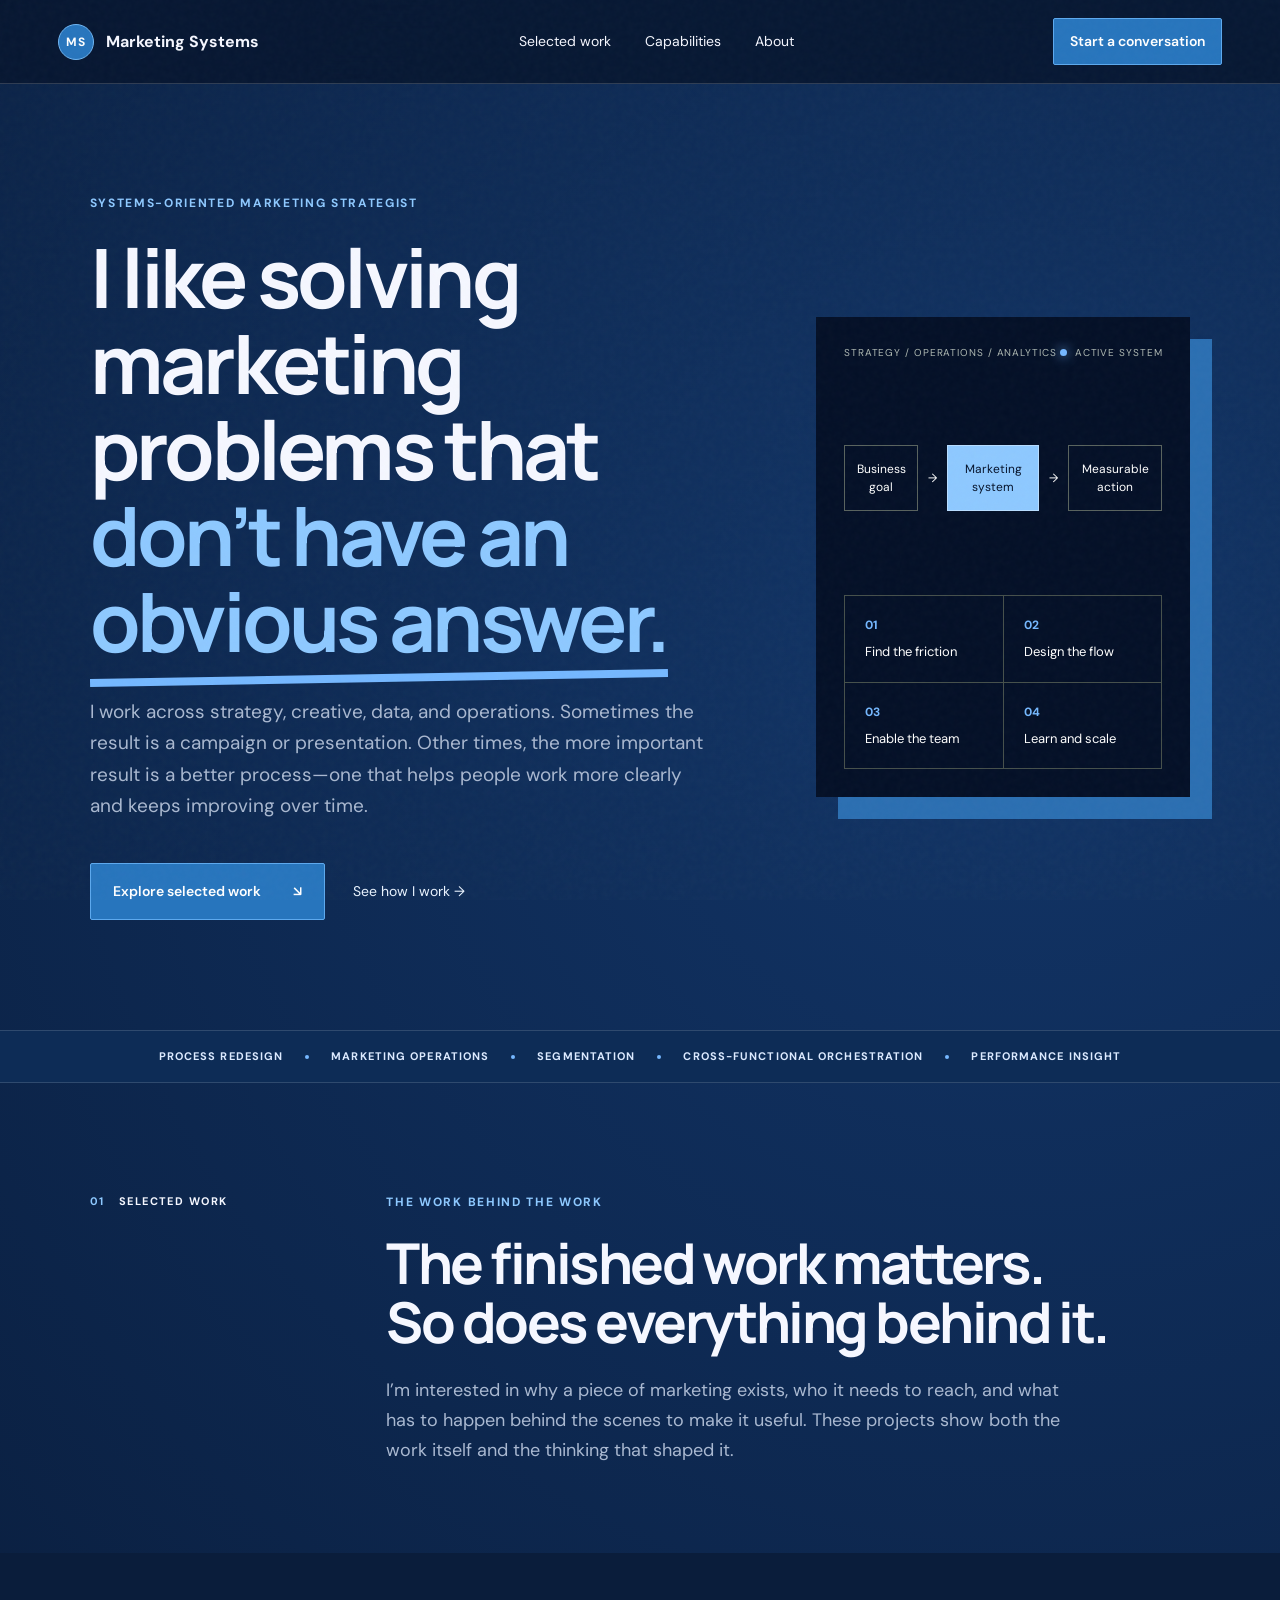
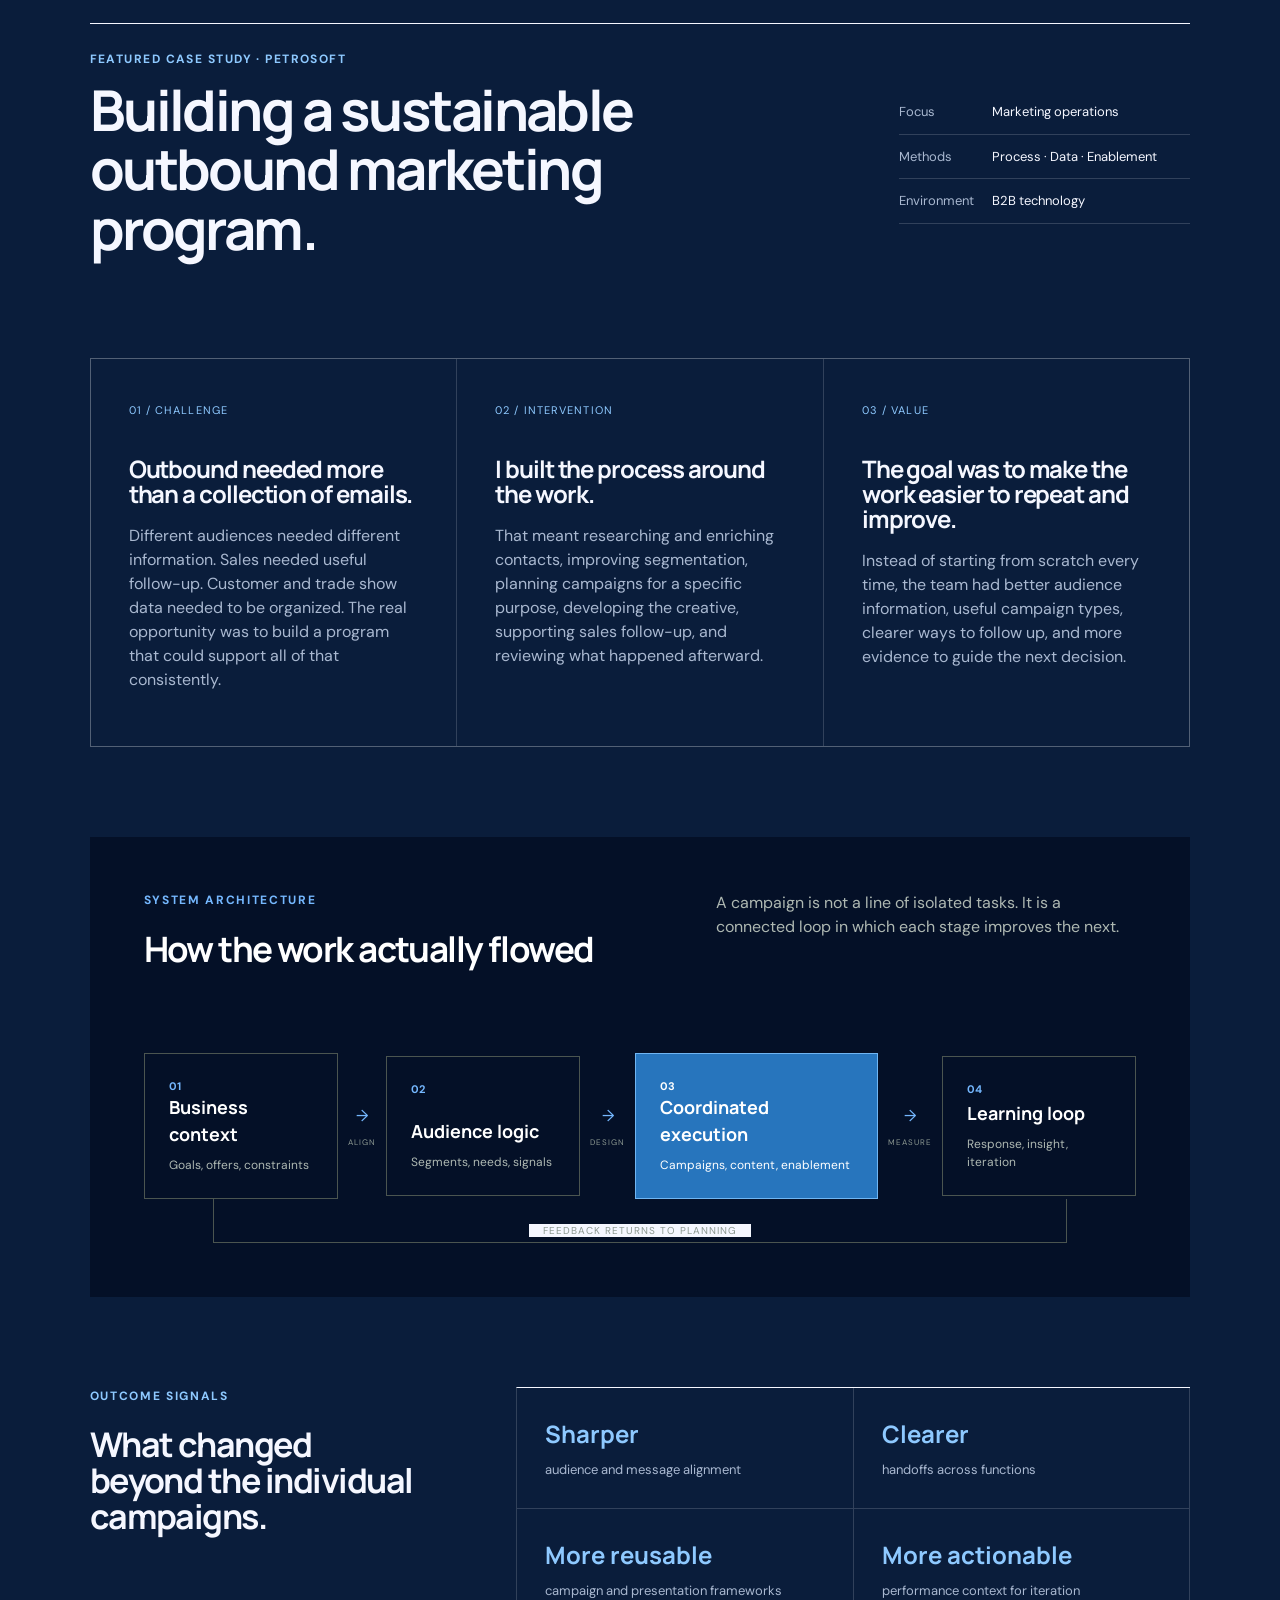
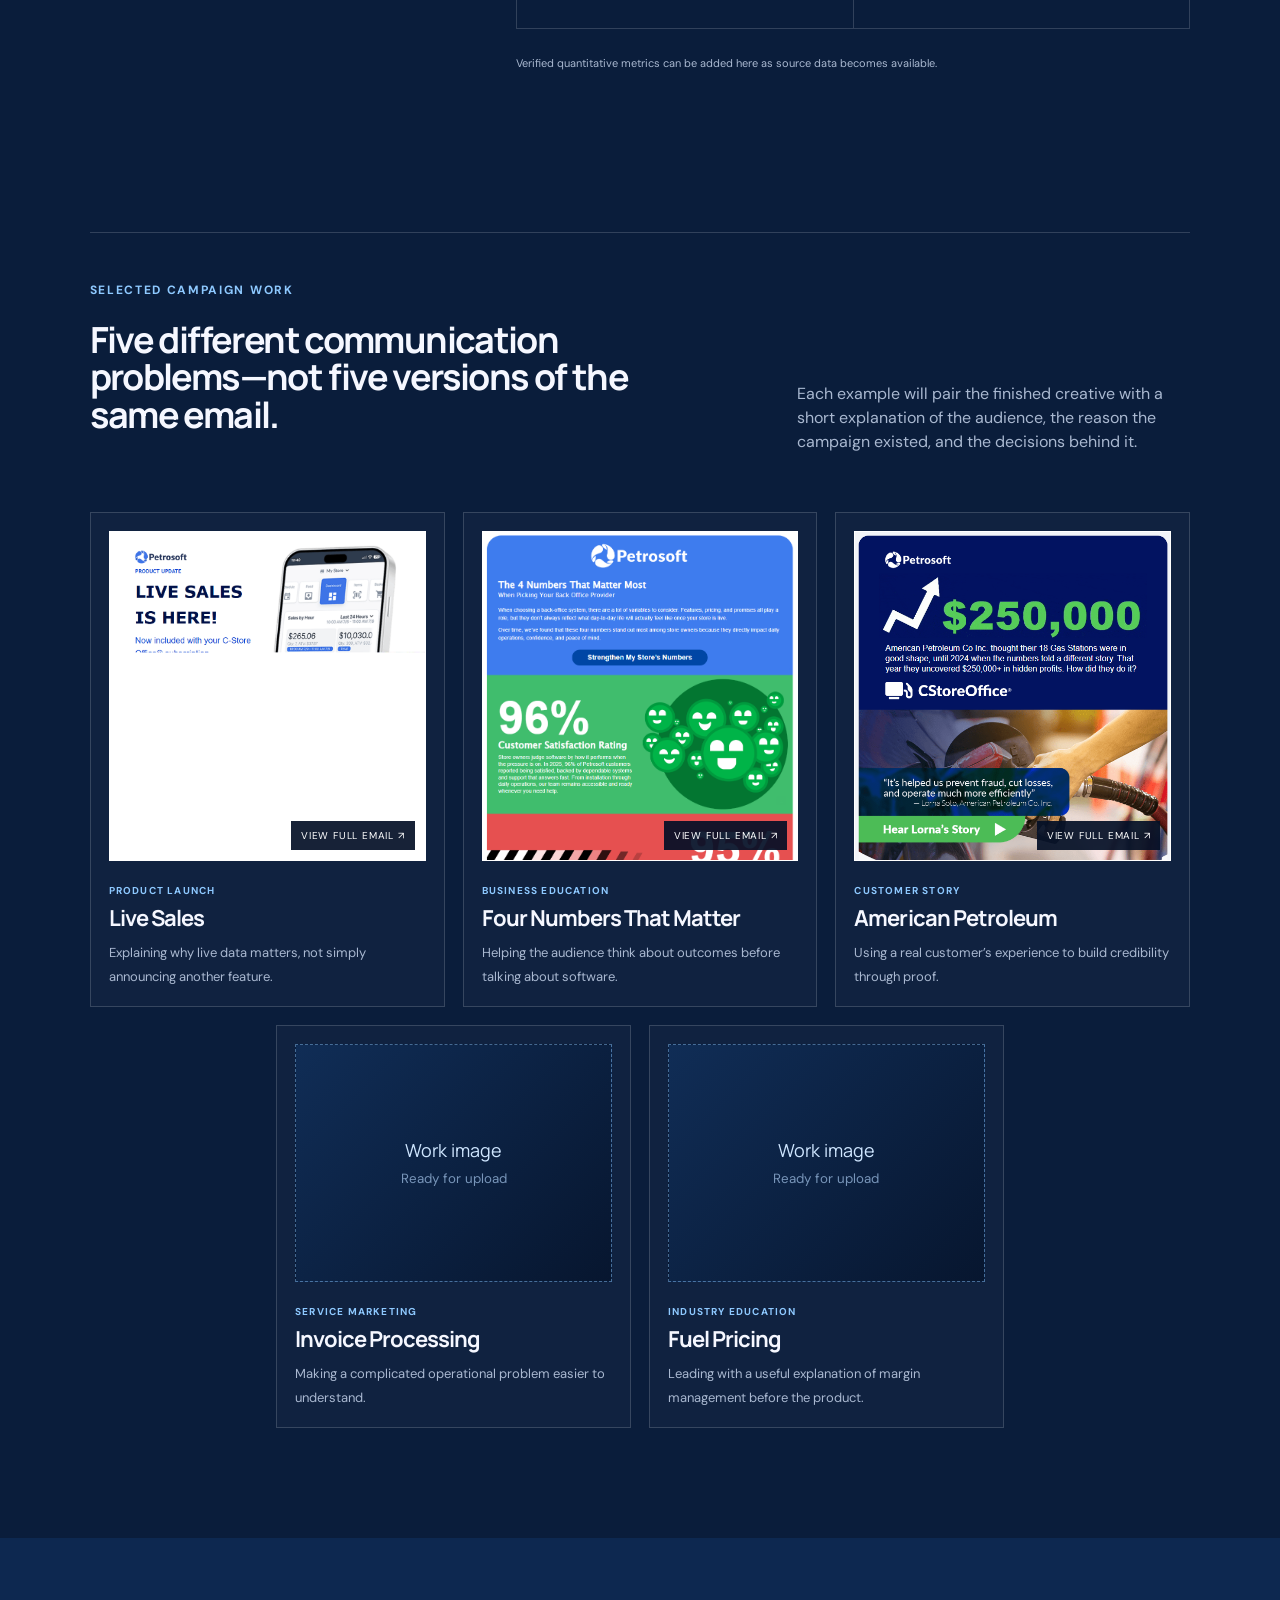
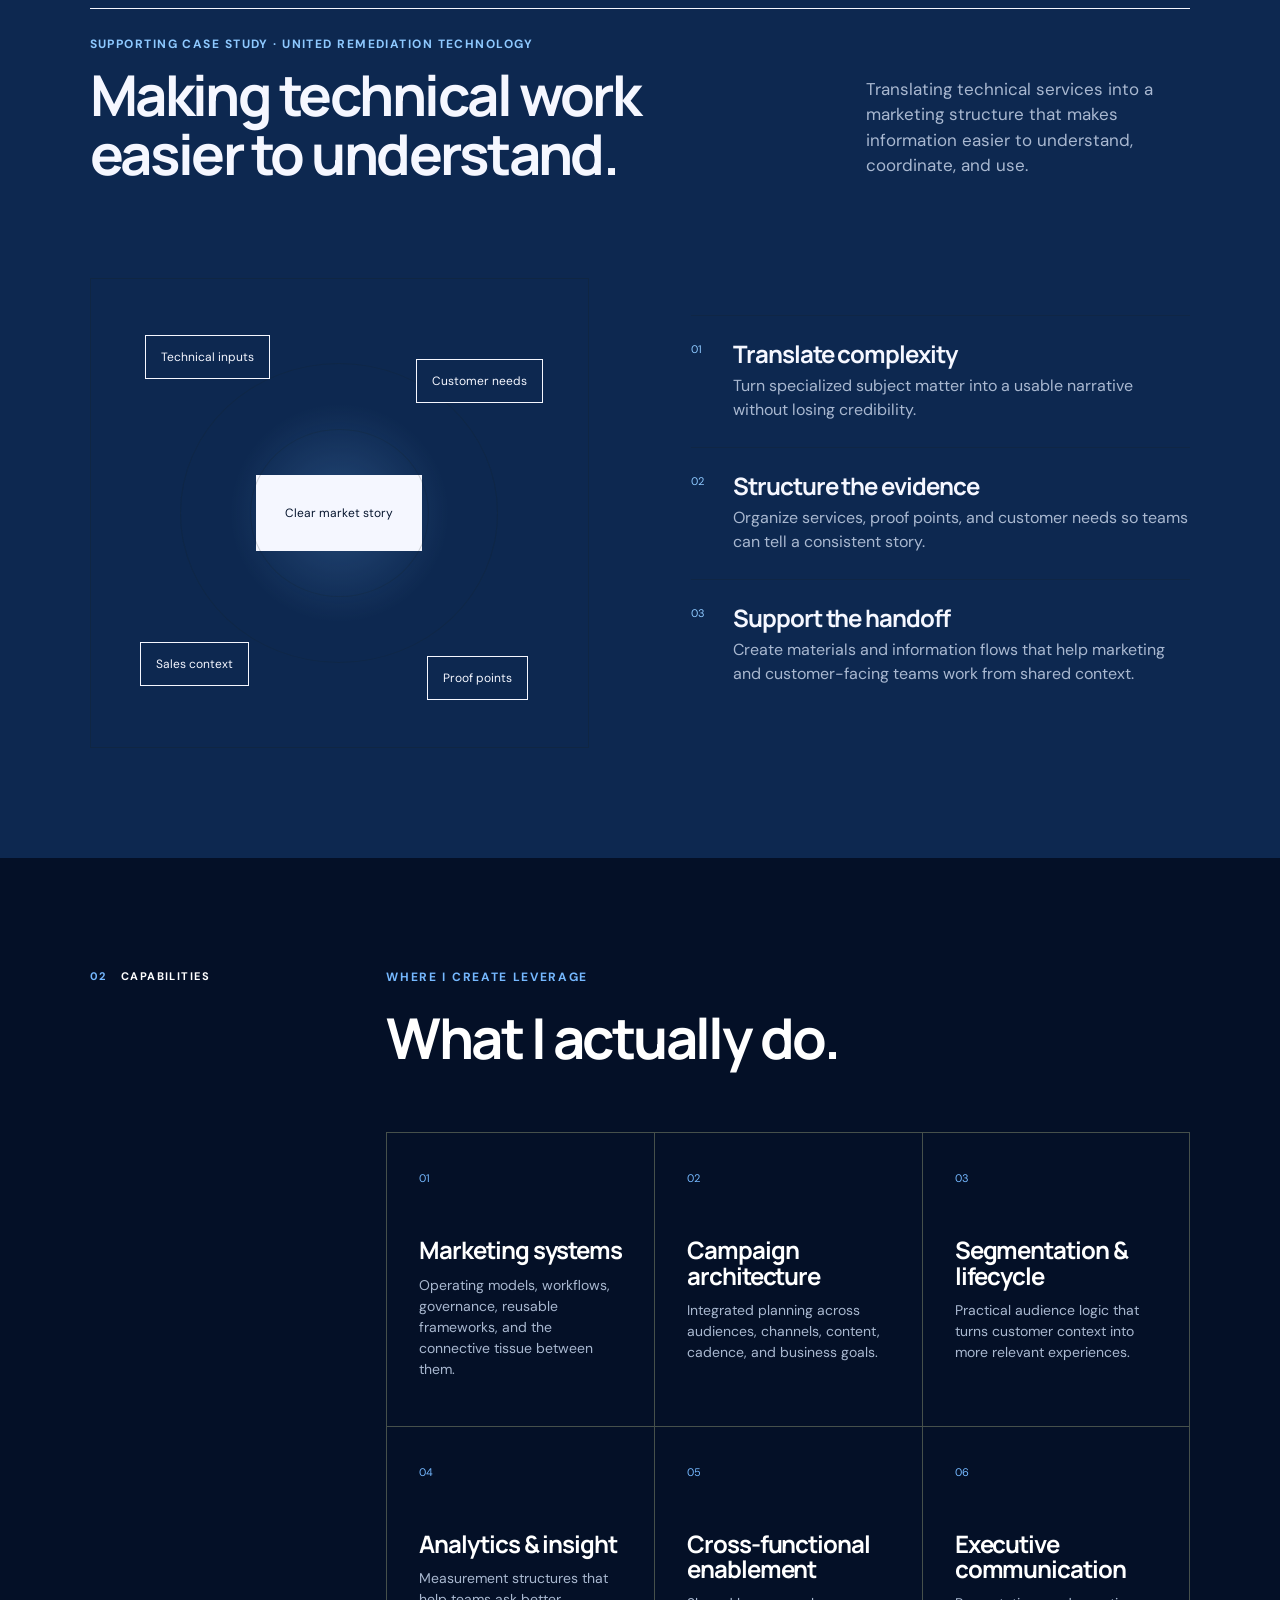
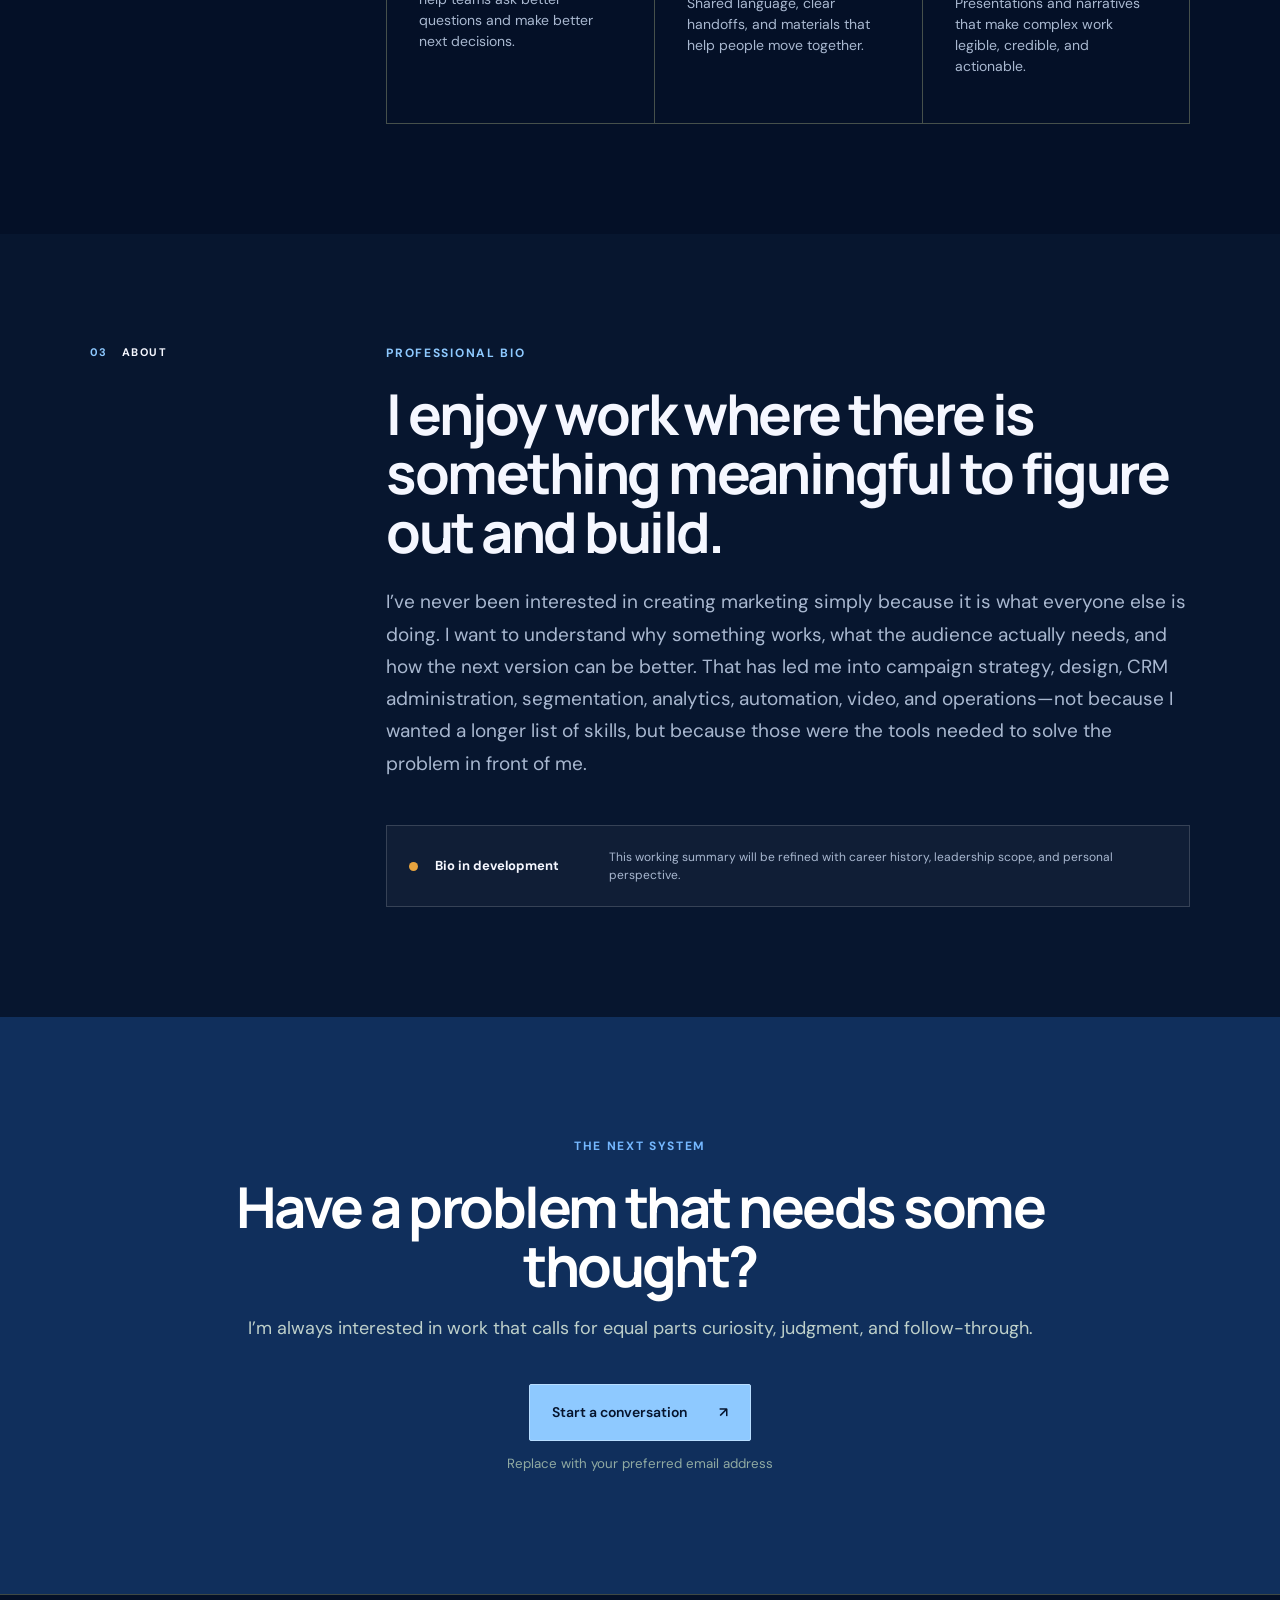
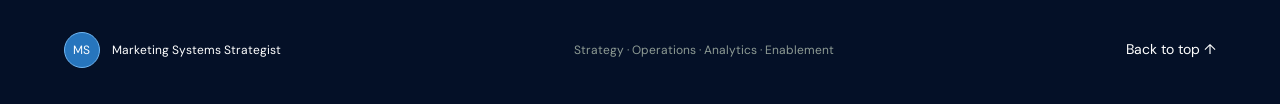
==== index.html @ 97f261ef "Refresh portfolio theme, voice, and work samples" ====
<!doctype html>
<html lang="en">
<head>
  <meta charset="utf-8" />
  <meta name="viewport" content="width=device-width, initial-scale=1" />
  <meta name="description" content="Portfolio of a systems-oriented marketing strategist building clear, scalable marketing operations." />
  <title>Marketing Systems Strategist — Portfolio</title>
  <link rel="preconnect" href="https://fonts.googleapis.com" />
  <link rel="preconnect" href="https://fonts.gstatic.com" crossorigin />
  <link href="https://fonts.googleapis.com/css2?family=DM+Sans:wght@400;500;600;700&family=Manrope:wght@500;600;700&display=swap" rel="stylesheet" />
  <link rel="stylesheet" href="styles.css" />
</head>
<body>
  <div class="noise" aria-hidden="true"></div>
  <header class="site-header">
    <a class="brand" href="#top" aria-label="Portfolio home">
      <span class="brand-mark">MS</span>
      <span>Marketing Systems</span>
    </a>
    <nav aria-label="Primary navigation">
      <a href="#work">Selected work</a>
      <a href="#capabilities">Capabilities</a>
      <a href="#about">About</a>
    </nav>
    <a class="button button-small" href="#contact">Start a conversation</a>
  </header>

  <main id="top">
    <section class="hero section">
      <div class="hero-copy reveal">
        <p class="eyebrow">Systems-oriented marketing strategist</p>
        <h1>I like solving marketing problems that <em>don’t have an obvious answer.</em></h1>
        <p class="hero-lede">I work across strategy, creative, data, and operations. Sometimes the result is a campaign or presentation. Other times, the more important result is a better process—one that helps people work more clearly and keeps improving over time.</p>
        <div class="hero-actions">
          <a class="button" href="#work">Explore selected work <span>↘</span></a>
          <a class="text-link" href="#approach">See how I work <span>→</span></a>
        </div>
      </div>
      <aside class="signal-card reveal" aria-label="Positioning summary">
        <div class="signal-top">
          <span>Strategy / Operations / Analytics</span>
          <span class="live-dot">Active system</span>
        </div>
        <div class="system-preview">
          <div class="preview-node">Business goal</div>
          <span>→</span>
          <div class="preview-node highlight">Marketing system</div>
          <span>→</span>
          <div class="preview-node">Measurable action</div>
        </div>
        <div class="signal-grid">
          <div><strong>01</strong><span>Find the friction</span></div>
          <div><strong>02</strong><span>Design the flow</span></div>
          <div><strong>03</strong><span>Enable the team</span></div>
          <div><strong>04</strong><span>Learn and scale</span></div>
        </div>
      </aside>
    </section>

    <section class="proof-strip" aria-label="Core strengths">
      <span>Process redesign</span><i></i><span>Marketing operations</span><i></i><span>Segmentation</span><i></i><span>Cross-functional orchestration</span><i></i><span>Performance insight</span>
    </section>

    <section class="section intro" id="work">
      <div class="section-label"><span>01</span> Selected work</div>
      <div>
        <p class="eyebrow">The work behind the work</p>
        <h2>The finished work matters.<br />So does everything behind it.</h2>
        <p class="section-intro">I’m interested in why a piece of marketing exists, who it needs to reach, and what has to happen behind the scenes to make it useful. These projects show both the work itself and the thinking that shaped it.</p>
      </div>
    </section>

    <section class="case-study section petrosoft reveal">
      <div class="case-head">
        <div>
          <p class="case-kicker">Featured case study · Petrosoft</p>
          <h2>Building a sustainable outbound marketing program.</h2>
        </div>
        <div class="case-meta">
          <p><span>Focus</span> Marketing operations</p>
          <p><span>Methods</span> Process · Data · Enablement</p>
          <p><span>Environment</span> B2B technology</p>
        </div>
      </div>

      <div class="case-narrative">
        <article>
          <span class="step-number">01 / Challenge</span>
          <h3>Outbound needed more than a collection of emails.</h3>
          <p>Different audiences needed different information. Sales needed useful follow-up. Customer and trade show data needed to be organized. The real opportunity was to build a program that could support all of that consistently.</p>
        </article>
        <article>
          <span class="step-number">02 / Intervention</span>
          <h3>I built the process around the work.</h3>
          <p>That meant researching and enriching contacts, improving segmentation, planning campaigns for a specific purpose, developing the creative, supporting sales follow-up, and reviewing what happened afterward.</p>
        </article>
        <article>
          <span class="step-number">03 / Value</span>
          <h3>The goal was to make the work easier to repeat and improve.</h3>
          <p>Instead of starting from scratch every time, the team had better audience information, useful campaign types, clearer ways to follow up, and more evidence to guide the next decision.</p>
        </article>
      </div>

      <div class="architecture" id="approach">
        <div class="arch-header">
          <div>
            <p class="eyebrow">System architecture</p>
            <h3>How the work actually flowed</h3>
          </div>
          <p>A campaign is not a line of isolated tasks. It is a connected loop in which each stage improves the next.</p>
        </div>
        <div class="flow" aria-label="Marketing system flow diagram">
          <div class="flow-node"><b>01</b><strong>Business context</strong><span>Goals, offers, constraints</span></div>
          <div class="flow-connector"><span>→</span><small>ALIGN</small></div>
          <div class="flow-node"><b>02</b><strong>Audience logic</strong><span>Segments, needs, signals</span></div>
          <div class="flow-connector"><span>→</span><small>DESIGN</small></div>
          <div class="flow-node featured"><b>03</b><strong>Coordinated execution</strong><span>Campaigns, content, enablement</span></div>
          <div class="flow-connector"><span>→</span><small>MEASURE</small></div>
          <div class="flow-node"><b>04</b><strong>Learning loop</strong><span>Response, insight, iteration</span></div>
        </div>
        <div class="loop-line"><span>Feedback returns to planning</span></div>
      </div>

      <div class="outcomes">
        <div class="outcomes-title">
          <p class="eyebrow">Outcome signals</p>
          <h3>What changed beyond the individual campaigns.</h3>
        </div>
        <div class="outcome-grid">
          <div><strong>Sharper</strong><span>audience and message alignment</span></div>
          <div><strong>Clearer</strong><span>handoffs across functions</span></div>
          <div><strong>More reusable</strong><span>campaign and presentation frameworks</span></div>
          <div><strong>More actionable</strong><span>performance context for iteration</span></div>
        </div>
        <p class="metrics-note">Verified quantitative metrics can be added here as source data becomes available.</p>
      </div>

      <div class="work-samples">
        <div class="work-samples-head">
          <div><p class="eyebrow">Selected campaign work</p><h3>Five different communication problems—not five versions of the same email.</h3></div>
          <p>Each example will pair the finished creative with a short explanation of the audience, the reason the campaign existed, and the decisions behind it.</p>
        </div>
        <div class="sample-grid">
          <article><a class="sample-image" href="assets/work/live-sales-update.png" target="_blank" aria-label="Open the full Live Sales email"><img src="assets/work/live-sales-update.png" alt="Petrosoft Live Sales product update email" /></a><p>Product launch</p><h3>Live Sales</h3><span>Explaining why live data matters, not simply announcing another feature.</span></article>
          <article><a class="sample-image" href="assets/work/four-numbers.png" target="_blank" aria-label="Open the full Four Numbers That Matter email"><img src="assets/work/four-numbers.png" alt="Petrosoft Four Numbers That Matter infographic email" /></a><p>Business education</p><h3>Four Numbers That Matter</h3><span>Helping the audience think about outcomes before talking about software.</span></article>
          <article><a class="sample-image" href="assets/work/american-petroleum-testimonial.png" target="_blank" aria-label="Open the full American Petroleum email"><img src="assets/work/american-petroleum-testimonial.png" alt="Petrosoft American Petroleum customer testimonial email" /></a><p>Customer story</p><h3>American Petroleum</h3><span>Using a real customer’s experience to build credibility through proof.</span></article>
          <article><div class="sample-placeholder"><span>Work image</span><small>Ready for upload</small></div><p>Service marketing</p><h3>Invoice Processing</h3><span>Making a complicated operational problem easier to understand.</span></article>
          <article><div class="sample-placeholder"><span>Work image</span><small>Ready for upload</small></div><p>Industry education</p><h3>Fuel Pricing</h3><span>Leading with a useful explanation of margin management before the product.</span></article>
        </div>
      </div>
    </section>

    <section class="case-study secondary section reveal">
      <div class="case-head compact">
        <div>
          <p class="case-kicker">Supporting case study · United Remediation Technology</p>
          <h2>Making technical work easier to understand.</h2>
        </div>
        <p class="case-summary">Translating technical services into a marketing structure that makes information easier to understand, coordinate, and use.</p>
      </div>
      <div class="urt-grid">
        <div class="urt-visual">
          <div class="orbit center">Clear market story</div>
          <div class="orbit o1">Technical inputs</div>
          <div class="orbit o2">Customer needs</div>
          <div class="orbit o3">Sales context</div>
          <div class="orbit o4">Proof points</div>
        </div>
        <div class="principles">
          <article><span>01</span><div><h3>Translate complexity</h3><p>Turn specialized subject matter into a usable narrative without losing credibility.</p></div></article>
          <article><span>02</span><div><h3>Structure the evidence</h3><p>Organize services, proof points, and customer needs so teams can tell a consistent story.</p></div></article>
          <article><span>03</span><div><h3>Support the handoff</h3><p>Create materials and information flows that help marketing and customer-facing teams work from shared context.</p></div></article>
        </div>
      </div>
    </section>

    <section class="section capabilities" id="capabilities">
      <div class="section-label"><span>02</span> Capabilities</div>
      <div class="cap-content">
        <p class="eyebrow">Where I create leverage</p>
        <h2>What I actually do.</h2>
        <div class="cap-grid">
          <article><span>01</span><h3>Marketing systems</h3><p>Operating models, workflows, governance, reusable frameworks, and the connective tissue between them.</p></article>
          <article><span>02</span><h3>Campaign architecture</h3><p>Integrated planning across audiences, channels, content, cadence, and business goals.</p></article>
          <article><span>03</span><h3>Segmentation & lifecycle</h3><p>Practical audience logic that turns customer context into more relevant experiences.</p></article>
          <article><span>04</span><h3>Analytics & insight</h3><p>Measurement structures that help teams ask better questions and make better next decisions.</p></article>
          <article><span>05</span><h3>Cross-functional enablement</h3><p>Shared language, clear handoffs, and materials that help people move together.</p></article>
          <article><span>06</span><h3>Executive communication</h3><p>Presentations and narratives that make complex work legible, credible, and actionable.</p></article>
        </div>
      </div>
    </section>

    <section class="section about" id="about">
      <div class="section-label"><span>03</span> About</div>
      <div class="about-card reveal">
        <p class="eyebrow">Professional bio</p>
        <h2>I enjoy work where there is something meaningful to figure out and build.</h2>
        <p>I’ve never been interested in creating marketing simply because it is what everyone else is doing. I want to understand why something works, what the audience actually needs, and how the next version can be better. That has led me into campaign strategy, design, CRM administration, segmentation, analytics, automation, video, and operations—not because I wanted a longer list of skills, but because those were the tools needed to solve the problem in front of me.</p>
        <div class="bio-status"><span></span><strong>Bio in development</strong><p>This working summary will be refined with career history, leadership scope, and personal perspective.</p></div>
      </div>
    </section>

    <section class="contact section" id="contact">
      <p class="eyebrow">The next system</p>
      <h2>Have a problem that needs some thought?</h2>
      <p>I’m always interested in work that calls for equal parts curiosity, judgment, and follow-through.</p>
      <a class="button button-light" href="mailto:hello@example.com">Start a conversation <span>↗</span></a>
      <small>Replace with your preferred email address</small>
    </section>
  </main>

  <footer>
    <div><span class="brand-mark">MS</span><span>Marketing Systems Strategist</span></div>
    <p>Strategy · Operations · Analytics · Enablement</p>
    <a href="#top">Back to top ↑</a>
  </footer>
  <script src="script.js"></script>
</body>
</html>
---- styles.css ----
:root{--ink:#f5f7ff;--paper:#07162f;--white:#0b2042;--lime:#75b8ff;--teal:#8ec9ff;--muted:#a9b8d0;--line:rgba(255,255,255,.16);--display:"Manrope",sans-serif;--body:"DM Sans",sans-serif}
*{box-sizing:border-box}html{scroll-behavior:smooth}body{margin:0;background:var(--paper);color:var(--ink);font-family:var(--body);line-height:1.5}.noise{position:fixed;inset:0;pointer-events:none;z-index:10;opacity:.035;background-image:url("data:image/svg+xml,%3Csvg viewBox='0 0 180 180' xmlns='http://www.w3.org/2000/svg'%3E%3Cfilter id='n'%3E%3CfeTurbulence type='fractalNoise' baseFrequency='.8' numOctaves='3' stitchTiles='stitch'/%3E%3C/filter%3E%3Crect width='100%25' height='100%25' filter='url(%23n)' opacity='.8'/%3E%3C/svg%3E")}.site-header{height:84px;display:flex;align-items:center;justify-content:space-between;padding:0 4.5vw;border-bottom:1px solid var(--line);position:relative;z-index:5}.brand,.site-header nav,.site-header nav a{display:flex;align-items:center}.brand{gap:12px;text-decoration:none;color:var(--ink);font-weight:700}.brand-mark{width:36px;height:36px;border-radius:50%;display:inline-grid;place-items:center;background:var(--ink);color:var(--lime);font-size:12px;letter-spacing:.04em}.site-header nav{gap:34px}.site-header nav a,.text-link,footer a{color:var(--ink);text-decoration:none;font-size:14px}.site-header nav a:hover,.text-link:hover{opacity:.55}.section{padding:110px 7vw}.hero{min-height:calc(100vh - 84px);display:grid;grid-template-columns:1.25fr .75fr;align-items:center;gap:8vw;overflow:hidden}.eyebrow{text-transform:uppercase;letter-spacing:.14em;font-size:12px;font-weight:700;margin:0 0 22px;color:var(--teal)}h1,h2,h3,p{margin-top:0}h1,h2,h3{font-family:var(--display);letter-spacing:-.045em;line-height:1.05}h1{font-size:clamp(54px,6.4vw,104px);max-width:1050px;margin-bottom:32px}h1 em{font-style:normal;color:var(--teal);position:relative}h1 em:after{content:"";position:absolute;left:0;right:0;bottom:-5px;height:8px;background:var(--lime);z-index:-1;transform:rotate(-1deg)}h2{font-size:clamp(38px,4.4vw,66px);margin-bottom:25px}.hero-lede{font-size:19px;max-width:760px;color:#4b5650;line-height:1.65}.hero-actions{display:flex;align-items:center;gap:28px;margin-top:42px}.button{background:var(--ink);color:#fff;text-decoration:none;display:inline-flex;align-items:center;gap:32px;padding:17px 22px;border-radius:2px;font-weight:600;font-size:14px;transition:transform .2s,background .2s}.button:hover{transform:translateY(-2px);background:var(--teal)}.button-small{padding:12px 16px;gap:12px}.signal-card{background:var(--ink);color:#fff;padding:28px;min-height:480px;display:flex;flex-direction:column;justify-content:space-between;box-shadow:22px 22px 0 var(--lime)}.signal-top{display:flex;justify-content:space-between;font-size:10px;letter-spacing:.09em;text-transform:uppercase;color:#aeb8b2}.live-dot:before{content:"";display:inline-block;width:7px;height:7px;border-radius:50%;background:var(--lime);margin-right:8px;box-shadow:0 0 12px var(--lime)}.system-preview{display:flex;align-items:center;justify-content:center;gap:10px;font-size:12px}.preview-node{border:1px solid #59635e;padding:14px 11px;text-align:center}.preview-node.highlight{background:var(--lime);color:var(--ink);border-color:var(--lime)}.signal-grid{display:grid;grid-template-columns:1fr 1fr;border-top:1px solid #46504b;border-left:1px solid #46504b}.signal-grid div{padding:20px;border-right:1px solid #46504b;border-bottom:1px solid #46504b}.signal-grid strong,.signal-grid span{display:block}.signal-grid strong{color:var(--lime);font-size:12px;margin-bottom:8px}.signal-grid span{font-size:13px}.proof-strip{background:var(--lime);padding:17px 4vw;display:flex;justify-content:center;align-items:center;gap:22px;text-transform:uppercase;font-size:11px;letter-spacing:.1em;font-weight:700;white-space:nowrap;overflow:hidden}.proof-strip i{width:4px;height:4px;background:var(--ink);border-radius:50%}.intro,.capabilities,.about{display:grid;grid-template-columns:220px 1fr;gap:6vw}.section-label{text-transform:uppercase;font-size:11px;letter-spacing:.13em;font-weight:700}.section-label span{color:var(--teal);margin-right:10px}.intro{padding-bottom:70px}.intro h2,.cap-content>h2{max-width:900px}.section-intro{max-width:700px;color:var(--muted);font-size:18px;line-height:1.65}.case-study{padding-top:70px}.petrosoft{background:var(--white)}.case-head{display:grid;grid-template-columns:1.4fr .6fr;gap:10vw;border-top:1px solid var(--ink);padding-top:26px}.case-kicker{font-size:12px;text-transform:uppercase;letter-spacing:.12em;color:var(--teal);font-weight:700}.case-head h2{max-width:880px}.case-meta{padding-top:40px}.case-meta p{border-bottom:1px solid var(--line);padding:12px 0;margin:0;font-size:13px}.case-meta span{display:inline-block;width:90px;color:var(--muted)}.case-narrative{display:grid;grid-template-columns:repeat(3,1fr);gap:1px;background:var(--line);margin-top:75px;border:1px solid var(--line)}.case-narrative article{background:var(--white);padding:38px}.step-number{font-size:11px;color:var(--teal);text-transform:uppercase;letter-spacing:.1em}.case-narrative h3{font-size:24px;margin:35px 0 18px}.case-narrative p,.principles p,.cap-grid p{color:var(--muted)}.architecture{margin-top:90px;background:var(--ink);color:#fff;padding:54px}.arch-header{display:flex;justify-content:space-between;gap:80px}.arch-header h3{font-size:35px}.arch-header>p{color:#aeb8b2;max-width:420px}.architecture .eyebrow{color:var(--lime)}.flow{display:grid;grid-template-columns:1fr auto 1fr auto 1.25fr auto 1fr;align-items:center;margin-top:50px}.flow-node{border:1px solid #4b5550;padding:24px;min-height:140px;display:flex;flex-direction:column}.flow-node b{color:var(--lime);font-size:11px}.flow-node strong{font-family:var(--display);font-size:18px;margin:auto 0 8px}.flow-node span{font-size:12px;color:#aeb8b2}.flow-node.featured{background:var(--lime);color:var(--ink);border-color:var(--lime)}.flow-node.featured b,.flow-node.featured span{color:var(--ink)}.flow-connector{text-align:center;color:var(--lime);padding:0 10px}.flow-connector span,.flow-connector small{display:block}.flow-connector small{font-size:8px;letter-spacing:.12em;color:#8c9891;margin-top:8px}.loop-line{height:44px;border:1px solid #4b5550;border-top:0;margin:0 7%;text-align:center;color:#8c9891;font-size:10px;letter-spacing:.1em;text-transform:uppercase;padding-top:24px}.loop-line span{background:var(--ink);padding:0 14px}.outcomes{display:grid;grid-template-columns:.65fr 1.35fr;gap:8vw;margin-top:90px}.outcomes-title h3{font-size:34px}.outcome-grid{display:grid;grid-template-columns:1fr 1fr;border-top:1px solid var(--ink);border-left:1px solid var(--line)}.outcome-grid div{padding:28px;border-right:1px solid var(--line);border-bottom:1px solid var(--line)}.outcome-grid strong,.outcome-grid span{display:block}.outcome-grid strong{font-family:var(--display);font-size:24px;color:var(--teal);margin-bottom:8px}.outcome-grid span{font-size:13px;color:var(--muted)}.metrics-note{grid-column:2;font-size:11px;color:var(--muted);margin-top:-6vw}.secondary{background:#dfe8e1}.case-head.compact{grid-template-columns:1fr .5fr}.case-summary{font-size:17px;color:#4d5b53;padding-top:42px}.urt-grid{display:grid;grid-template-columns:1fr 1fr;gap:8vw;align-items:center;margin-top:70px}.urt-visual{height:470px;position:relative;border:1px solid rgba(23,33,29,.25);background:radial-gradient(circle at center,rgba(215,255,99,.5),transparent 30%)}.orbit{position:absolute;border:1px solid var(--ink);background:#dfe8e1;padding:12px 15px;font-size:12px}.orbit.center{background:var(--ink);color:#fff;left:50%;top:50%;transform:translate(-50%,-50%);padding:28px}.o1{top:12%;left:11%}.o2{top:17%;right:9%}.o3{bottom:13%;left:10%}.o4{bottom:10%;right:12%}.urt-visual:before,.urt-visual:after{content:"";position:absolute;inset:18%;border:1px solid rgba(23,33,29,.18);border-radius:50%}.urt-visual:after{inset:32%}.principles article{display:grid;grid-template-columns:42px 1fr;padding:25px 0;border-top:1px solid rgba(23,33,29,.22)}.principles article>span{color:var(--teal);font-size:11px}.principles h3{font-size:24px;margin-bottom:8px}.principles p{margin-bottom:0}.capabilities{background:var(--ink);color:#fff}.capabilities .section-label span,.capabilities .eyebrow{color:var(--lime)}.cap-grid{display:grid;grid-template-columns:repeat(3,1fr);margin-top:65px;border-top:1px solid #46504b;border-left:1px solid #46504b}.cap-grid article{padding:32px;border-right:1px solid #46504b;border-bottom:1px solid #46504b;min-height:230px}.cap-grid article>span{color:var(--lime);font-size:11px}.cap-grid h3{font-size:24px;margin:48px 0 12px}.cap-grid p{font-size:14px;color:#aeb8b2}.about{background:var(--paper)}.about-card{max-width:900px}.about-card>p:not(.eyebrow){font-size:19px;color:#53605a;line-height:1.7;max-width:800px}.bio-status{margin-top:45px;padding:22px;border:1px solid var(--line);display:grid;grid-template-columns:12px 160px 1fr;gap:14px;align-items:center}.bio-status>span{width:9px;height:9px;border-radius:50%;background:#e6a33e}.bio-status strong{font-size:13px}.bio-status p{font-size:12px;color:var(--muted);margin:0}.contact{text-align:center;background:var(--teal);color:#fff;padding-top:120px;padding-bottom:120px}.contact .eyebrow{color:var(--lime)}.contact h2{max-width:880px;margin:0 auto 20px}.contact>p:not(.eyebrow){color:#bed0ca;font-size:18px}.button-light{background:var(--lime);color:var(--ink);margin-top:24px}.contact small{display:block;color:#90aaa2;margin-top:13px}footer{height:110px;padding:0 5vw;display:flex;align-items:center;justify-content:space-between;background:var(--ink);color:#fff;border-top:1px solid #3f4944;font-size:12px}footer>div{display:flex;align-items:center;gap:12px}footer p{margin:0;color:#8e9b94}footer a{color:#fff}.reveal{opacity:0;transform:translateY(24px);transition:opacity .7s ease,transform .7s ease}.reveal.visible{opacity:1;transform:none}
@media(max-width:900px){.site-header nav{display:none}.hero{grid-template-columns:1fr;padding-top:70px}.signal-card{min-height:400px}.intro,.capabilities,.about{grid-template-columns:1fr}.section-label{margin-bottom:30px}.case-head,.case-head.compact,.outcomes,.urt-grid{grid-template-columns:1fr}.case-narrative{grid-template-columns:1fr}.arch-header{display:block}.flow{grid-template-columns:1fr}.flow-connector{padding:12px}.flow-connector span{transform:rotate(90deg)}.flow-connector small{display:none}.loop-line{display:none}.outcomes .metrics-note{grid-column:1;margin-top:0}.cap-grid{grid-template-columns:1fr 1fr}}
@media(max-width:600px){.site-header{height:70px;padding:0 20px}.site-header>.button{display:none}.section{padding:78px 22px}.hero{min-height:auto}.hero-actions{align-items:flex-start;flex-direction:column}.signal-card{box-shadow:10px 10px 0 var(--lime);padding:20px}.system-preview{flex-direction:column}.proof-strip{justify-content:flex-start}.case-study{padding-top:50px}.architecture{padding:28px 20px;margin-top:60px}.outcome-grid,.cap-grid{grid-template-columns:1fr}.urt-visual{height:380px}.bio-status{grid-template-columns:12px 1fr}.bio-status p{grid-column:2}.contact{padding:90px 22px}footer{height:auto;padding:35px 22px;gap:25px;align-items:flex-start;flex-direction:column}footer p{display:none}}
@media(prefers-reduced-motion:reduce){html{scroll-behavior:auto}.reveal{opacity:1;transform:none;transition:none}}

/* Dark-blue portfolio theme */
body{background:radial-gradient(circle at 80% 8%,#123568 0,transparent 28%),var(--paper)}
.site-header{background:rgba(7,22,47,.88);backdrop-filter:blur(14px);position:sticky;top:0}
.brand-mark{background:#2775bd;color:#fff;border:1px solid #70b6f3}
.button{background:#2775bd;color:#fff;border:1px solid #5da9ee}
.button:hover{background:#398bd3;color:#fff}
.text-link{color:#eaf4ff}
.hero-lede,.section-intro,.case-narrative p,.principles p,.cap-grid p,.about-card>p:not(.eyebrow),.case-summary{color:var(--muted)}
.signal-card,.architecture,.capabilities,footer{background:#041027}
.signal-card{box-shadow:22px 22px 0 #2b6fb2}
.preview-node.highlight,.button-light{background:#8ec9ff;color:#06142d;border-color:#b8ddff}
.button-light:hover{background:#b8ddff;color:#06142d}
.flow-node.featured{background:#2775bd;color:#fff;border-color:#70b6f3}
.flow-node.featured b,.flow-node.featured span{color:#fff}
.proof-strip{background:#0d2c56;color:#dceaff;border-block:1px solid rgba(255,255,255,.14)}
.proof-strip i{background:var(--lime)}
.petrosoft{background:#0a1d3b}
.case-narrative article{background:#0a1d3b}
.secondary{background:#0d2850}
.orbit{background:#0d2850}.orbit.center{background:#f5f7ff;color:#07162f}
.urt-visual{background:radial-gradient(circle at center,rgba(117,184,255,.22),transparent 32%)}
.contact{background:#102f5c}
.outcome-grid strong{color:#8ec9ff}
.bio-status{background:rgba(255,255,255,.035)}

.work-samples{margin-top:100px;border-top:1px solid var(--line);padding-top:48px}
.work-samples-head{display:grid;grid-template-columns:1fr .65fr;gap:8vw;align-items:end;margin-bottom:42px}
.work-samples-head h3{font-size:36px;max-width:760px}
.work-samples-head>p{color:var(--muted);max-width:500px}
.sample-grid{display:grid;grid-template-columns:repeat(6,1fr);gap:18px}
.sample-grid article{grid-column:span 2;border:1px solid var(--line);padding:18px;background:rgba(255,255,255,.025)}
.sample-grid article:nth-child(4){grid-column:2/span 2}.sample-grid article:nth-child(5){grid-column:4/span 2}
.sample-placeholder{aspect-ratio:4/3;display:flex;flex-direction:column;align-items:center;justify-content:center;background:linear-gradient(135deg,#102d56,#07162f);border:1px dashed rgba(142,201,255,.45);margin-bottom:22px;color:#cfe6ff}
.sample-image{height:330px;display:block;overflow:hidden;background:#fff;border:1px solid rgba(255,255,255,.22);margin-bottom:22px;position:relative}
.sample-image:after{content:"View full email ↗";position:absolute;right:10px;bottom:10px;padding:7px 10px;background:rgba(4,16,39,.92);color:#fff;font-size:10px;letter-spacing:.08em;text-transform:uppercase}
.sample-image img{width:100%;height:100%;display:block;object-fit:cover;object-position:top;transition:transform .35s ease}
.sample-image:hover img{transform:scale(1.025)}
.sample-placeholder span{font-family:var(--display);font-size:18px}.sample-placeholder small{margin-top:5px;color:#7895b9}
.sample-grid article>p{font-size:10px;letter-spacing:.12em;text-transform:uppercase;color:var(--teal);font-weight:700;margin-bottom:9px}
.sample-grid article>h3{font-size:22px;margin-bottom:10px}.sample-grid article>span{font-size:13px;color:var(--muted)}

@media(max-width:900px){.work-samples-head{grid-template-columns:1fr}.sample-grid{grid-template-columns:1fr 1fr}.sample-grid article,.sample-grid article:nth-child(4),.sample-grid article:nth-child(5){grid-column:auto}}
@media(max-width:600px){.signal-card{box-shadow:10px 10px 0 #2b6fb2}.sample-grid{grid-template-columns:1fr}}
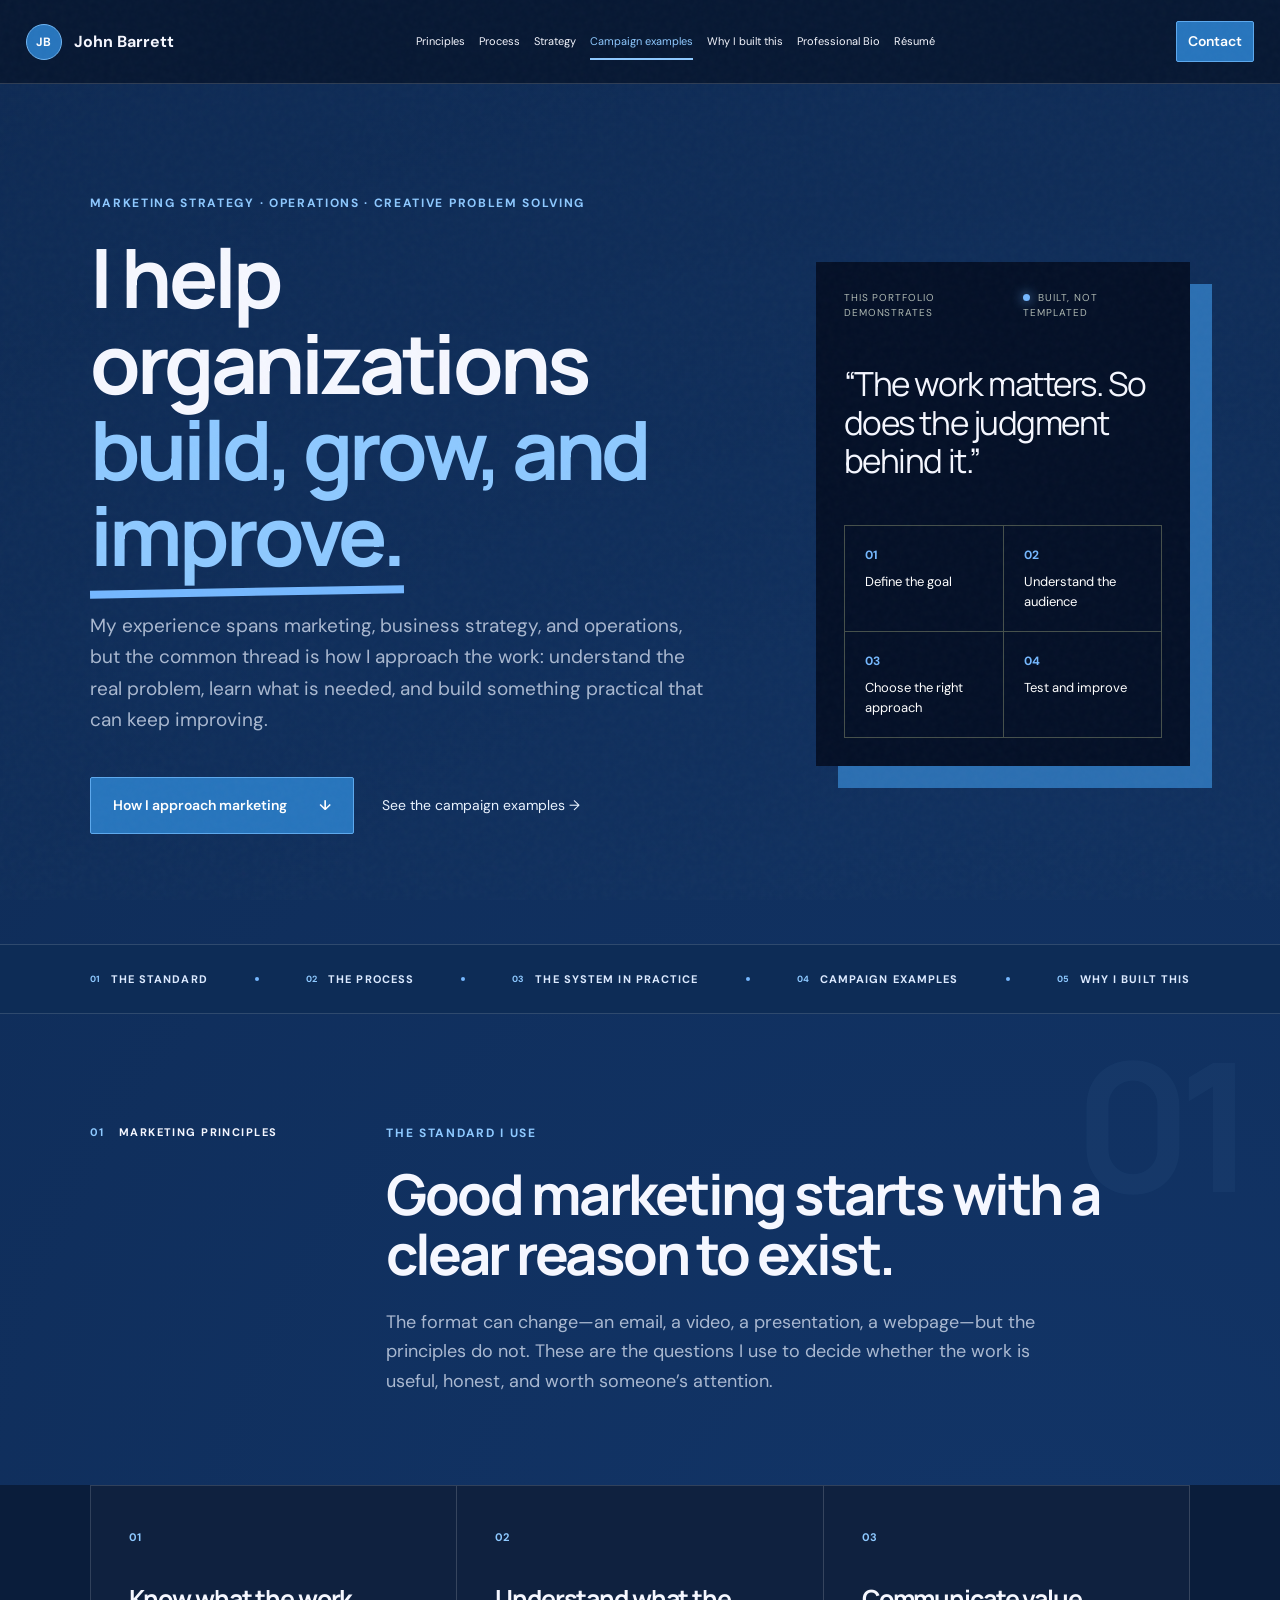
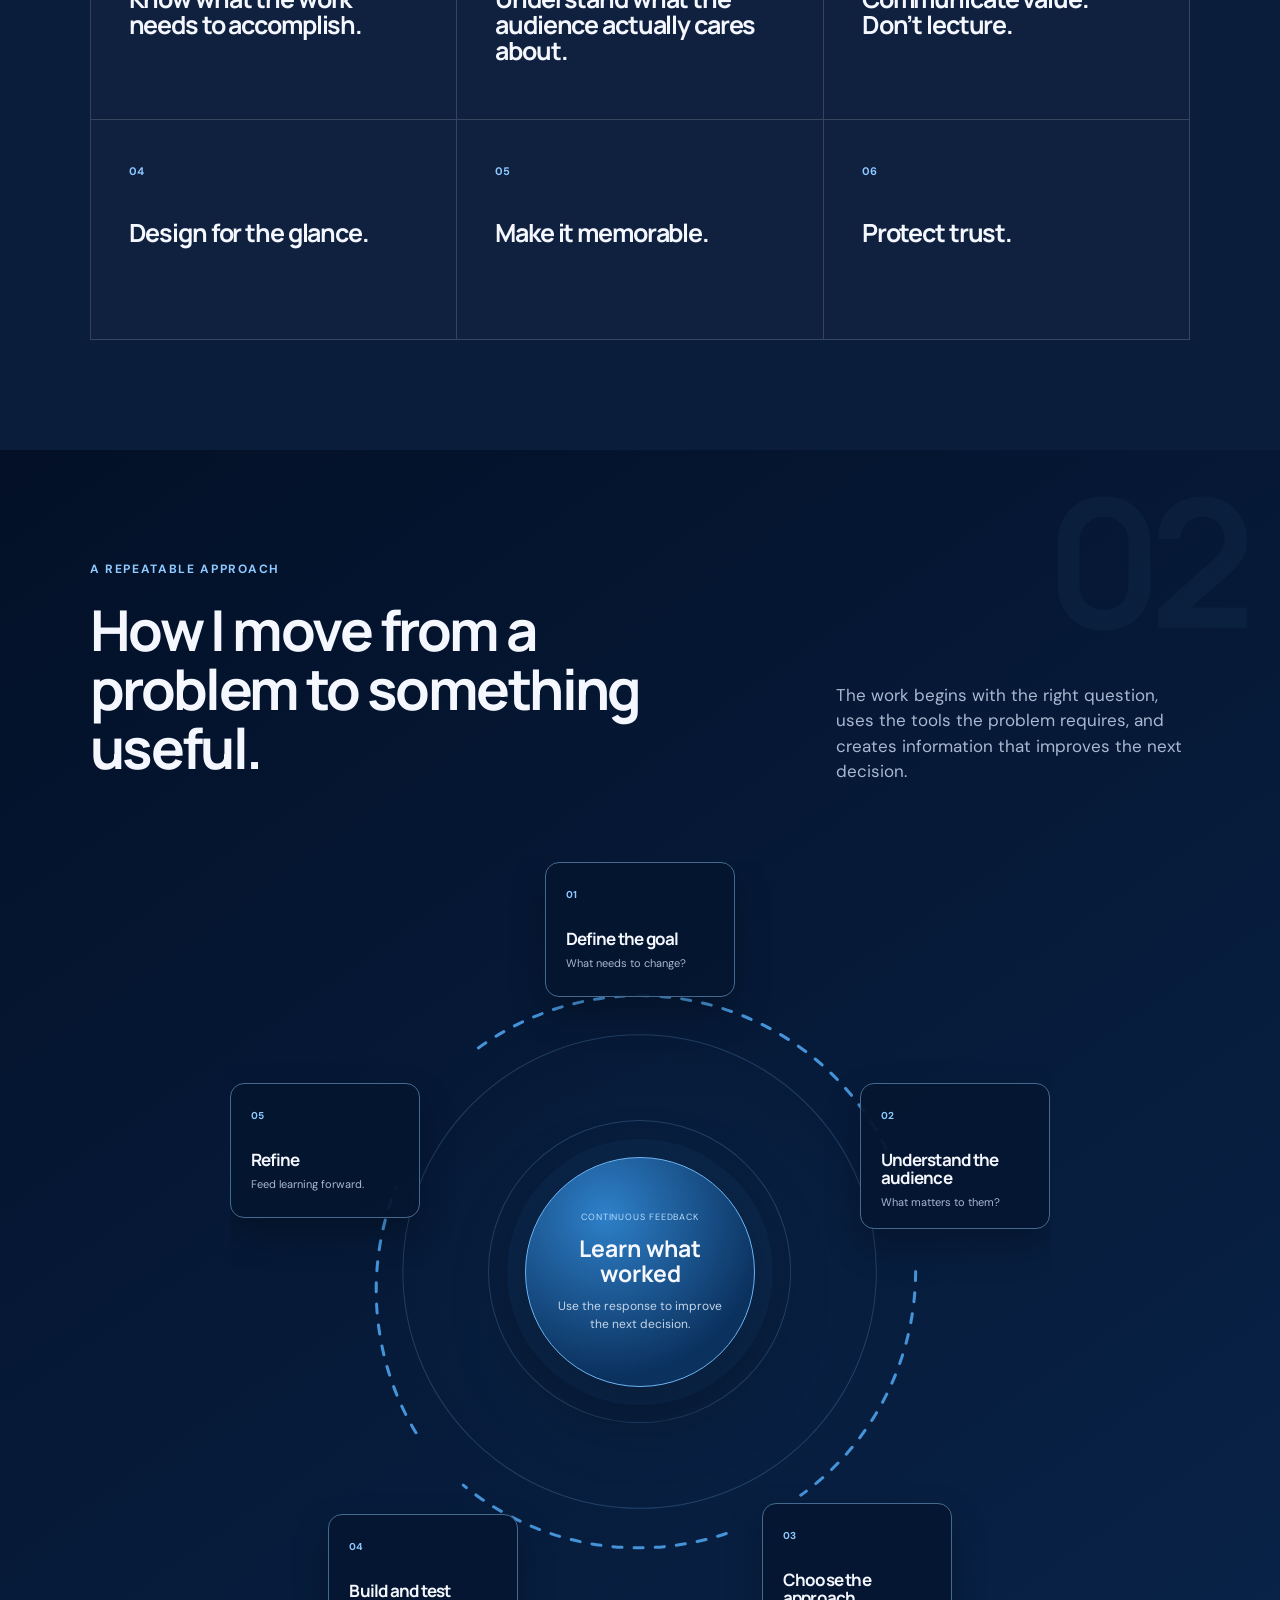
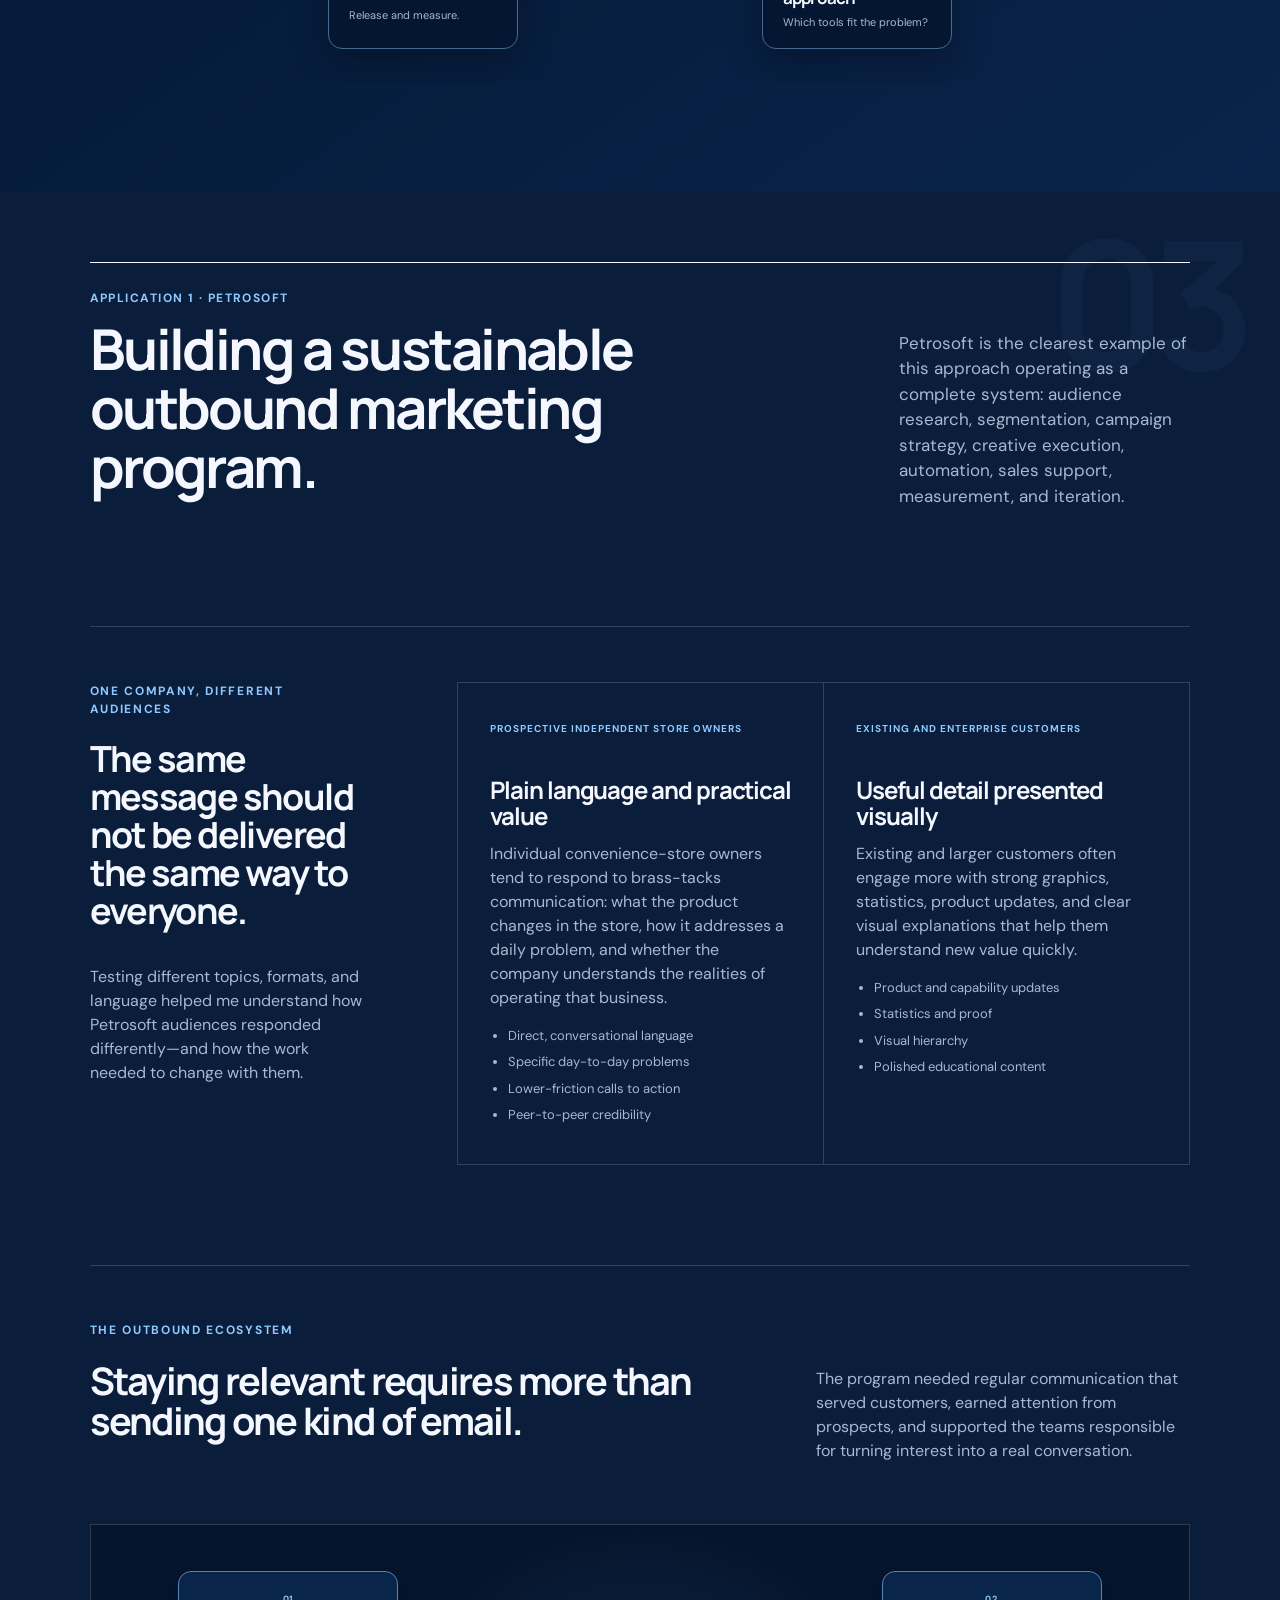
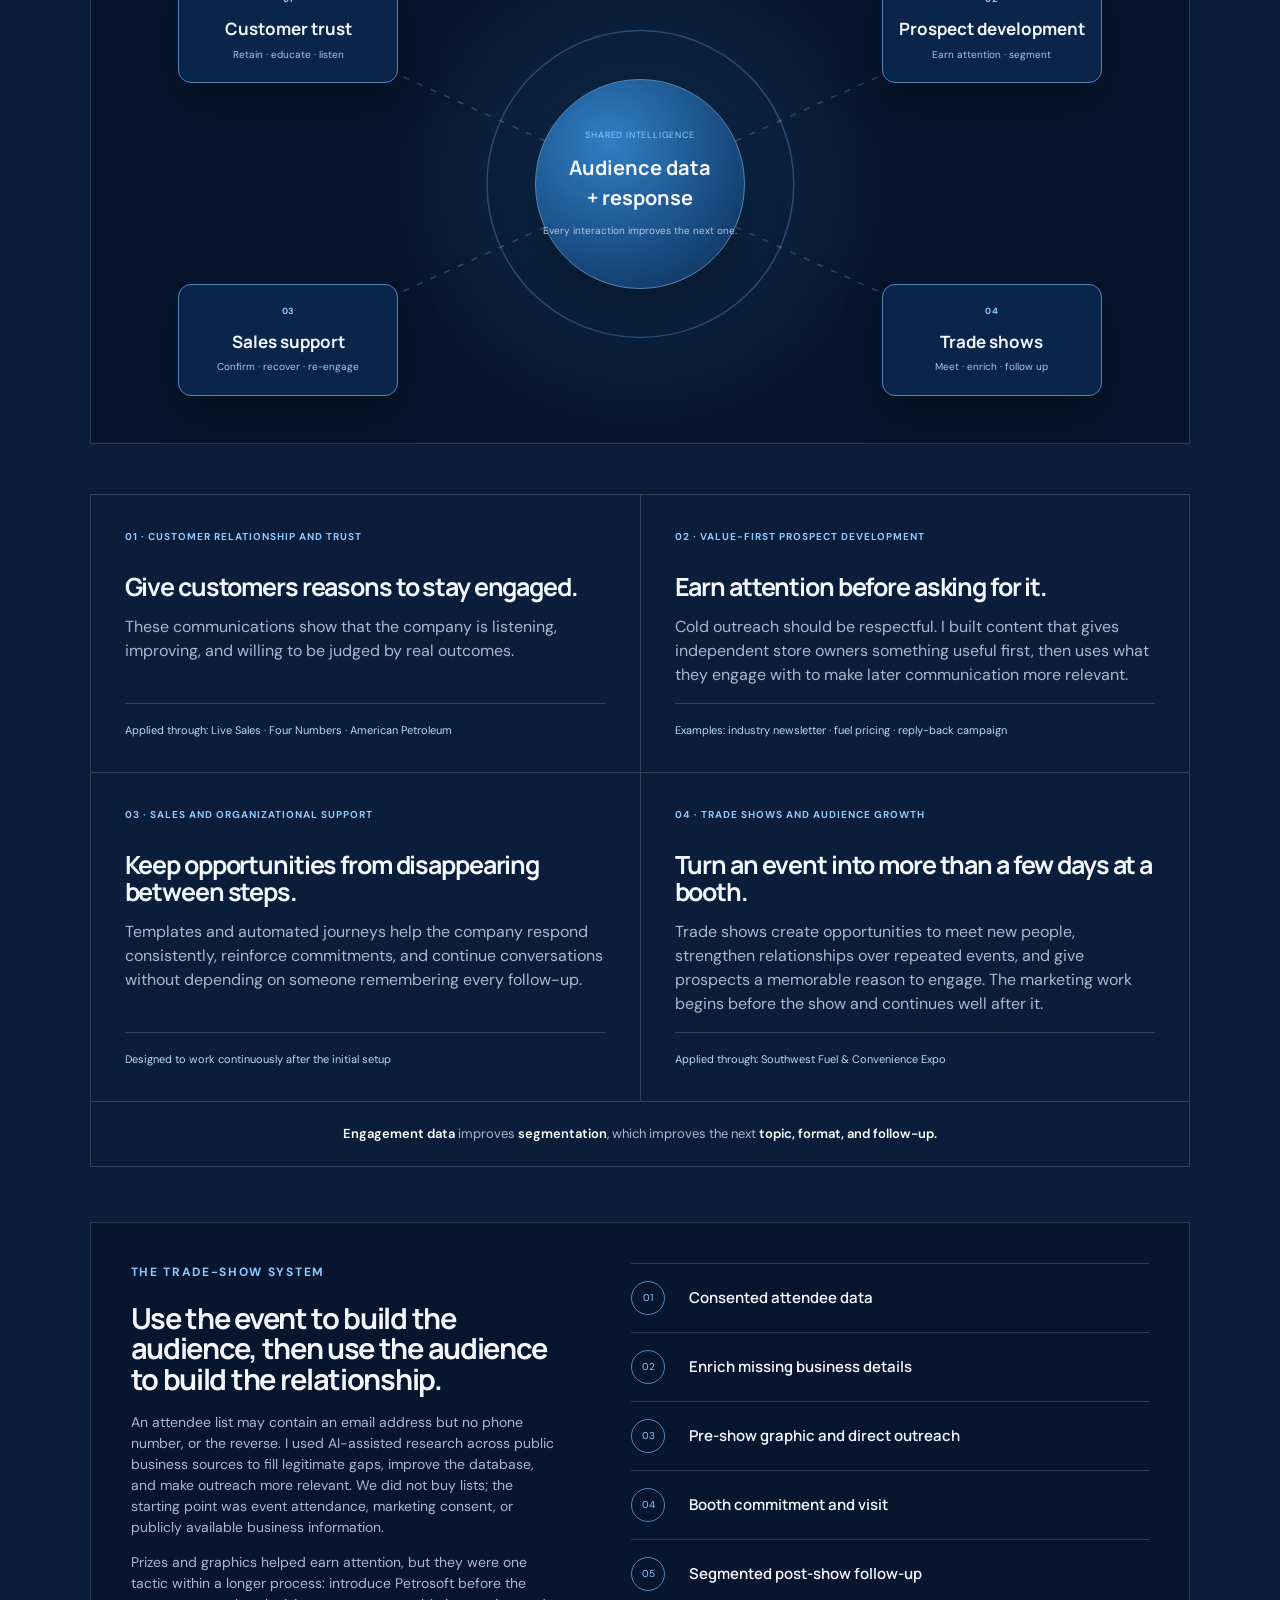
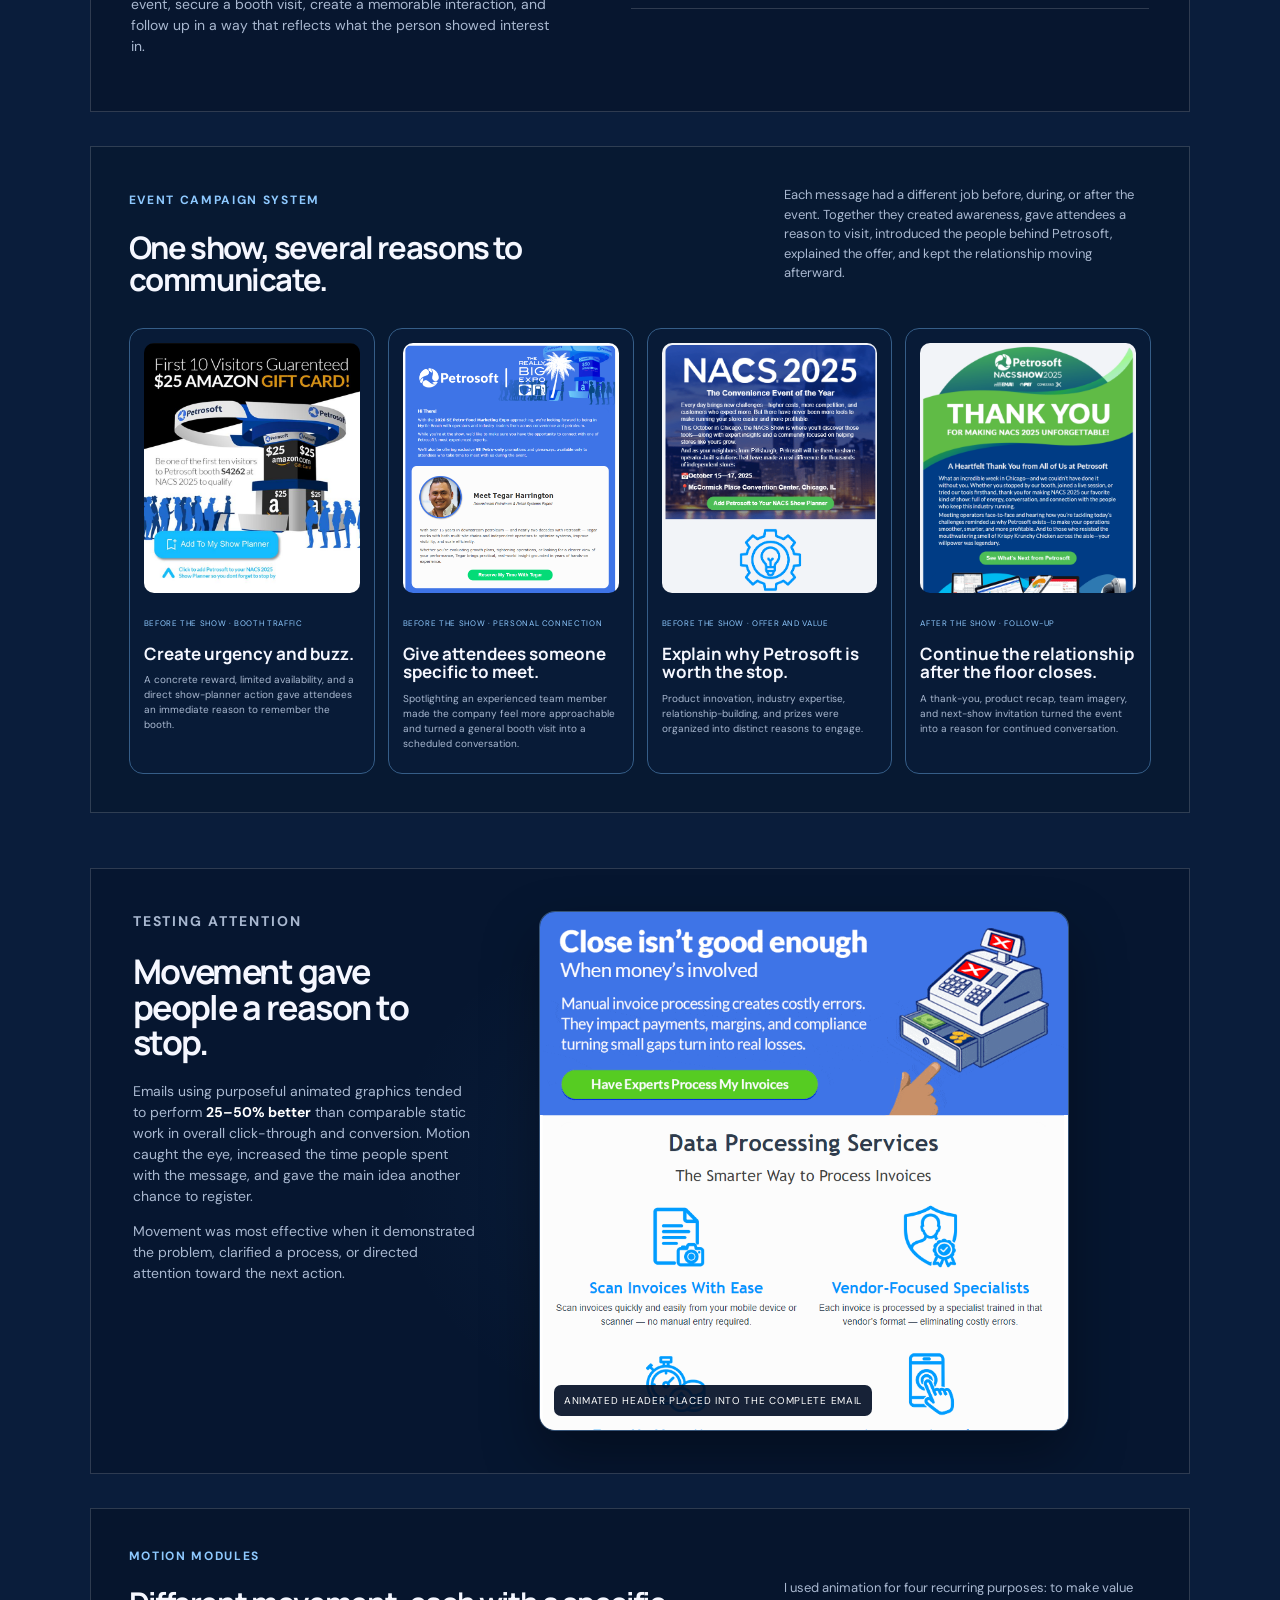
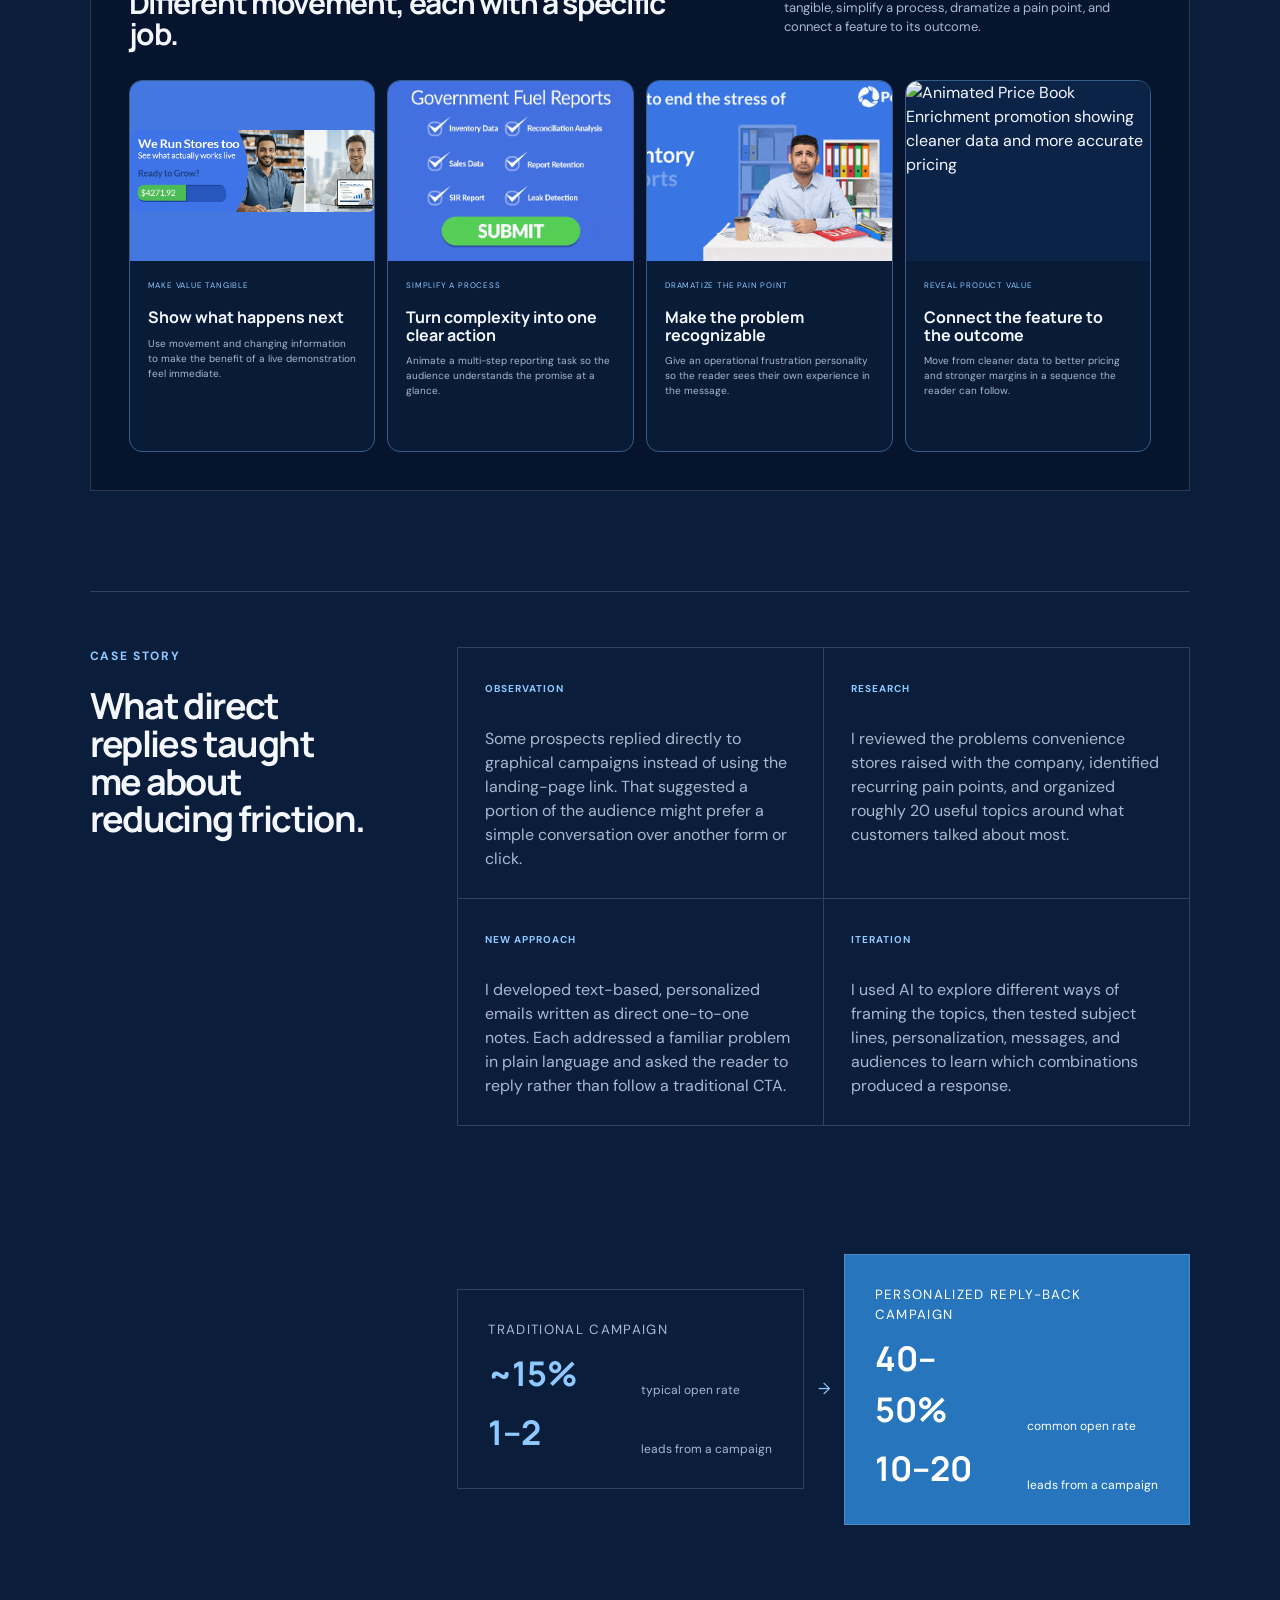
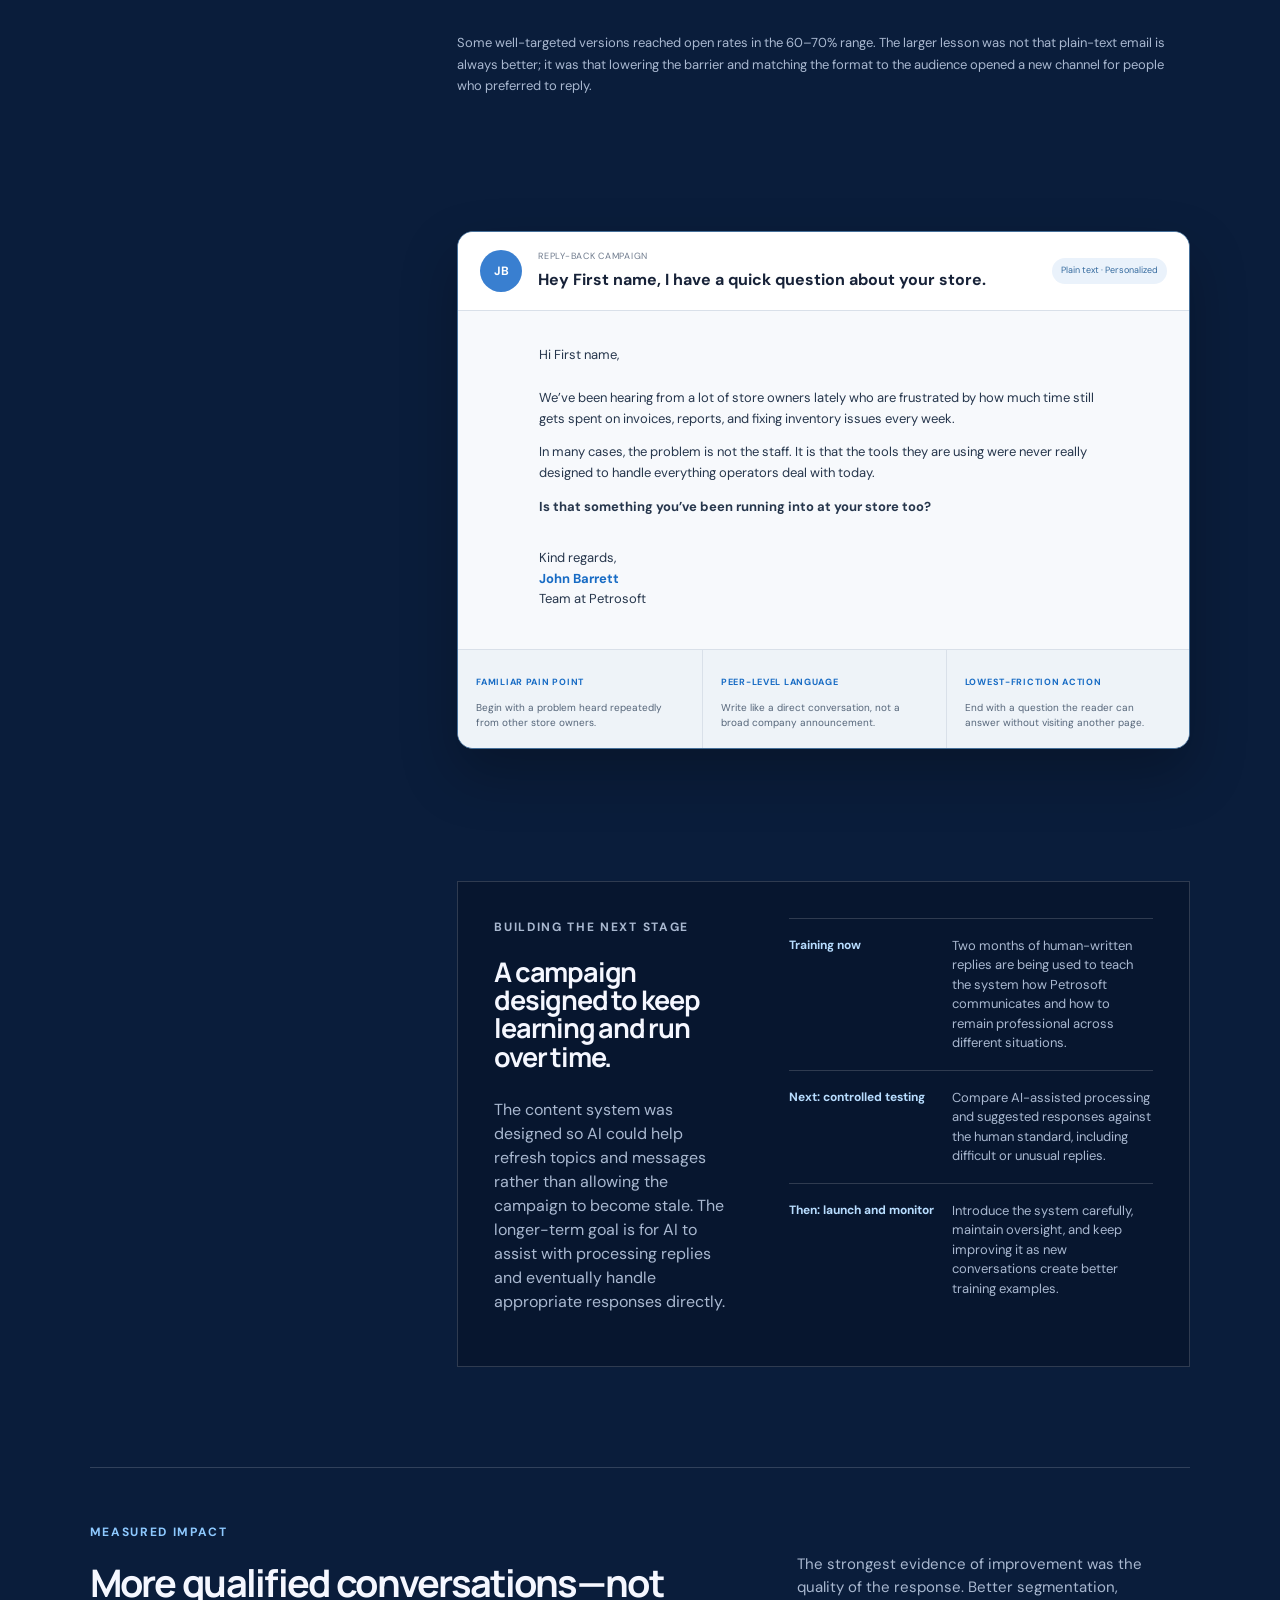
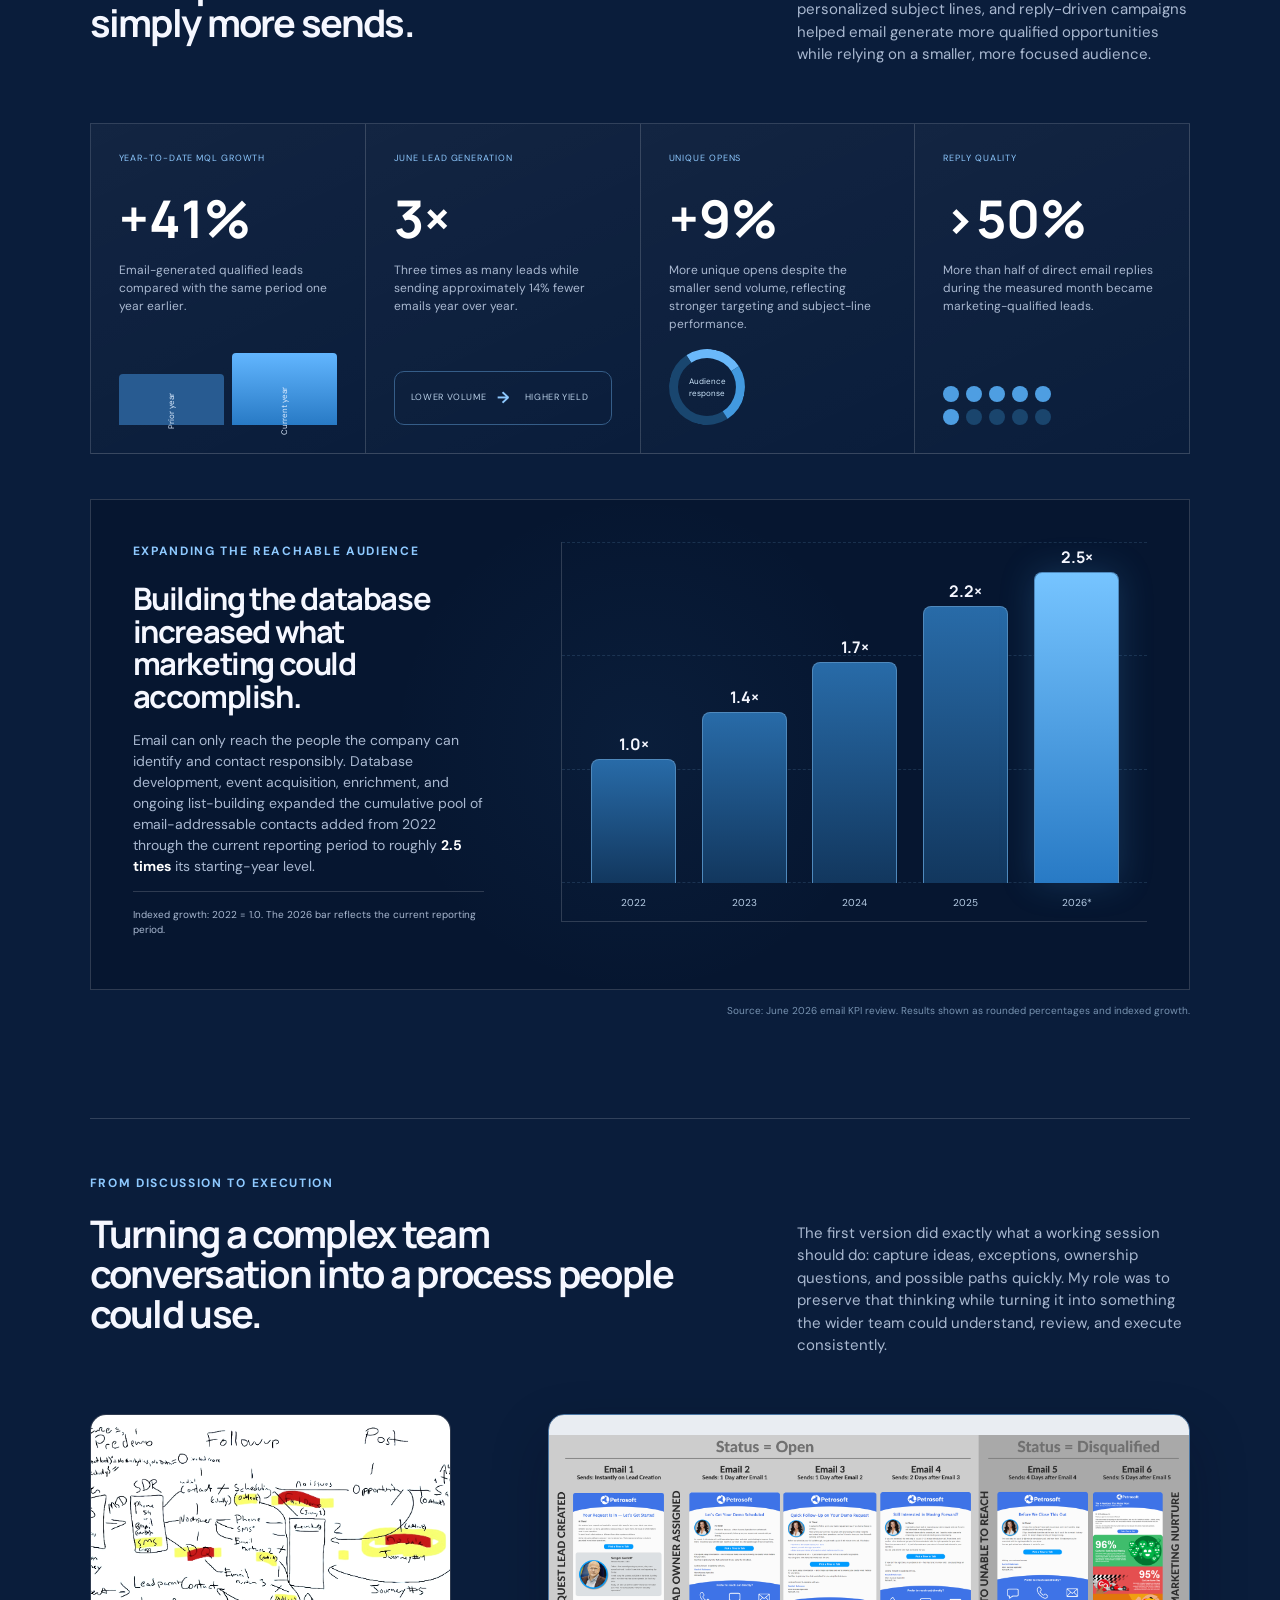
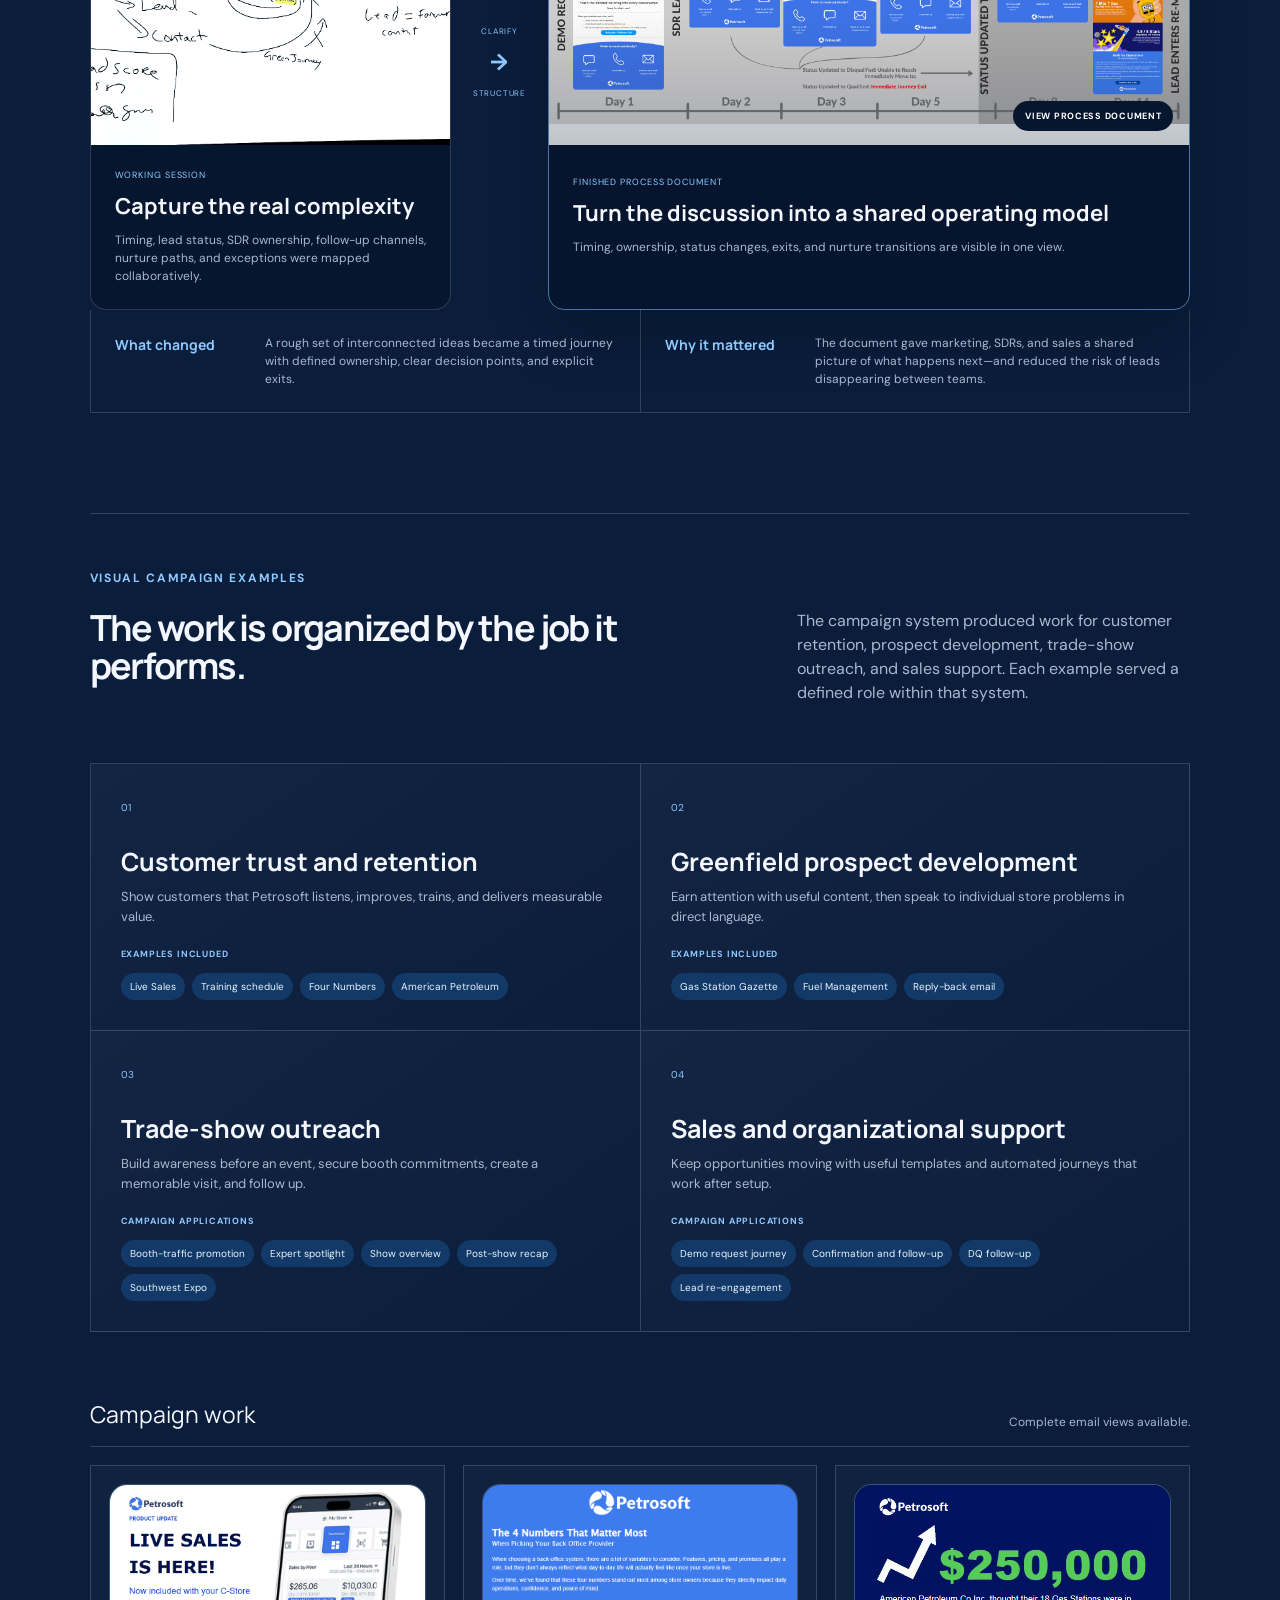
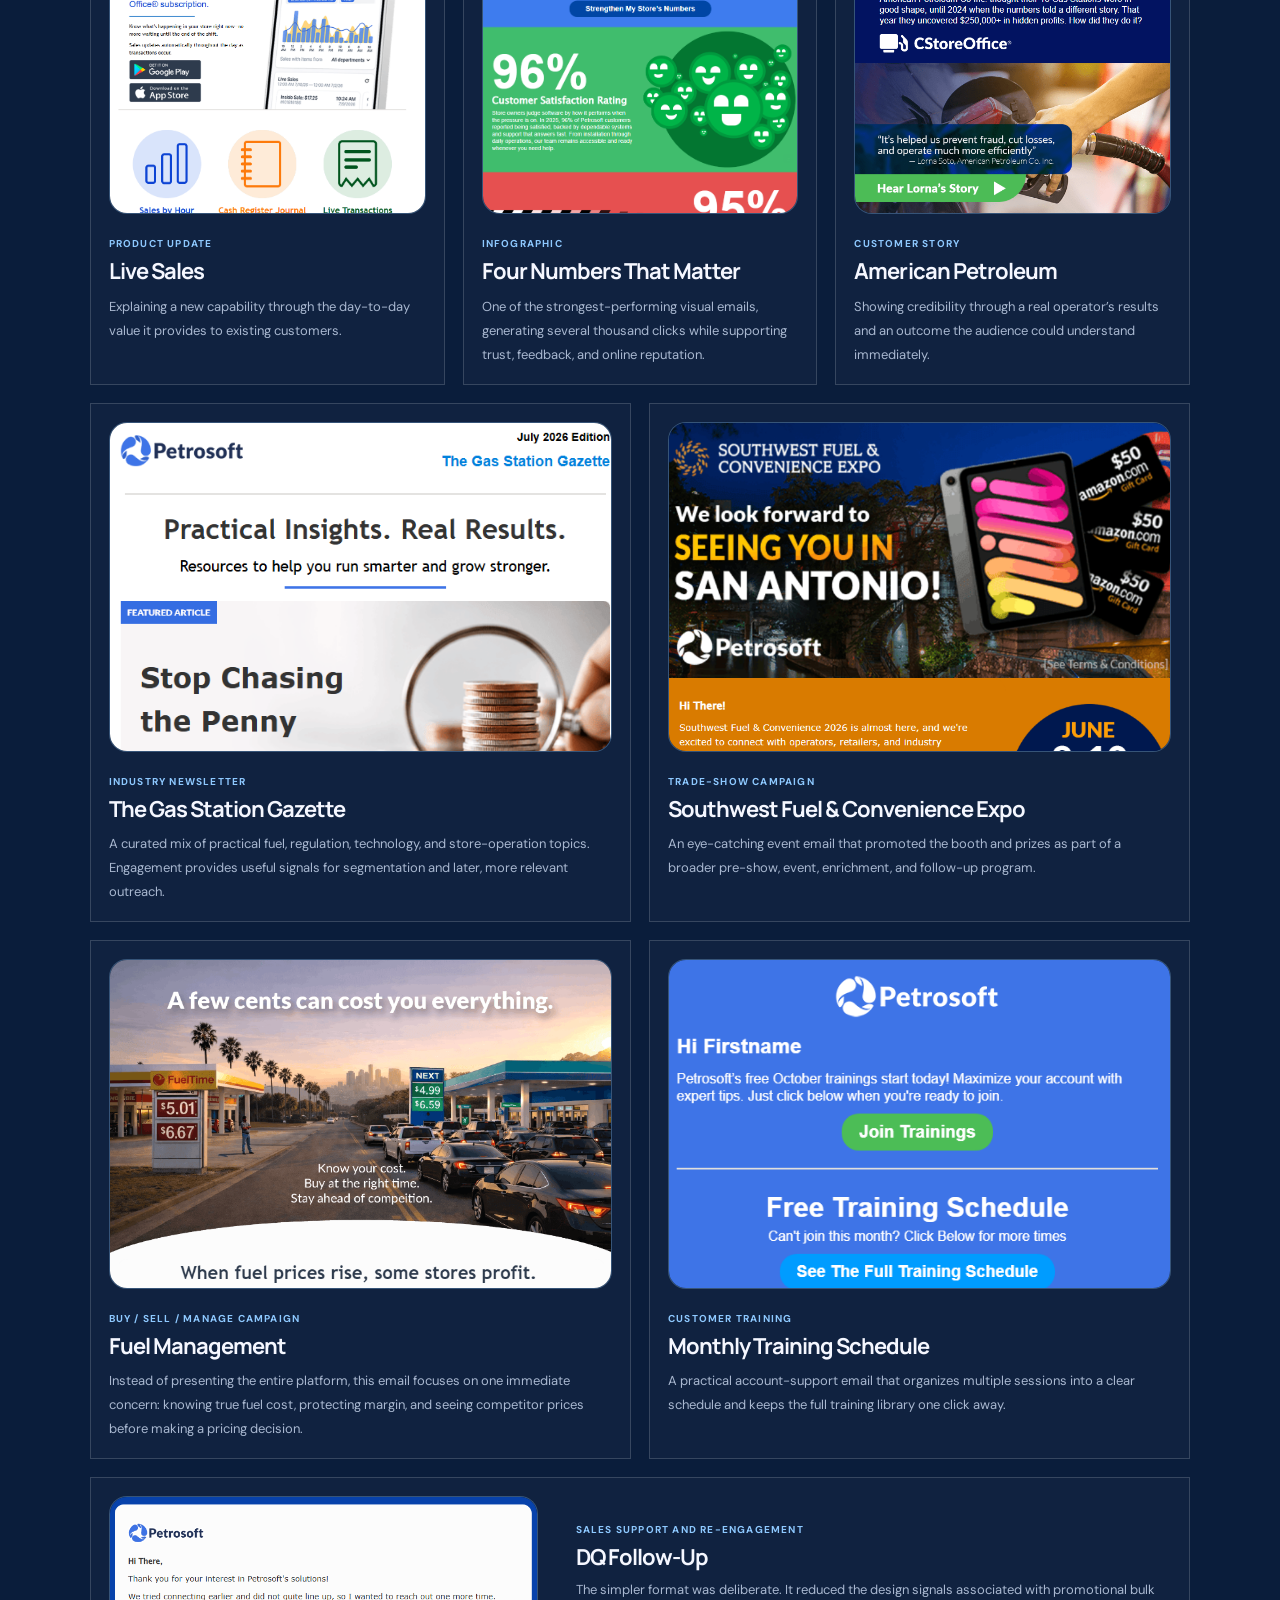
==== commit 0575393b: "Refresh portfolio case studies and resume" ====
--- a/index.html
+++ b/index.html
@@ -3,8 +3,8 @@
 <head>
   <meta charset="utf-8" />
   <meta name="viewport" content="width=device-width, initial-scale=1" />
-  <meta name="description" content="Portfolio of a systems-oriented marketing strategist building clear, scalable marketing operations." />
-  <title>Marketing Systems Strategist — Portfolio</title>
+  <meta name="description" content="John Barrett's portfolio of marketing strategy, problem solving, and selected work." />
+  <title>John Barrett — Selected Work</title>
   <link rel="preconnect" href="https://fonts.googleapis.com" />
   <link rel="preconnect" href="https://fonts.gstatic.com" crossorigin />
   <link href="https://fonts.googleapis.com/css2?family=DM+Sans:wght@400;500;600;700&family=Manrope:wght@500;600;700&display=swap" rel="stylesheet" />
@@ -13,207 +13,297 @@
 <body>
   <div class="noise" aria-hidden="true"></div>
   <header class="site-header">
-    <a class="brand" href="#top" aria-label="Portfolio home">
-      <span class="brand-mark">MS</span>
-      <span>Marketing Systems</span>
-    </a>
+    <a class="brand" href="#top" aria-label="Portfolio home"><span class="brand-mark">JB</span><span>John Barrett</span></a>
     <nav aria-label="Primary navigation">
-      <a href="#work">Selected work</a>
-      <a href="#capabilities">Capabilities</a>
-      <a href="#about">About</a>
+      <a href="#principles">Principles</a>
+      <a href="#process">Process</a>
+      <a href="#strategy">Strategy</a>
+      <a href="#campaigns">Campaign examples</a>
+      <a href="#about">Why I built this</a>
+      <a href="bio.html">Professional Bio</a>
+      <a href="resume.html">Résumé</a>
     </nav>
-    <a class="button button-small" href="#contact">Start a conversation</a>
+    <a class="button button-small" href="#contact">Contact</a>
   </header>
 
   <main id="top">
     <section class="hero section">
       <div class="hero-copy reveal">
-        <p class="eyebrow">Systems-oriented marketing strategist</p>
-        <h1>I like solving marketing problems that <em>don’t have an obvious answer.</em></h1>
-        <p class="hero-lede">I work across strategy, creative, data, and operations. Sometimes the result is a campaign or presentation. Other times, the more important result is a better process—one that helps people work more clearly and keeps improving over time.</p>
+        <p class="eyebrow">Marketing strategy · Operations · Creative problem solving</p>
+        <h1>I help organizations <em>build, grow, and improve.</em></h1>
+        <p class="hero-lede">My experience spans marketing, business strategy, and operations, but the common thread is how I approach the work: understand the real problem, learn what is needed, and build something practical that can keep improving.</p>
         <div class="hero-actions">
-          <a class="button" href="#work">Explore selected work <span>↘</span></a>
-          <a class="text-link" href="#approach">See how I work <span>→</span></a>
-        </div>
-      </div>
-      <aside class="signal-card reveal" aria-label="Positioning summary">
-        <div class="signal-top">
-          <span>Strategy / Operations / Analytics</span>
-          <span class="live-dot">Active system</span>
-        </div>
-        <div class="system-preview">
-          <div class="preview-node">Business goal</div>
-          <span>→</span>
-          <div class="preview-node highlight">Marketing system</div>
-          <span>→</span>
-          <div class="preview-node">Measurable action</div>
-        </div>
+          <a class="button" href="#principles">How I approach marketing <span>↓</span></a>
+          <a class="text-link" href="#campaigns">See the campaign examples <span>→</span></a>
+        </div>
+      </div>
+      <aside class="signal-card reveal" aria-label="What this portfolio demonstrates">
+        <div class="signal-top"><span>This portfolio demonstrates</span><span class="live-dot">Built, not templated</span></div>
+        <blockquote>“The work matters. So does the judgment behind it.”</blockquote>
         <div class="signal-grid">
-          <div><strong>01</strong><span>Find the friction</span></div>
-          <div><strong>02</strong><span>Design the flow</span></div>
-          <div><strong>03</strong><span>Enable the team</span></div>
-          <div><strong>04</strong><span>Learn and scale</span></div>
+          <div><strong>01</strong><span>Define the goal</span></div>
+          <div><strong>02</strong><span>Understand the audience</span></div>
+          <div><strong>03</strong><span>Choose the right approach</span></div>
+          <div><strong>04</strong><span>Test and improve</span></div>
         </div>
       </aside>
     </section>
 
-    <section class="proof-strip" aria-label="Core strengths">
-      <span>Process redesign</span><i></i><span>Marketing operations</span><i></i><span>Segmentation</span><i></i><span>Cross-functional orchestration</span><i></i><span>Performance insight</span>
-    </section>
-
-    <section class="section intro" id="work">
-      <div class="section-label"><span>01</span> Selected work</div>
+    <section class="proof-strip page-path" aria-label="Portfolio structure">
+      <a href="#principles"><small>01</small><span>The standard</span></a><i></i><a href="#process"><small>02</small><span>The process</span></a><i></i><a href="#strategy"><small>03</small><span>The system in practice</span></a><i></i><a href="#campaigns"><small>04</small><span>Campaign examples</span></a><i></i><a href="#about"><small>05</small><span>Why I built this</span></a>
+    </section>
+
+    <section class="section intro" id="principles">
+      <div class="section-label"><span>01</span> Marketing principles</div>
       <div>
-        <p class="eyebrow">The work behind the work</p>
-        <h2>The finished work matters.<br />So does everything behind it.</h2>
-        <p class="section-intro">I’m interested in why a piece of marketing exists, who it needs to reach, and what has to happen behind the scenes to make it useful. These projects show both the work itself and the thinking that shaped it.</p>
-      </div>
-    </section>
-
-    <section class="case-study section petrosoft reveal">
+        <p class="eyebrow">The standard I use</p>
+        <h2>Good marketing starts with a clear reason to exist.</h2>
+        <p class="section-intro">The format can change—an email, a video, a presentation, a webpage—but the principles do not. These are the questions I use to decide whether the work is useful, honest, and worth someone’s attention.</p>
+      </div>
+    </section>
+
+    <section class="principles-section section reveal">
+      <div class="principles-grid">
+        <article><span>01</span><h3>Know what the work needs to accomplish.</h3><p>Every project should begin with a defined goal and a way to tell whether it worked. The deliverable comes after the objective—not before it.</p></article>
+        <article><span>02</span><h3>Understand what the audience actually cares about.</h3><p>Useful communication begins with real needs, questions, and pain points. Different audiences should not be spoken to as if they are the same.</p></article>
+        <article><span>03</span><h3>Communicate value. Don’t lecture.</h3><p>People rarely need every detail at once. They need to understand why something matters to them and what it changes in practical terms.</p></article>
+        <article><span>04</span><h3>Design for the glance.</h3><p>Attention is limited. Strong hierarchy should let someone understand the main point in seconds, while giving interested readers a clear path to learn more.</p></article>
+        <article><span>05</span><h3>Make it memorable.</h3><p>The best marketing can be useful and enjoyable at the same time. Good visuals, personality, and a little fun help an idea stay with people.</p></article>
+        <article><span>06</span><h3>Protect trust.</h3><p>Short-lived attention is never worth damaging credibility. Marketing should be earnest, honest, and grounded in value the company can genuinely deliver.</p></article>
+      </div>
+    </section>
+
+    <section class="process-section section" id="process">
+      <div class="process-head">
+        <div><p class="eyebrow">A repeatable approach</p><h2>How I move from a problem to something useful.</h2></div>
+        <p>The work begins with the right question, uses the tools the problem requires, and creates information that improves the next decision.</p>
+      </div>
+      <div class="process-wheel interactive-surface" aria-label="A continuous five-stage problem-solving process">
+        <svg class="process-rings" viewBox="0 0 700 700" aria-hidden="true"><circle cx="350" cy="350" r="235"/><circle cx="350" cy="350" r="150"/><path d="M350 76 A274 274 0 0 1 610 265"/><path d="M624 350 A274 274 0 0 1 510 572"/><path d="M436 610 A274 274 0 0 1 175 562"/><path d="M128 510 A274 274 0 0 1 108 267"/><path d="M190 128 A274 274 0 0 1 350 76"/></svg>
+        <div class="process-core"><small>Continuous feedback</small><strong>Learn what worked</strong><span>Use the response to improve the next decision.</span></div>
+        <article class="process-node node-1"><b>01</b><h3>Define the goal</h3><p>What needs to change?</p></article>
+        <article class="process-node node-2"><b>02</b><h3>Understand the audience</h3><p>What matters to them?</p></article>
+        <article class="process-node node-3"><b>03</b><h3>Choose the approach</h3><p>Which tools fit the problem?</p></article>
+        <article class="process-node node-4"><b>04</b><h3>Build and test</h3><p>Release and measure.</p></article>
+        <article class="process-node node-5"><b>05</b><h3>Refine</h3><p>Feed learning forward.</p></article>
+      </div>
+    </section>
+
+    <section class="case-study section petrosoft visible" id="strategy">
       <div class="case-head">
-        <div>
-          <p class="case-kicker">Featured case study · Petrosoft</p>
-          <h2>Building a sustainable outbound marketing program.</h2>
-        </div>
-        <div class="case-meta">
-          <p><span>Focus</span> Marketing operations</p>
-          <p><span>Methods</span> Process · Data · Enablement</p>
-          <p><span>Environment</span> B2B technology</p>
-        </div>
-      </div>
-
-      <div class="case-narrative">
-        <article>
-          <span class="step-number">01 / Challenge</span>
-          <h3>Outbound needed more than a collection of emails.</h3>
-          <p>Different audiences needed different information. Sales needed useful follow-up. Customer and trade show data needed to be organized. The real opportunity was to build a program that could support all of that consistently.</p>
-        </article>
-        <article>
-          <span class="step-number">02 / Intervention</span>
-          <h3>I built the process around the work.</h3>
-          <p>That meant researching and enriching contacts, improving segmentation, planning campaigns for a specific purpose, developing the creative, supporting sales follow-up, and reviewing what happened afterward.</p>
-        </article>
-        <article>
-          <span class="step-number">03 / Value</span>
-          <h3>The goal was to make the work easier to repeat and improve.</h3>
-          <p>Instead of starting from scratch every time, the team had better audience information, useful campaign types, clearer ways to follow up, and more evidence to guide the next decision.</p>
-        </article>
-      </div>
-
-      <div class="architecture" id="approach">
-        <div class="arch-header">
-          <div>
-            <p class="eyebrow">System architecture</p>
-            <h3>How the work actually flowed</h3>
+        <div><p class="case-kicker">Application 1 · Petrosoft</p><h2>Building a sustainable outbound marketing program.</h2></div>
+        <p class="case-summary">Petrosoft is the clearest example of this approach operating as a complete system: audience research, segmentation, campaign strategy, creative execution, automation, sales support, measurement, and iteration.</p>
+      </div>
+
+      <div class="audience-block">
+        <div class="audience-intro"><p class="eyebrow">One company, different audiences</p><h3>The same message should not be delivered the same way to everyone.</h3><p>Testing different topics, formats, and language helped me understand how Petrosoft audiences responded differently—and how the work needed to change with them.</p></div>
+        <div class="audience-compare">
+          <article><span>Prospective independent store owners</span><h3>Plain language and practical value</h3><p>Individual convenience-store owners tend to respond to brass-tacks communication: what the product changes in the store, how it addresses a daily problem, and whether the company understands the realities of operating that business.</p><ul><li>Direct, conversational language</li><li>Specific day-to-day problems</li><li>Lower-friction calls to action</li><li>Peer-to-peer credibility</li></ul></article>
+          <article><span>Existing and enterprise customers</span><h3>Useful detail presented visually</h3><p>Existing and larger customers often engage more with strong graphics, statistics, product updates, and clear visual explanations that help them understand new value quickly.</p><ul><li>Product and capability updates</li><li>Statistics and proof</li><li>Visual hierarchy</li><li>Polished educational content</li></ul></article>
+        </div>
+      </div>
+
+      <div class="ecosystem-block">
+        <div class="ecosystem-head"><div><p class="eyebrow">The outbound ecosystem</p><h3>Staying relevant requires more than sending one kind of email.</h3></div><p>The program needed regular communication that served customers, earned attention from prospects, and supported the teams responsible for turning interest into a real conversation.</p></div>
+        <div class="ecosystem-map interactive-surface" aria-label="Four connected parts of the Petrosoft marketing ecosystem">
+          <svg viewBox="0 0 1000 520" aria-hidden="true"><path d="M500 260 L190 120 M500 260 L810 120 M500 260 L190 400 M500 260 L810 400"/><circle cx="500" cy="260" r="154"/><circle cx="500" cy="260" r="78"/></svg>
+          <div class="ecosystem-hub"><small>Shared intelligence</small><strong>Audience data + response</strong><span>Every interaction improves the next one.</span></div>
+          <div class="eco-node eco-1"><b>01</b><strong>Customer trust</strong><span>Retain · educate · listen</span></div>
+          <div class="eco-node eco-2"><b>02</b><strong>Prospect development</strong><span>Earn attention · segment</span></div>
+          <div class="eco-node eco-3"><b>03</b><strong>Sales support</strong><span>Confirm · recover · re-engage</span></div>
+          <div class="eco-node eco-4"><b>04</b><strong>Trade shows</strong><span>Meet · enrich · follow up</span></div>
+        </div>
+        <div class="ecosystem-grid">
+          <article>
+            <span>01 · Customer relationship and trust</span>
+            <h3>Give customers reasons to stay engaged.</h3>
+            <p>These communications show that the company is listening, improving, and willing to be judged by real outcomes.</p>
+            <ul><li>Product and feature updates tied to customer feedback</li><li>Important company and pricing changes</li><li>Feedback and NPS participation</li><li>Useful statistics and reputation-building content</li><li>Customer stories and proof</li></ul>
+            <div class="lane-examples">Applied through: Live Sales · Four Numbers · American Petroleum</div>
+          </article>
+          <article>
+            <span>02 · Value-first prospect development</span>
+            <h3>Earn attention before asking for it.</h3>
+            <p>Cold outreach should be respectful. I built content that gives independent store owners something useful first, then uses what they engage with to make later communication more relevant.</p>
+            <ul><li>Curated industry newsletter</li><li>Fuel, tobacco, regulation, technology, and operating topics</li><li>Interest-based segmentation</li><li>Buy / Sell / Manage problem-focused campaigns</li><li>Personalized reply-back outreach</li></ul>
+            <div class="lane-examples">Examples: industry newsletter · fuel pricing · reply-back campaign</div>
+          </article>
+          <article>
+            <span>03 · Sales and organizational support</span>
+            <h3>Keep opportunities from disappearing between steps.</h3>
+            <p>Templates and automated journeys help the company respond consistently, reinforce commitments, and continue conversations without depending on someone remembering every follow-up.</p>
+            <ul><li>Demo confirmations and reminders</li><li>No-show follow-up</li><li>Lead re-engagement</li><li>Competitor-loss and unreachable-lead journeys</li><li>Reusable templates for sales teams</li></ul>
+            <div class="lane-examples">Designed to work continuously after the initial setup</div>
+          </article>
+          <article>
+            <span>04 · Trade shows and audience growth</span>
+            <h3>Turn an event into more than a few days at a booth.</h3>
+            <p>Trade shows create opportunities to meet new people, strengthen relationships over repeated events, and give prospects a memorable reason to engage. The marketing work begins before the show and continues well after it.</p>
+            <ul><li>Eye-catching event and prize promotion</li><li>Direct, personalized pre-show outreach</li><li>Booth commitments and attendance confirmation</li><li>Legitimate contact-data enrichment</li><li>Post-show segmentation and follow-up</li></ul>
+            <div class="lane-examples">Applied through: Southwest Fuel &amp; Convenience Expo</div>
+          </article>
+        </div>
+        <div class="ecosystem-loop"><span>Engagement data</span> improves <span>segmentation</span>, which improves the next <span>topic, format, and follow-up.</span></div>
+        <div class="trade-show-flow">
+          <div class="trade-show-copy"><p class="eyebrow">The trade-show system</p><h3>Use the event to build the audience, then use the audience to build the relationship.</h3><p>An attendee list may contain an email address but no phone number, or the reverse. I used AI-assisted research across public business sources to fill legitimate gaps, improve the database, and make outreach more relevant. We did not buy lists; the starting point was event attendance, marketing consent, or publicly available business information.</p><p>Prizes and graphics helped earn attention, but they were one tactic within a longer process: introduce Petrosoft before the event, secure a booth visit, create a memorable interaction, and follow up in a way that reflects what the person showed interest in.</p></div>
+          <ol aria-label="Trade show marketing process"><li><span>01</span><strong>Consented attendee data</strong></li><li><span>02</span><strong>Enrich missing business details</strong></li><li><span>03</span><strong>Pre-show graphic and direct outreach</strong></li><li><span>04</span><strong>Booth commitment and visit</strong></li><li><span>05</span><strong>Segmented post-show follow-up</strong></li></ol>
+        </div>
+        <div class="event-campaigns">
+          <div class="event-campaigns-head"><div><p class="eyebrow">Event campaign system</p><h3>One show, several reasons to communicate.</h3></div><p>Each message had a different job before, during, or after the event. Together they created awareness, gave attendees a reason to visit, introduced the people behind Petrosoft, explained the offer, and kept the relationship moving afterward.</p></div>
+          <div class="event-gallery">
+            <article><button class="event-preview" type="button" data-full="assets/work/trade-show-first-ten.png" data-title="NACS booth-traffic promotion"><img src="assets/work/trade-show-first-ten.png" alt="Petrosoft NACS promotion guaranteeing gift cards to the first ten booth visitors" /><span>View complete example</span></button><small>Before the show · Booth traffic</small><h4>Create urgency and buzz.</h4><p>A concrete reward, limited availability, and a direct show-planner action gave attendees an immediate reason to remember the booth.</p></article>
+            <article><button class="event-preview" type="button" data-full="assets/work/trade-show-expert-spotlight.png" data-title="SE Petro expert spotlight"><img src="assets/work/trade-show-expert-spotlight.png" alt="Petrosoft SE Petro email introducing a named industry expert" /><span>View complete example</span></button><small>Before the show · Personal connection</small><h4>Give attendees someone specific to meet.</h4><p>Spotlighting an experienced team member made the company feel more approachable and turned a general booth visit into a scheduled conversation.</p></article>
+            <article><button class="event-preview" type="button" data-full="assets/work/trade-show-nacs-overview.png" data-title="NACS show overview"><img src="assets/work/trade-show-nacs-overview.png" alt="Petrosoft NACS email explaining products, experts, connections, and booth incentives" /><span>View complete example</span></button><small>Before the show · Offer and value</small><h4>Explain why Petrosoft is worth the stop.</h4><p>Product innovation, industry expertise, relationship-building, and prizes were organized into distinct reasons to engage.</p></article>
+            <article><button class="event-preview" type="button" data-full="assets/work/trade-show-post-show-recap.png" data-title="NACS post-show recap"><img src="assets/work/trade-show-post-show-recap.png" alt="Petrosoft NACS thank-you and post-show follow-up email" /><span>View complete example</span></button><small>After the show · Follow-up</small><h4>Continue the relationship after the floor closes.</h4><p>A thank-you, product recap, team imagery, and next-show invitation turned the event into a reason for continued conversation.</p></article>
           </div>
-          <p>A campaign is not a line of isolated tasks. It is a connected loop in which each stage improves the next.</p>
-        </div>
-        <div class="flow" aria-label="Marketing system flow diagram">
-          <div class="flow-node"><b>01</b><strong>Business context</strong><span>Goals, offers, constraints</span></div>
-          <div class="flow-connector"><span>→</span><small>ALIGN</small></div>
-          <div class="flow-node"><b>02</b><strong>Audience logic</strong><span>Segments, needs, signals</span></div>
-          <div class="flow-connector"><span>→</span><small>DESIGN</small></div>
-          <div class="flow-node featured"><b>03</b><strong>Coordinated execution</strong><span>Campaigns, content, enablement</span></div>
-          <div class="flow-connector"><span>→</span><small>MEASURE</small></div>
-          <div class="flow-node"><b>04</b><strong>Learning loop</strong><span>Response, insight, iteration</span></div>
-        </div>
-        <div class="loop-line"><span>Feedback returns to planning</span></div>
-      </div>
-
-      <div class="outcomes">
-        <div class="outcomes-title">
-          <p class="eyebrow">Outcome signals</p>
-          <h3>What changed beyond the individual campaigns.</h3>
-        </div>
-        <div class="outcome-grid">
-          <div><strong>Sharper</strong><span>audience and message alignment</span></div>
-          <div><strong>Clearer</strong><span>handoffs across functions</span></div>
-          <div><strong>More reusable</strong><span>campaign and presentation frameworks</span></div>
-          <div><strong>More actionable</strong><span>performance context for iteration</span></div>
-        </div>
-        <p class="metrics-note">Verified quantitative metrics can be added here as source data becomes available.</p>
-      </div>
-
-      <div class="work-samples">
-        <div class="work-samples-head">
-          <div><p class="eyebrow">Selected campaign work</p><h3>Five different communication problems—not five versions of the same email.</h3></div>
-          <p>Each example will pair the finished creative with a short explanation of the audience, the reason the campaign existed, and the decisions behind it.</p>
-        </div>
+        </div>
+        <div class="motion-study interactive-surface">
+          <div class="motion-copy"><p class="eyebrow">Testing attention</p><h3>Movement gave people a reason to stop.</h3><p>Emails using purposeful animated graphics tended to perform <strong>25–50% better</strong> than comparable static work in overall click-through and conversion. Motion caught the eye, increased the time people spent with the message, and gave the main idea another chance to register.</p><p>Movement was most effective when it demonstrated the problem, clarified a process, or directed attention toward the next action.</p></div>
+          <div class="motion-compare" aria-label="Data Processing Services email with its animated header in place">
+            <figure class="email-composite"><img class="composite-motion" src="assets/work/dps-animated-header.gif" alt="Animated Data Processing Services email header showing an invoice error being corrected" /><div class="composite-body"><img src="assets/work/data-processing-services.png" alt="Remainder of the Data Processing Services email" /></div><figcaption>Animated header placed into the complete email</figcaption></figure>
+          </div>
+        </div>
+        <div class="motion-library">
+          <div class="motion-library-head"><div><p class="eyebrow">Motion modules</p><h3>Different movement, each with a specific job.</h3></div><p>I used animation for four recurring purposes: to make value tangible, simplify a process, dramatize a pain point, and connect a feature to its outcome.</p></div>
+          <div class="motion-reel">
+            <figure><div><img src="assets/work/motion-demo-value.gif" alt="Animated demo promotion showing the value of seeing Petrosoft work live" /></div><figcaption><span>Make value tangible</span><strong>Show what happens next</strong><p>Use movement and changing information to make the benefit of a live demonstration feel immediate.</p></figcaption></figure>
+            <figure><div><img src="assets/work/motion-fuel-reporting.gif" alt="Animated government fuel reporting checklist completing and submitting" /></div><figcaption><span>Simplify a process</span><strong>Turn complexity into one clear action</strong><p>Animate a multi-step reporting task so the audience understands the promise at a glance.</p></figcaption></figure>
+            <figure><div><img src="assets/work/motion-stress-relief.gif" alt="Animated Petrosoft graphic dramatizing the stress of manual administrative work" /></div><figcaption><span>Dramatize the pain point</span><strong>Make the problem recognizable</strong><p>Give an operational frustration personality so the reader sees their own experience in the message.</p></figcaption></figure>
+            <figure><div><img src="assets/work/motion-price-book.gif" alt="Animated Price Book Enrichment promotion showing cleaner data and more accurate pricing" /></div><figcaption><span>Reveal product value</span><strong>Connect the feature to the outcome</strong><p>Move from cleaner data to better pricing and stronger margins in a sequence the reader can follow.</p></figcaption></figure>
+          </div>
+        </div>
+      </div>
+
+      <div class="story-block">
+        <div class="story-title"><p class="eyebrow">Case story</p><h3>What direct replies taught me about reducing friction.</h3></div>
+        <div class="story-grid">
+          <article><span>Observation</span><p>Some prospects replied directly to graphical campaigns instead of using the landing-page link. That suggested a portion of the audience might prefer a simple conversation over another form or click.</p></article>
+          <article><span>Research</span><p>I reviewed the problems convenience stores raised with the company, identified recurring pain points, and organized roughly 20 useful topics around what customers talked about most.</p></article>
+          <article><span>New approach</span><p>I developed text-based, personalized emails written as direct one-to-one notes. Each addressed a familiar problem in plain language and asked the reader to reply rather than follow a traditional CTA.</p></article>
+          <article><span>Iteration</span><p>I used AI to explore different ways of framing the topics, then tested subject lines, personalization, messages, and audiences to learn which combinations produced a response.</p></article>
+        </div>
+        <div class="result-comparison">
+          <div><small>Traditional campaign</small><strong>~15%</strong><span>typical open rate</span><strong>1–2</strong><span>leads from a campaign</span></div>
+          <div class="result-arrow">→</div>
+          <div class="result-after"><small>Personalized reply-back campaign</small><strong>40–50%</strong><span>common open rate</span><strong>10–20</strong><span>leads from a campaign</span></div>
+        </div>
+        <p class="result-note">Some well-targeted versions reached open rates in the 60–70% range. The larger lesson was not that plain-text email is always better; it was that lowering the barrier and matching the format to the audience opened a new channel for people who preferred to reply.</p>
+        <div class="reply-example" aria-label="Reply-back campaign email">
+          <div class="reply-example-head"><div class="reply-avatar">JB</div><div><small>Reply-back campaign</small><strong>Hey First name, I have a quick question about your store.</strong></div><span>Plain text · Personalized</span></div>
+          <div class="reply-example-body"><p>Hi First name,</p><p>We’ve been hearing from a lot of store owners lately who are frustrated by how much time still gets spent on invoices, reports, and fixing inventory issues every week.</p><p>In many cases, the problem is not the staff. It is that the tools they are using were never really designed to handle everything operators deal with today.</p><p><strong>Is that something you’ve been running into at your store too?</strong></p><p class="reply-signoff">Kind regards,<br><b>John Barrett</b><br>Team at Petrosoft</p></div>
+          <div class="reply-example-notes"><div><span>Familiar pain point</span><p>Begin with a problem heard repeatedly from other store owners.</p></div><div><span>Peer-level language</span><p>Write like a direct conversation, not a broad company announcement.</p></div><div><span>Lowest-friction action</span><p>End with a question the reader can answer without visiting another page.</p></div></div>
+        </div>
+        <div class="ai-roadmap">
+          <div><p class="eyebrow">Building the next stage</p><h3>A campaign designed to keep learning and run over time.</h3><p>The content system was designed so AI could help refresh topics and messages rather than allowing the campaign to become stale. The longer-term goal is for AI to assist with processing replies and eventually handle appropriate responses directly.</p></div>
+          <ol><li><strong>Training now</strong><span>Two months of human-written replies are being used to teach the system how Petrosoft communicates and how to remain professional across different situations.</span></li><li><strong>Next: controlled testing</strong><span>Compare AI-assisted processing and suggested responses against the human standard, including difficult or unusual replies.</span></li><li><strong>Then: launch and monitor</strong><span>Introduce the system carefully, maintain oversight, and keep improving it as new conversations create better training examples.</span></li></ol>
+        </div>
+      </div>
+
+      <div class="impact-section" aria-labelledby="impact-title">
+        <div class="impact-head"><div><p class="eyebrow">Measured impact</p><h3 id="impact-title">More qualified conversations—not simply more sends.</h3></div><p>The strongest evidence of improvement was the quality of the response. Better segmentation, personalized subject lines, and reply-driven campaigns helped email generate more qualified opportunities while relying on a smaller, more focused audience.</p></div>
+        <div class="impact-scoreboard">
+          <article><small>Year-to-date MQL growth</small><strong>+41%</strong><p>Email-generated qualified leads compared with the same period one year earlier.</p><div class="index-bars"><i style="--value:71%"><span>Prior year</span></i><i class="current" style="--value:100%"><span>Current year</span></i></div></article>
+          <article><small>June lead generation</small><strong>3×</strong><p>Three times as many leads while sending approximately 14% fewer emails year over year.</p><div class="efficiency-mark"><span>Lower volume</span><b>→</b><span>Higher yield</span></div></article>
+          <article><small>Unique opens</small><strong>+9%</strong><p>More unique opens despite the smaller send volume, reflecting stronger targeting and subject-line performance.</p><div class="open-ring"><span>Audience<br>response</span></div></article>
+          <article><small>Reply quality</small><strong>&gt;50%</strong><p>More than half of direct email replies during the measured month became marketing-qualified leads.</p><div class="reply-dots" aria-hidden="true"><i></i><i></i><i></i><i></i><i></i><i></i><i></i><i></i><i></i><i></i></div></article>
+        </div>
+        <div class="reach-story interactive-surface">
+          <div class="reach-copy"><p class="eyebrow">Expanding the reachable audience</p><h3>Building the database increased what marketing could accomplish.</h3><p>Email can only reach the people the company can identify and contact responsibly. Database development, event acquisition, enrichment, and ongoing list-building expanded the cumulative pool of email-addressable contacts added from 2022 through the current reporting period to roughly <strong>2.5 times</strong> its starting-year level.</p><p class="data-note">Indexed growth: 2022 = 1.0. The 2026 bar reflects the current reporting period.</p></div>
+          <div class="reach-chart" role="img" aria-label="Indexed cumulative growth in contacts with email addresses added since 2022, rising from 1 times to approximately 2.5 times">
+            <div class="reach-grid"><i></i><i></i><i></i><i></i></div>
+            <div class="reach-bar" style="--height:40%"><strong>1.0×</strong><span>2022</span></div>
+            <div class="reach-bar" style="--height:55%"><strong>1.4×</strong><span>2023</span></div>
+            <div class="reach-bar" style="--height:71%"><strong>1.7×</strong><span>2024</span></div>
+            <div class="reach-bar" style="--height:89%"><strong>2.2×</strong><span>2025</span></div>
+            <div class="reach-bar current" style="--height:100%"><strong>2.5×</strong><span>2026*</span></div>
+          </div>
+        </div>
+        <p class="impact-source">Source: June 2026 email KPI review. Results shown as rounded percentages and indexed growth.</p>
+      </div>
+
+      <div class="translation-story" aria-labelledby="translation-title">
+        <div class="translation-head"><div><p class="eyebrow">From discussion to execution</p><h3 id="translation-title">Turning a complex team conversation into a process people could use.</h3></div><p>The first version did exactly what a working session should do: capture ideas, exceptions, ownership questions, and possible paths quickly. My role was to preserve that thinking while turning it into something the wider team could understand, review, and execute consistently.</p></div>
+        <div class="translation-compare">
+          <figure class="whiteboard-proof"><img src="assets/work/demo-journey-whiteboard.jpg" alt="Team whiteboard used to brainstorm the demo-request follow-up process" /><figcaption><span>Working session</span><strong>Capture the real complexity</strong><p>Timing, lead status, SDR ownership, follow-up channels, nurture paths, and exceptions were mapped collaboratively.</p></figcaption></figure>
+          <div class="translation-arrow" aria-hidden="true"><span>Clarify</span><b>→</b><span>Structure</span></div>
+          <figure class="journey-document">
+            <button type="button" data-full="assets/work/demo-request-journey-process.png" data-title="Demo-request follow-up journey"><img src="assets/work/demo-request-journey-process.png" alt="Finished demo-request follow-up journey showing timed emails, status changes, and nurture transitions" /><span>View process document</span></button>
+            <figcaption><span>Finished process document</span><strong>Turn the discussion into a shared operating model</strong><p>Timing, ownership, status changes, exits, and nurture transitions are visible in one view.</p></figcaption>
+          </figure>
+        </div>
+        <div class="translation-outcome"><div><strong>What changed</strong><span>A rough set of interconnected ideas became a timed journey with defined ownership, clear decision points, and explicit exits.</span></div><div><strong>Why it mattered</strong><span>The document gave marketing, SDRs, and sales a shared picture of what happens next—and reduced the risk of leads disappearing between teams.</span></div></div>
+      </div>
+
+      <div class="work-samples" id="campaigns">
+        <div class="work-samples-head"><div><p class="eyebrow">Visual campaign examples</p><h3>The work is organized by the job it performs.</h3></div><p>The campaign system produced work for customer retention, prospect development, trade-show outreach, and sales support. Each example served a defined role within that system.</p></div>
+        <div class="campaign-directory" aria-label="Petrosoft campaign categories">
+          <article><span>01</span><h4>Customer trust and retention</h4><p>Show customers that Petrosoft listens, improves, trains, and delivers measurable value.</p><div><b>Examples included</b><em>Live Sales</em><em>Training schedule</em><em>Four Numbers</em><em>American Petroleum</em></div></article>
+          <article><span>02</span><h4>Greenfield prospect development</h4><p>Earn attention with useful content, then speak to individual store problems in direct language.</p><div><b>Examples included</b><em>Gas Station Gazette</em><em>Fuel Management</em><em>Reply-back email</em></div></article>
+          <article><span>03</span><h4>Trade-show outreach</h4><p>Build awareness before an event, secure booth commitments, create a memorable visit, and follow up.</p><div><b>Campaign applications</b><em>Booth-traffic promotion</em><em>Expert spotlight</em><em>Show overview</em><em>Post-show recap</em><em>Southwest Expo</em></div></article>
+          <article><span>04</span><h4>Sales and organizational support</h4><p>Keep opportunities moving with useful templates and automated journeys that work after setup.</p><div><b>Campaign applications</b><em>Demo request journey</em><em>Confirmation and follow-up</em><em>DQ follow-up</em><em>Lead re-engagement</em></div></article>
+        </div>
+        <div class="proof-library-label"><span>Campaign work</span><p>Complete email views available.</p></div>
         <div class="sample-grid">
-          <article><a class="sample-image" href="assets/work/live-sales-update.png" target="_blank" aria-label="Open the full Live Sales email"><img src="assets/work/live-sales-update.png" alt="Petrosoft Live Sales product update email" /></a><p>Product launch</p><h3>Live Sales</h3><span>Explaining why live data matters, not simply announcing another feature.</span></article>
-          <article><a class="sample-image" href="assets/work/four-numbers.png" target="_blank" aria-label="Open the full Four Numbers That Matter email"><img src="assets/work/four-numbers.png" alt="Petrosoft Four Numbers That Matter infographic email" /></a><p>Business education</p><h3>Four Numbers That Matter</h3><span>Helping the audience think about outcomes before talking about software.</span></article>
-          <article><a class="sample-image" href="assets/work/american-petroleum-testimonial.png" target="_blank" aria-label="Open the full American Petroleum email"><img src="assets/work/american-petroleum-testimonial.png" alt="Petrosoft American Petroleum customer testimonial email" /></a><p>Customer story</p><h3>American Petroleum</h3><span>Using a real customer’s experience to build credibility through proof.</span></article>
-          <article><div class="sample-placeholder"><span>Work image</span><small>Ready for upload</small></div><p>Service marketing</p><h3>Invoice Processing</h3><span>Making a complicated operational problem easier to understand.</span></article>
-          <article><div class="sample-placeholder"><span>Work image</span><small>Ready for upload</small></div><p>Industry education</p><h3>Fuel Pricing</h3><span>Leading with a useful explanation of margin management before the product.</span></article>
+          <article><button class="sample-image" type="button" data-full="assets/work/live-sales-update.png" data-title="Live Sales product update"><img src="assets/work/live-sales-update.png" alt="Petrosoft Live Sales product update email" /><span class="sample-role">Customer relationship<br><small>Show customers how the product is improving in response to real needs.</small></span></button><p>Product update</p><h3>Live Sales</h3><span>Explaining a new capability through the day-to-day value it provides to existing customers.</span></article>
+          <article><button class="sample-image" type="button" data-full="assets/work/four-numbers.png" data-title="Four Numbers That Matter"><img src="assets/work/four-numbers.png" alt="Petrosoft Four Numbers That Matter infographic email" /><span class="sample-role">Reputation and engagement<br><small>Make otherwise dry proof more memorable through playful visual design.</small></span></button><p>Infographic</p><h3>Four Numbers That Matter</h3><span>One of the strongest-performing visual emails, generating several thousand clicks while supporting trust, feedback, and online reputation.</span></article>
+          <article><button class="sample-image" type="button" data-full="assets/work/american-petroleum-testimonial.png" data-title="American Petroleum customer story"><img src="assets/work/american-petroleum-testimonial.png" alt="Petrosoft American Petroleum customer testimonial email" /><span class="sample-role">Trust through proof<br><small>Let a real operator demonstrate the value instead of asking the audience to accept a company claim.</small></span></button><p>Customer story</p><h3>American Petroleum</h3><span>Showing credibility through a real operator’s results and an outcome the audience could understand immediately.</span></article>
+        </div>
+        <dialog class="work-dialog" id="work-dialog"><div class="dialog-bar"><strong id="dialog-title">Campaign example</strong><button type="button" id="dialog-close" aria-label="Close email preview">Close ×</button></div><div class="dialog-scroll"><img id="dialog-image" alt="" /></div></dialog>
+        <div class="sample-grid sample-grid-additional">
+          <article><button class="sample-image" type="button" data-full="assets/work/july-newsletter-2026.png" data-title="The Gas Station Gazette — July 2026"><img src="assets/work/july-newsletter-2026.png" alt="Petrosoft Gas Station Gazette newsletter" /><span class="sample-role">Value-first prospect development<br><small>Give store owners useful information first, then learn from the topics that earn their attention.</small></span></button><p>Industry newsletter</p><h3>The Gas Station Gazette</h3><span>A curated mix of practical fuel, regulation, technology, and store-operation topics. Engagement provides useful signals for segmentation and later, more relevant outreach.</span></article>
+          <article><button class="sample-image" type="button" data-full="assets/work/southwest-fuel-convenience-expo.png" data-title="Southwest Fuel &amp; Convenience Expo"><img src="assets/work/southwest-fuel-convenience-expo.png" alt="Petrosoft Southwest Fuel and Convenience Expo email" /><span class="sample-role">Event conversion and audience growth<br><small>Earn attention before the show, encourage a booth commitment, and create a reason to continue the relationship afterward.</small></span></button><p>Trade-show campaign</p><h3>Southwest Fuel &amp; Convenience Expo</h3><span>An eye-catching event email that promoted the booth and prizes as part of a broader pre-show, event, enrichment, and follow-up program.</span></article>
+          <article><button class="sample-image" type="button" data-full="assets/work/fuel-management.png" data-title="Fuel Management campaign"><img src="assets/work/fuel-management.png" alt="Petrosoft fuel management email" /><span class="sample-role">Problem-focused product marketing<br><small>Begin with a recognizable margin problem, then explain the specific tools that help an operator respond.</small></span></button><p>Buy / Sell / Manage campaign</p><h3>Fuel Management</h3><span>Instead of presenting the entire platform, this email focuses on one immediate concern: knowing true fuel cost, protecting margin, and seeing competitor prices before making a pricing decision.</span></article>
+          <article><button class="sample-image" type="button" data-full="assets/work/training-schedule.png" data-title="Customer training schedule"><img src="assets/work/training-schedule.png" alt="Petrosoft customer training schedule email" /><span class="sample-role">Customer education and retention<br><small>Make the next useful action obvious while giving customers several reasons to return throughout the month.</small></span></button><p>Customer training</p><h3>Monthly Training Schedule</h3><span>A practical account-support email that organizes multiple sessions into a clear schedule and keeps the full training library one click away.</span></article>
+          <article class="dq-sample"><button class="sample-image" type="button" data-full="assets/work/dq-follow-up-email.png" data-title="Disqualified-lead follow-up"><img src="assets/work/dq-follow-up-email.png" alt="Petrosoft follow-up email for a previously disqualified or unreachable lead" /><span class="sample-role">Warm, lower-pressure re-engagement<br><small>Use a restrained, text-led format when the situation calls for a more personal follow-up.</small></span></button><p>Sales support and re-engagement</p><h3>DQ Follow-Up</h3><span>The simpler format was deliberate. It reduced the design signals associated with promotional bulk email, supported inbox placement, and made the message feel closer to a personal note. That warmer, more human tone was better suited to reconnecting with someone after an earlier conversation did not move forward.</span></article>
         </div>
       </div>
     </section>
 
     <section class="case-study secondary section reveal">
       <div class="case-head compact">
-        <div>
-          <p class="case-kicker">Supporting case study · United Remediation Technology</p>
-          <h2>Making technical work easier to understand.</h2>
-        </div>
-        <p class="case-summary">Translating technical services into a marketing structure that makes information easier to understand, coordinate, and use.</p>
-      </div>
-      <div class="urt-grid">
-        <div class="urt-visual">
-          <div class="orbit center">Clear market story</div>
-          <div class="orbit o1">Technical inputs</div>
-          <div class="orbit o2">Customer needs</div>
-          <div class="orbit o3">Sales context</div>
-          <div class="orbit o4">Proof points</div>
-        </div>
-        <div class="principles">
-          <article><span>01</span><div><h3>Translate complexity</h3><p>Turn specialized subject matter into a usable narrative without losing credibility.</p></div></article>
-          <article><span>02</span><div><h3>Structure the evidence</h3><p>Organize services, proof points, and customer needs so teams can tell a consistent story.</p></div></article>
-          <article><span>03</span><div><h3>Support the handoff</h3><p>Create materials and information flows that help marketing and customer-facing teams work from shared context.</p></div></article>
-        </div>
-      </div>
-    </section>
-
-    <section class="section capabilities" id="capabilities">
-      <div class="section-label"><span>02</span> Capabilities</div>
-      <div class="cap-content">
-        <p class="eyebrow">Where I create leverage</p>
-        <h2>What I actually do.</h2>
-        <div class="cap-grid">
-          <article><span>01</span><h3>Marketing systems</h3><p>Operating models, workflows, governance, reusable frameworks, and the connective tissue between them.</p></article>
-          <article><span>02</span><h3>Campaign architecture</h3><p>Integrated planning across audiences, channels, content, cadence, and business goals.</p></article>
-          <article><span>03</span><h3>Segmentation & lifecycle</h3><p>Practical audience logic that turns customer context into more relevant experiences.</p></article>
-          <article><span>04</span><h3>Analytics & insight</h3><p>Measurement structures that help teams ask better questions and make better next decisions.</p></article>
-          <article><span>05</span><h3>Cross-functional enablement</h3><p>Shared language, clear handoffs, and materials that help people move together.</p></article>
-          <article><span>06</span><h3>Executive communication</h3><p>Presentations and narratives that make complex work legible, credible, and actionable.</p></article>
-        </div>
+        <div><p class="case-kicker">Application 2 · UniRem Technology</p><h2>Turning difficult technical material into a story people could follow.</h2></div>
+        <p class="case-summary">The challenge was different, but the principles were the same: identify what the audience needed to understand, remove what was getting in the way, and choose a format that made the proof easier to see.</p>
+      </div>
+      <div class="unirem-story">
+        <div class="before-after">
+          <article><span>What I started with</span><h3>A valuable testimonial that was difficult to use</h3><p>The original recording contained useful evidence, but the quality was poor, the strongest points were not presented in the clearest order, and the product’s long-term results were difficult to demonstrate through the interview alone.</p></article>
+          <div class="transform-arrow">→</div>
+          <article><span>What I built</span><h3>A focused, credible customer story</h3><p>I selected the strongest statements, restructured the interview, removed material that slowed the story, added subtitles, and used B-roll and progress images to visually reinforce what the customer described.</p></article>
+        </div>
+        <div class="unirem-outcome"><p class="eyebrow">The purpose</p><h3>Preserve the credibility of a real customer while presenting UniRem as a serious company worth considering.</h3><p>The editing kept the customer’s experience intact while making the strongest evidence easier to follow. Comparing the two versions shows how selection, structure, pacing, subtitles, B-roll, and progress images turned a difficult source recording into a clearer marketing asset.</p><div class="video-comparison" aria-label="Original and edited UniRem testimonial videos"><article><div class="video-label"><span>Original recording</span><strong>The source material</strong></div><div class="video-embed"><iframe src="https://www.youtube-nocookie.com/embed/8TMCybpRNjg" title="Original UniRem customer testimonial recording" loading="lazy" referrerpolicy="strict-origin-when-cross-origin" allow="accelerometer; autoplay; clipboard-write; encrypted-media; gyroscope; picture-in-picture; web-share" allowfullscreen></iframe></div><a class="video-link" href="https://youtu.be/8TMCybpRNjg" target="_blank" rel="noopener">Watch original on YouTube ↗</a></article><div class="video-transition" aria-hidden="true"><span>Restructure</span><b>→</b><span>Reinforce</span></div><article class="edited-video"><div class="video-label"><span>Edited version</span><strong>The finished customer story</strong></div><div class="video-embed"><iframe src="https://www.youtube-nocookie.com/embed/4K0bUUD0tqg" title="UniRem customer testimonial video edited by John Barrett" loading="lazy" referrerpolicy="strict-origin-when-cross-origin" allow="accelerometer; autoplay; clipboard-write; encrypted-media; gyroscope; picture-in-picture; web-share" allowfullscreen></iframe></div><a class="video-link" href="https://www.youtube.com/watch?v=4K0bUUD0tqg" target="_blank" rel="noopener">Watch edited version on YouTube ↗</a></article></div></div>
+      </div>
+
+      <div class="brochure-renewal" aria-labelledby="brochure-title">
+        <div class="brochure-head"><div><p class="eyebrow">Application 3 · BioSok brochure</p><h3 id="brochure-title">Updating an older product story for a modern audience.</h3></div><p>The original brochure contained useful product facts and proof, but its hierarchy, imagery, and presentation made the value difficult to absorb quickly. My work focused on reorganizing that content into a clearer customer story without losing the technical credibility behind the product.</p></div>
+        <div class="brochure-comparison">
+          <div class="brochure-source"><div class="brochure-stage"><span>Before</span><strong>Useful information without a clear reading path</strong></div><div class="brochure-viewer" data-brochure-viewer><button class="brochure-display" type="button" data-full="assets/work/biosok-old-brochure-cover.jpg" data-title="Original BioSok brochure — page 1"><img src="assets/work/biosok-old-brochure-cover.jpg" alt="Original BioSok brochure page 1" /></button><div class="brochure-controls"><button type="button" data-page-direction="prev" aria-label="Previous original brochure page">←</button><span><b data-page-current>1</b> / <span data-page-total>2</span></span><button type="button" data-page-direction="next" aria-label="Next original brochure page">→</button></div><div class="brochure-page-data" hidden><span data-src="assets/work/biosok-old-brochure-cover.jpg" data-alt="Original BioSok brochure page 1" data-title="Original BioSok brochure — page 1"></span><span data-src="assets/work/biosok-old-brochure-notes.jpg" data-alt="Original BioSok brochure page 2" data-title="Original BioSok brochure — page 2"></span></div></div></div>
+          <div class="brochure-arrow" aria-hidden="true"><span>Clarify</span><b>→</b><span>Rebuild</span></div>
+          <div class="brochure-finished"><div class="brochure-stage"><span>After</span><strong>A structured product story built for scanning</strong></div><div class="brochure-viewer" data-brochure-viewer><button class="brochure-display" type="button" data-full="assets/work/biosok-new-brochure-page-1.png" data-title="Updated BioSok brochure — page 1"><img src="assets/work/biosok-new-brochure-page-1.png" alt="Updated BioSok brochure page 1" /></button><div class="brochure-controls"><button type="button" data-page-direction="prev" aria-label="Previous updated brochure page">←</button><span><b data-page-current>1</b> / <span data-page-total>4</span></span><button type="button" data-page-direction="next" aria-label="Next updated brochure page">→</button></div><div class="brochure-page-data" hidden><span data-src="assets/work/biosok-new-brochure-page-1.png" data-alt="Updated BioSok brochure page 1" data-title="Updated BioSok brochure — page 1"></span><span data-src="assets/work/biosok-new-brochure-page-2.png" data-alt="Updated BioSok brochure page 2" data-title="Updated BioSok brochure — page 2"></span><span data-src="assets/work/biosok-new-brochure-page-3.png" data-alt="Updated BioSok brochure page 3" data-title="Updated BioSok brochure — page 3"></span><span data-src="assets/work/biosok-new-brochure-page-4.png" data-alt="Updated BioSok brochure page 4" data-title="Updated BioSok brochure — page 4"></span></div></div></div>
+        </div>
+        <div class="brochure-decisions"><article><span>01</span><strong>Lead with the audience’s concern</strong><p>Move from a broad lifestyle promise to the practical risk of oil discharge, fumes, cleanup, and fines.</p></article><article><span>02</span><strong>Build a clear reading sequence</strong><p>Organize the brochure around the problem, the value, how the product works, installation, proof, sizes, and purchase.</p></article><article><span>03</span><strong>Make credibility visible</strong><p>Give awards, customer experience, product imagery, and technical information distinct roles instead of burying them in dense copy.</p></article><article><span>04</span><strong>End with a usable next step</strong><p>Add product options, current company details, and a direct purchase path so interest can turn into action.</p></article></div>
       </div>
     </section>
 
     <section class="section about" id="about">
-      <div class="section-label"><span>03</span> About</div>
+      <div class="section-label"><span>05</span> Why I built this</div>
       <div class="about-card reveal">
-        <p class="eyebrow">Professional bio</p>
-        <h2>I enjoy work where there is something meaningful to figure out and build.</h2>
-        <p>I’ve never been interested in creating marketing simply because it is what everyone else is doing. I want to understand why something works, what the audience actually needs, and how the next version can be better. That has led me into campaign strategy, design, CRM administration, segmentation, analytics, automation, video, and operations—not because I wanted a longer list of skills, but because those were the tools needed to solve the problem in front of me.</p>
-        <div class="bio-status"><span></span><strong>Bio in development</strong><p>This working summary will be refined with career history, leadership scope, and personal perspective.</p></div>
+        <p class="eyebrow">A practical demonstration</p>
+        <h2>A one-day build designed to answer a real question.</h2>
+        <p>I understood that one question behind this portfolio was whether I could help shape and present a company effectively online. I began with almost no web-development experience. In roughly 24 hours, I learned the tools, organized the story, directed the visual approach, built the page with AI, tested it, and revised it around the needs of its audience.</p>
+        <p>This is how I respond to a skill gap: I do not allow it to become a roadblock. I learn what the problem requires, make informed decisions, and find a practical way to carry the work forward. What this page demonstrates in one day is the starting point for what I can contribute to a longer-term project.</p>
+        <div class="bio-status"><span></span><strong>From question to working result</strong><p>Strategy, writing, creative direction, asset selection, AI-assisted development, testing, revision, and publishing.</p></div>
       </div>
     </section>
 
     <section class="contact section" id="contact">
-      <p class="eyebrow">The next system</p>
-      <h2>Have a problem that needs some thought?</h2>
-      <p>I’m always interested in work that calls for equal parts curiosity, judgment, and follow-through.</p>
-      <a class="button button-light" href="mailto:hello@example.com">Start a conversation <span>↗</span></a>
-      <small>Replace with your preferred email address</small>
+      <p class="eyebrow">The larger point</p>
+      <h2>Give me a vision worth carrying, and I will find a way to move it forward.</h2>
+      <p>I take seriously the responsibility of representing a company clearly and credibly. My job is to understand what matters, protect the trust behind the message, and turn that vision into communication people can understand and act on.</p>
+      <div class="button button-light contact-invitation">Let’s discuss what we can build <span>↗</span></div>
     </section>
   </main>
 
-  <footer>
-    <div><span class="brand-mark">MS</span><span>Marketing Systems Strategist</span></div>
-    <p>Strategy · Operations · Analytics · Enablement</p>
-    <a href="#top">Back to top ↑</a>
-  </footer>
+  <footer><div><span class="brand-mark">JB</span><span>John Barrett</span></div><p>Marketing · Operations · Problem solving</p><a href="#top">Back to top ↑</a></footer>
   <script src="script.js"></script>
 </body>
 </html>
--- a/styles.css
+++ b/styles.css
@@ -36,14 +36,204 @@
 .sample-grid{display:grid;grid-template-columns:repeat(6,1fr);gap:18px}
 .sample-grid article{grid-column:span 2;border:1px solid var(--line);padding:18px;background:rgba(255,255,255,.025)}
 .sample-grid article:nth-child(4){grid-column:2/span 2}.sample-grid article:nth-child(5){grid-column:4/span 2}
+.sample-grid-additional{margin-top:18px;grid-template-columns:repeat(2,1fr)}.sample-grid-additional article,.sample-grid-additional article:nth-child(4),.sample-grid-additional article:nth-child(5){grid-column:auto}
+.sample-grid-additional .dq-sample{grid-column:1/-1!important;display:grid;grid-template-columns:minmax(300px,.72fr) 1fr;grid-template-rows:auto auto 1fr;column-gap:38px;align-items:start}.dq-sample .sample-image{grid-row:1/4;height:410px;margin:0}.dq-sample>p{align-self:end;margin-top:26px}.dq-sample>h3{align-self:start}.dq-sample>span{max-width:620px;font-size:15px;line-height:1.7}
 .sample-placeholder{aspect-ratio:4/3;display:flex;flex-direction:column;align-items:center;justify-content:center;background:linear-gradient(135deg,#102d56,#07162f);border:1px dashed rgba(142,201,255,.45);margin-bottom:22px;color:#cfe6ff}
-.sample-image{height:330px;display:block;overflow:hidden;background:#fff;border:1px solid rgba(255,255,255,.22);margin-bottom:22px;position:relative}
+.sample-image{height:330px;display:block;overflow:hidden;background:#07162f;border:1px solid rgba(142,201,255,.35);border-radius:18px;margin-bottom:22px;position:relative}
 .sample-image:after{content:"View full email ↗";position:absolute;right:10px;bottom:10px;padding:7px 10px;background:rgba(4,16,39,.92);color:#fff;font-size:10px;letter-spacing:.08em;text-transform:uppercase}
-.sample-image img{width:100%;height:100%;display:block;object-fit:cover;object-position:top;transition:transform .35s ease}
-.sample-image:hover img{transform:scale(1.025)}
+.sample-image img{width:100%;height:100%;display:block;object-fit:cover;object-position:top;transform:scale(1.045);transition:transform .35s ease}
+.sample-image:hover img{transform:scale(1.07)}
 .sample-placeholder span{font-family:var(--display);font-size:18px}.sample-placeholder small{margin-top:5px;color:#7895b9}
 .sample-grid article>p{font-size:10px;letter-spacing:.12em;text-transform:uppercase;color:var(--teal);font-weight:700;margin-bottom:9px}
 .sample-grid article>h3{font-size:22px;margin-bottom:10px}.sample-grid article>span{font-size:13px;color:var(--muted)}
 
 @media(max-width:900px){.work-samples-head{grid-template-columns:1fr}.sample-grid{grid-template-columns:1fr 1fr}.sample-grid article,.sample-grid article:nth-child(4),.sample-grid article:nth-child(5){grid-column:auto}}
 @media(max-width:600px){.signal-card{box-shadow:10px 10px 0 #2b6fb2}.sample-grid{grid-template-columns:1fr}}
+
+/* Simplified portfolio narrative */
+.signal-card blockquote{font-family:var(--display);font-size:clamp(28px,2.6vw,44px);line-height:1.15;letter-spacing:-.045em;margin:45px 0;color:#f5f7ff}
+.principles-section{padding-top:0;background:#0a1d3b}
+.principles-grid{display:grid;grid-template-columns:repeat(3,1fr);border-top:1px solid var(--line);border-left:1px solid var(--line)}
+.principles-grid article{padding:38px;min-height:300px;border-right:1px solid var(--line);border-bottom:1px solid var(--line);background:rgba(255,255,255,.018)}
+.principles-grid article>span{font-size:11px;color:var(--teal);font-weight:700}
+.principles-grid h3{font-size:25px;margin:60px 0 16px;max-width:310px}
+.principles-grid p{color:var(--muted);margin:0}
+
+.process-section{background:#041027}
+.process-head{display:grid;grid-template-columns:1fr .55fr;gap:8vw;align-items:end}
+.process-head>p{color:var(--muted);font-size:17px}
+.process-flow{display:grid;grid-template-columns:1fr auto 1fr auto 1fr auto 1fr auto 1fr;align-items:stretch;margin-top:60px}
+.process-flow article{border:1px solid #365073;padding:25px 20px;min-height:230px}
+.process-flow article:nth-of-type(4){background:#2775bd;border-color:#70b6f3}
+.process-flow>b,.process-flow article b{color:var(--teal);font-size:11px}
+.process-flow article:nth-of-type(4) b{color:#fff}
+.process-flow h3{font-size:20px;margin:60px 0 12px}
+.process-flow p{font-size:13px;color:var(--muted);margin:0}
+.process-flow article:nth-of-type(4) p{color:#e8f4ff}
+.process-flow>span{display:grid;place-items:center;color:var(--teal);padding:0 8px}
+.feedback-loop{margin:0 5%;height:58px;border:1px solid #365073;border-top:0;text-align:center;padding-top:35px;text-transform:uppercase;letter-spacing:.1em;font-size:9px;color:#89a1bf}
+
+.audience-block,.story-block,.work-samples{margin-top:100px;padding-top:55px;border-top:1px solid var(--line)}
+.audience-block{display:grid;grid-template-columns:.55fr 1.45fr;gap:7vw}
+.audience-intro h3,.story-title h3{font-size:36px}.audience-intro>p:last-child{color:var(--muted)}
+.audience-compare{display:grid;grid-template-columns:1fr 1fr;border-top:1px solid var(--line);border-left:1px solid var(--line)}
+.audience-compare article{padding:32px;border-right:1px solid var(--line);border-bottom:1px solid var(--line)}
+.audience-compare article>span,.story-grid article>span,.before-after article>span{font-size:10px;text-transform:uppercase;letter-spacing:.1em;color:var(--teal);font-weight:700}
+.audience-compare h3{font-size:24px;margin:38px 0 14px}.audience-compare p,.audience-compare li{color:var(--muted)}
+.audience-compare ul{padding-left:18px;margin-bottom:0}.audience-compare li{margin:7px 0;font-size:13px}
+
+.story-block{display:grid;grid-template-columns:.55fr 1.45fr;gap:7vw}
+.story-grid{display:grid;grid-template-columns:1fr 1fr;border-top:1px solid var(--line);border-left:1px solid var(--line)}
+.story-grid article{padding:27px;border-right:1px solid var(--line);border-bottom:1px solid var(--line)}
+.story-grid p{color:var(--muted);margin:28px 0 0}
+.result-comparison{grid-column:2;display:grid;grid-template-columns:1fr auto 1fr;align-items:center;margin-top:38px}
+.result-comparison>div:not(.result-arrow){padding:30px;border:1px solid var(--line);display:grid;grid-template-columns:1fr 1fr;align-items:end;gap:8px 20px}
+.result-comparison small{grid-column:1/-1;text-transform:uppercase;letter-spacing:.1em;color:var(--muted)}
+.result-comparison strong{font-family:var(--display);font-size:34px;color:var(--teal)}
+.result-comparison span{font-size:12px;color:var(--muted)}
+.result-comparison .result-after{background:#2775bd}.result-comparison .result-after strong,.result-comparison .result-after span,.result-comparison .result-after small{color:#fff}
+.result-arrow{padding:14px;color:var(--teal)}
+.result-note{grid-column:2;color:var(--muted);font-size:13px;line-height:1.65;margin-top:18px}
+.sample-grid-three article:nth-child(4),.sample-grid-three article:nth-child(5){display:none}
+
+.unirem-story{display:block;margin-top:70px}
+.before-after{display:grid;grid-template-columns:1fr auto 1fr;align-items:stretch}
+.before-after article{border:1px solid var(--line);padding:32px}
+.before-after h3{font-size:26px;margin:55px 0 18px}.before-after p,.unirem-outcome>p:not(.eyebrow){color:var(--muted)}
+.transform-arrow{display:grid;place-items:center;padding:15px;color:var(--teal)}
+.unirem-outcome{margin-top:42px;padding:38px;border:1px solid var(--line);background:rgba(255,255,255,.018)}.unirem-outcome h3{font-size:30px;max-width:860px}.unirem-outcome>p:not(.eyebrow){max-width:900px}
+.media-placeholder{margin-top:30px;height:140px;display:grid;place-items:center;border:1px dashed rgba(142,201,255,.45);background:#07162f;color:#7895b9;text-transform:uppercase;letter-spacing:.1em;font-size:10px}
+.video-embed{position:relative;aspect-ratio:16/9;margin-top:30px;overflow:hidden;border-radius:16px;border:1px solid rgba(142,201,255,.35);background:#07162f}
+.video-embed iframe{position:absolute;inset:0;width:100%;height:100%;border:0}
+.video-link{display:inline-block;margin-top:12px;color:#b8ddff;text-decoration:none;font-size:12px}
+.video-link:hover{color:#fff}
+.video-comparison{display:grid;grid-template-columns:1fr auto 1fr;gap:22px;align-items:center;margin-top:34px}.video-comparison article{min-width:0}.video-comparison .video-embed{margin-top:14px}.video-label span,.video-label strong{display:block}.video-label span{color:#8ec9ff;font-size:9px;text-transform:uppercase;letter-spacing:.1em}.video-label strong{font-family:var(--display);font-size:19px;margin-top:7px}.edited-video .video-embed{border-color:#75b8ff;box-shadow:0 22px 55px rgba(1,9,24,.35)}.video-transition{display:flex;flex-direction:column;align-items:center;gap:8px;color:#8ec9ff}.video-transition span{font-size:8px;text-transform:uppercase;letter-spacing:.1em}.video-transition b{font-size:24px}
+.brochure-renewal{margin-top:100px;padding-top:55px;border-top:1px solid var(--line)}.brochure-head{display:grid;grid-template-columns:1fr .65fr;gap:8vw;align-items:end;margin-bottom:40px}.brochure-head h3{font-size:38px;max-width:760px}.brochure-head>p{color:var(--muted);font-size:15px}.brochure-comparison{display:grid;grid-template-columns:.72fr auto 1.28fr;gap:22px;align-items:stretch}.brochure-source,.brochure-finished{padding:18px;border:1px solid var(--line);background:#071932}.brochure-stage{min-height:76px;padding-bottom:16px}.brochure-stage span,.brochure-stage strong{display:block}.brochure-stage span{color:#8ec9ff;text-transform:uppercase;letter-spacing:.1em;font-size:9px}.brochure-stage strong{font-family:var(--display);font-size:18px;margin-top:8px}.brochure-source>button,.brochure-pages button{position:relative;padding:0;border:0;overflow:hidden;background:#041027;cursor:pointer}.brochure-source>button{width:100%;height:215px;display:block;margin-top:12px}.brochure-source img,.brochure-pages img{width:100%;height:100%;display:block;object-fit:cover;transition:transform .35s,filter .35s}.brochure-source img{filter:saturate(.7);object-position:center}.brochure-source button:hover img,.brochure-pages button:hover img{transform:scale(1.04);filter:saturate(1)}.brochure-source button>span,.brochure-pages button>span{position:absolute;left:9px;right:9px;bottom:9px;padding:8px;border-radius:6px;background:rgba(4,16,39,.9);color:#fff;text-transform:uppercase;letter-spacing:.08em;font-size:8px}.brochure-arrow{display:flex;flex-direction:column;justify-content:center;align-items:center;gap:8px;color:#8ec9ff}.brochure-arrow span{font-size:8px;letter-spacing:.1em;text-transform:uppercase}.brochure-arrow b{font-size:24px}.brochure-pages{display:grid;grid-template-columns:repeat(4,1fr);gap:10px}.brochure-pages button{height:442px}.brochure-pages img{object-position:top}.brochure-decisions{display:grid;grid-template-columns:repeat(4,1fr);margin-top:22px;border-top:1px solid var(--line);border-left:1px solid var(--line)}.brochure-decisions article{min-height:240px;padding:26px;border-right:1px solid var(--line);border-bottom:1px solid var(--line);background:rgba(255,255,255,.018)}.brochure-decisions article>span{font-size:10px;color:#8ec9ff}.brochure-decisions strong{display:block;font-family:var(--display);font-size:18px;margin:35px 0 12px}.brochure-decisions p{color:var(--muted);font-size:11px;margin:0}
+
+.ecosystem-block{margin-top:100px;padding-top:55px;border-top:1px solid var(--line)}
+.ecosystem-head{display:grid;grid-template-columns:1fr .6fr;gap:8vw;align-items:end;margin-bottom:45px}
+.ecosystem-head h3{font-size:38px;max-width:780px}.ecosystem-head>p{color:var(--muted);font-size:16px}
+.ecosystem-grid{display:grid;grid-template-columns:repeat(2,1fr);border-top:1px solid var(--line);border-left:1px solid var(--line)}
+.ecosystem-grid article{padding:34px;border-right:1px solid var(--line);border-bottom:1px solid var(--line);display:flex;flex-direction:column}
+.ecosystem-grid article>span{font-size:10px;letter-spacing:.1em;text-transform:uppercase;color:var(--teal);font-weight:700}
+.ecosystem-grid h3{font-size:25px;margin:48px 0 15px}.ecosystem-grid p,.ecosystem-grid li{color:var(--muted)}
+.ecosystem-grid ul{padding-left:18px;margin:18px 0 30px}.ecosystem-grid li{font-size:13px;margin:8px 0}
+.lane-examples{margin-top:auto;padding-top:18px;border-top:1px solid var(--line);font-size:11px;color:#bdd8f7}
+.ecosystem-loop{text-align:center;padding:22px;border:1px solid var(--line);border-top:0;color:var(--muted);font-size:13px}.ecosystem-loop span{color:#fff;font-weight:600}
+.trade-show-flow{display:grid;grid-template-columns:.9fr 1.1fr;gap:6vw;margin-top:55px;padding:40px;border:1px solid var(--line);background:#07162f}.trade-show-copy h3{font-size:29px;margin:8px 0 18px}.trade-show-copy>p:not(.eyebrow){color:var(--muted);font-size:14px}.trade-show-flow ol{list-style:none;padding:0;margin:0}.trade-show-flow li{display:grid;grid-template-columns:44px 1fr;align-items:center;gap:14px;padding:17px 0;border-top:1px solid var(--line)}.trade-show-flow li:last-child{border-bottom:1px solid var(--line)}.trade-show-flow li span{display:grid;place-items:center;width:34px;height:34px;border:1px solid #5285b8;border-radius:50%;color:#8ec9ff;font-size:10px}.trade-show-flow li strong{font-family:var(--display);font-size:15px;font-weight:600}
+
+.ai-roadmap{grid-column:2;display:grid;grid-template-columns:.8fr 1.2fr;gap:4vw;margin-top:42px;padding:36px;border:1px solid var(--line);background:#07162f}
+.ai-roadmap h3{font-size:27px}.ai-roadmap p{color:var(--muted)}
+.ai-roadmap ol{list-style:none;padding:0;margin:0;counter-reset:roadmap}
+.ai-roadmap li{display:grid;grid-template-columns:145px 1fr;gap:18px;padding:17px 0;border-top:1px solid var(--line)}
+.ai-roadmap li strong{color:#b8ddff;font-size:12px}.ai-roadmap li span{color:var(--muted);font-size:13px}
+
+button.sample-image{width:100%;padding:0;text-align:inherit;font:inherit;color:inherit;cursor:pointer}
+.sample-image:after{display:none}
+.sample-role{position:absolute;inset:auto 12px 12px 12px;padding:13px 14px;background:rgba(4,16,39,.94);border:1px solid rgba(142,201,255,.35);border-radius:10px;color:#fff;font-family:var(--display);font-size:15px;line-height:1.2;transform:translateY(calc(100% + 18px));transition:transform .3s ease}
+.sample-role small{display:block;margin-top:7px;color:#bdd0e8;font-family:var(--body);font-size:11px;line-height:1.35}
+.sample-image:hover .sample-role,.sample-image:focus-visible .sample-role{transform:translateY(0)}
+.work-dialog{width:min(900px,92vw);height:min(88vh,1000px);padding:0;border:1px solid #45698f;border-radius:18px;background:#07162f;color:#fff;box-shadow:0 30px 100px rgba(0,0,0,.65)}
+.work-dialog::backdrop{background:rgba(1,8,20,.82);backdrop-filter:blur(6px)}
+.dialog-bar{height:58px;display:flex;align-items:center;justify-content:space-between;padding:0 18px;border-bottom:1px solid var(--line);position:sticky;top:0;background:#07162f;z-index:2}
+.dialog-bar strong{font-family:var(--display);font-size:14px}.dialog-bar button{border:1px solid #45698f;background:#102f5c;color:#fff;padding:8px 12px;border-radius:6px;cursor:pointer}
+
+/* Clearer page path and purposeful interaction */
+.page-path{justify-content:space-between;padding:0 7vw;text-transform:none;letter-spacing:0}
+.page-path a{min-height:68px;display:flex;align-items:center;gap:11px;color:#dceaff;text-decoration:none;position:relative;transition:color .2s ease,transform .2s ease}
+.page-path a:after{content:"";position:absolute;left:0;right:100%;bottom:-1px;height:3px;background:#8ec9ff;transition:right .25s ease}
+.page-path a:hover{color:#fff;transform:translateY(-2px)}.page-path a:hover:after{right:0}.page-path small{color:#8ec9ff;font-size:9px}.page-path span{font-size:11px;text-transform:uppercase;letter-spacing:.1em}
+.site-header nav a{position:relative}.site-header nav a:after{content:"";position:absolute;left:0;right:100%;bottom:-10px;height:2px;background:#8ec9ff;transition:right .2s}.site-header nav a.active{color:#8ec9ff}.site-header nav a.active:after{right:0}
+.principles-grid article,.ecosystem-grid article,.story-grid article,.audience-compare article,.sample-grid article{transition:transform .25s ease,border-color .25s ease,background .25s ease,box-shadow .25s ease}
+.principles-grid article:hover,.ecosystem-grid article:hover,.story-grid article:hover,.audience-compare article:hover{transform:translateY(-5px);border-color:rgba(142,201,255,.55);background:rgba(39,117,189,.1);box-shadow:0 18px 45px rgba(1,9,24,.2);z-index:1}
+.principles-grid article{min-height:220px}.principles-grid h3{margin-top:38px}.principles-grid article p{max-height:0;opacity:0;overflow:hidden;transform:translateY(8px);transition:max-height .35s ease,opacity .25s ease,transform .3s ease}.principles-grid article:hover p,.principles-grid article:focus p,.principles-grid article:focus-within p{max-height:180px;opacity:1;transform:none}.principles-grid article:focus-visible,.ecosystem-grid article:focus-visible{outline:2px solid #8ec9ff;outline-offset:-3px}
+.ecosystem-grid h3{margin-top:30px}.ecosystem-grid article ul{max-height:0;opacity:0;overflow:hidden;margin-top:0;margin-bottom:0;transition:max-height .4s ease,opacity .25s ease,margin .3s ease}.ecosystem-grid article:hover ul,.ecosystem-grid article:focus ul,.ecosystem-grid article:focus-within ul{max-height:240px;opacity:1;margin-top:18px;margin-bottom:30px}
+.sample-grid article:hover{transform:translateY(-7px);border-color:rgba(142,201,255,.55);box-shadow:0 22px 55px rgba(1,9,24,.35)}
+.interactive-surface{--mouse-x:50%;--mouse-y:50%;position:relative;isolation:isolate;overflow:hidden}.interactive-surface:before{content:"";position:absolute;inset:0;z-index:-1;pointer-events:none;background:radial-gradient(500px circle at var(--mouse-x) var(--mouse-y),rgba(72,151,225,.17),transparent 50%);opacity:.35;transition:opacity .25s}.interactive-surface:hover:before{opacity:1}
+.motion-study{display:grid;grid-template-columns:.75fr 1.25fr;gap:5vw;margin-top:55px;padding:42px;border:1px solid var(--line);background:#061630}
+.motion-copy h3{font-size:34px;margin:8px 0 20px}.motion-copy p{color:var(--muted);font-size:14px}.motion-copy strong{color:#fff}.motion-prompt{display:inline-block;margin-top:16px;padding:9px 12px;border:1px solid #45698f;border-radius:999px;color:#b8ddff;font-size:10px;text-transform:uppercase;letter-spacing:.09em}
+.motion-compare{height:460px;display:grid;grid-template-columns:1fr .52fr;gap:14px;align-items:stretch;transition:grid-template-columns .5s cubic-bezier(.2,.8,.2,1)}.motion-study:hover .motion-compare{grid-template-columns:.62fr 1fr}
+.motion-compare figure{margin:0;position:relative;overflow:hidden;border:1px solid rgba(142,201,255,.35);border-radius:16px;background:#07162f}.motion-compare img{width:100%;height:100%;display:block;object-fit:cover;object-position:top;transition:transform .5s ease,filter .5s ease}.static-example img{filter:saturate(.75)}.motion-study:hover .static-example img{filter:saturate(.45) brightness(.68);transform:scale(1.025)}.animated-example img{object-position:center;transform:scale(1.02)}.motion-study:hover .animated-example img{transform:scale(1.06)}
+.motion-compare figcaption{position:absolute;left:12px;bottom:12px;padding:8px 10px;border-radius:7px;background:rgba(4,16,39,.92);color:#fff;font-size:10px;text-transform:uppercase;letter-spacing:.08em}
+.dialog-scroll{height:calc(100% - 58px);overflow:auto;padding:20px;background:#041027;text-align:center}
+.dialog-scroll img{display:block;width:min(760px,100%);height:auto;margin:0 auto;border-radius:16px}
+
+@media(max-width:1000px){.principles-grid{grid-template-columns:1fr 1fr}.process-flow{grid-template-columns:1fr}.process-flow>span{padding:12px;transform:rotate(90deg)}.feedback-loop{display:none}.audience-block,.story-block{grid-template-columns:1fr}.result-comparison,.result-note,.ai-roadmap{grid-column:1}.process-head,.ecosystem-head,.brochure-head{grid-template-columns:1fr}.ecosystem-grid{grid-template-columns:1fr}.ai-roadmap,.trade-show-flow,.motion-study{grid-template-columns:1fr}.motion-compare{height:390px}.brochure-comparison{grid-template-columns:1fr}.brochure-arrow{flex-direction:row}.brochure-arrow b{transform:rotate(90deg)}.brochure-decisions{grid-template-columns:1fr 1fr}}
+@media(max-width:700px){.principles-grid,.audience-compare,.story-grid{grid-template-columns:1fr}.principles-grid article{min-height:auto}.principles-grid h3{margin-top:35px}.principles-grid article p{max-height:none;opacity:1;transform:none}.ecosystem-grid article ul{max-height:none;opacity:1;margin:18px 0 30px}.before-after,.video-comparison{grid-template-columns:1fr}.transform-arrow{transform:rotate(90deg)}.video-transition{flex-direction:row;justify-content:center}.video-transition b{transform:rotate(90deg)}.result-comparison{grid-template-columns:1fr}.result-arrow{transform:rotate(90deg);text-align:center}.sample-grid-three,.sample-grid-additional{grid-template-columns:1fr}.sample-grid-three article,.sample-grid-additional article{grid-column:auto}.sample-grid-additional .dq-sample{grid-column:auto!important;display:block}.dq-sample .sample-image{height:360px;margin-bottom:22px}.dq-sample>p{margin-top:0}.trade-show-flow,.motion-study,.unirem-outcome{padding:24px}.motion-compare,.motion-study:hover .motion-compare{height:420px;grid-template-columns:1fr}.static-example{display:none}.ai-roadmap li{grid-template-columns:1fr}.brochure-pages{grid-template-columns:1fr 1fr}.brochure-pages button{height:360px}.brochure-decisions{grid-template-columns:1fr}.work-dialog{width:96vw}}
+@media(max-width:600px){.page-path{justify-content:flex-start;gap:28px;overflow-x:auto}.page-path i{display:none}.page-path a{flex:0 0 auto}.motion-prompt{display:none}}
+@media(prefers-reduced-motion:reduce){.principles-grid article,.ecosystem-grid article,.story-grid article,.audience-compare article,.sample-grid article,.motion-compare,.motion-compare img,.page-path a{transition:none}.motion-study:hover .motion-compare{grid-template-columns:1fr .52fr}}
+
+/* Stronger section identities and visual diagrams */
+#principles,.process-section,#strategy,.secondary,.about{position:relative;isolation:isolate}
+#principles:before,.process-section:before,#strategy:before,.secondary:before,.about:before{position:absolute;right:3vw;top:20px;font-family:var(--display);font-size:clamp(90px,14vw,210px);font-weight:700;line-height:1;color:rgba(142,201,255,.045);letter-spacing:-.08em;z-index:-1}
+#principles:before{content:"01"}.process-section:before{content:"02"}#strategy:before{content:"03"}.secondary:before{content:"04"}.about:before{content:"05"}
+.process-section{background:linear-gradient(145deg,#031027 0%,#09244a 100%)}
+.process-wheel{width:min(820px,88vw);aspect-ratio:1;margin:60px auto 0;position:relative}
+.process-rings{position:absolute;inset:7%;width:86%;height:86%;overflow:visible}.process-rings circle{fill:none;stroke:rgba(142,201,255,.2);stroke-width:1}.process-rings path{fill:none;stroke:#4593d8;stroke-width:3;stroke-linecap:round;stroke-dasharray:9 12;animation:flowDash 16s linear infinite}
+@keyframes flowDash{to{stroke-dashoffset:-210}}
+.process-core{position:absolute;left:50%;top:50%;width:230px;height:230px;transform:translate(-50%,-50%);display:flex;flex-direction:column;align-items:center;justify-content:center;text-align:center;padding:30px;border:1px solid #6cb4f2;border-radius:50%;background:radial-gradient(circle at 35% 25%,#2e80c9,#0b315e 72%);box-shadow:0 0 0 18px rgba(39,117,189,.08),0 25px 70px rgba(0,0,0,.35)}
+.process-core small{color:#b8ddff;text-transform:uppercase;letter-spacing:.1em;font-size:9px}.process-core strong{font-family:var(--display);font-size:23px;line-height:1.05;margin:12px 0}.process-core span{color:#c4d5e9;font-size:12px}
+.process-node{position:absolute;width:190px;min-height:135px;padding:18px 20px;border:1px solid #45698f;border-radius:14px;background:rgba(5,22,48,.94);box-shadow:0 16px 35px rgba(0,0,0,.25);transition:transform .25s,border-color .25s,background .25s}.process-node:hover{transform:scale(1.05);border-color:#8ec9ff;background:#0c396b}.process-node b{color:#8ec9ff;font-size:10px}.process-node h3{font-size:17px;margin:25px 0 7px}.process-node p{color:#a9b8d0;font-size:11px;margin:0}.node-1{left:50%;top:0;transform:translateX(-50%)}.node-1:hover{transform:translateX(-50%) scale(1.05)}.node-2{right:0;top:27%}.node-3{right:12%;bottom:4%}.node-4{left:12%;bottom:4%}.node-5{left:0;top:27%}
+
+.campaign-directory{display:grid;grid-template-columns:repeat(2,1fr);border-top:1px solid var(--line);border-left:1px solid var(--line);margin-bottom:65px}.campaign-directory article{padding:30px;border-right:1px solid var(--line);border-bottom:1px solid var(--line);background:linear-gradient(145deg,rgba(255,255,255,.035),transparent);transition:background .25s,transform .25s}.campaign-directory article:hover{background:rgba(39,117,189,.12);transform:translateY(-3px)}.campaign-directory article>span{color:#8ec9ff;font-size:10px}.campaign-directory h4{font-family:var(--display);font-size:25px;line-height:1.1;margin:30px 0 12px}.campaign-directory p{color:var(--muted);font-size:13px;max-width:520px}.campaign-directory article>div{display:flex;flex-wrap:wrap;gap:7px;margin-top:22px}.campaign-directory b{width:100%;color:#8ec9ff;text-transform:uppercase;letter-spacing:.09em;font-size:9px;margin-bottom:4px}.campaign-directory em{font-style:normal;padding:6px 9px;border-radius:999px;background:#123967;color:#eaf4ff;font-size:10px}.campaign-directory em.needed{background:transparent;border:1px dashed #58718f;color:#8fa8c5}.proof-library-label{display:flex;align-items:end;justify-content:space-between;border-bottom:1px solid var(--line);padding-bottom:15px;margin-bottom:18px}.proof-library-label span{font-family:var(--display);font-size:23px}.proof-library-label p{margin:0;color:var(--muted);font-size:12px}
+.ecosystem-map{height:520px;margin:0 0 50px;border:1px solid var(--line);background:radial-gradient(circle at center,rgba(39,117,189,.18),transparent 42%),#06152d}.ecosystem-map>svg{position:absolute;inset:0;width:100%;height:100%}.ecosystem-map svg path,.ecosystem-map svg circle{fill:none;stroke:rgba(110,181,243,.3);stroke-width:1.5}.ecosystem-map svg path{stroke-dasharray:6 9}.ecosystem-hub,.eco-node{position:absolute;display:flex;flex-direction:column;align-items:center;justify-content:center;text-align:center;border:1px solid #5484b3;background:#09254a;box-shadow:0 18px 40px rgba(0,0,0,.3)}.ecosystem-hub{left:50%;top:50%;width:210px;height:210px;transform:translate(-50%,-50%);border-radius:50%;background:radial-gradient(circle at 35% 30%,#307fc5,#0a2a53)}.ecosystem-hub small,.eco-node b{font-size:9px;text-transform:uppercase;letter-spacing:.09em;color:#8ec9ff}.ecosystem-hub strong{font-family:var(--display);font-size:20px;max-width:150px;margin:10px 0}.ecosystem-hub span,.eco-node span{font-size:10px;color:#b3c6dc}.eco-node{width:220px;min-height:112px;border-radius:13px;transition:transform .25s,background .25s}.eco-node:hover{transform:translateY(-5px);background:#0d396c}.eco-node strong{font-family:var(--display);font-size:17px;margin:10px 0 5px}.eco-1{left:8%;top:9%}.eco-2{right:8%;top:9%}.eco-3{left:8%;bottom:9%}.eco-4{right:8%;bottom:9%}
+
+.motion-study{grid-template-columns:.72fr 1.28fr}.motion-compare,.motion-study:hover .motion-compare{height:520px;display:block}.email-composite{width:min(100%,530px);height:100%;margin:0 auto;display:flex;flex-direction:column;position:relative;overflow:hidden;border:1px solid rgba(142,201,255,.45);border-radius:18px;background:#fff;box-shadow:0 25px 55px rgba(0,0,0,.35);transition:transform .35s,box-shadow .35s}.motion-study:hover .email-composite{transform:translateY(-7px) rotate(.25deg);box-shadow:0 35px 75px rgba(0,0,0,.46)}.composite-motion{display:block;width:100%;height:auto;flex:0 0 auto;object-fit:contain!important;transform:none!important}.composite-body{flex:1;overflow:hidden;position:relative}.composite-body img{position:absolute;left:0;top:-23.9%;width:100%;height:auto!important;object-fit:contain!important;transform:none!important}.email-composite figcaption{position:absolute;left:14px;bottom:14px;padding:8px 10px;background:rgba(4,16,39,.92);border-radius:7px;color:#fff;font-size:10px;text-transform:uppercase;letter-spacing:.07em}
+
+.about{background:linear-gradient(135deg,#081a36,#0b2850)}.about-card{padding:50px;border-left:3px solid #6cb4f2;background:rgba(255,255,255,.025)}.contact{background:radial-gradient(circle at 50% 0,rgba(81,159,230,.3),transparent 38%),#071b38}.contact h2{font-size:clamp(40px,5vw,74px)}.contact>p:not(.eyebrow){max-width:760px;margin:0 auto;color:#c3d4e8}
+
+@media(max-width:900px){.process-wheel{aspect-ratio:auto;display:grid;grid-template-columns:1fr 1fr;gap:14px;width:auto}.process-rings{display:none}.process-core,.process-node,.node-1,.node-2,.node-3,.node-4,.node-5{position:relative;inset:auto;transform:none;width:auto;min-height:150px}.process-core{grid-column:1/-1;width:230px;height:230px;margin:0 auto}.process-node:hover,.node-1:hover{transform:translateY(-3px)}.campaign-directory{grid-template-columns:1fr}.motion-study{grid-template-columns:1fr}.page-path{justify-content:flex-start;gap:25px;overflow-x:auto}.page-path a{flex:0 0 auto}.ecosystem-map{height:auto;display:grid;grid-template-columns:1fr 1fr;gap:12px;padding:22px}.ecosystem-map>svg{display:none}.ecosystem-hub,.eco-node,.eco-1,.eco-2,.eco-3,.eco-4{position:relative;inset:auto;transform:none;width:auto;min-height:120px;border-radius:12px}.ecosystem-hub{grid-column:1/-1}.eco-node:hover{transform:translateY(-3px)}}
+@media(max-width:600px){.process-wheel{grid-template-columns:1fr}.process-core{grid-column:auto}.about-card{padding:28px 22px}.proof-library-label{display:block}.proof-library-label p{margin-top:7px}.motion-compare,.motion-study:hover .motion-compare{height:440px}.composite-body img{top:-23.9%}}
+@media(prefers-reduced-motion:reduce){.process-rings path{animation:none}}
+
+/* Professional bio and resume pages */
+.site-header nav a.nav-current{color:#8ec9ff;box-shadow:inset 0 -2px #8ec9ff}.document-page{background:radial-gradient(circle at 78% 4%,#123568 0,transparent 25%),#07162f}.bio-main,.resume-main{width:min(1180px,86vw);margin:0 auto;padding:100px 0 110px}.document-hero{padding-bottom:55px;border-bottom:1px solid var(--line)}.document-hero h1,.resume-heading h1{font-size:clamp(58px,8vw,112px);margin:0 0 20px}.document-hero>p:last-child{color:var(--muted);font-size:16px}.bio-document{display:grid;grid-template-columns:repeat(2,1fr);border-left:1px solid var(--line);margin-top:60px}.bio-document section{padding:40px;border-top:1px solid var(--line);border-right:1px solid var(--line);border-bottom:1px solid var(--line)}.bio-document section:last-child{grid-column:1/-1;display:grid;grid-template-columns:70px .55fr 1fr;column-gap:30px}.bio-document section:last-child h2{align-self:start}.bio-document section:last-child p:nth-of-type(2){grid-column:2}.bio-document section:last-child p:nth-of-type(3){grid-column:3;grid-row:2}.bio-number{color:#8ec9ff!important;font-size:10px!important;letter-spacing:.12em}.bio-document h2{font-size:34px;margin-bottom:28px}.bio-document p{color:var(--muted);font-size:16px;line-height:1.75}.resume-heading{display:flex;align-items:end;justify-content:space-between;gap:40px;margin-bottom:48px}.document-download{display:inline-flex;padding:13px 17px;border:1px solid #5da9ee;color:#fff;text-decoration:none;font-weight:700;font-size:12px;letter-spacing:.04em}.document-download:hover{background:#2775bd}.resume-pages{display:grid;gap:36px;justify-items:center;padding:42px;background:#041027;border:1px solid var(--line)}.resume-pages img{display:block;width:100%;max-width:1020px;height:auto;background:#fff;box-shadow:0 24px 60px rgba(0,0,0,.35)}.document-next{display:flex;justify-content:space-between;gap:24px;margin-top:50px;padding-top:28px;border-top:1px solid var(--line)}.document-next a{color:#ddecff;text-decoration:none;font-weight:600}.document-next a:hover{color:#8ec9ff}
+@media(max-width:1280px) and (min-width:901px){.site-header{padding-inline:2vw}.site-header nav{gap:14px}.site-header nav a{font-size:11px}.site-header>.button{padding:9px 11px}}
+@media(max-width:900px){.site-header{height:auto;min-height:84px;display:grid;grid-template-columns:1fr auto;padding:14px 24px 0}.site-header nav{display:flex!important;grid-column:1/-1;order:3;width:100%;gap:22px;overflow-x:auto;padding:13px 0 15px;scrollbar-width:thin}.site-header nav a{display:flex;flex:0 0 auto;white-space:nowrap;font-size:12px}.bio-main,.resume-main{width:min(90vw,760px);padding-top:70px}.bio-document{grid-template-columns:1fr}.bio-document section:last-child{grid-column:auto;display:block}.resume-heading{align-items:flex-start;flex-direction:column}.resume-pages{padding:20px}}
+@media(max-width:600px){.site-header{padding:12px 20px 0}.bio-main,.resume-main{width:calc(100% - 34px);padding:55px 0 75px}.bio-document section{padding:27px}.bio-document h2{font-size:28px}.bio-document p{font-size:15px}.resume-pages{padding:9px;gap:18px}.document-next{flex-direction:column}.document-hero h1,.resume-heading h1{font-size:56px}}
+.email-composite .composite-motion{height:auto!important;object-fit:contain!important;filter:none!important}.email-composite .composite-body{background:#fff}.email-composite .composite-body img{top:-24.7%;height:auto!important;object-fit:contain!important;filter:none!important}
+.email-composite .composite-body img{top:0!important;transform:translateY(-24.7%)!important}
+
+/* Brochure page viewers */
+.brochure-viewer{position:relative;margin-top:12px}.brochure-display{width:100%;height:442px!important;margin:0!important;border:0;padding:0;background:#041027;overflow:hidden;cursor:zoom-in}.brochure-display img{width:100%;height:100%;display:block;object-fit:contain!important;object-position:center!important;filter:none!important;transition:opacity .12s ease,transform .3s ease}.brochure-display:hover img{transform:scale(1.015)}.brochure-display img.is-changing{opacity:.15}.brochure-controls{display:flex;align-items:center;justify-content:center;gap:18px;margin-top:12px}.brochure-controls button{width:38px;height:34px;border:1px solid #31506f;border-radius:7px;background:#0a203e;color:#fff;cursor:pointer;font-size:17px;transition:background .2s,border-color .2s,transform .2s}.brochure-controls button:hover{background:#2775bd;border-color:#8ec9ff;transform:translateY(-1px)}.brochure-controls>span{min-width:54px;text-align:center;color:#9eb2cb;font-size:11px;letter-spacing:.08em}.brochure-controls b{color:#fff}.brochure-source>button{display:none}.brochure-pages{display:none}
+@media(max-width:700px){.brochure-display{height:390px!important}}
+
+/* Four-part professional bio grid */
+.bio-document section:last-child{grid-column:auto;display:block}
+.bio-document section:last-child h2{align-self:auto}
+.bio-document section:last-child p:nth-of-type(2),.bio-document section:last-child p:nth-of-type(3){grid-column:auto;grid-row:auto}
+.bio-goals{background:linear-gradient(145deg,rgba(39,117,189,.11),rgba(255,255,255,.015))}
+
+/* Impact evidence reconstructed from internal KPI reporting */
+.impact-section{margin-top:100px;padding-top:55px;border-top:1px solid var(--line)}.impact-head{display:grid;grid-template-columns:1fr .65fr;gap:8vw;align-items:end;margin-bottom:42px}.impact-head h3{font-size:38px;max-width:760px}.impact-head>p{color:var(--muted);font-size:15px}
+.impact-scoreboard{display:grid;grid-template-columns:repeat(4,1fr);border-top:1px solid var(--line);border-left:1px solid var(--line)}.impact-scoreboard article{min-height:330px;padding:28px;border-right:1px solid var(--line);border-bottom:1px solid var(--line);display:flex;flex-direction:column;background:linear-gradient(155deg,rgba(255,255,255,.035),transparent);transition:transform .25s,background .25s}.impact-scoreboard article:hover{transform:translateY(-5px);background:rgba(39,117,189,.11)}.impact-scoreboard small{text-transform:uppercase;letter-spacing:.1em;color:#8ec9ff;font-size:9px}.impact-scoreboard strong{font-family:var(--display);font-size:52px;line-height:1;color:#fff;margin:28px 0 16px}.impact-scoreboard p{color:var(--muted);font-size:12px}
+.index-bars{height:72px;margin-top:auto;display:flex;align-items:end;gap:8px}.index-bars i{height:var(--value);flex:1;background:#285b91;position:relative;border-radius:4px 4px 0 0}.index-bars i.current{background:linear-gradient(#62b6ff,#287ac5)}.index-bars span{position:absolute;left:50%;bottom:8px;transform:translateX(-50%) rotate(-90deg);font-style:normal;color:#ddecff;font-size:8px;white-space:nowrap}.efficiency-mark{display:grid;grid-template-columns:1fr auto 1fr;align-items:center;gap:8px;margin-top:auto;padding:14px;border:1px solid #355d88;border-radius:10px;text-align:center}.efficiency-mark span{font-size:9px;color:#b8cee6;text-transform:uppercase;letter-spacing:.07em}.efficiency-mark b{color:#8ec9ff}.open-ring{width:76px;height:76px;margin-top:auto;border:9px solid #19466f;border-top-color:#6ab8fa;border-right-color:#4299df;border-radius:50%;display:grid;place-items:center;transform:rotate(12deg)}.open-ring span{font-size:8px;text-align:center;color:#cce5fb;transform:rotate(-12deg)}.reply-dots{margin-top:auto;display:grid;grid-template-columns:repeat(5,16px);gap:7px}.reply-dots i{width:16px;height:16px;border-radius:50%;background:#4e9ee2}.reply-dots i:nth-child(n+7){background:#1a456d}
+.reach-story{display:grid;grid-template-columns:.75fr 1.25fr;gap:6vw;margin-top:45px;padding:42px;border:1px solid var(--line);background:#061630}.reach-copy h3{font-size:31px;margin:7px 0 18px}.reach-copy>p:not(.eyebrow){color:var(--muted);font-size:14px}.reach-copy strong{color:#fff}.data-note{font-size:10px!important;padding-top:15px;border-top:1px solid var(--line)}.reach-chart{height:380px;display:flex;align-items:end;justify-content:space-around;gap:20px;padding:30px 26px 38px;position:relative;border-left:1px solid var(--line);border-bottom:1px solid var(--line)}.reach-grid{position:absolute;inset:0 0 38px 0;display:flex;flex-direction:column;justify-content:space-between;pointer-events:none}.reach-grid i{display:block;border-top:1px dashed rgba(142,201,255,.14)}.reach-bar{height:var(--height);flex:1;max-width:85px;position:relative;background:linear-gradient(180deg,#286ba8,#12375e);border:1px solid #4f89bc;border-bottom:0;border-radius:8px 8px 0 0;transform-origin:bottom;animation:barRise .8s ease both}.reach-bar.current{background:linear-gradient(180deg,#76c4ff,#287ac5);box-shadow:0 0 35px rgba(75,158,226,.22)}.reach-bar strong{position:absolute;top:-28px;left:50%;transform:translateX(-50%);font-family:var(--display);font-size:16px;white-space:nowrap}.reach-bar span{position:absolute;left:50%;bottom:-27px;transform:translateX(-50%);font-size:10px;color:#b8cee6}@keyframes barRise{from{transform:scaleY(0)}}.impact-source{margin-top:13px;color:#7893b1;font-size:10px;text-align:right}
+@media(max-width:1000px){.impact-scoreboard{grid-template-columns:1fr 1fr}.impact-head,.reach-story{grid-template-columns:1fr}.reach-chart{border-left:0}}
+@media(max-width:600px){.impact-scoreboard{grid-template-columns:1fr}.impact-scoreboard article{min-height:280px}.reach-story{padding:24px}.reach-chart{height:320px;gap:8px;padding-inline:8px}.impact-source{text-align:left}}
+@media(prefers-reduced-motion:reduce){.reach-bar{animation:none}}
+@media(max-width:1180px) and (min-width:901px){.site-header{padding-inline:2.5vw}.site-header nav{gap:17px;flex-shrink:0}.site-header nav a{font-size:12px;white-space:nowrap}.site-header .brand{font-size:13px}.site-header>.button{padding:10px 12px}}
+
+/* From whiteboard discussion to usable journey */
+.translation-story{margin-top:100px;padding-top:55px;border-top:1px solid var(--line)}.translation-head{display:grid;grid-template-columns:1fr .65fr;gap:8vw;align-items:end;margin-bottom:42px}.translation-head h3{font-size:38px;max-width:800px}.translation-head>p{color:var(--muted);font-size:15px}.translation-compare{display:grid;grid-template-columns:.72fr auto 1.28fr;gap:22px;align-items:stretch}.whiteboard-proof{margin:0;border:1px solid var(--line);border-radius:16px;overflow:hidden;background:#07162f}.whiteboard-proof>img{width:100%;height:330px;display:block;object-fit:cover;filter:saturate(.7) contrast(1.05);transition:transform .4s,filter .3s}.whiteboard-proof:hover>img{transform:scale(1.035);filter:saturate(1) contrast(1.05)}.whiteboard-proof figcaption{padding:24px}.whiteboard-proof figcaption span,.journey-label span{display:block;color:#8ec9ff;text-transform:uppercase;letter-spacing:.1em;font-size:9px}.whiteboard-proof figcaption strong,.journey-label strong{display:block;font-family:var(--display);font-size:22px;margin:8px 0}.whiteboard-proof figcaption p{color:var(--muted);font-size:12px;margin:0}.translation-arrow{display:flex;flex-direction:column;align-items:center;justify-content:center;gap:8px;color:#8ec9ff}.translation-arrow span{font-size:8px;text-transform:uppercase;letter-spacing:.1em}.translation-arrow b{font-size:23px}.journey-proof{padding:28px;border:1px solid #4a76a3;border-radius:16px;background:radial-gradient(circle at 50% 20%,rgba(39,117,189,.18),transparent 34%),#06152d;position:relative}.journey-label{display:flex;align-items:baseline;justify-content:space-between;border-bottom:1px solid var(--line);margin-bottom:25px}.journey-label strong{font-size:19px}.journey-start{width:min(320px,80%);margin:0 auto;padding:16px;text-align:center;border:1px solid #68adE9;border-radius:10px;background:#123c6b}.journey-start small,.journey-branch small{display:block;color:#a9cae8;font-size:8px;text-transform:uppercase;letter-spacing:.09em}.journey-start strong,.journey-start span{display:block}.journey-start strong{font-family:var(--display);font-size:16px;margin:5px}.journey-start span{color:#c3d6e9;font-size:9px}.journey-line{height:40px;display:flex;align-items:end;justify-content:center;position:relative}.journey-line:before{content:"";position:absolute;left:16.6%;right:16.6%;bottom:0;border-top:1px solid #5285b8}.journey-line i{width:33.33%;height:20px;border-left:1px solid #5285b8}.journey-steps{display:grid;grid-template-columns:repeat(3,1fr);gap:9px}.journey-steps article{min-height:135px;padding:14px;border:1px solid #355c84;border-radius:9px;background:rgba(255,255,255,.025)}.journey-steps b{color:#8ec9ff;font-size:9px}.journey-steps strong,.journey-steps span{display:block}.journey-steps strong{font-family:var(--display);font-size:14px;margin:18px 0 8px}.journey-steps span{color:#a9b8d0;font-size:9px}.journey-branch{display:grid;grid-template-columns:1fr auto 1fr;gap:10px;align-items:center;margin-top:18px}.journey-branch>div{padding:14px;border:1px solid #355c84;border-radius:9px}.journey-branch>div:first-child{border-color:#4b9cdc;background:rgba(39,117,189,.11)}.journey-branch>b{color:#7893b1;font-size:8px}.journey-branch strong,.journey-branch span{display:block}.journey-branch strong{font-family:var(--display);font-size:13px;margin:5px 0}.journey-branch span{color:#a9b8d0;font-size:9px}.translation-outcome{display:grid;grid-template-columns:1fr 1fr;border:1px solid var(--line);border-top:0}.translation-outcome>div{display:grid;grid-template-columns:130px 1fr;gap:20px;padding:24px}.translation-outcome>div+div{border-left:1px solid var(--line)}.translation-outcome strong{font-family:var(--display);font-size:14px;color:#8ec9ff}.translation-outcome span{color:var(--muted);font-size:12px}
+.journey-document{margin:0;border:1px solid #4a76a3;border-radius:16px;overflow:hidden;background:#06152d;box-shadow:0 24px 55px rgba(1,9,24,.28)}.journey-document button{width:100%;height:330px;padding:0;border:0;background:#e9edf2;position:relative;cursor:pointer;overflow:hidden}.journey-document button:after{content:"";position:absolute;inset:0;background:linear-gradient(180deg,transparent 60%,rgba(1,9,24,.72));opacity:.25;transition:opacity .25s}.journey-document button:hover:after{opacity:.62}.journey-document img{width:100%;height:100%;display:block;object-fit:contain;transition:transform .45s ease}.journey-document button:hover img{transform:scale(1.025)}.journey-document button>span{position:absolute;right:16px;bottom:14px;z-index:1;padding:9px 12px;border-radius:999px;background:#07162f;color:#fff;font:700 9px var(--body);letter-spacing:.08em;text-transform:uppercase}.journey-document figcaption{padding:24px}.journey-document figcaption>span{display:block;color:#8ec9ff;text-transform:uppercase;letter-spacing:.1em;font-size:9px}.journey-document figcaption strong{display:block;font-family:var(--display);font-size:22px;margin:8px 0}.journey-document figcaption p{color:var(--muted);font-size:12px;margin:0}
+@media(max-width:1000px){.translation-head,.translation-compare{grid-template-columns:1fr}.translation-arrow{flex-direction:row}.translation-arrow b{transform:rotate(90deg)}.translation-outcome{grid-template-columns:1fr}.translation-outcome>div+div{border-left:0;border-top:1px solid var(--line)}}
+@media(max-width:600px){.translation-outcome>div{grid-template-columns:1fr}.whiteboard-proof>img,.journey-document button{height:240px}}
+
+.contact-invitation{cursor:default;display:inline-flex}
+
+/* Animated email modules */
+.motion-library{margin-top:34px;padding:38px;border:1px solid var(--line);background:#06152d}.motion-library-head{display:grid;grid-template-columns:1fr .65fr;gap:7vw;align-items:end;margin-bottom:30px}.motion-library-head h3{font-size:30px;margin-bottom:0}.motion-library-head>p{color:var(--muted);font-size:13px}.motion-reel{display:grid;grid-template-columns:repeat(4,1fr);gap:12px}.motion-reel figure{margin:0;min-width:0;border:1px solid #355d87;border-radius:13px;overflow:hidden;background:#081b37;transition:transform .25s,border-color .25s,box-shadow .25s}.motion-reel figure:hover{transform:translateY(-6px);border-color:#75b8ff;box-shadow:0 22px 45px rgba(0,0,0,.28)}.motion-reel figure>div{height:180px;overflow:hidden;background:#0a2347}.motion-reel img{width:100%;height:100%;display:block;object-fit:cover;object-position:center;transition:transform .35s}.motion-reel figure:hover img{transform:scale(1.04)}.motion-reel figcaption{padding:18px;min-height:190px}.motion-reel figcaption span{display:block;color:#8ec9ff;font-size:8px;text-transform:uppercase;letter-spacing:.1em}.motion-reel figcaption strong{display:block;font-family:var(--display);font-size:16px;line-height:1.1;margin:18px 0 9px}.motion-reel figcaption p{color:var(--muted);font-size:10px;margin:0}.motion-reel figure:nth-child(1) img{object-fit:cover}.motion-reel figure:nth-child(4) img{object-position:center top}
+@media(max-width:1000px){.motion-library-head{grid-template-columns:1fr}.motion-reel{grid-template-columns:1fr 1fr}}
+@media(max-width:600px){.motion-library{padding:22px}.motion-reel{grid-template-columns:1fr}.motion-reel figure>div{height:210px}.motion-reel figcaption{min-height:auto}}
+.motion-reel figure:nth-child(1)>div{background:#4477df}.motion-reel figure:nth-child(1) img{object-fit:contain}
+
+/* Privacy-safe reconstruction of the reply-back email */
+.reply-example{grid-column:2;margin-top:32px;border:1px solid #456f99;border-radius:16px;background:#f7f9fc;color:#172238;overflow:hidden;box-shadow:0 25px 55px rgba(0,0,0,.25)}.reply-example-head{display:grid;grid-template-columns:44px 1fr auto;gap:14px;align-items:center;padding:18px 22px;border-bottom:1px solid #d9e0e9;background:#fff}.reply-avatar{width:42px;height:42px;display:grid;place-items:center;border-radius:50%;background:#397fd0;color:#fff;font-weight:700;font-size:12px}.reply-example-head small,.reply-example-head strong{display:block}.reply-example-head small{color:#6e7a8c;font-size:9px;text-transform:uppercase;letter-spacing:.08em}.reply-example-head strong{font-family:var(--body);font-size:16px;margin-top:4px}.reply-example-head>span{padding:6px 9px;border-radius:999px;background:#eaf2fb;color:#356a9e;font-size:9px}.reply-example-body{max-width:650px;margin:0 auto;padding:34px 40px 26px}.reply-example-body p{color:#26364c;font-size:13px;line-height:1.6}.reply-example-body>p:first-child{margin-bottom:22px}.reply-signoff{margin-top:30px}.reply-signoff b{color:#176bc4}.reply-example-notes{display:grid;grid-template-columns:repeat(3,1fr);border-top:1px solid #d9e0e9;background:#eef3f8}.reply-example-notes>div{padding:18px}.reply-example-notes>div+div{border-left:1px solid #d9e0e9}.reply-example-notes span{color:#176bc4;font-size:9px;text-transform:uppercase;letter-spacing:.08em;font-weight:700}.reply-example-notes p{color:#556579;font-size:10px;margin:8px 0 0}.privacy-note{display:block;padding:10px 20px;text-align:right;color:#7d8999;background:#eef3f8;font-size:8px}
+@media(max-width:1000px){.reply-example{grid-column:1}.reply-example-head{grid-template-columns:44px 1fr}.reply-example-head>span{grid-column:2;justify-self:start}.reply-example-notes{grid-template-columns:1fr}.reply-example-notes>div+div{border-left:0;border-top:1px solid #d9e0e9}}
+@media(max-width:600px){.reply-example-body{padding:26px 22px}.reply-example-head{padding:16px}.reply-example-head strong{font-size:14px}}
+
+/* Trade-show campaign roles */
+.event-campaigns{margin-top:34px;padding:38px;border:1px solid var(--line);background:#071932}.event-campaigns-head{display:grid;grid-template-columns:1fr .65fr;gap:7vw;align-items:end;margin-bottom:32px}.event-campaigns-head h3{font-size:31px;margin-bottom:0}.event-campaigns-head>p{color:var(--muted);font-size:13px}.event-gallery{display:grid;grid-template-columns:repeat(4,1fr);gap:13px}.event-gallery article{min-width:0;padding:14px 14px 22px;border:1px solid #355d87;border-radius:14px;background:#081b37;transition:transform .25s,border-color .25s,box-shadow .25s}.event-gallery article:hover{transform:translateY(-6px);border-color:#75b8ff;box-shadow:0 22px 45px rgba(0,0,0,.3)}button.event-preview{width:100%;height:250px;padding:0;border:0;border-radius:10px;overflow:hidden;position:relative;background:#06152d;cursor:pointer}.event-preview img{width:100%;height:100%;display:block;object-fit:cover;object-position:top;transition:transform .35s}.event-preview:hover img,.event-preview:focus-visible img{transform:scale(1.045)}.event-preview span{position:absolute;left:10px;right:10px;bottom:10px;padding:8px;background:rgba(4,16,39,.92);border:1px solid rgba(142,201,255,.35);border-radius:7px;color:#fff;text-transform:uppercase;letter-spacing:.08em;font-size:8px;transform:translateY(calc(100% + 14px));transition:transform .25s}.event-preview:hover span,.event-preview:focus-visible span{transform:none}.event-gallery article>small{display:block;margin-top:17px;color:#8ec9ff;text-transform:uppercase;letter-spacing:.08em;font-size:8px}.event-gallery h4{font-family:var(--display);font-size:17px;line-height:1.1;margin:16px 0 9px}.event-gallery p{color:var(--muted);font-size:10px;margin:0}
+@media(max-width:1000px){.event-campaigns-head{grid-template-columns:1fr}.event-gallery{grid-template-columns:1fr 1fr}}
+@media(max-width:600px){.event-campaigns{padding:22px}.event-gallery{grid-template-columns:1fr}button.event-preview{height:300px}}
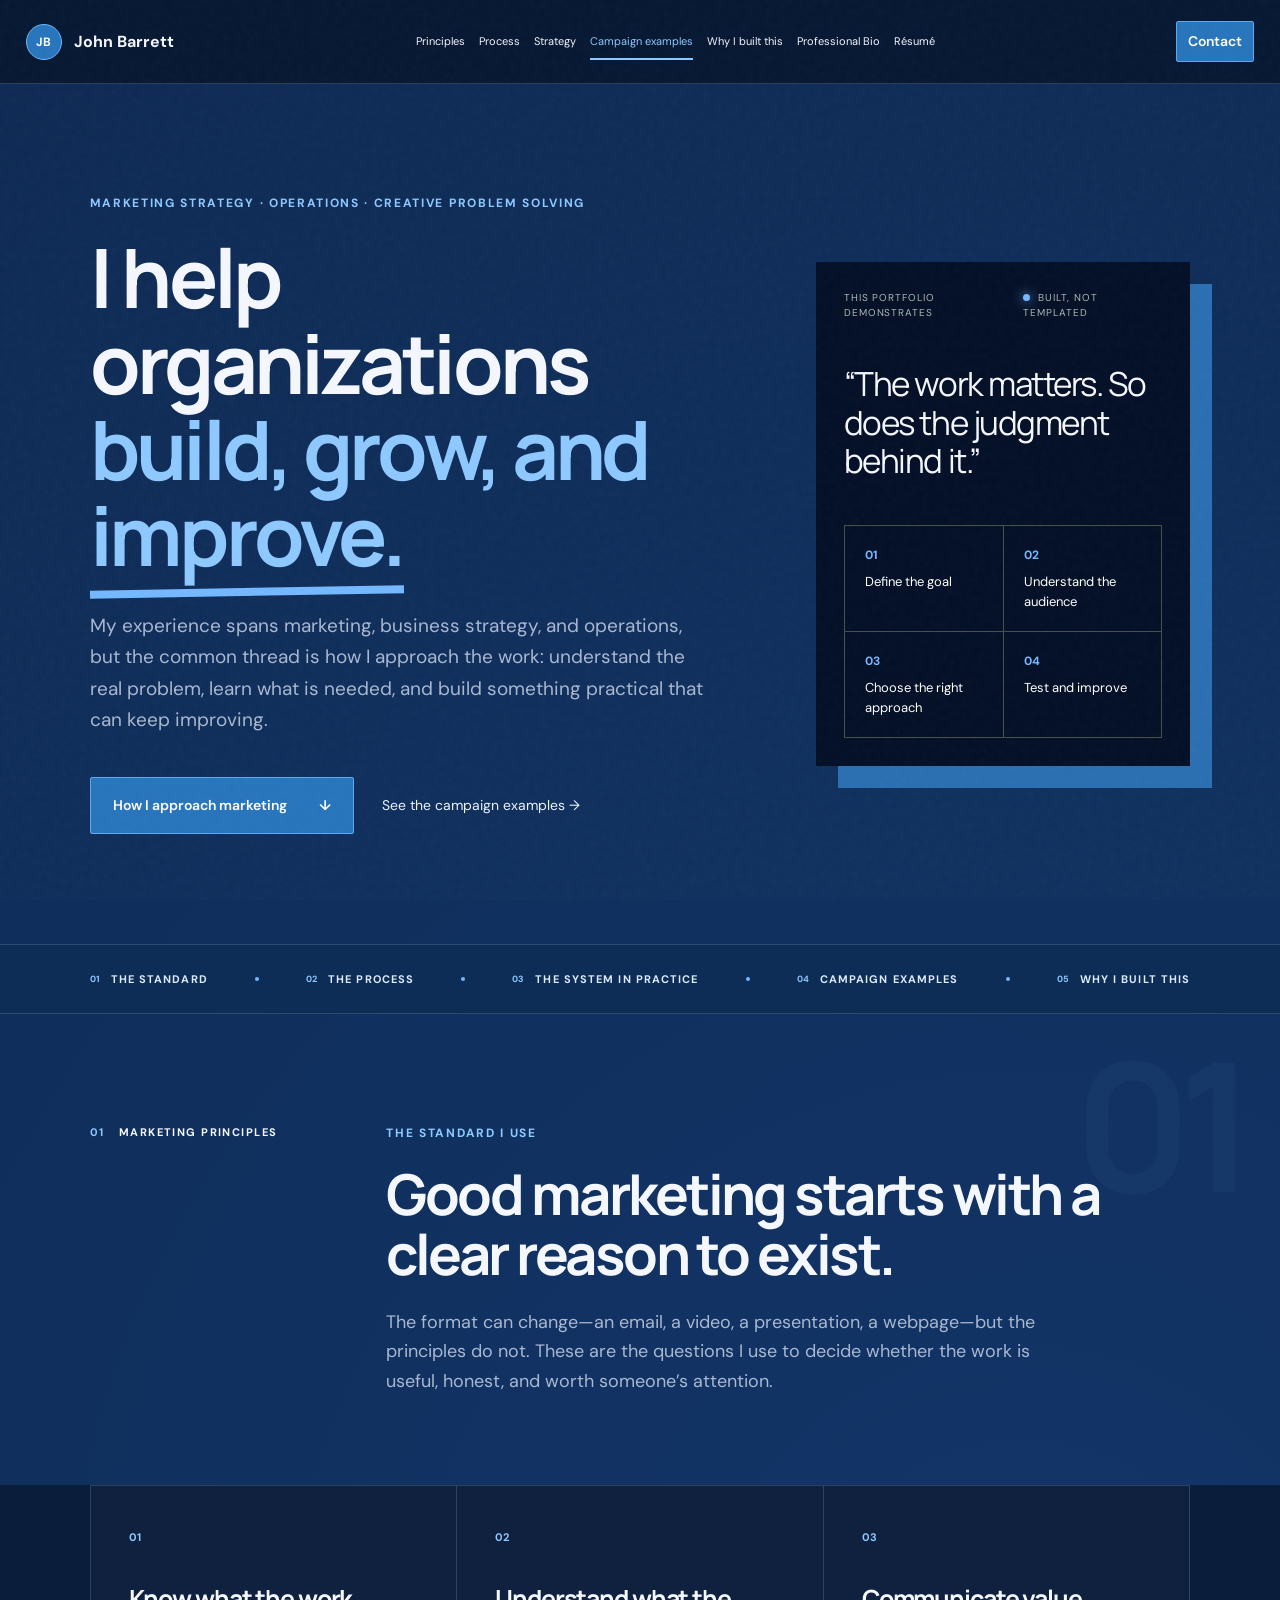
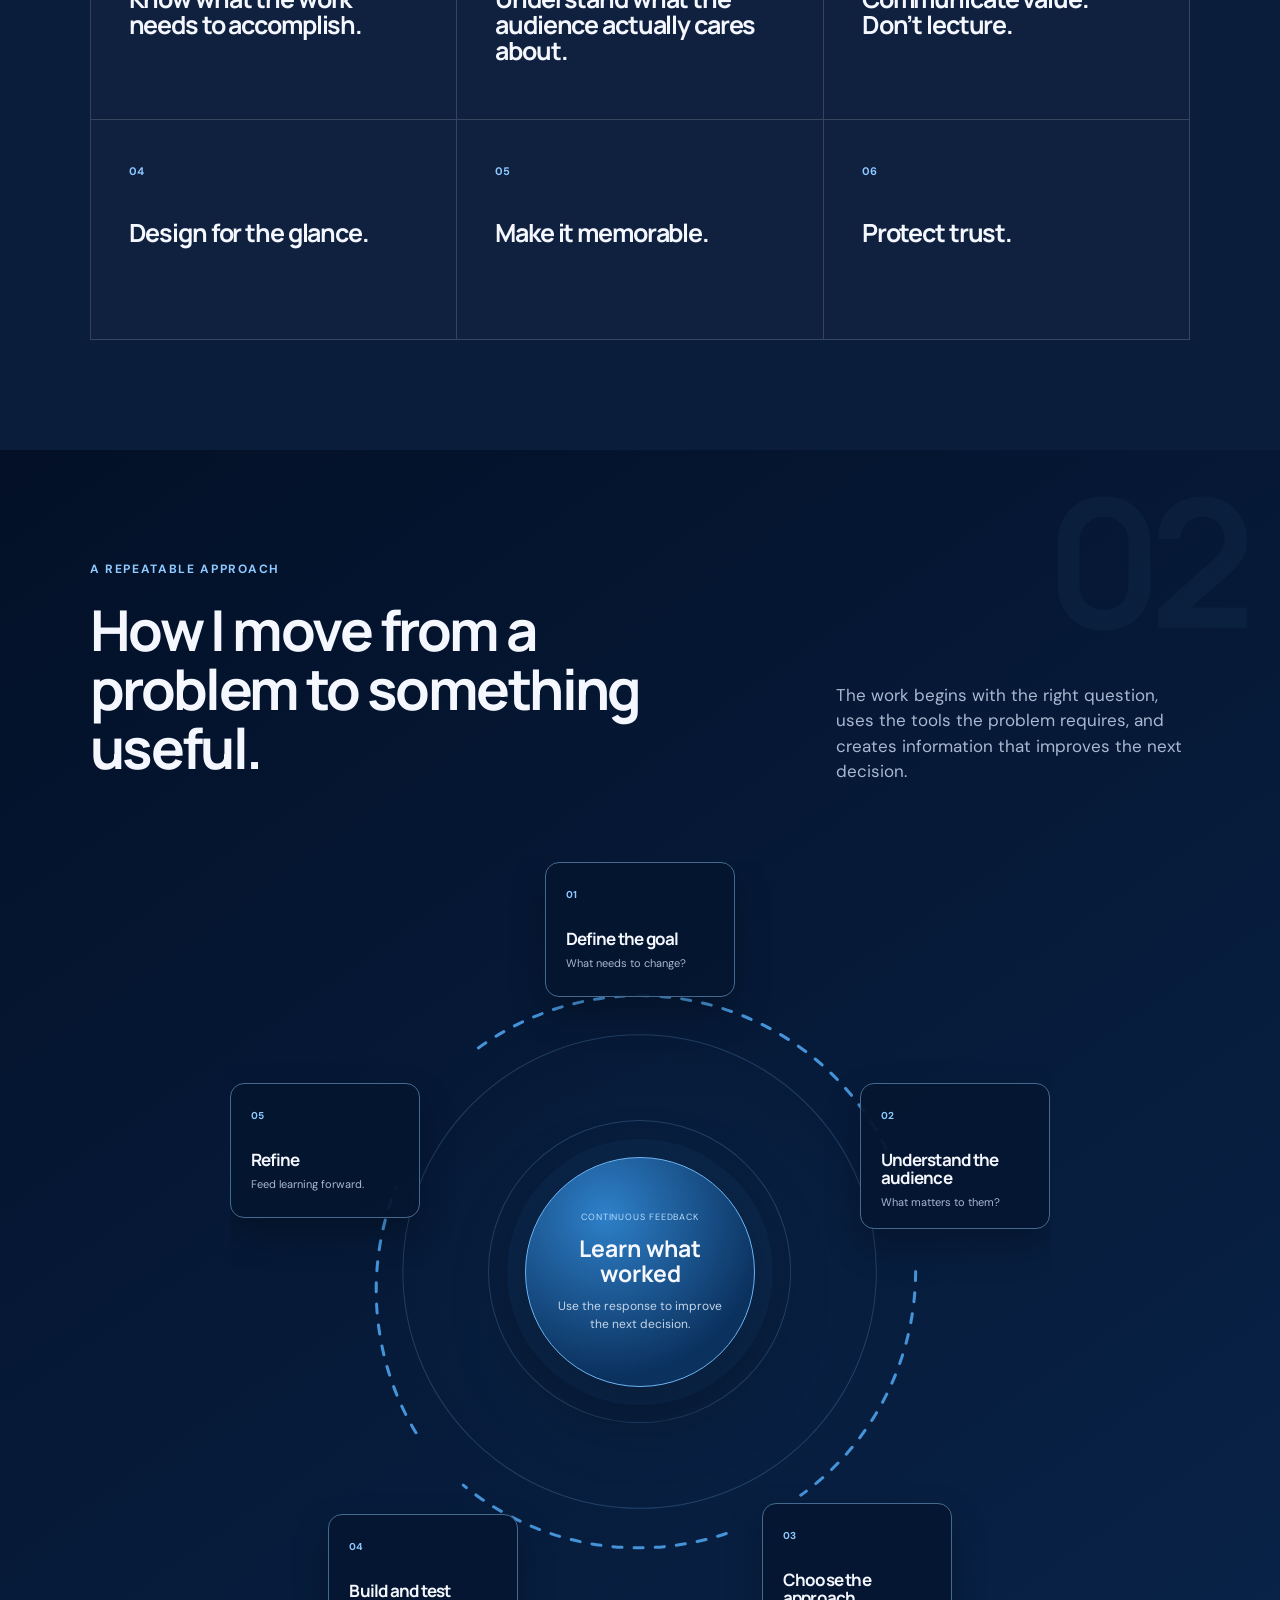
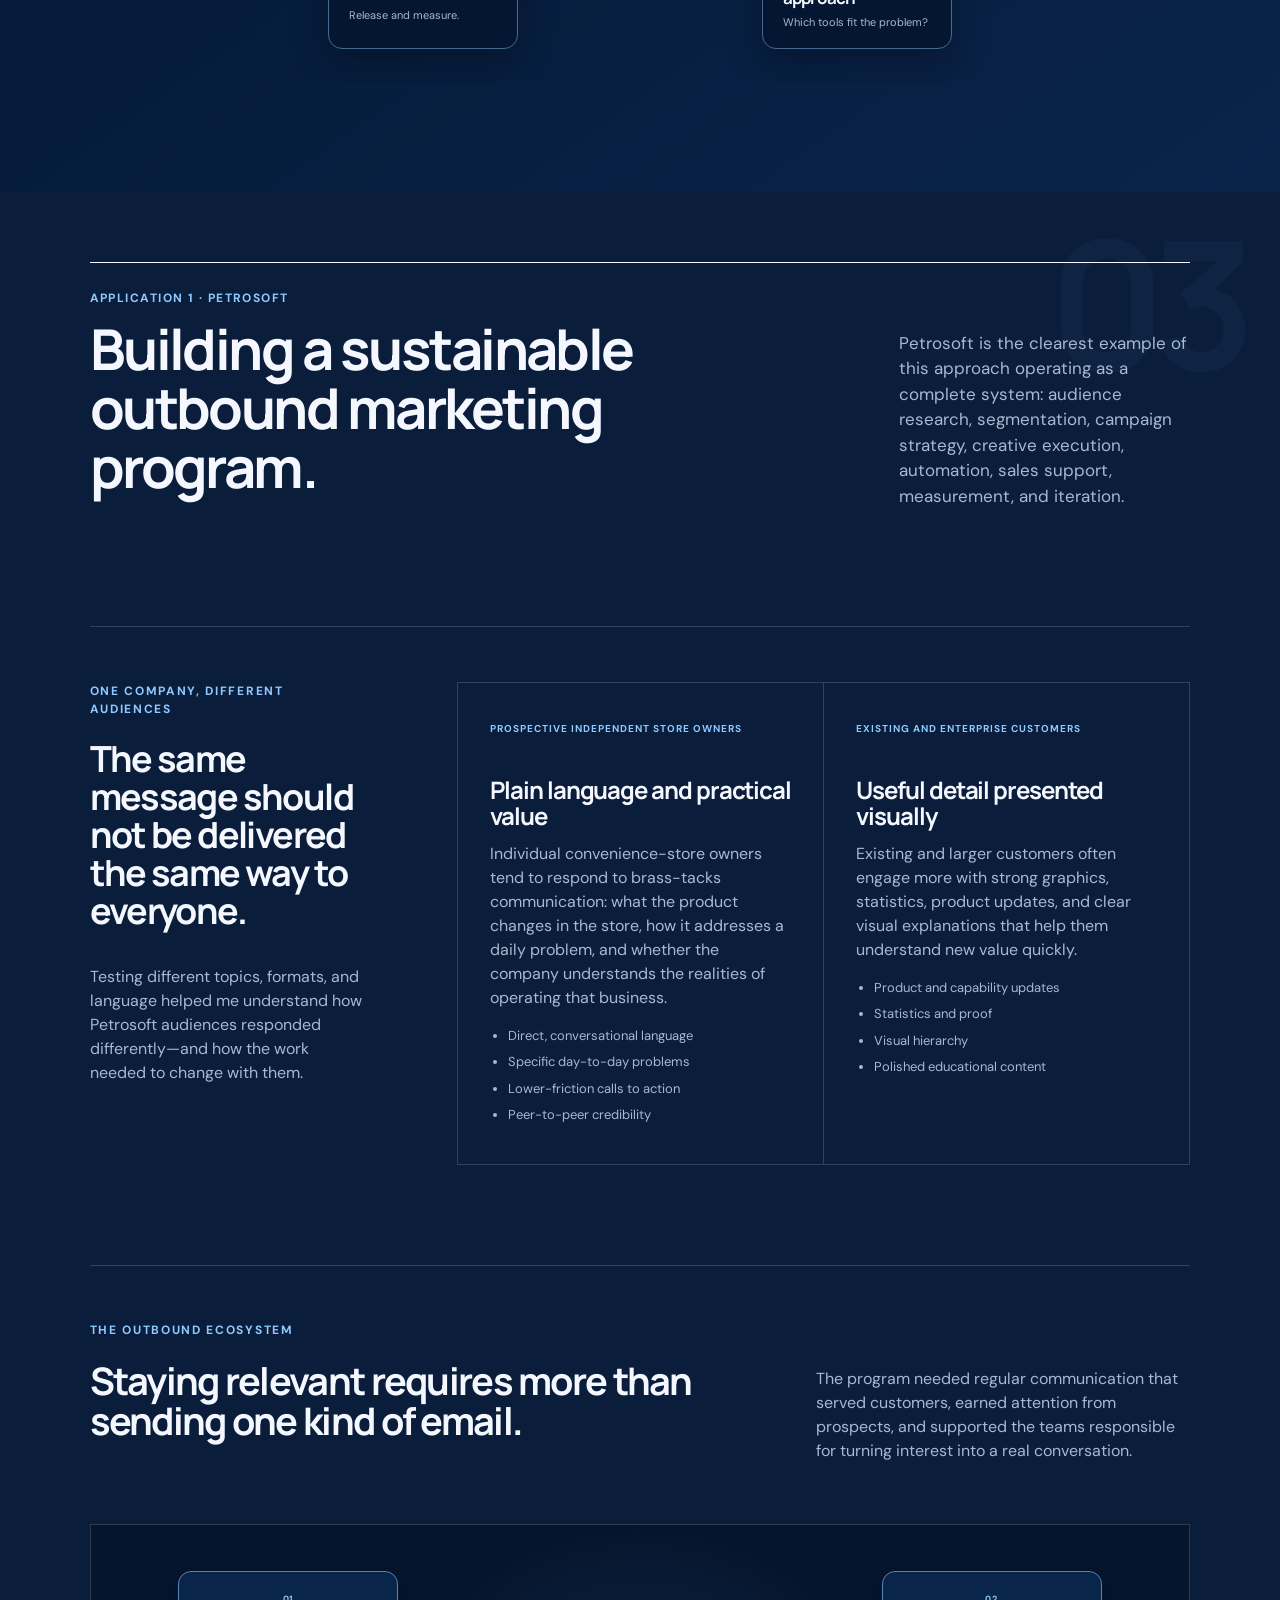
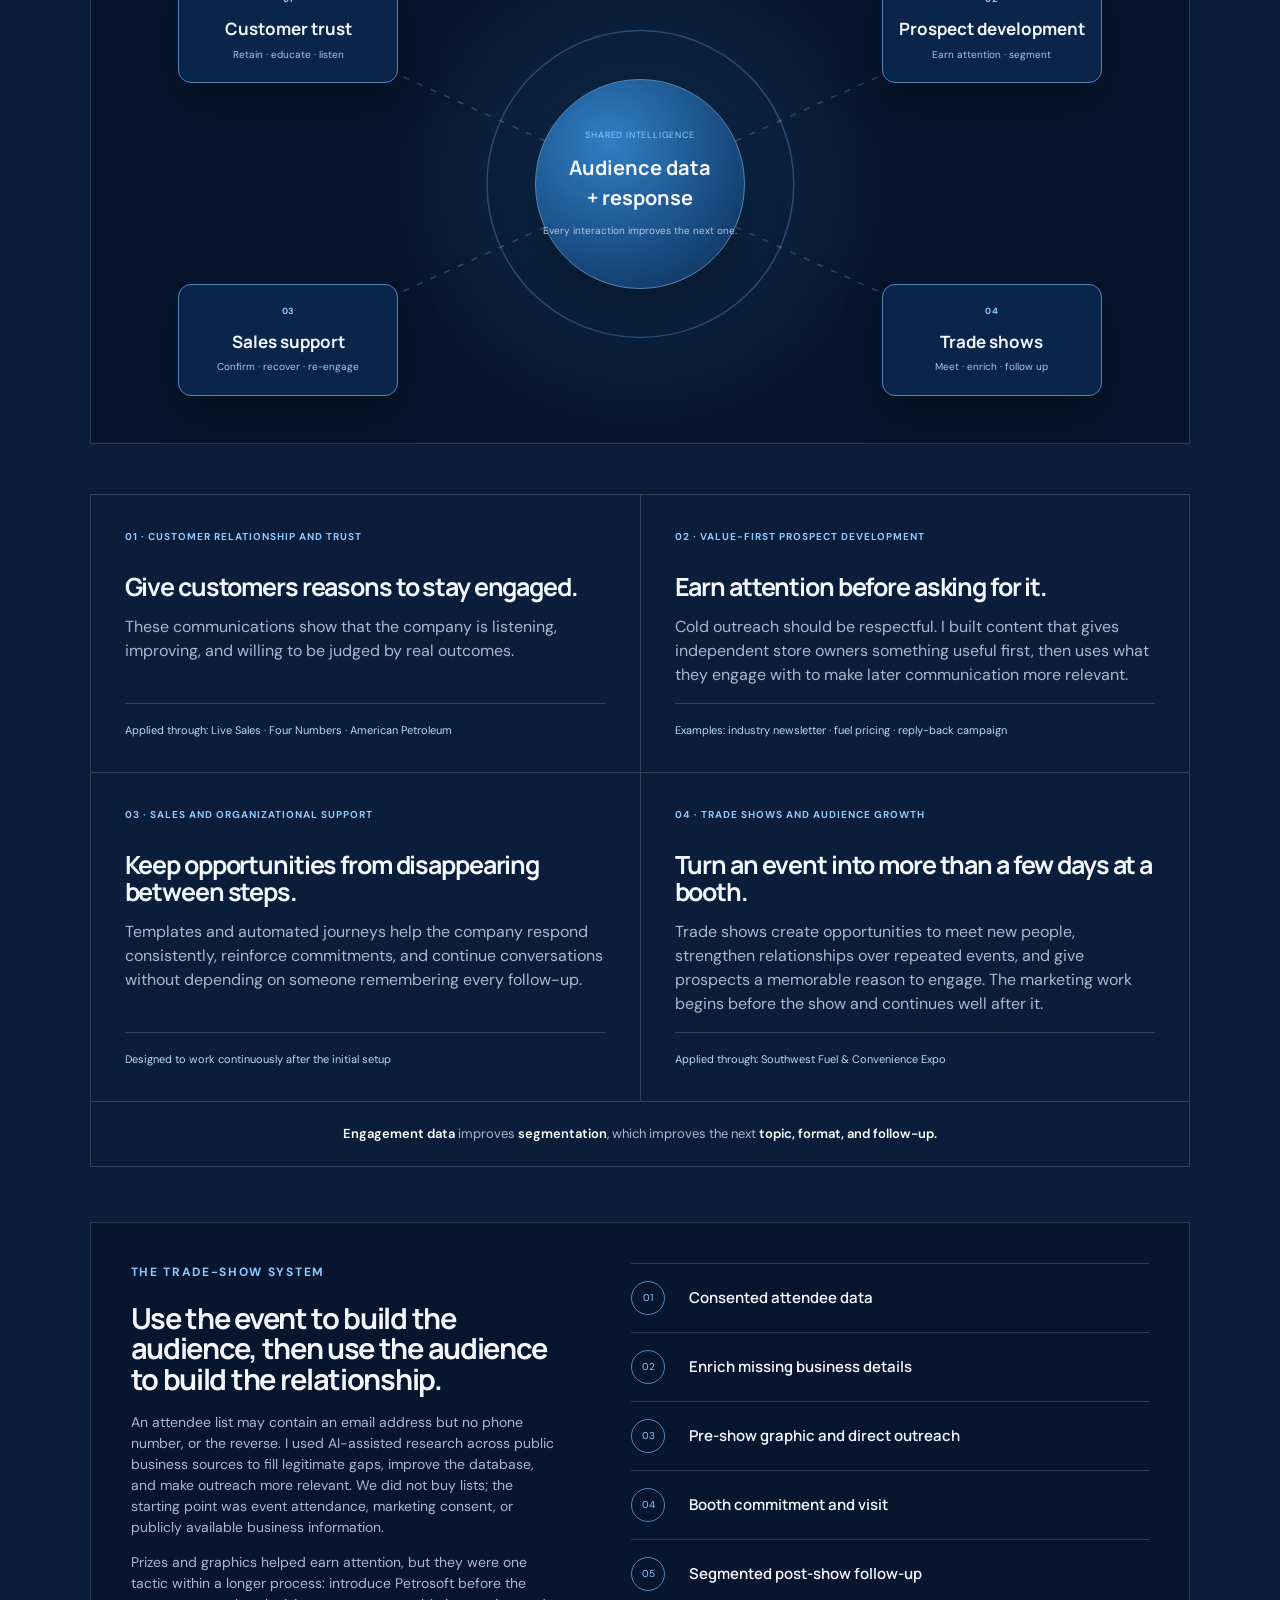
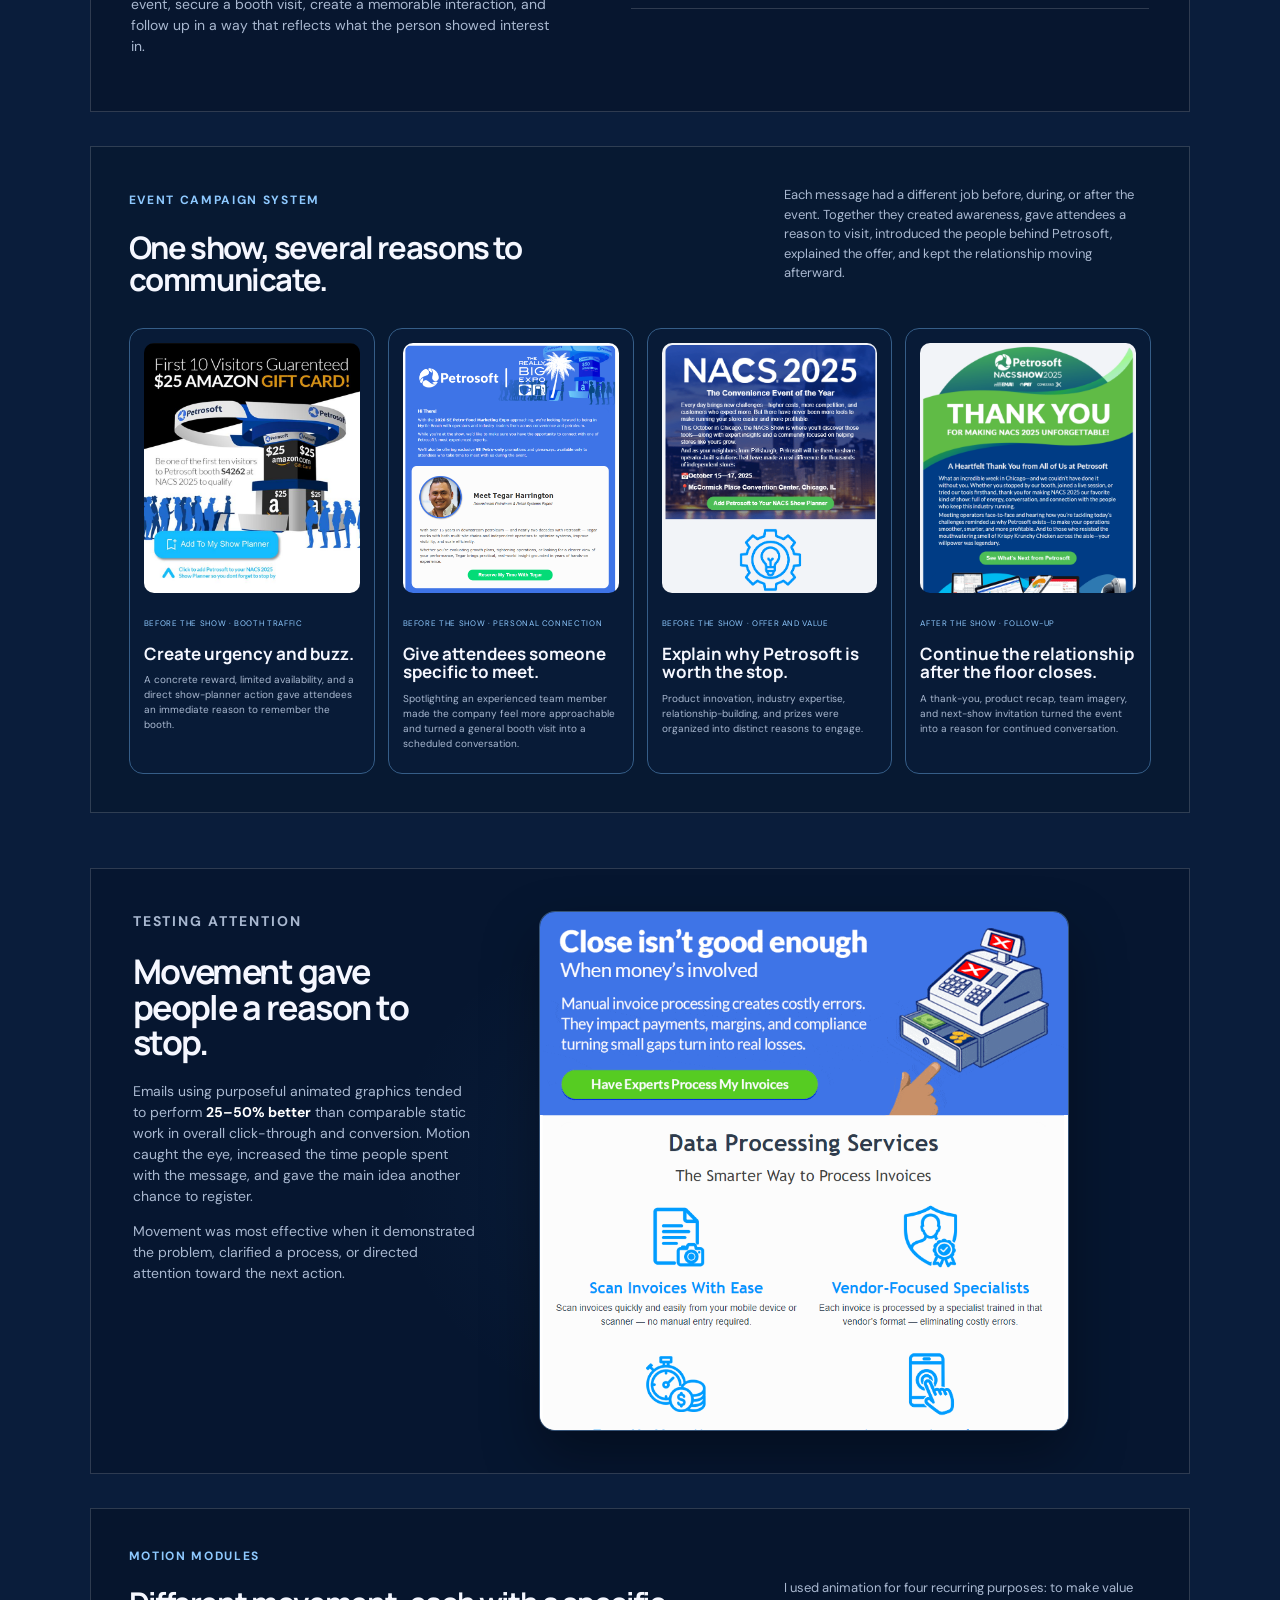
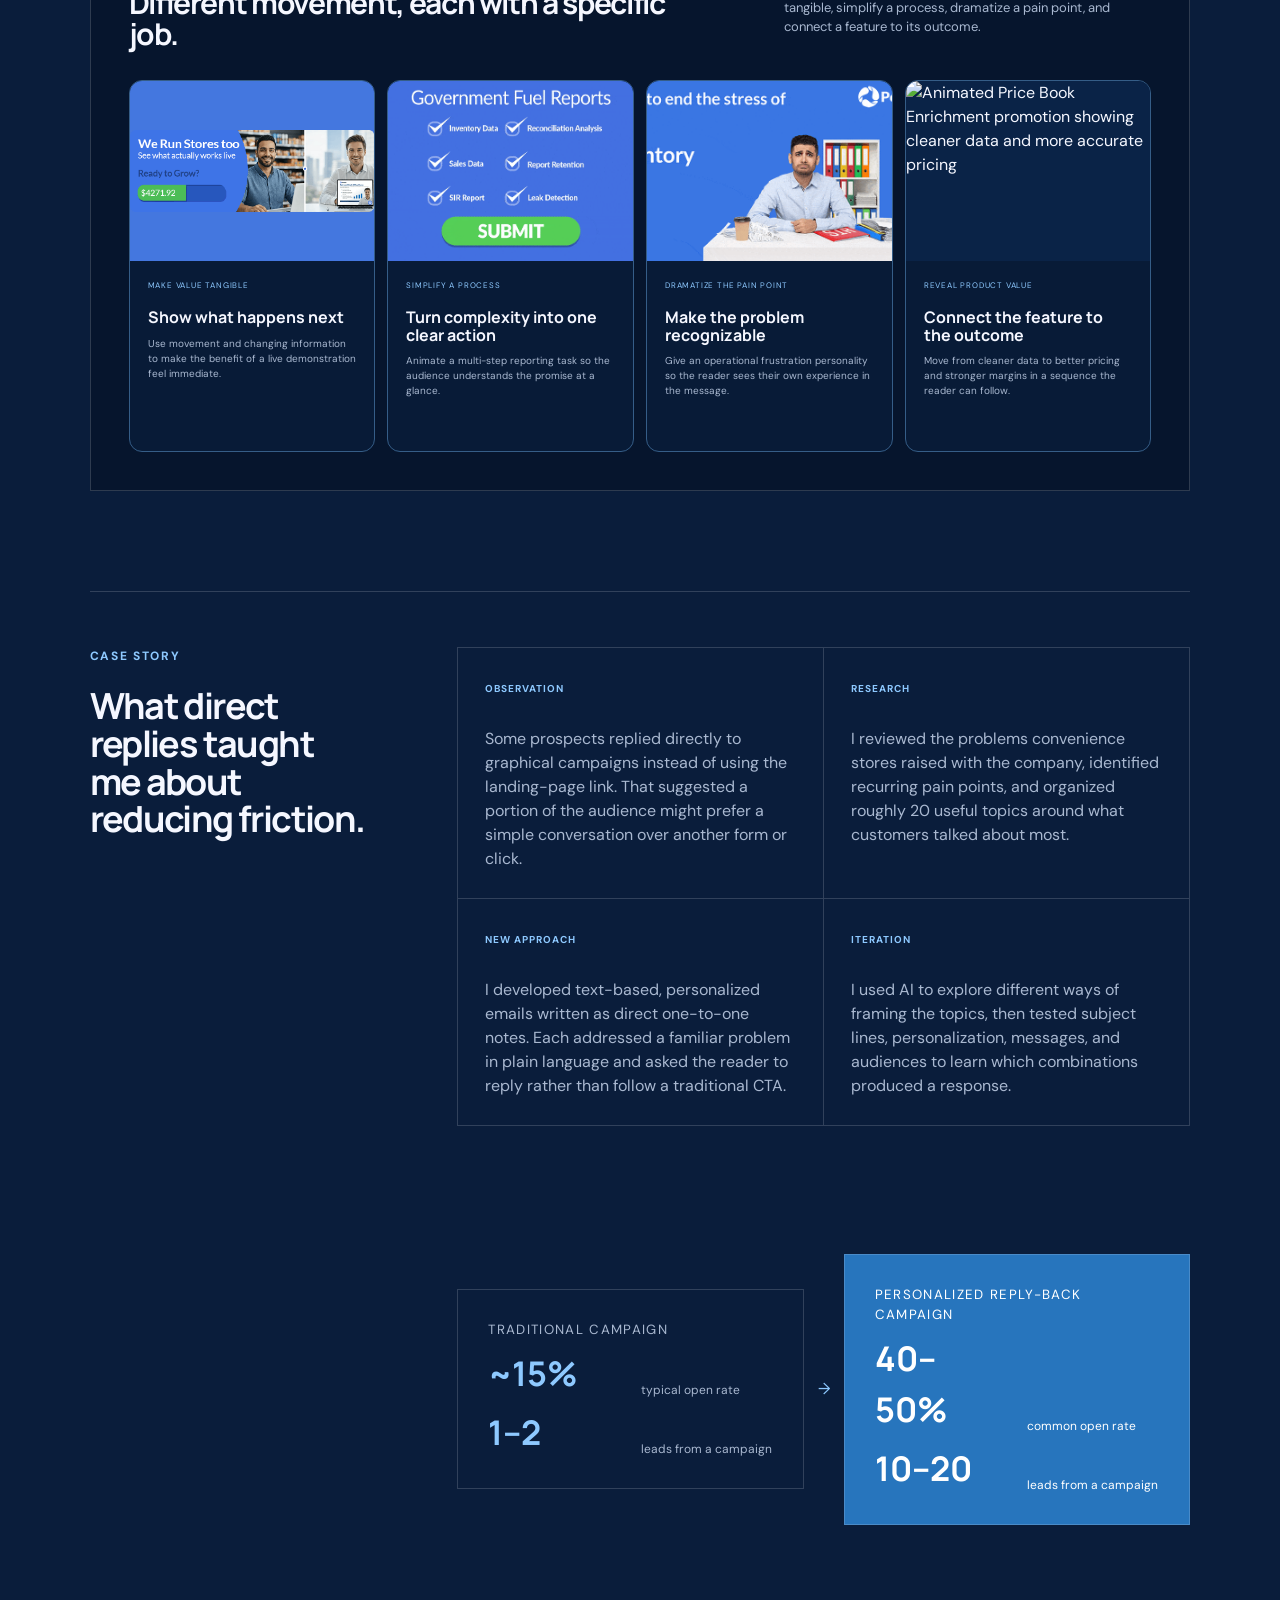
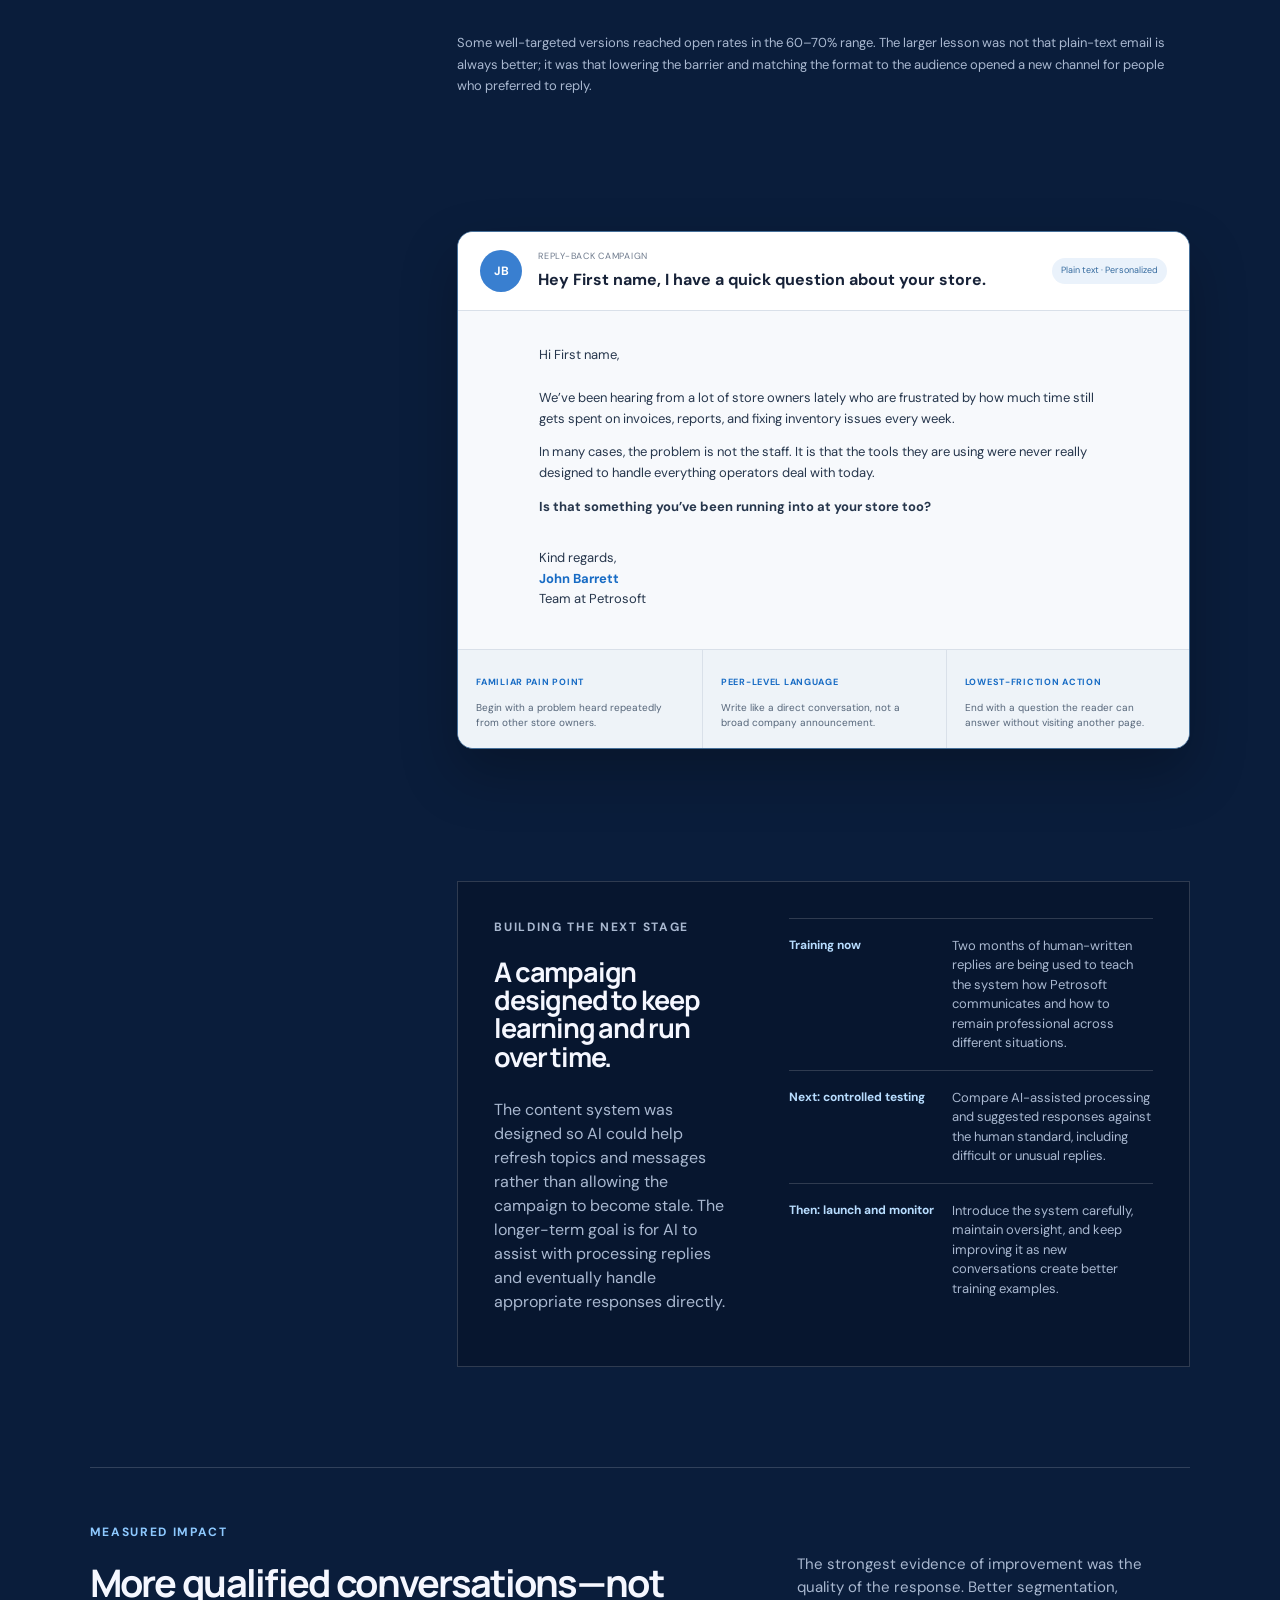
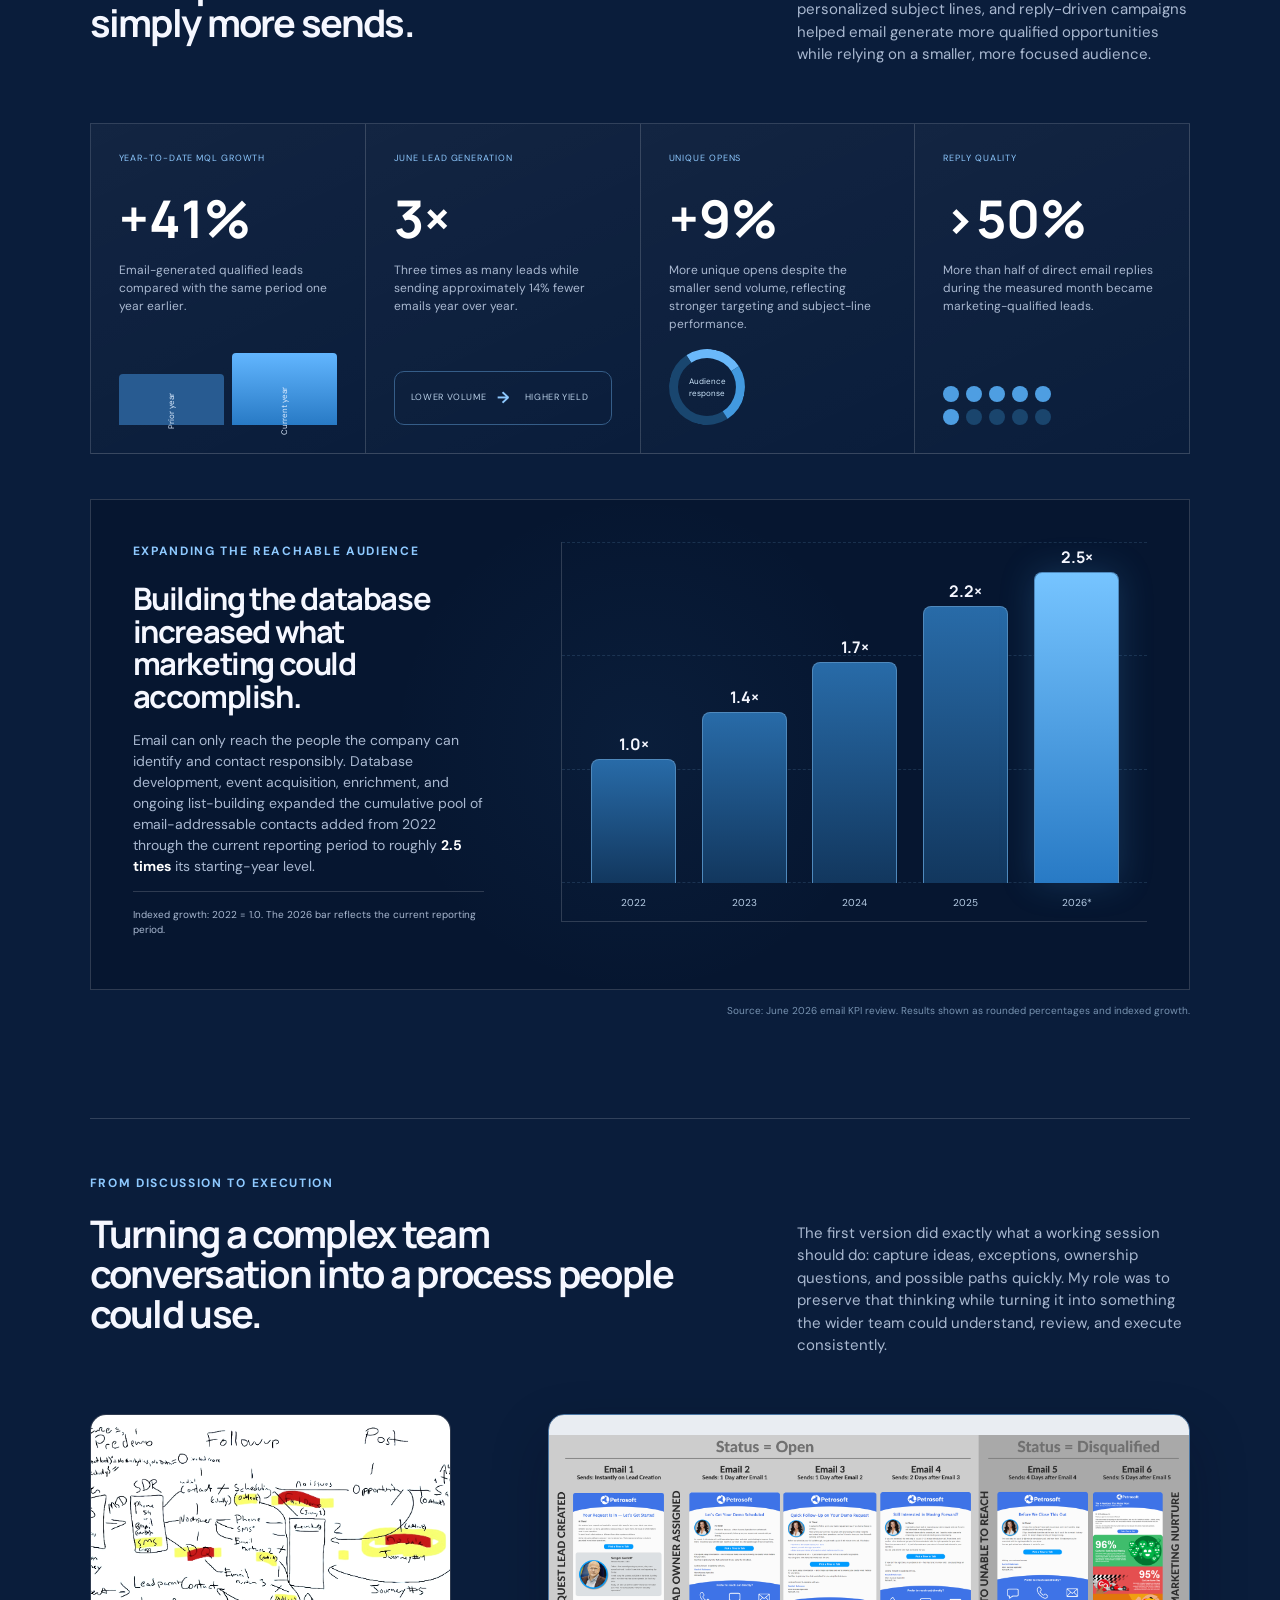
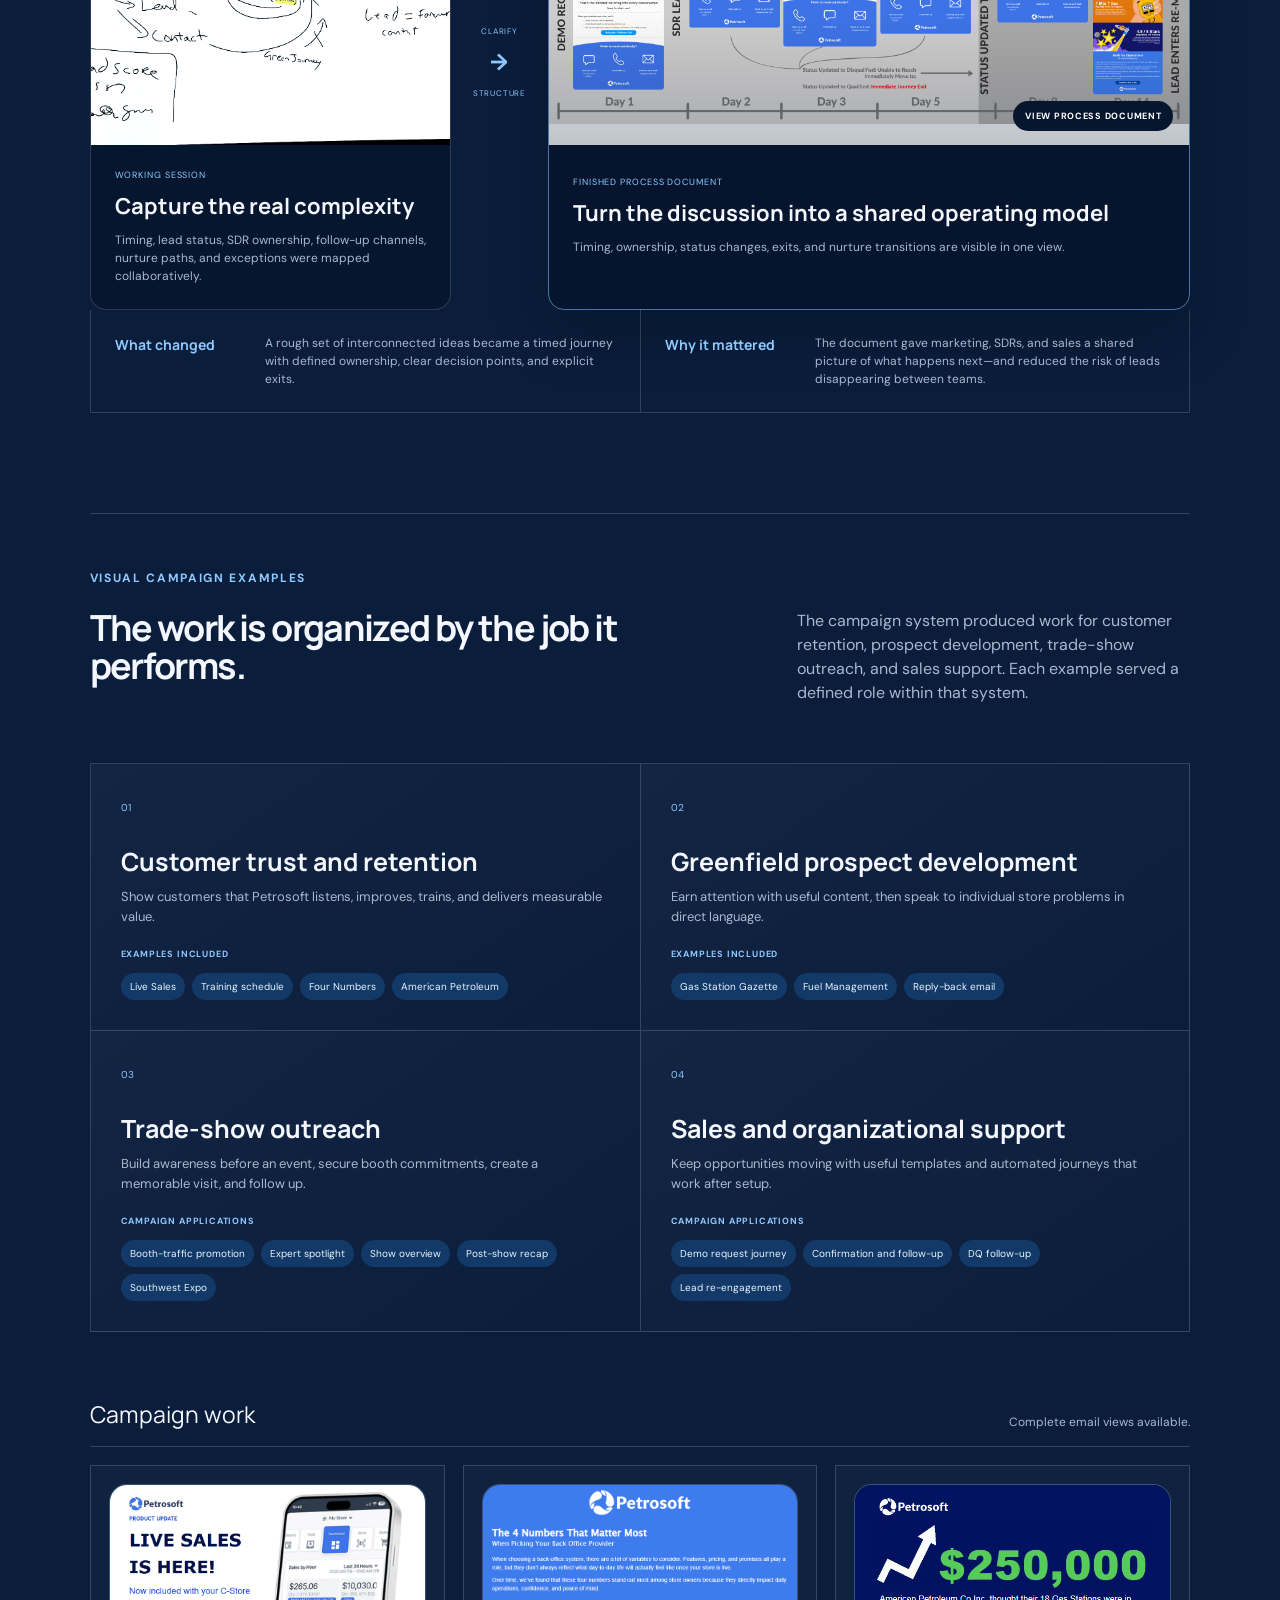
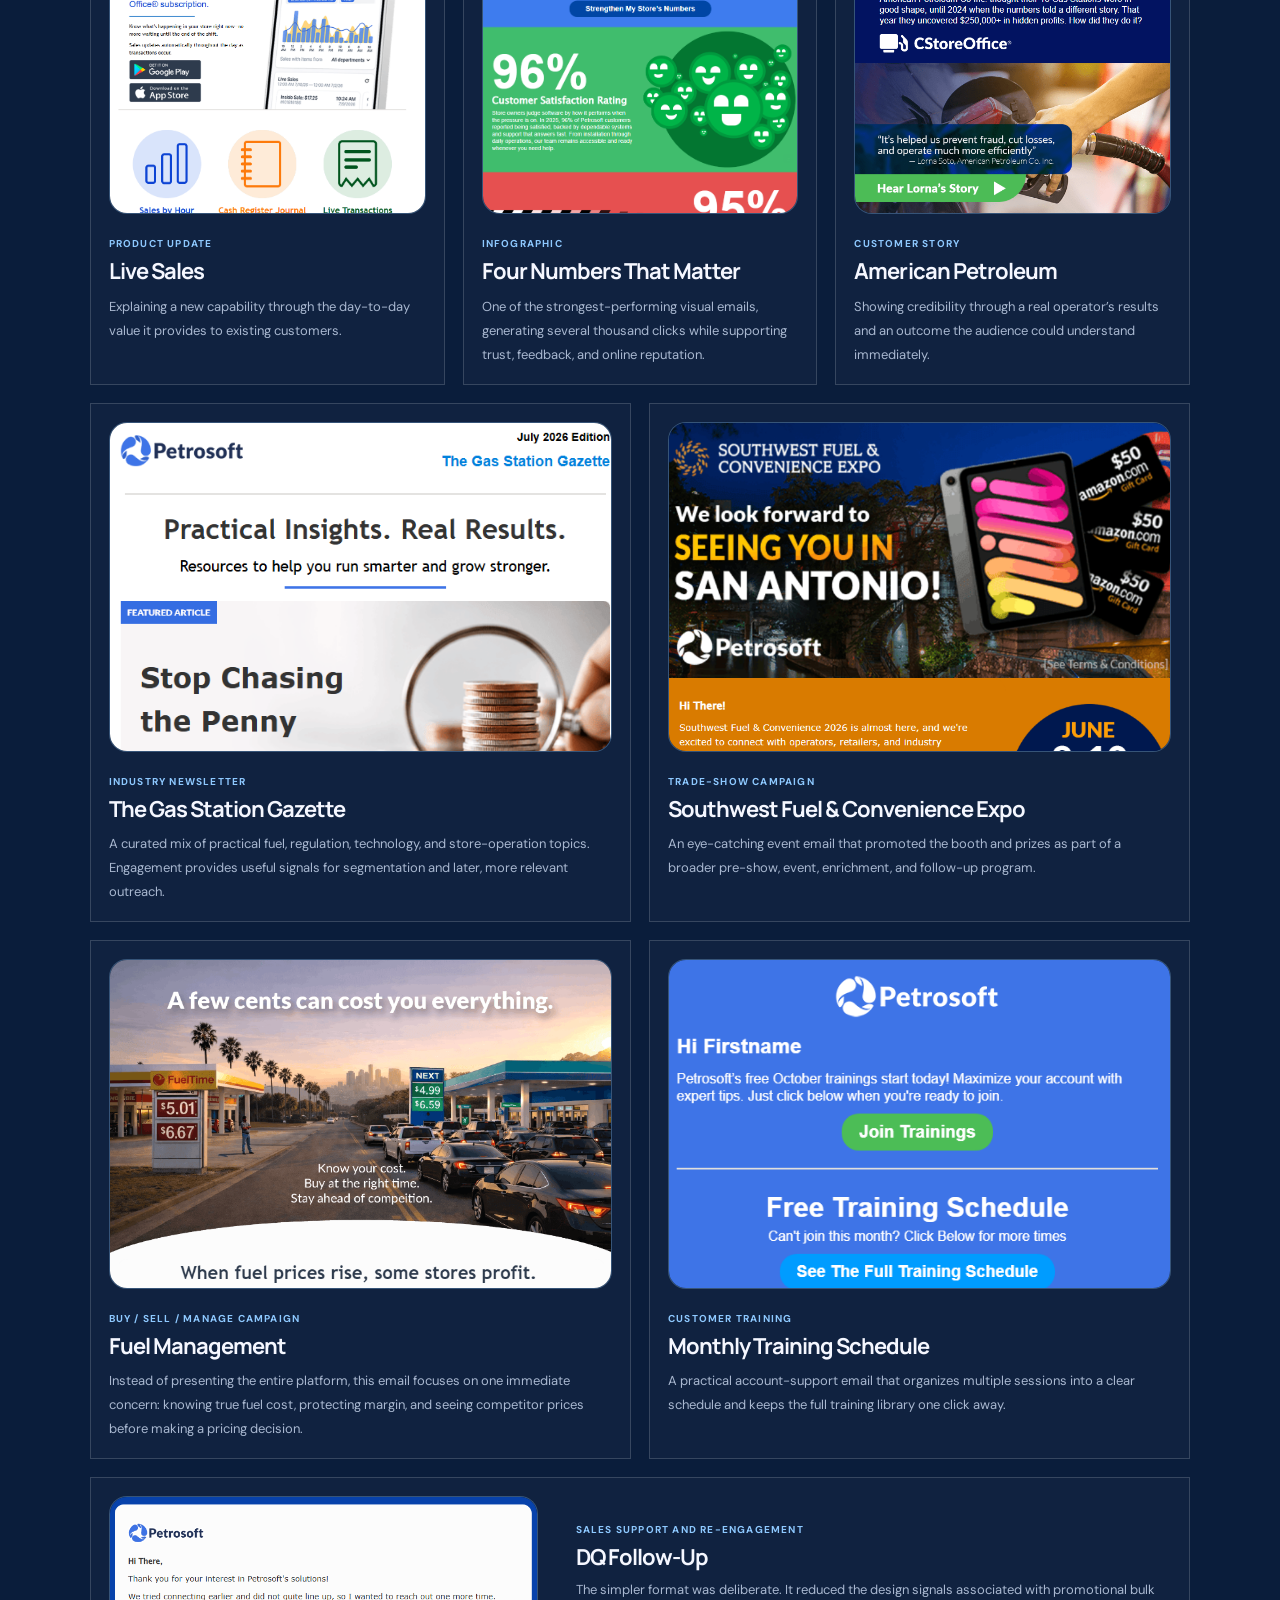
==== commit bda75a8e: "Fix portfolio contact link and presentation copy" ====
--- a/index.html
+++ b/index.html
@@ -160,7 +160,7 @@
         <div class="motion-study interactive-surface">
           <div class="motion-copy"><p class="eyebrow">Testing attention</p><h3>Movement gave people a reason to stop.</h3><p>Emails using purposeful animated graphics tended to perform <strong>25–50% better</strong> than comparable static work in overall click-through and conversion. Motion caught the eye, increased the time people spent with the message, and gave the main idea another chance to register.</p><p>Movement was most effective when it demonstrated the problem, clarified a process, or directed attention toward the next action.</p></div>
           <div class="motion-compare" aria-label="Data Processing Services email with its animated header in place">
-            <figure class="email-composite"><img class="composite-motion" src="assets/work/dps-animated-header.gif" alt="Animated Data Processing Services email header showing an invoice error being corrected" /><div class="composite-body"><img src="assets/work/data-processing-services.png" alt="Remainder of the Data Processing Services email" /></div><figcaption>Animated header placed into the complete email</figcaption></figure>
+            <figure class="email-composite"><img class="composite-motion" src="assets/work/dps-animated-header.gif" alt="Animated Data Processing Services email header showing an invoice error being corrected" /><div class="composite-body"><img src="assets/work/data-processing-services.png" alt="Remainder of the Data Processing Services email" /></div></figure>
           </div>
         </div>
         <div class="motion-library">
@@ -299,7 +299,8 @@
       <p class="eyebrow">The larger point</p>
       <h2>Give me a vision worth carrying, and I will find a way to move it forward.</h2>
       <p>I take seriously the responsibility of representing a company clearly and credibly. My job is to understand what matters, protect the trust behind the message, and turn that vision into communication people can understand and act on.</p>
-      <div class="button button-light contact-invitation">Let’s discuss what we can build <span>↗</span></div>
+      <a class="button button-light contact-invitation" href="mailto:johnpatrick628@gmail.com?subject=Portfolio%20conversation">Email me <span>↗</span></a>
+      <a class="contact-address" href="mailto:johnpatrick628@gmail.com">johnpatrick628@gmail.com</a>
     </section>
   </main>
 
--- a/styles.css
+++ b/styles.css
@@ -220,7 +220,8 @@
 @media(max-width:1000px){.translation-head,.translation-compare{grid-template-columns:1fr}.translation-arrow{flex-direction:row}.translation-arrow b{transform:rotate(90deg)}.translation-outcome{grid-template-columns:1fr}.translation-outcome>div+div{border-left:0;border-top:1px solid var(--line)}}
 @media(max-width:600px){.translation-outcome>div{grid-template-columns:1fr}.whiteboard-proof>img,.journey-document button{height:240px}}
 
-.contact-invitation{cursor:default;display:inline-flex}
+.contact-invitation{display:inline-flex;text-decoration:none}
+.contact-address{display:block;width:max-content;margin:18px auto 0;color:#cfe6ff;font-weight:600;text-decoration:none;border-bottom:1px solid rgba(207,230,255,.45)}.contact-address:hover{color:#fff;border-color:#fff}
 
 /* Animated email modules */
 .motion-library{margin-top:34px;padding:38px;border:1px solid var(--line);background:#06152d}.motion-library-head{display:grid;grid-template-columns:1fr .65fr;gap:7vw;align-items:end;margin-bottom:30px}.motion-library-head h3{font-size:30px;margin-bottom:0}.motion-library-head>p{color:var(--muted);font-size:13px}.motion-reel{display:grid;grid-template-columns:repeat(4,1fr);gap:12px}.motion-reel figure{margin:0;min-width:0;border:1px solid #355d87;border-radius:13px;overflow:hidden;background:#081b37;transition:transform .25s,border-color .25s,box-shadow .25s}.motion-reel figure:hover{transform:translateY(-6px);border-color:#75b8ff;box-shadow:0 22px 45px rgba(0,0,0,.28)}.motion-reel figure>div{height:180px;overflow:hidden;background:#0a2347}.motion-reel img{width:100%;height:100%;display:block;object-fit:cover;object-position:center;transition:transform .35s}.motion-reel figure:hover img{transform:scale(1.04)}.motion-reel figcaption{padding:18px;min-height:190px}.motion-reel figcaption span{display:block;color:#8ec9ff;font-size:8px;text-transform:uppercase;letter-spacing:.1em}.motion-reel figcaption strong{display:block;font-family:var(--display);font-size:16px;line-height:1.1;margin:18px 0 9px}.motion-reel figcaption p{color:var(--muted);font-size:10px;margin:0}.motion-reel figure:nth-child(1) img{object-fit:cover}.motion-reel figure:nth-child(4) img{object-position:center top}
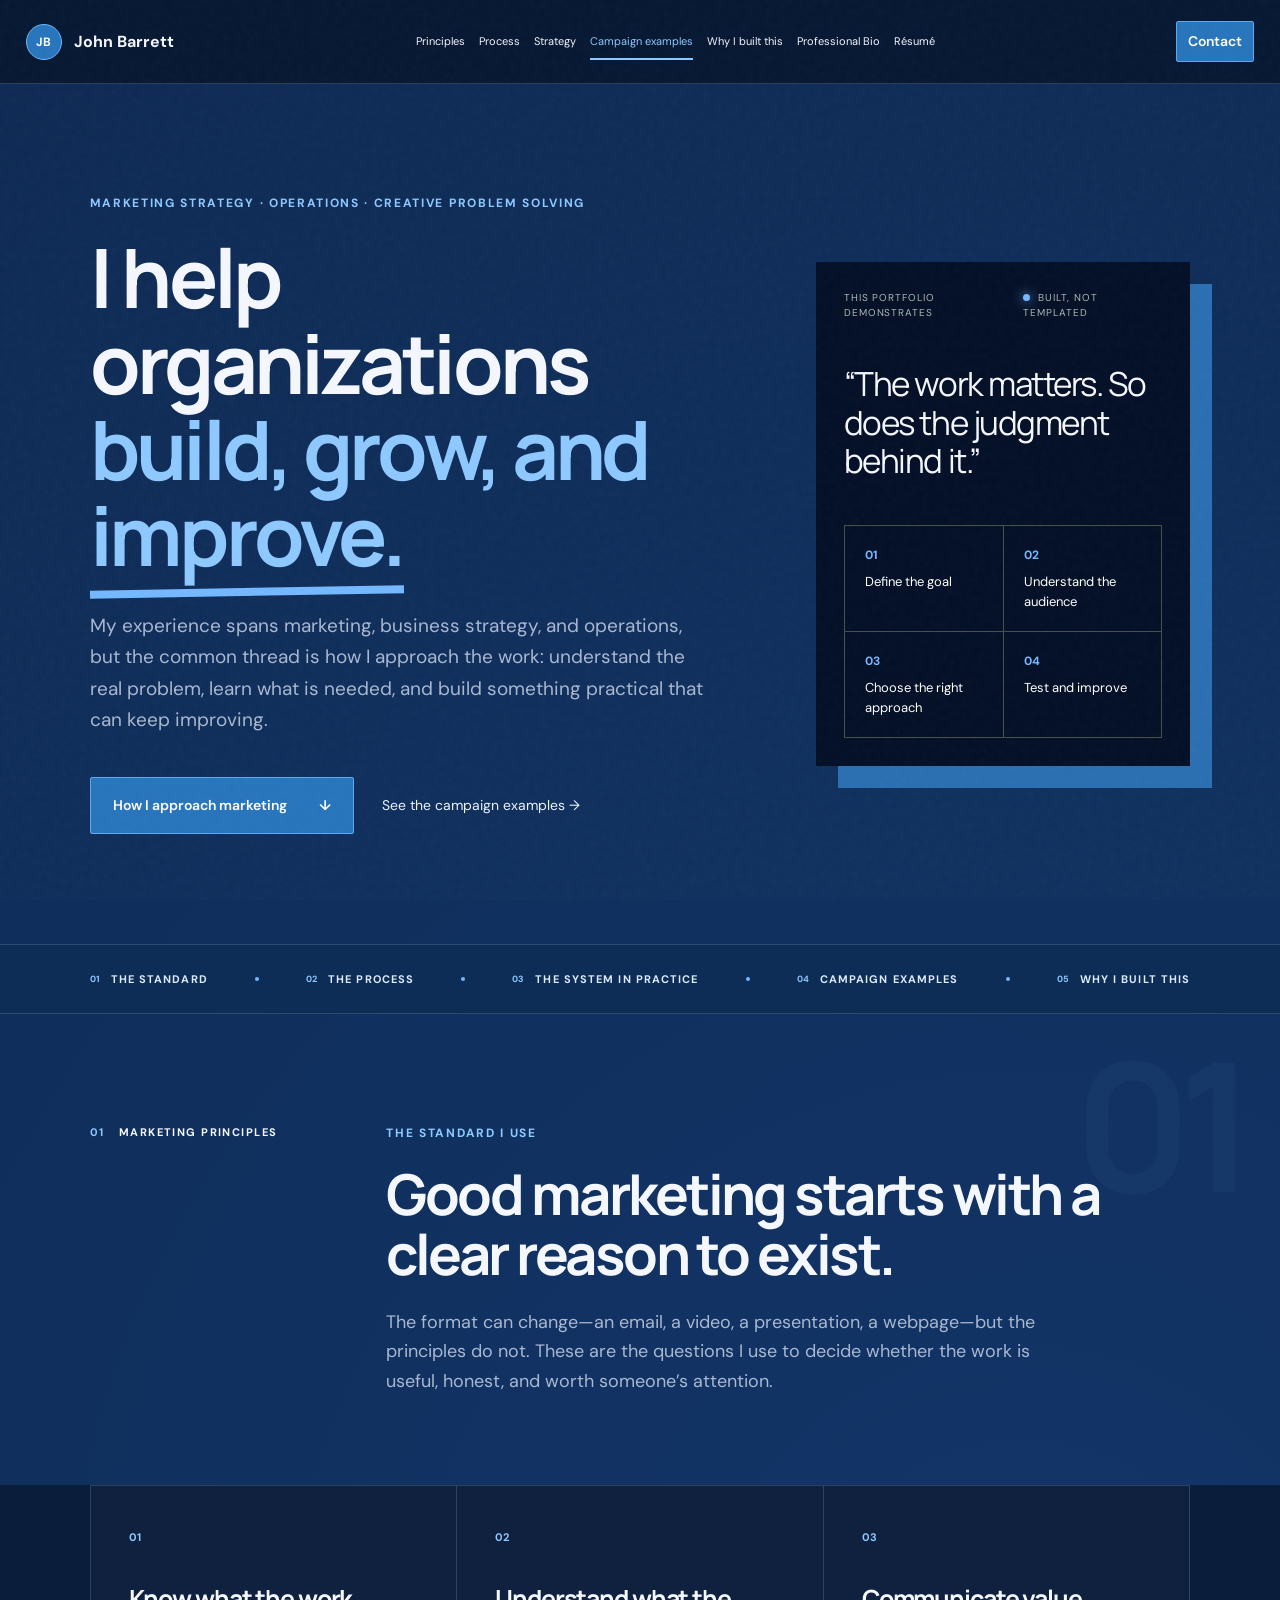
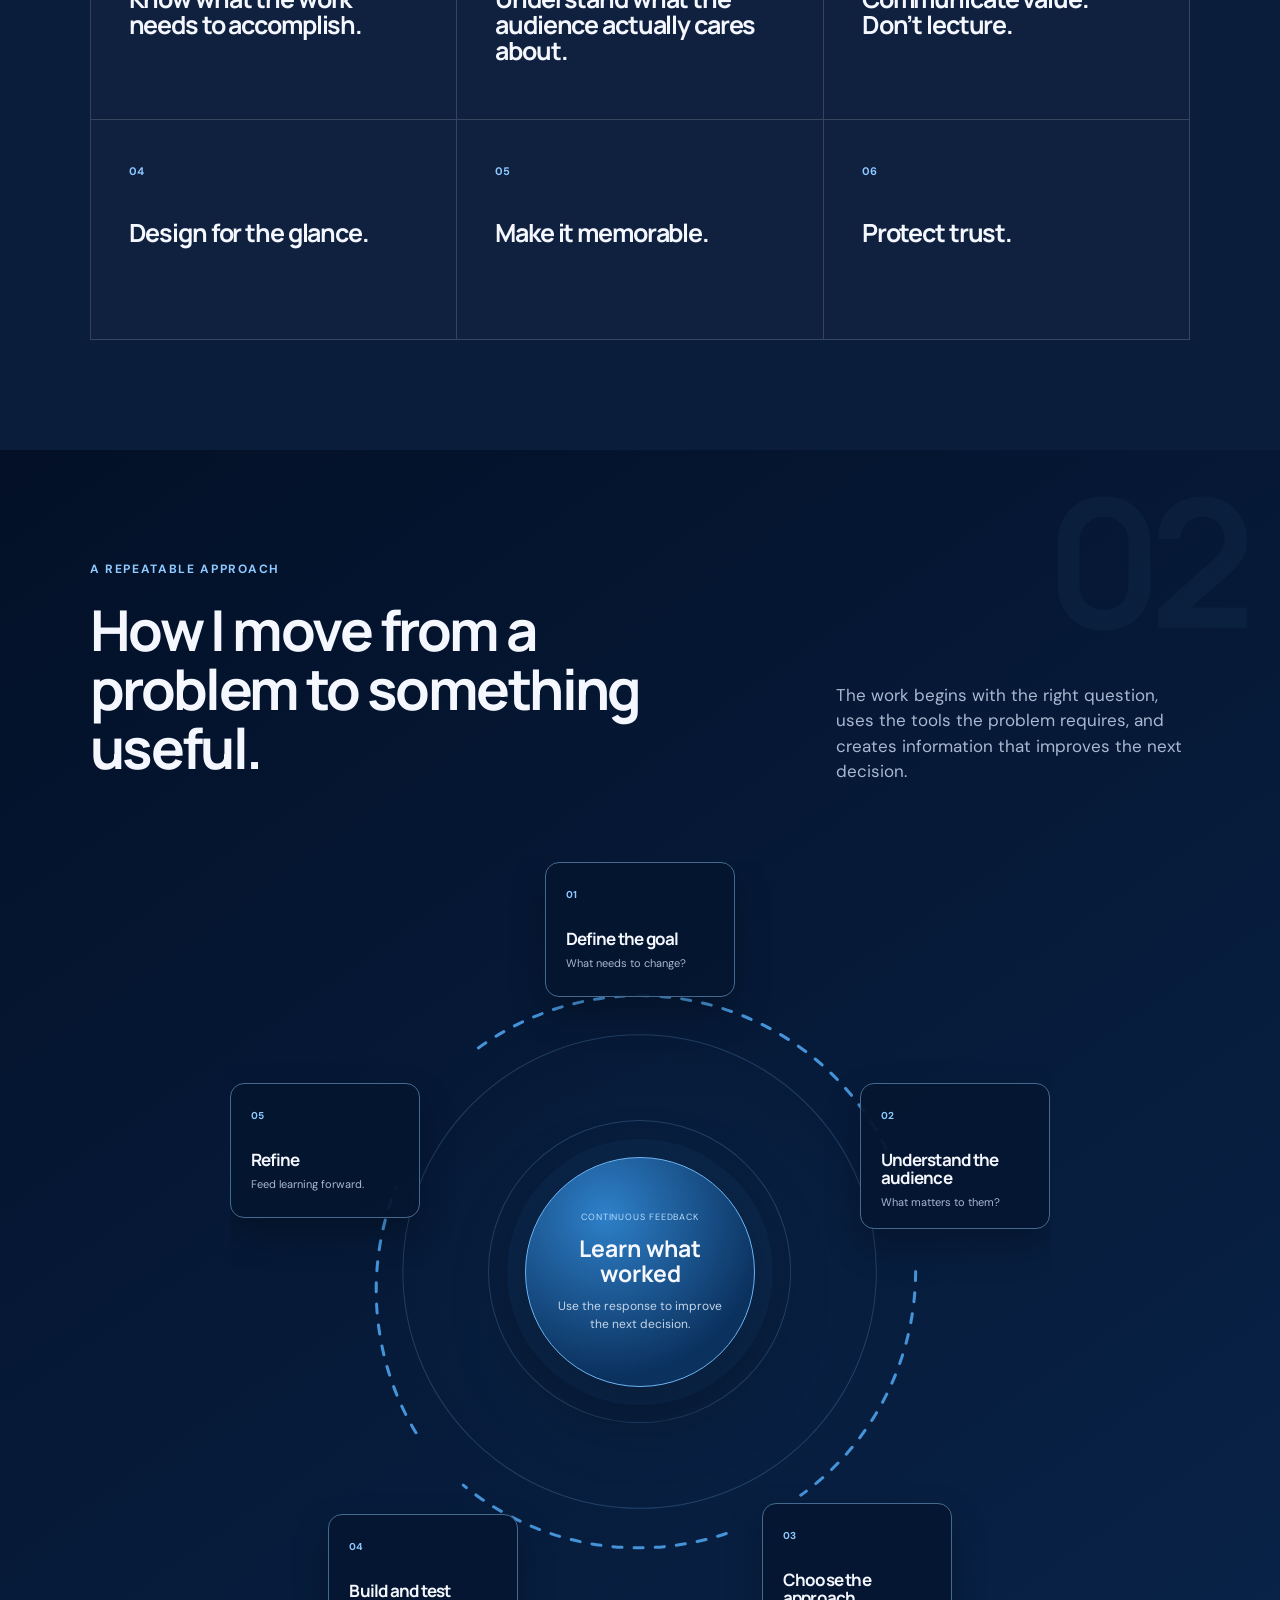
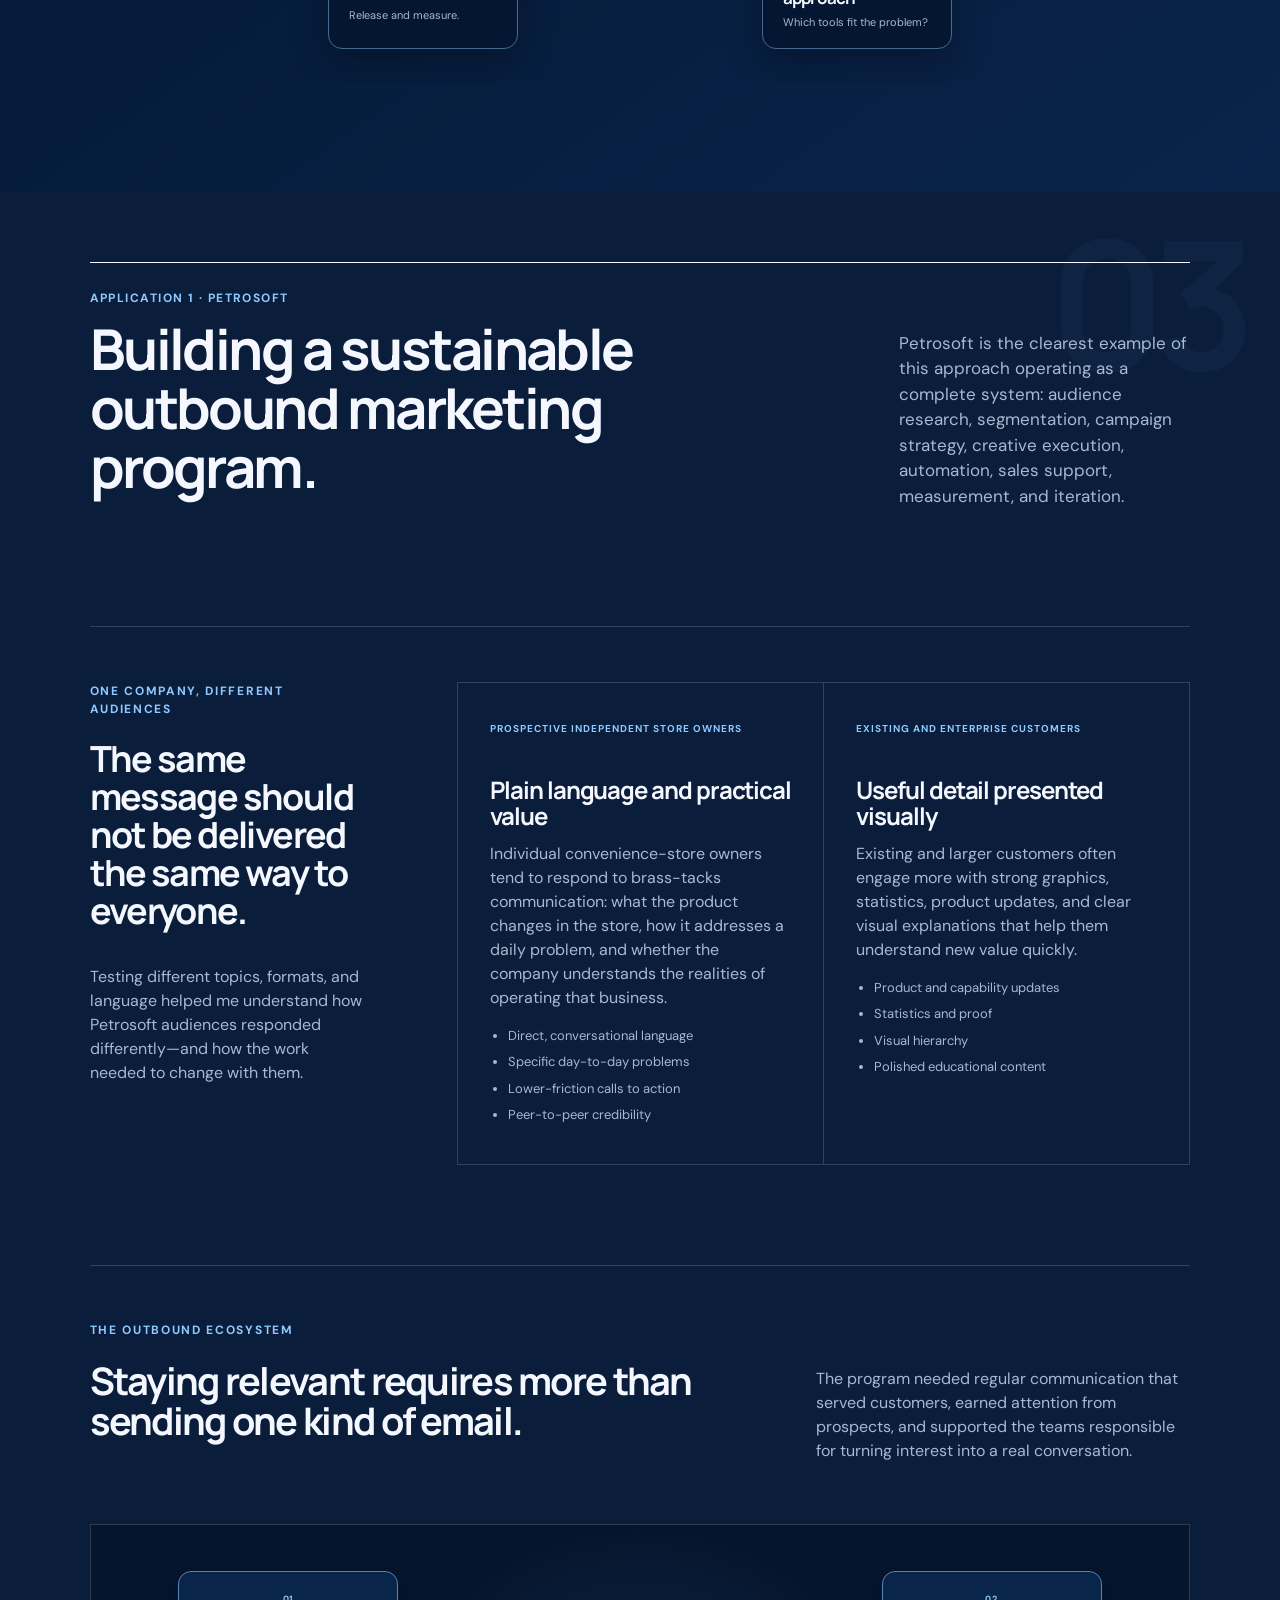
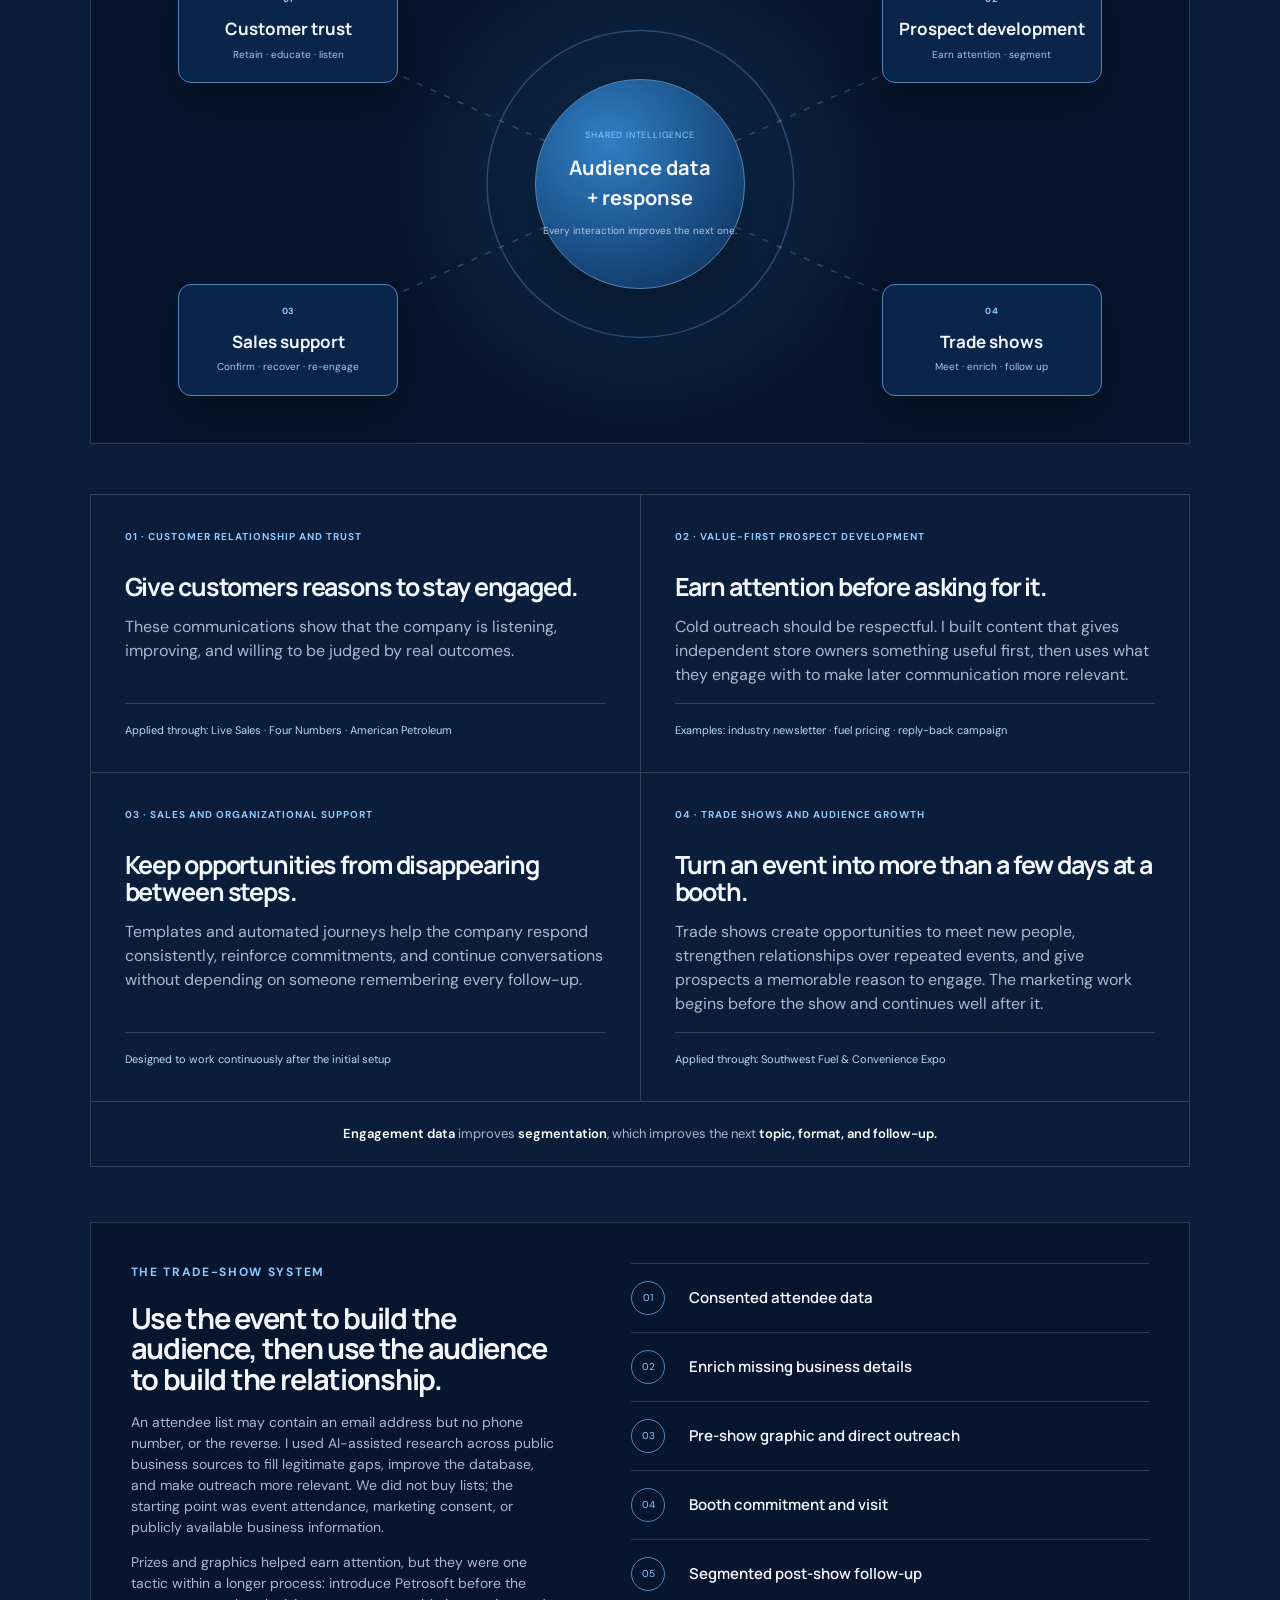
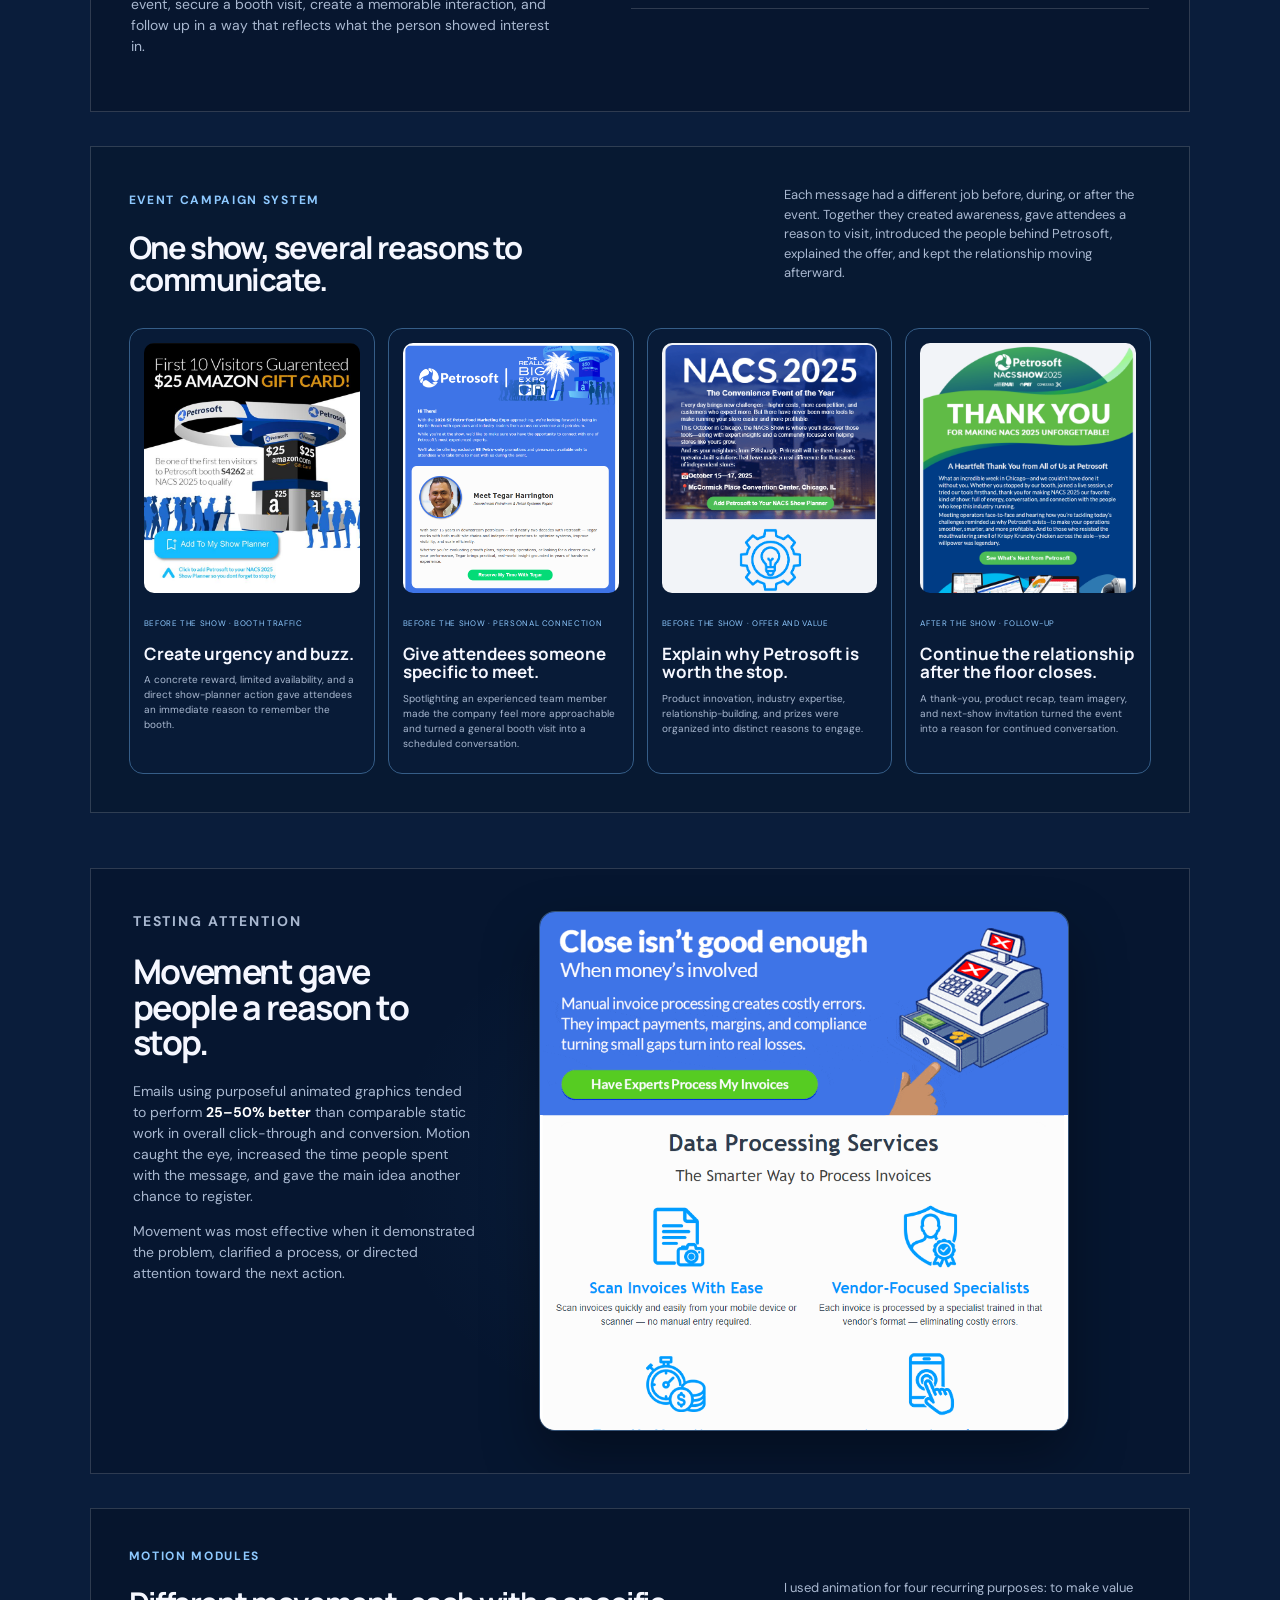
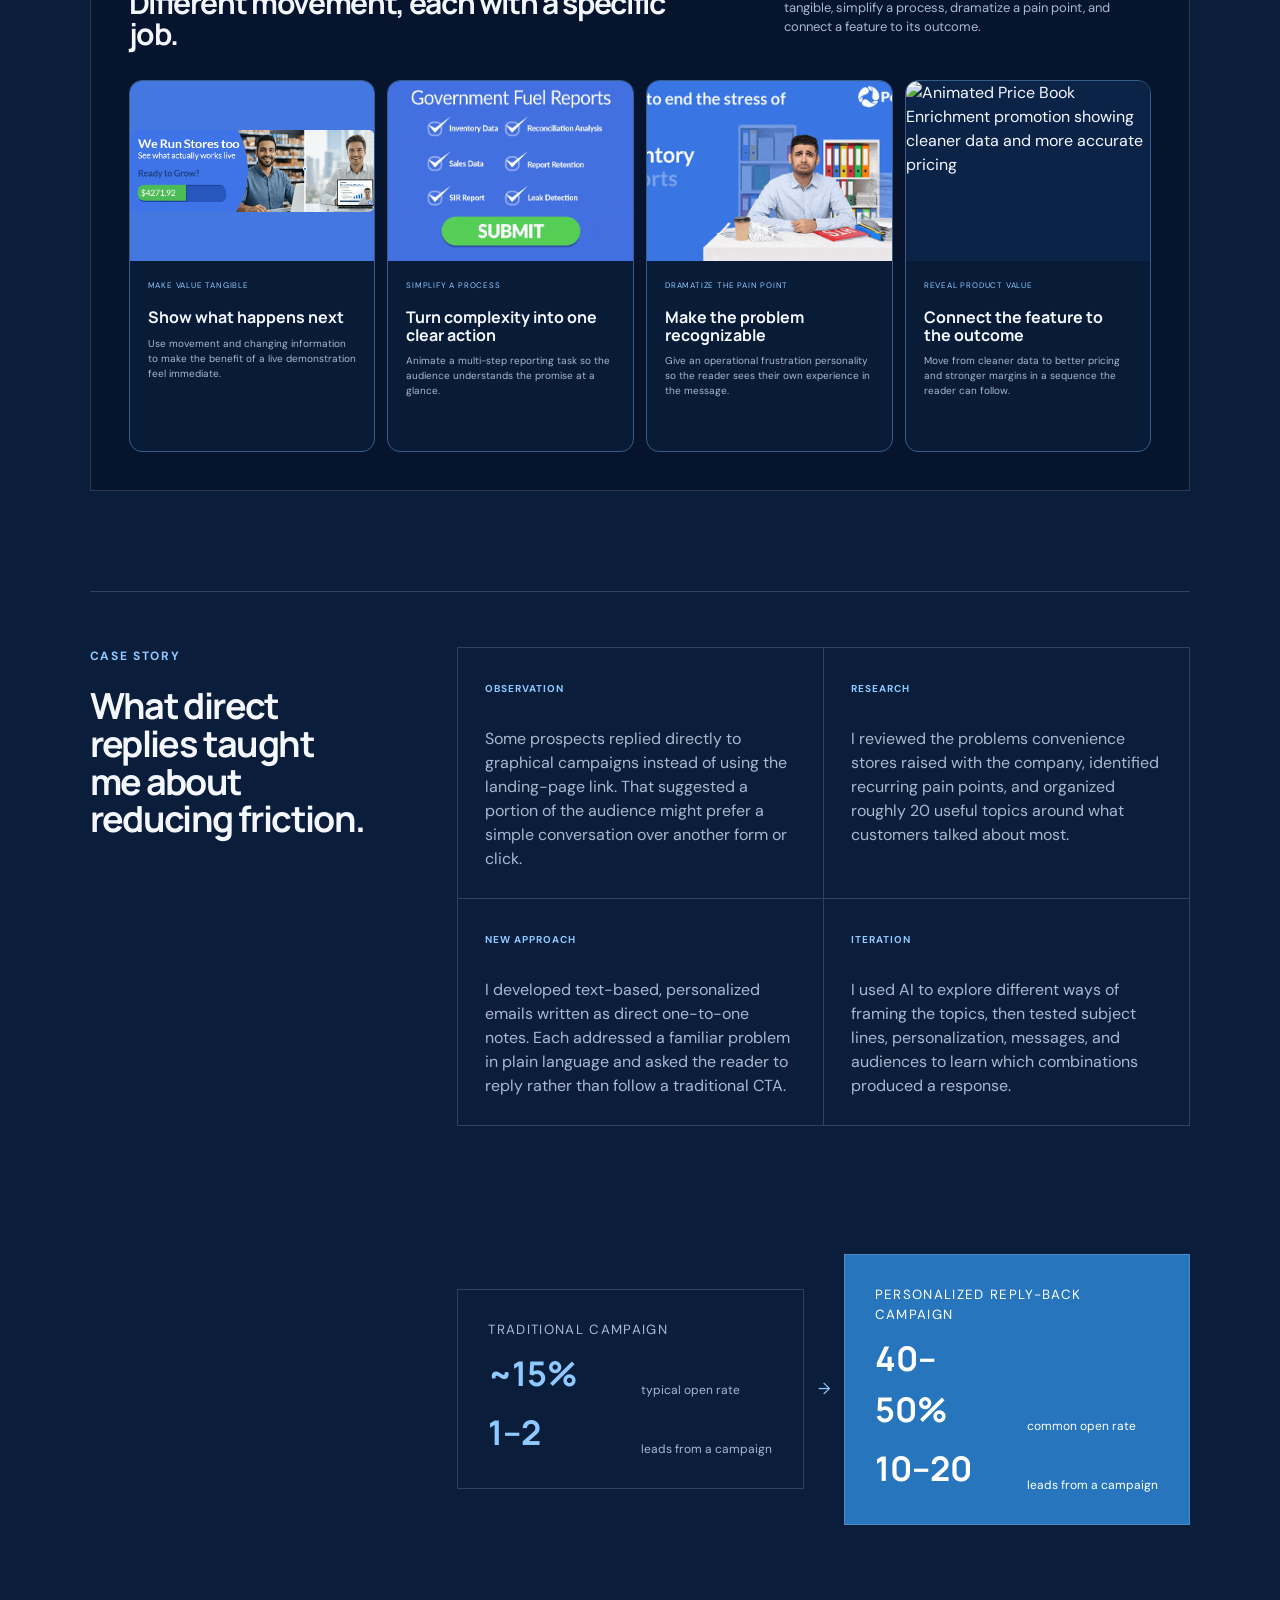
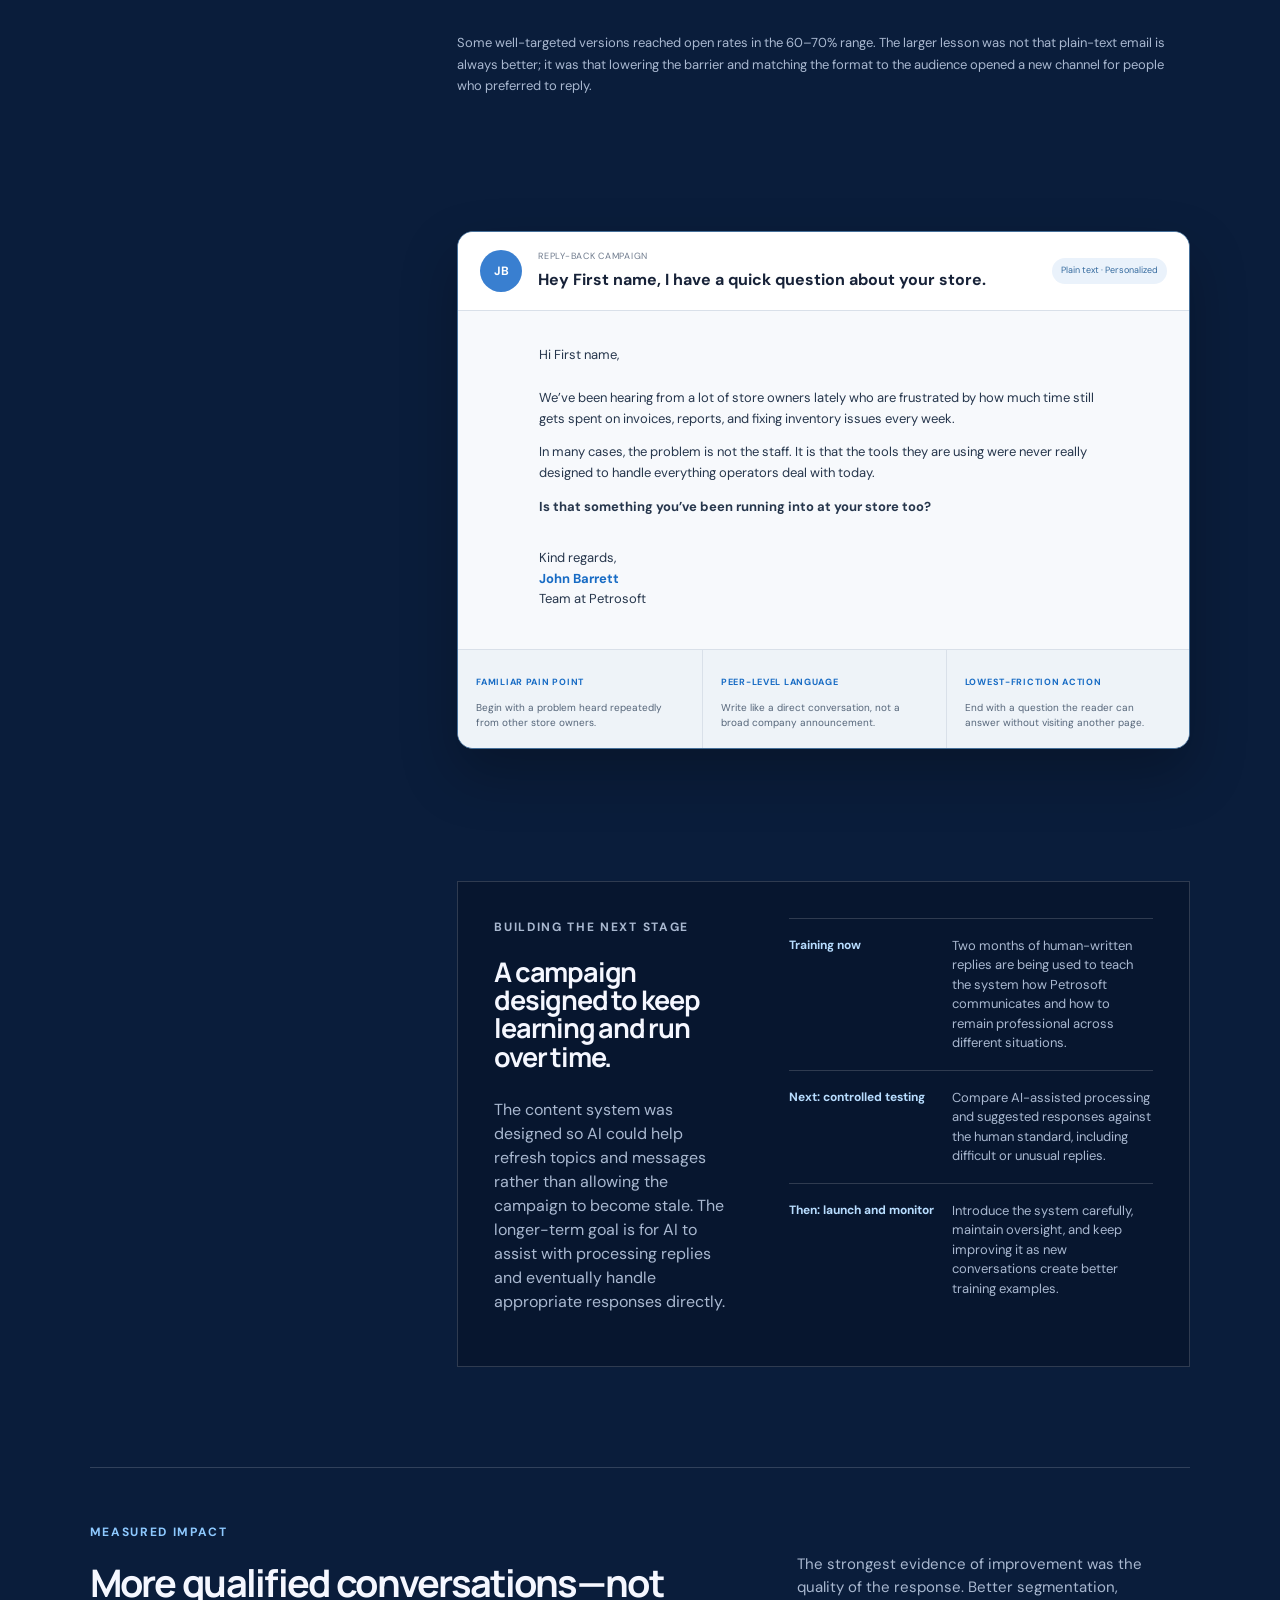
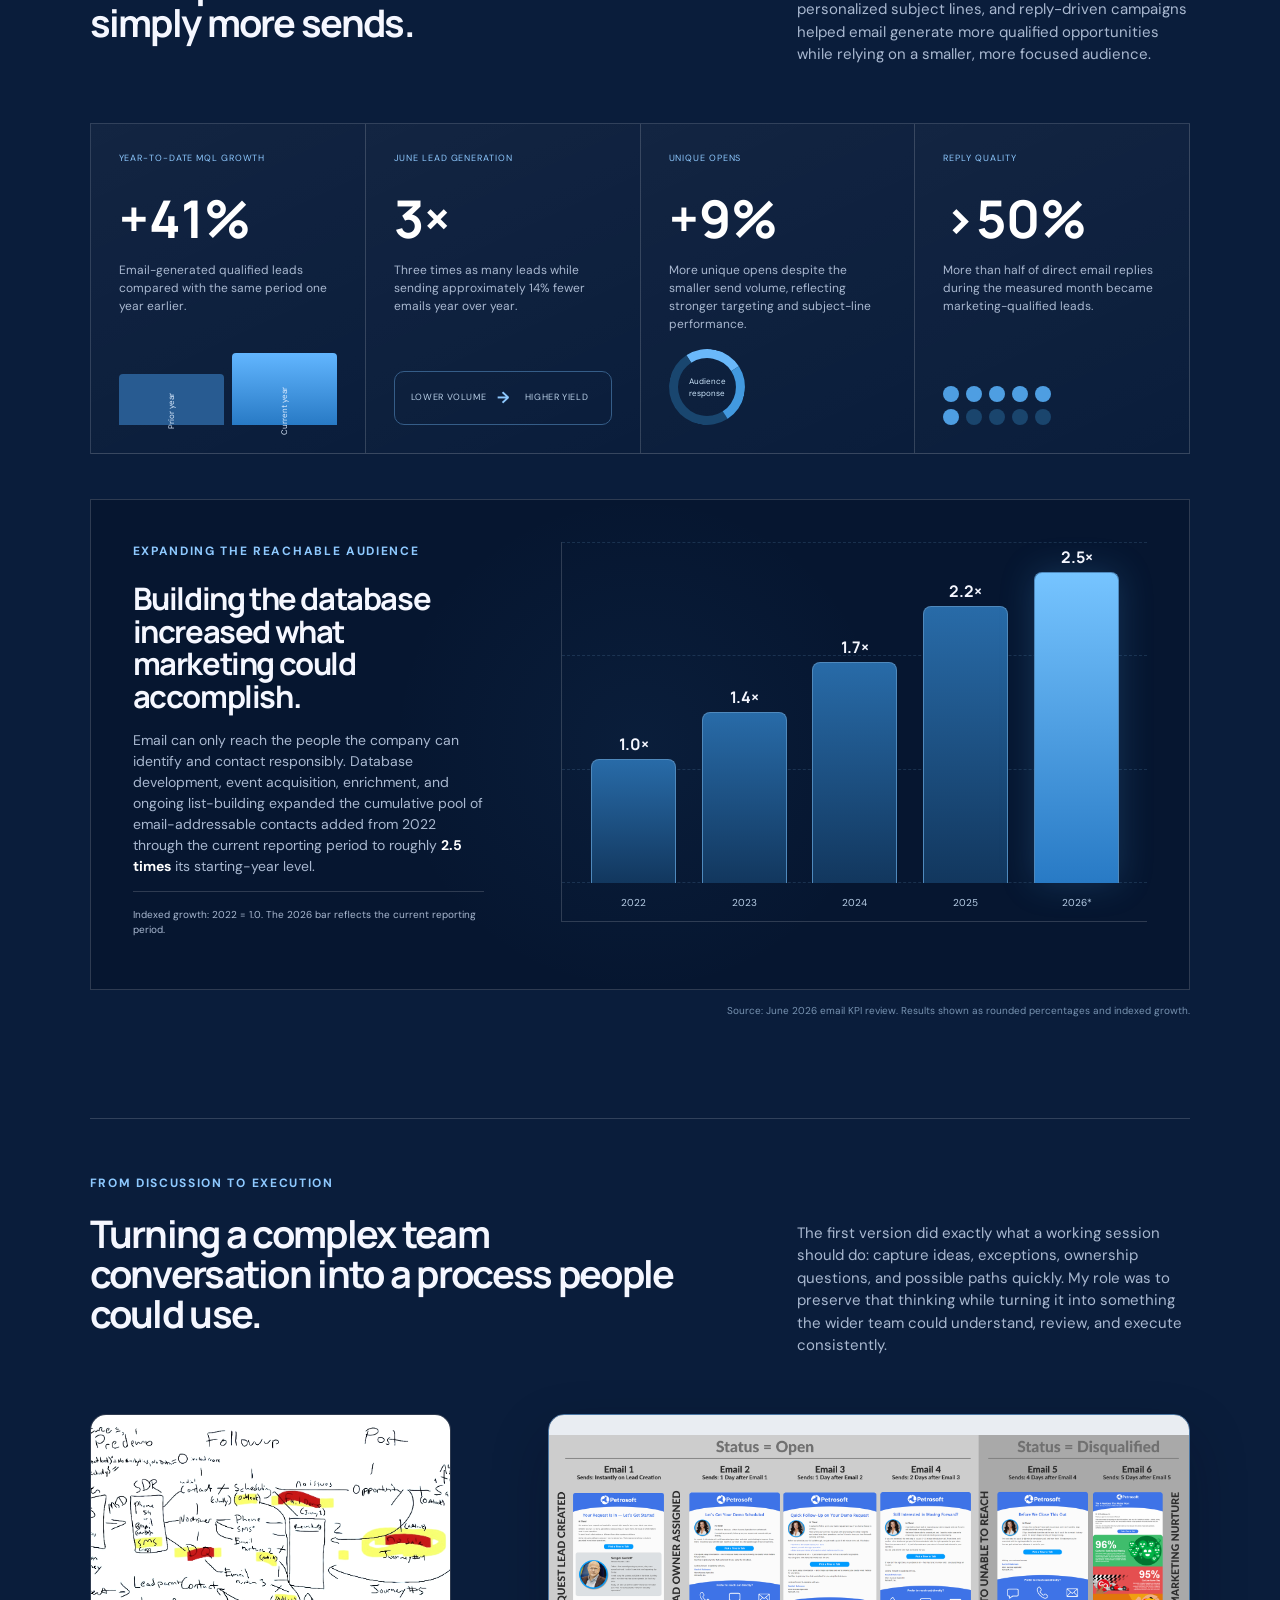
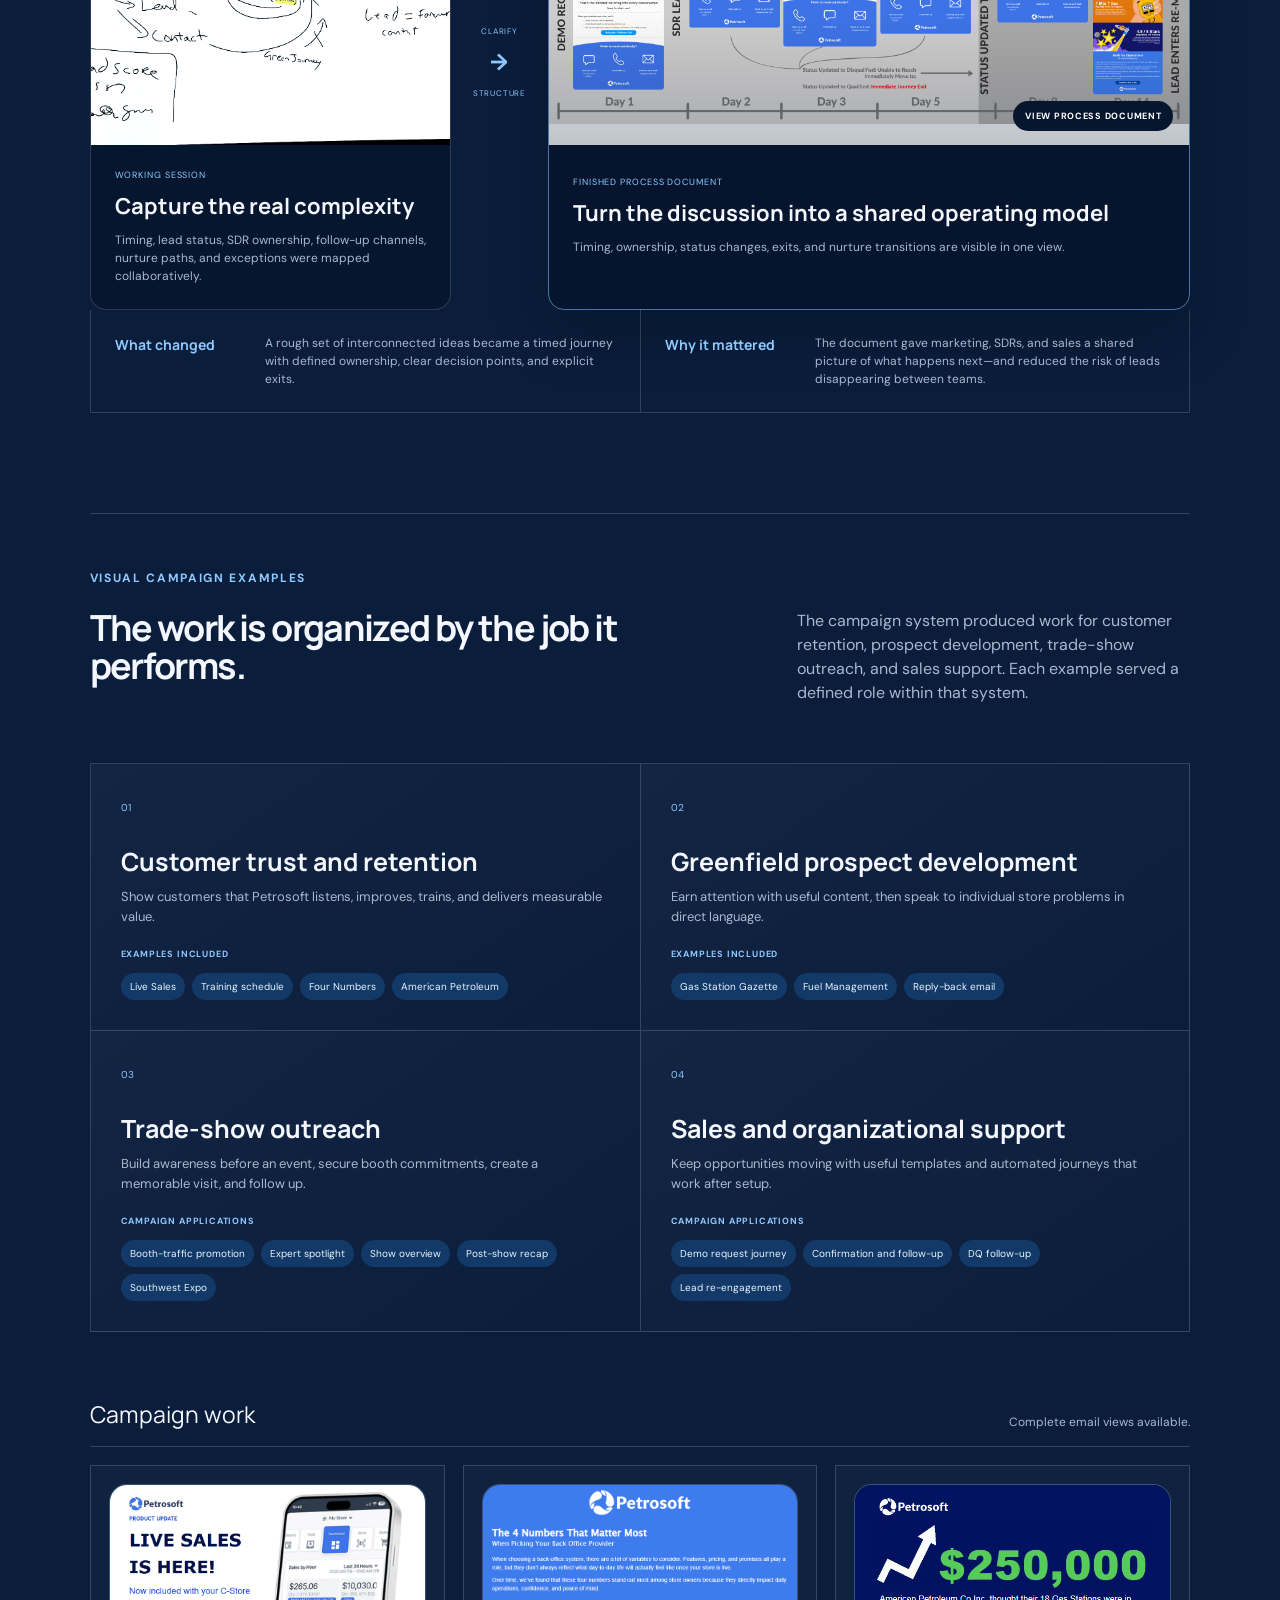
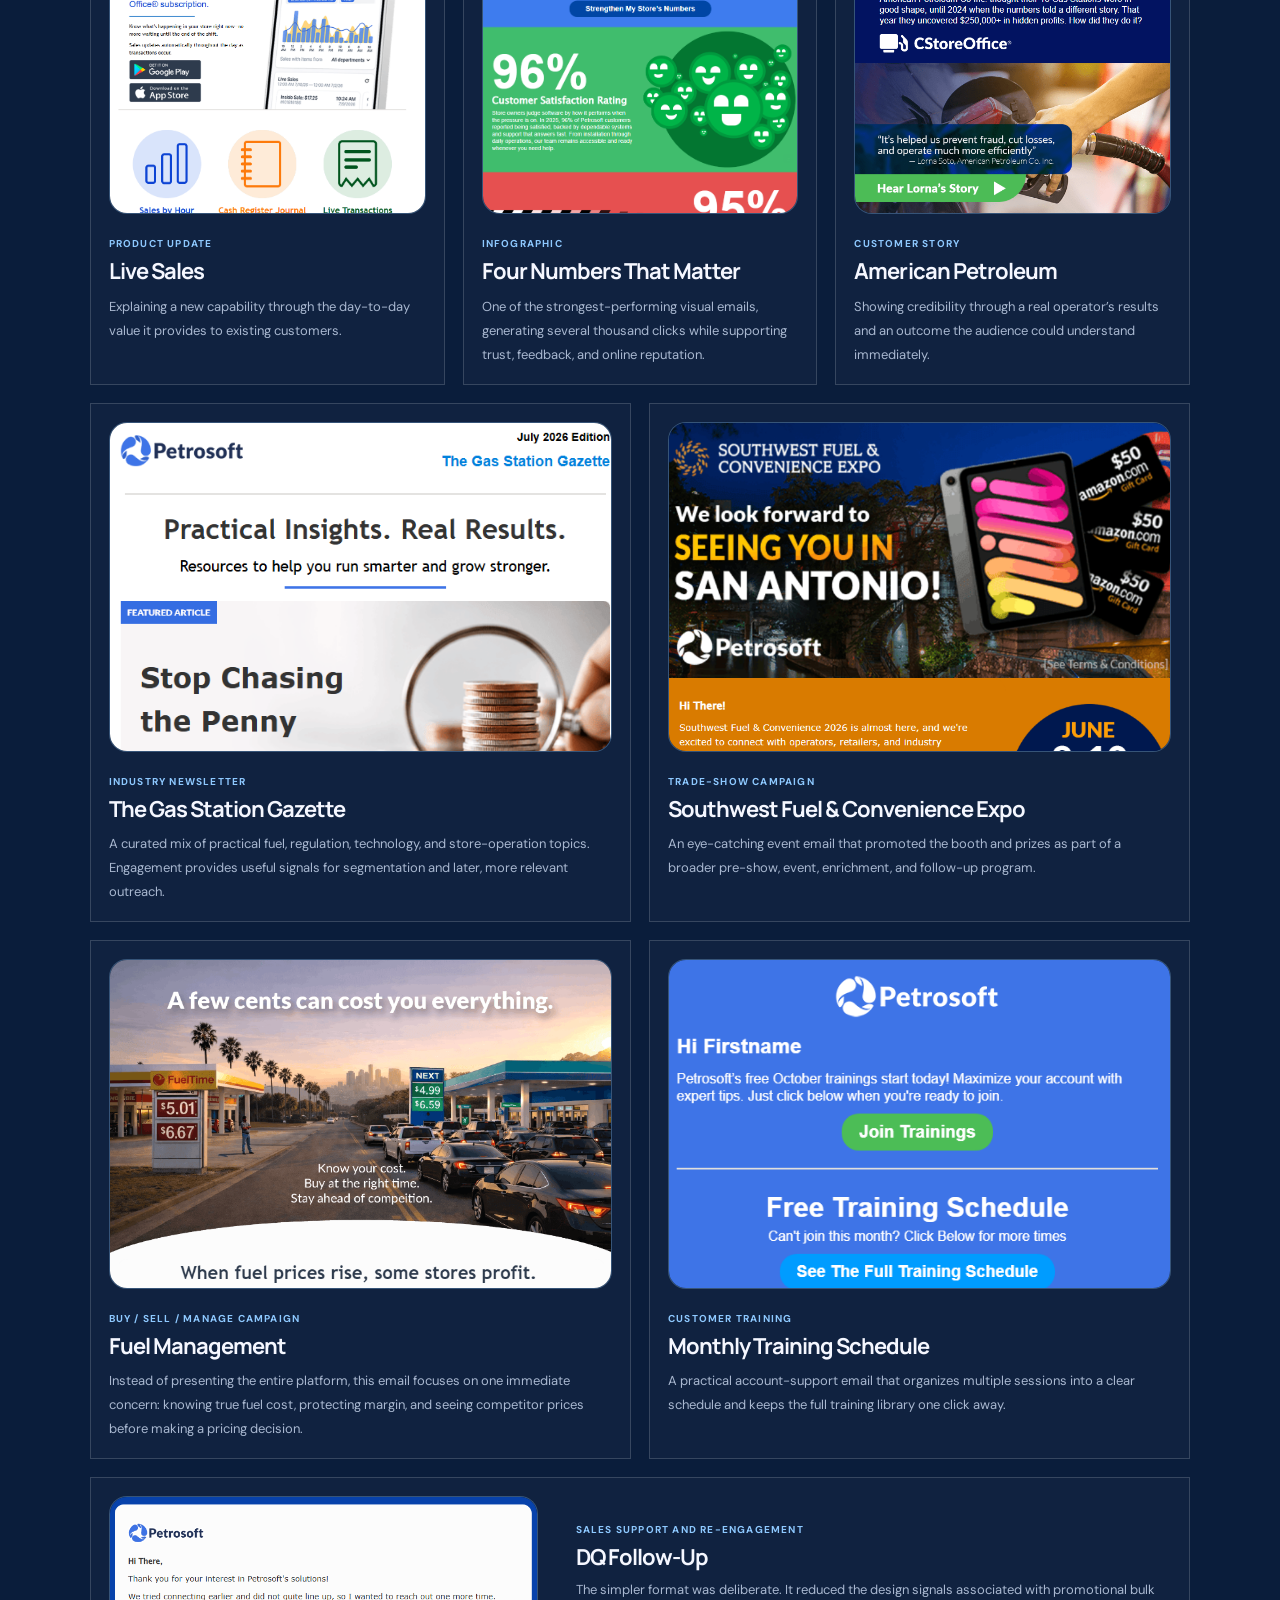
==== commit 6b6908ef: "Add LinkedIn contact button" ====
--- a/index.html
+++ b/index.html
@@ -299,7 +299,13 @@
       <p class="eyebrow">The larger point</p>
       <h2>Give me a vision worth carrying, and I will find a way to move it forward.</h2>
       <p>I take seriously the responsibility of representing a company clearly and credibly. My job is to understand what matters, protect the trust behind the message, and turn that vision into communication people can understand and act on.</p>
-      <a class="button button-light contact-invitation" href="mailto:johnpatrick628@gmail.com?subject=Portfolio%20conversation">Email me <span>↗</span></a>
+      <div class="contact-actions">
+        <a class="button button-light contact-invitation" href="mailto:johnpatrick628@gmail.com?subject=Portfolio%20conversation">Email me <span>↗</span></a>
+        <a class="button linkedin-button" href="https://www.linkedin.com/in/johnpatrickbarrett/" target="_blank" rel="noopener noreferrer" aria-label="Connect with John Barrett on LinkedIn">
+          <svg viewBox="0 0 24 24" aria-hidden="true"><path d="M5.4 7.8H1.8V22h3.6V7.8ZM3.6 2A2.1 2.1 0 1 0 3.6 6.2 2.1 2.1 0 0 0 3.6 2ZM22.2 13.9c0-4.3-2.3-6.3-5.4-6.3-2.5 0-3.6 1.4-4.2 2.3V7.8H9V22h3.6v-7c0-1.8.4-3.6 2.7-3.6 2.3 0 2.3 2.1 2.3 3.7V22h3.6l1-8.1Z"/></svg>
+          <span>Connect on LinkedIn</span>
+        </a>
+      </div>
       <a class="contact-address" href="mailto:johnpatrick628@gmail.com">johnpatrick628@gmail.com</a>
     </section>
   </main>
--- a/styles.css
+++ b/styles.css
@@ -52,6 +52,9 @@
 
 /* Simplified portfolio narrative */
 .signal-card blockquote{font-family:var(--display);font-size:clamp(28px,2.6vw,44px);line-height:1.15;letter-spacing:-.045em;margin:45px 0;color:#f5f7ff}
+.bio-hero-layout{display:grid;grid-template-columns:1fr 190px;gap:60px;align-items:center}.bio-hero-layout>div>p:last-child{color:var(--muted);font-size:16px}.bio-portrait{width:190px;aspect-ratio:1;display:block;object-fit:cover;object-position:center 35%;border-radius:50%;border:3px solid #8ec9ff;box-shadow:0 0 0 9px rgba(142,201,255,.09),18px 18px 0 rgba(39,117,189,.2)}
+@media(max-width:700px){.bio-hero-layout{grid-template-columns:1fr 105px;gap:24px}.bio-portrait{width:105px;border-width:2px;box-shadow:0 0 0 6px rgba(142,201,255,.09),9px 9px 0 rgba(39,117,189,.2)}}
+@media(max-width:460px){.bio-hero-layout{grid-template-columns:1fr}.bio-hero-layout>div{grid-row:2}.bio-portrait{grid-row:1;width:92px;margin-bottom:18px}.bio-hero-layout h1{font-size:50px}}
 .principles-section{padding-top:0;background:#0a1d3b}
 .principles-grid{display:grid;grid-template-columns:repeat(3,1fr);border-top:1px solid var(--line);border-left:1px solid var(--line)}
 .principles-grid article{padding:38px;min-height:300px;border-right:1px solid var(--line);border-bottom:1px solid var(--line);background:rgba(255,255,255,.018)}
@@ -222,6 +225,8 @@
 
 .contact-invitation{display:inline-flex;text-decoration:none}
 .contact-address{display:block;width:max-content;margin:18px auto 0;color:#cfe6ff;font-weight:600;text-decoration:none;border-bottom:1px solid rgba(207,230,255,.45)}.contact-address:hover{color:#fff;border-color:#fff}
+.contact-actions{display:flex;align-items:center;justify-content:center;gap:14px;flex-wrap:wrap;margin-top:24px}.contact-actions .button{margin-top:0}.linkedin-button{background:#0a66c2;color:#fff;gap:12px}.linkedin-button:hover{background:#084f96}.linkedin-button svg{width:20px;height:20px;fill:currentColor;flex:0 0 auto}
+@media(max-width:520px){.contact-actions{align-items:stretch;flex-direction:column}.contact-actions .button{justify-content:center;width:100%}}
 
 /* Animated email modules */
 .motion-library{margin-top:34px;padding:38px;border:1px solid var(--line);background:#06152d}.motion-library-head{display:grid;grid-template-columns:1fr .65fr;gap:7vw;align-items:end;margin-bottom:30px}.motion-library-head h3{font-size:30px;margin-bottom:0}.motion-library-head>p{color:var(--muted);font-size:13px}.motion-reel{display:grid;grid-template-columns:repeat(4,1fr);gap:12px}.motion-reel figure{margin:0;min-width:0;border:1px solid #355d87;border-radius:13px;overflow:hidden;background:#081b37;transition:transform .25s,border-color .25s,box-shadow .25s}.motion-reel figure:hover{transform:translateY(-6px);border-color:#75b8ff;box-shadow:0 22px 45px rgba(0,0,0,.28)}.motion-reel figure>div{height:180px;overflow:hidden;background:#0a2347}.motion-reel img{width:100%;height:100%;display:block;object-fit:cover;object-position:center;transition:transform .35s}.motion-reel figure:hover img{transform:scale(1.04)}.motion-reel figcaption{padding:18px;min-height:190px}.motion-reel figcaption span{display:block;color:#8ec9ff;font-size:8px;text-transform:uppercase;letter-spacing:.1em}.motion-reel figcaption strong{display:block;font-family:var(--display);font-size:16px;line-height:1.1;margin:18px 0 9px}.motion-reel figcaption p{color:var(--muted);font-size:10px;margin:0}.motion-reel figure:nth-child(1) img{object-fit:cover}.motion-reel figure:nth-child(4) img{object-position:center top}
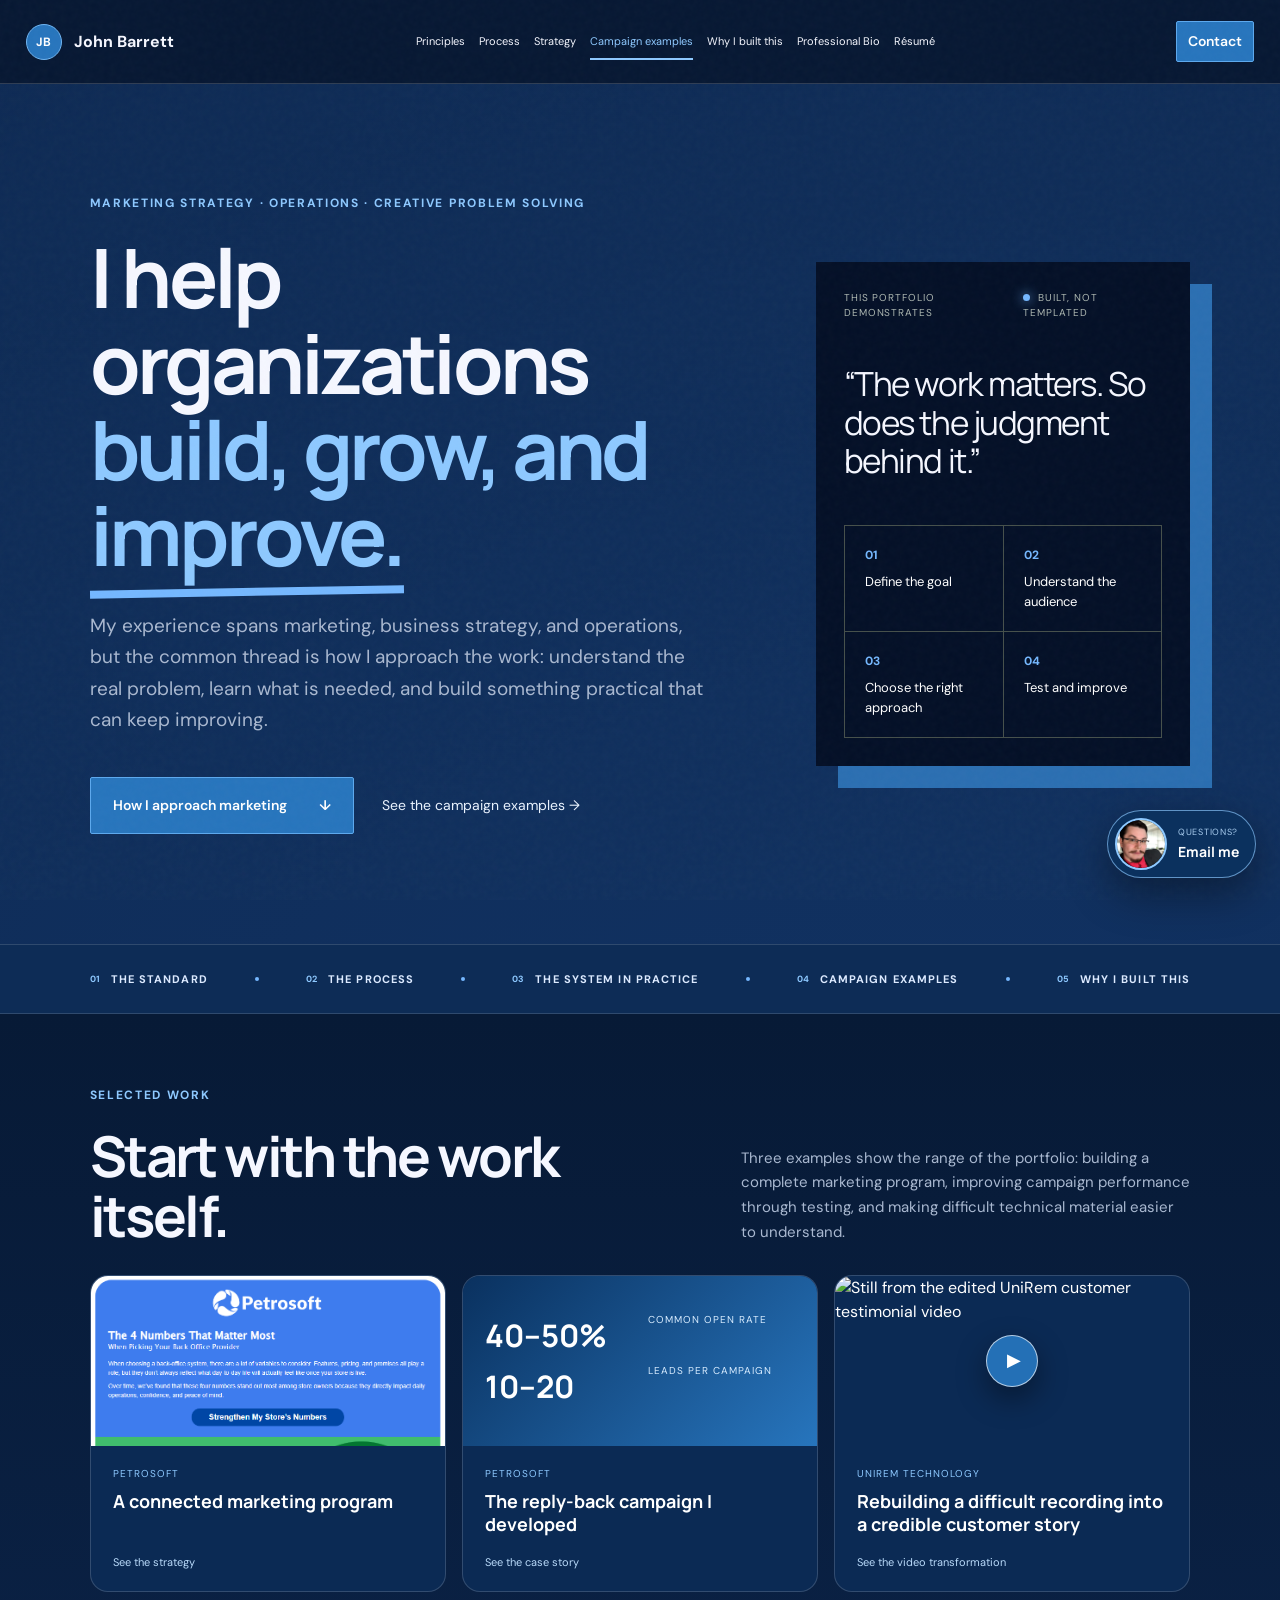
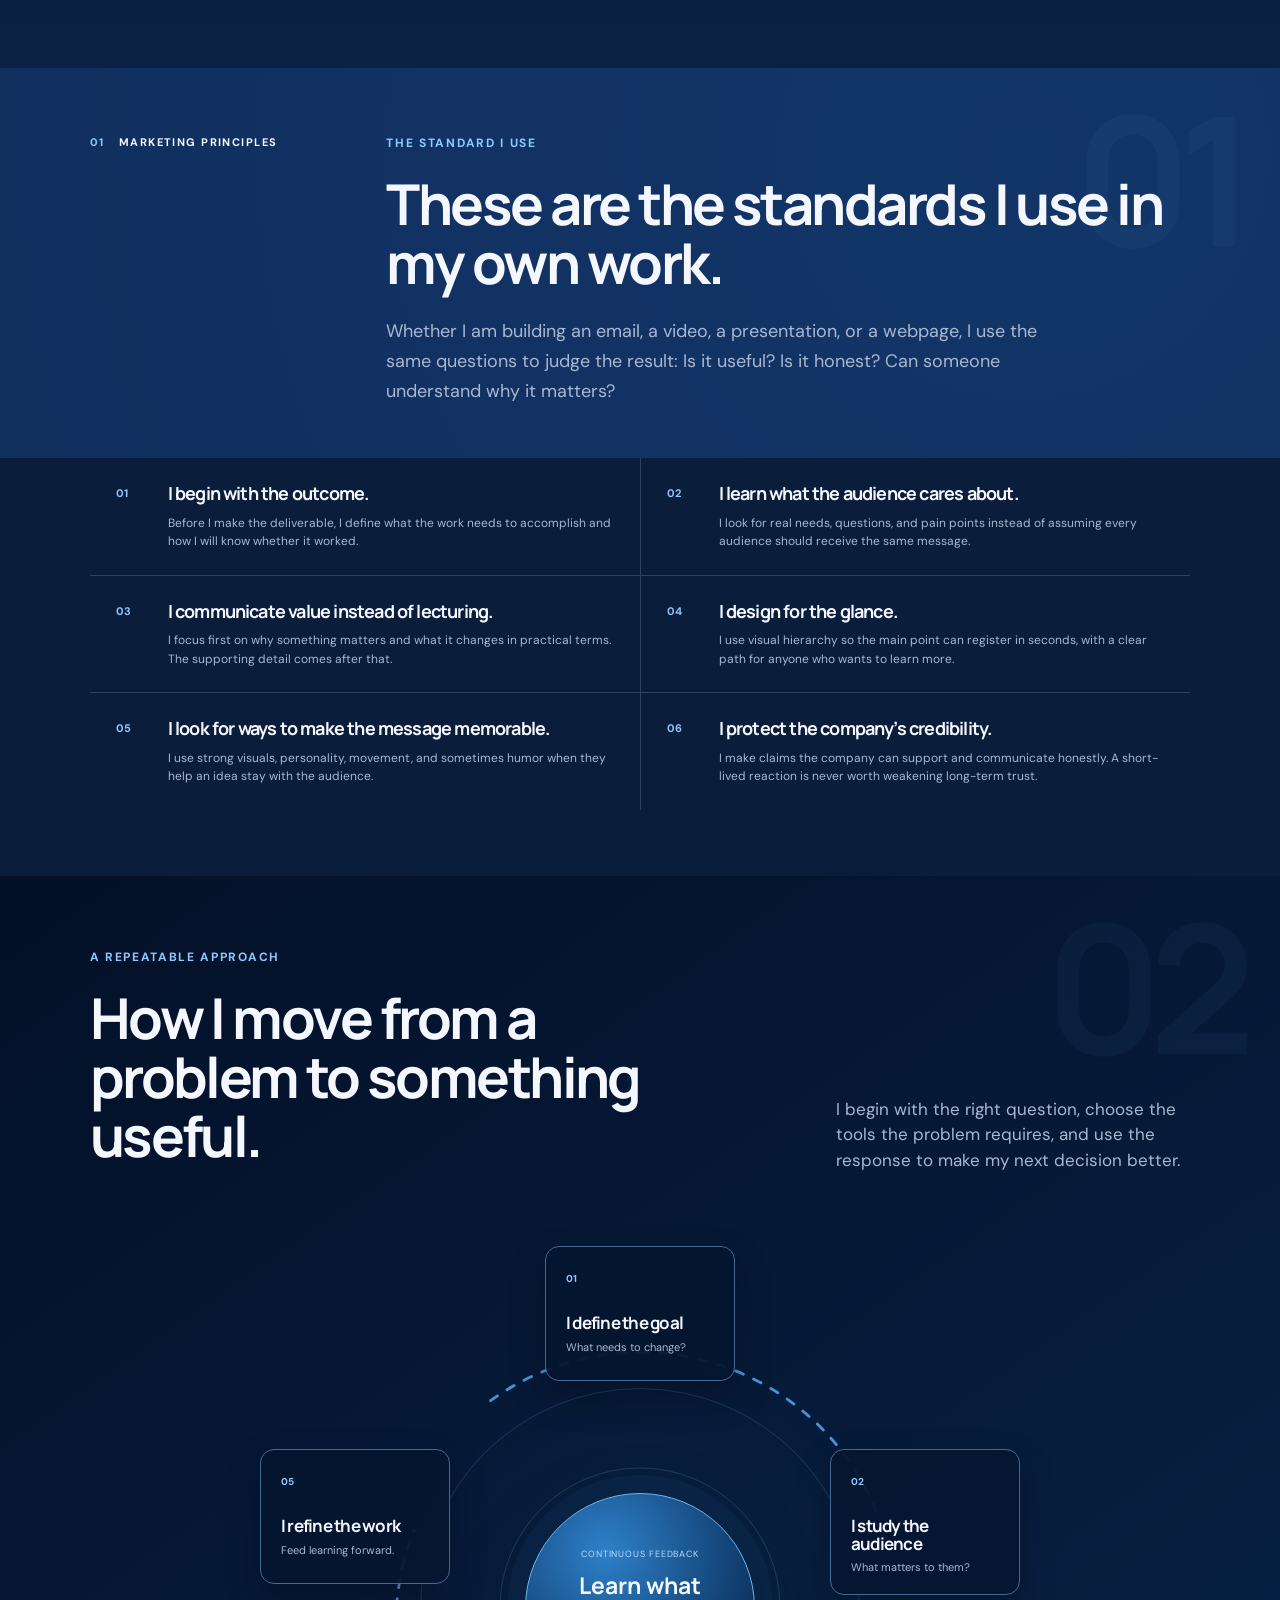
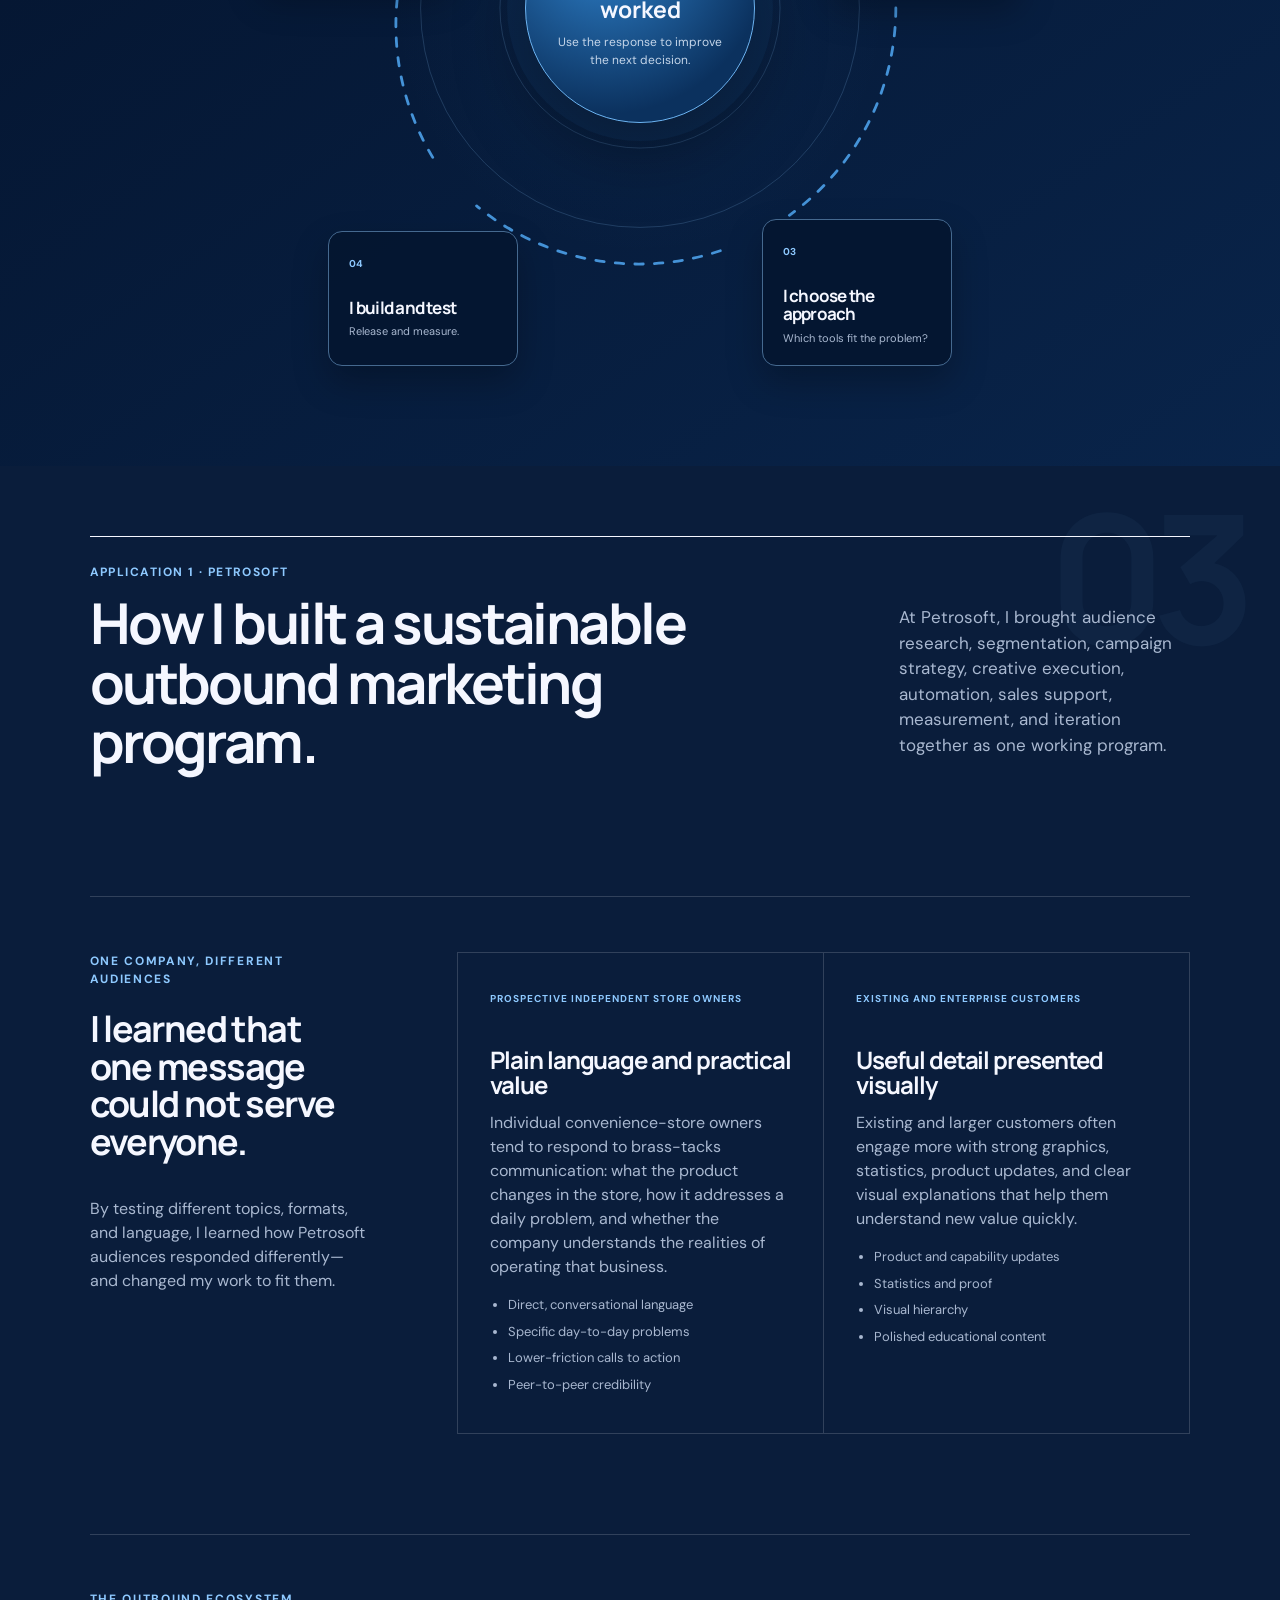
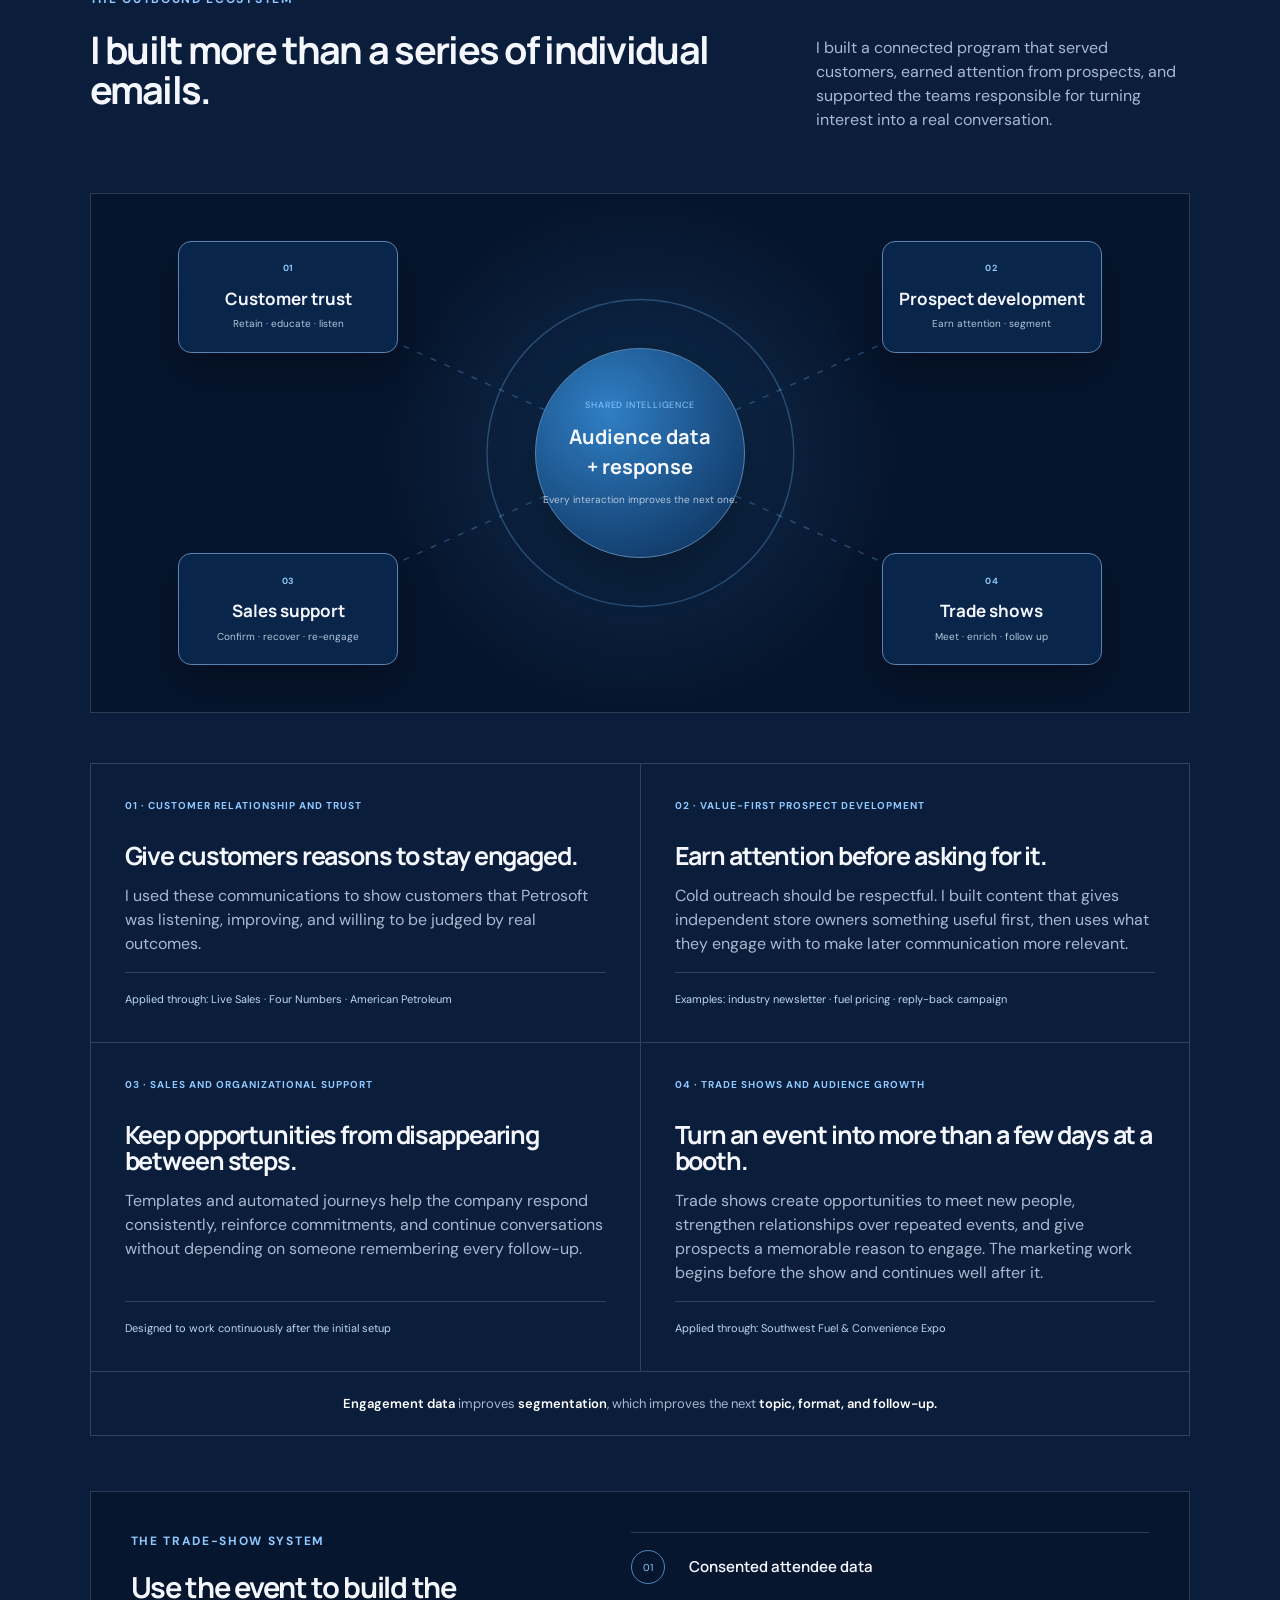
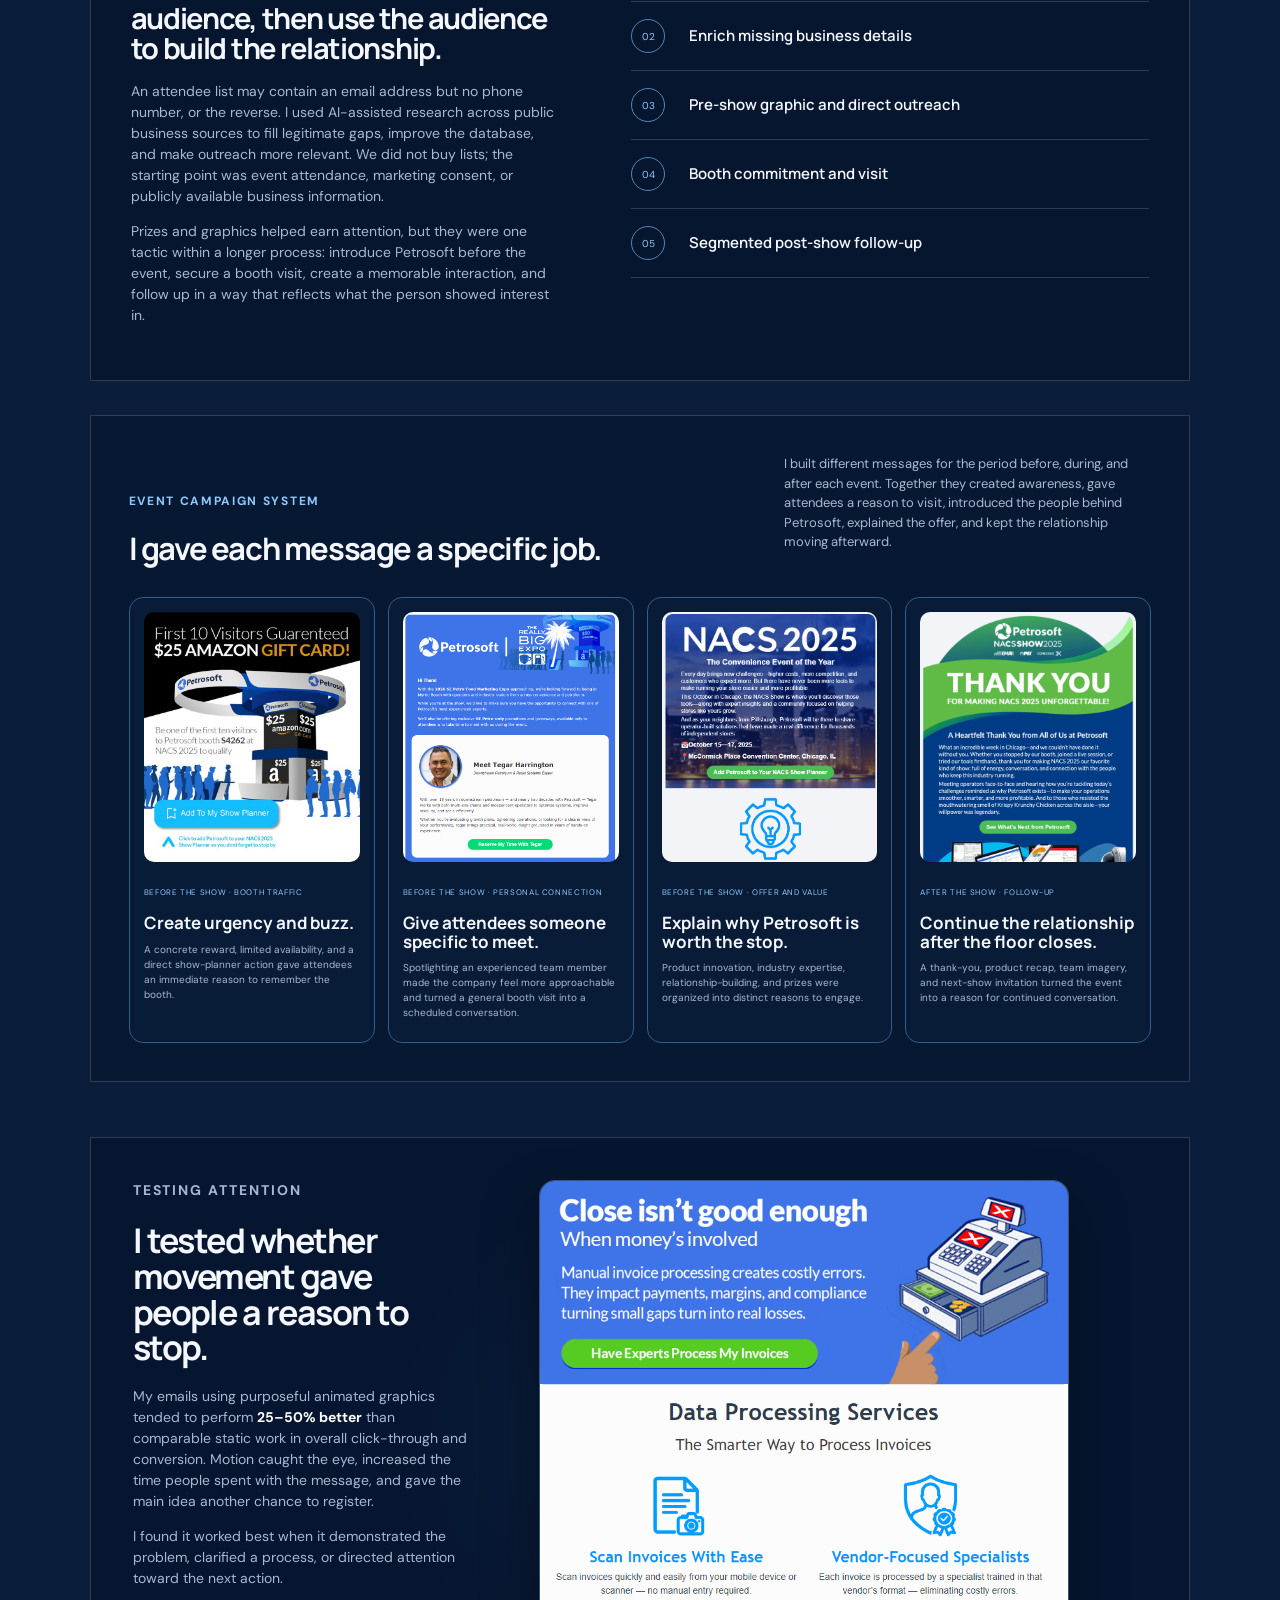
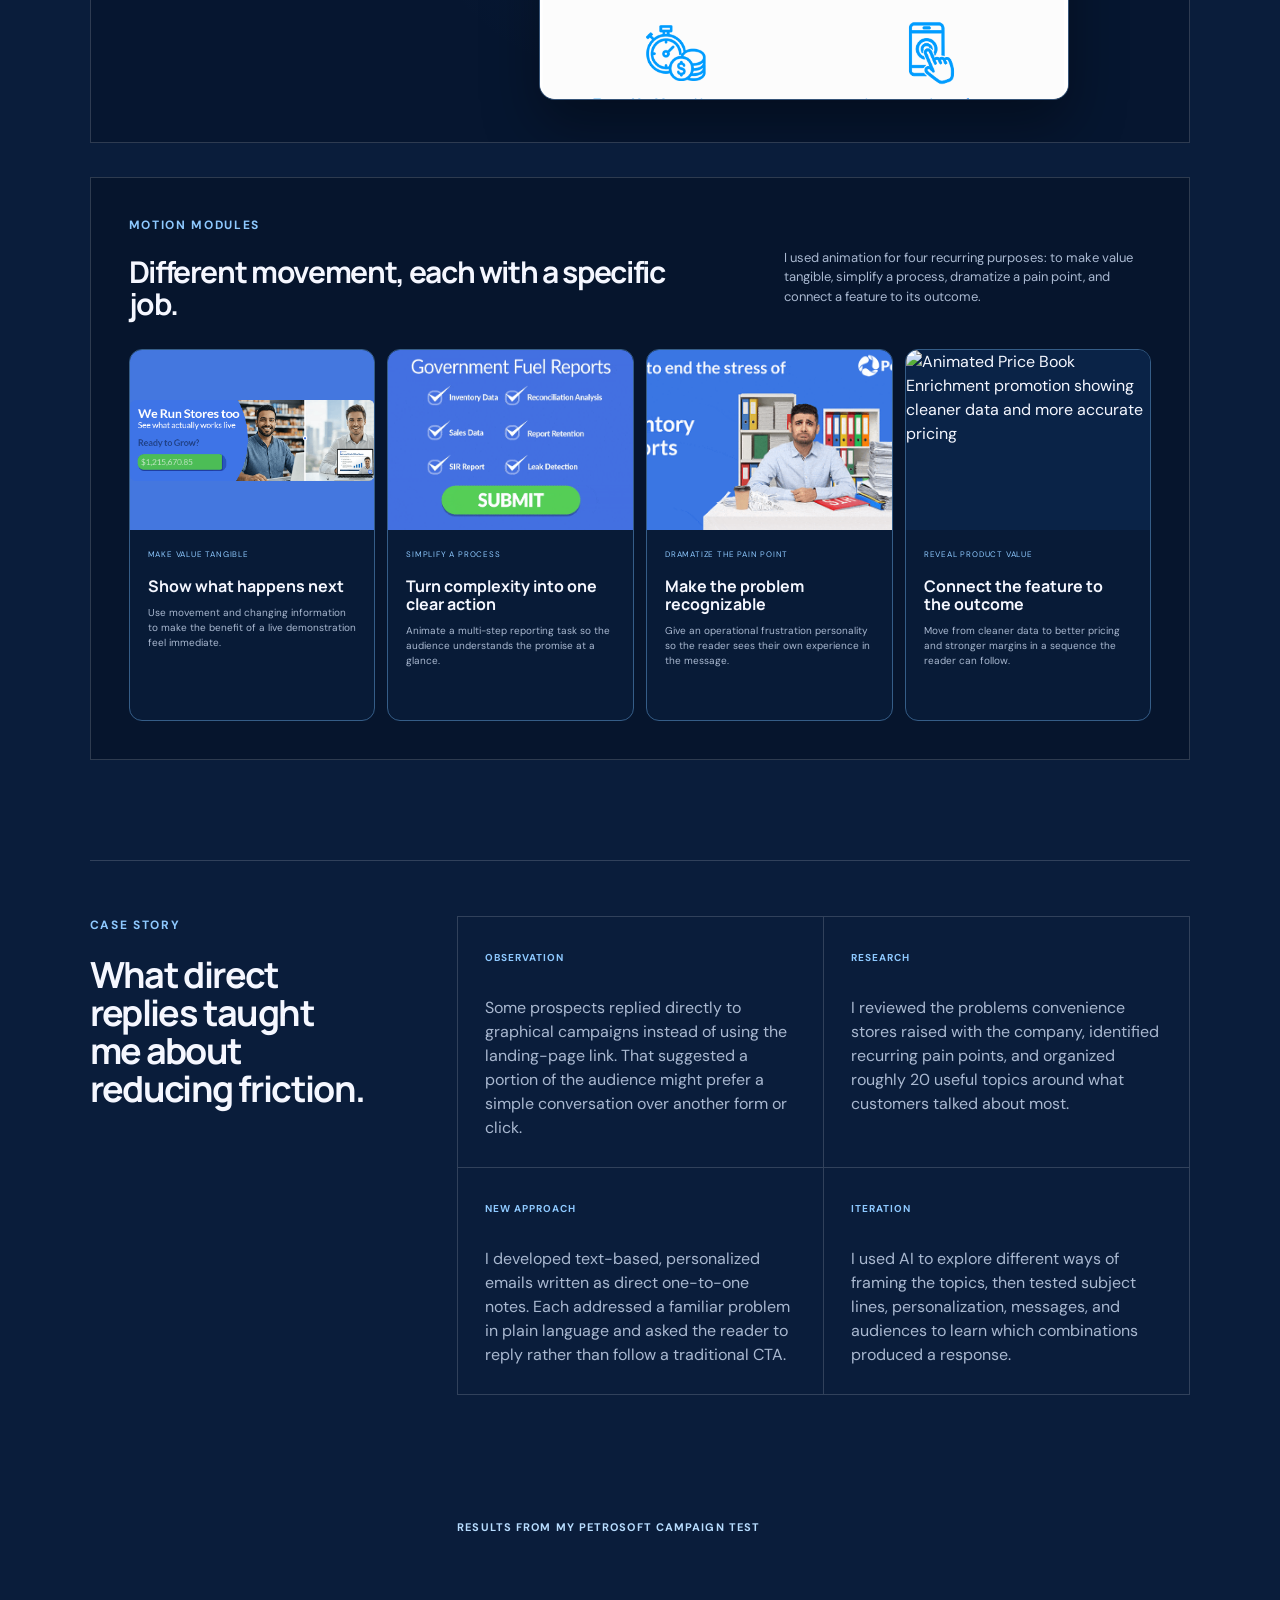
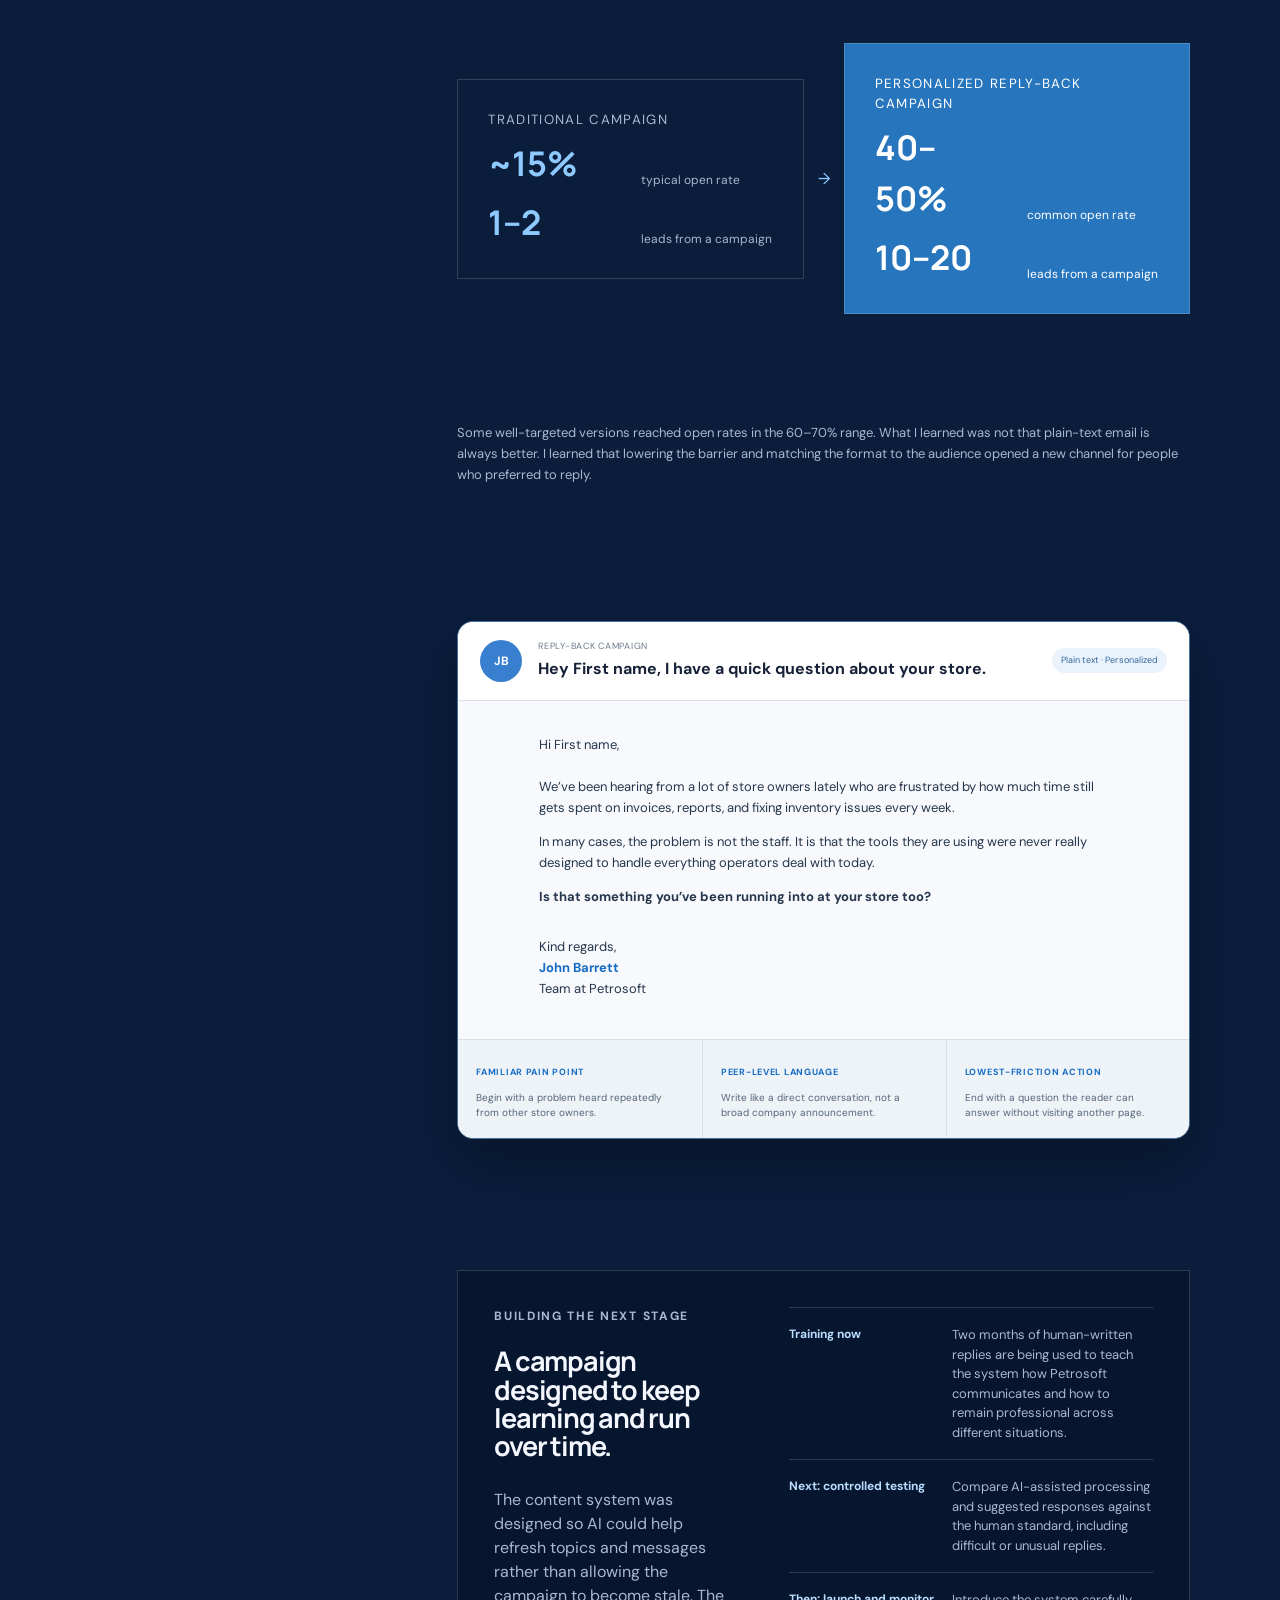
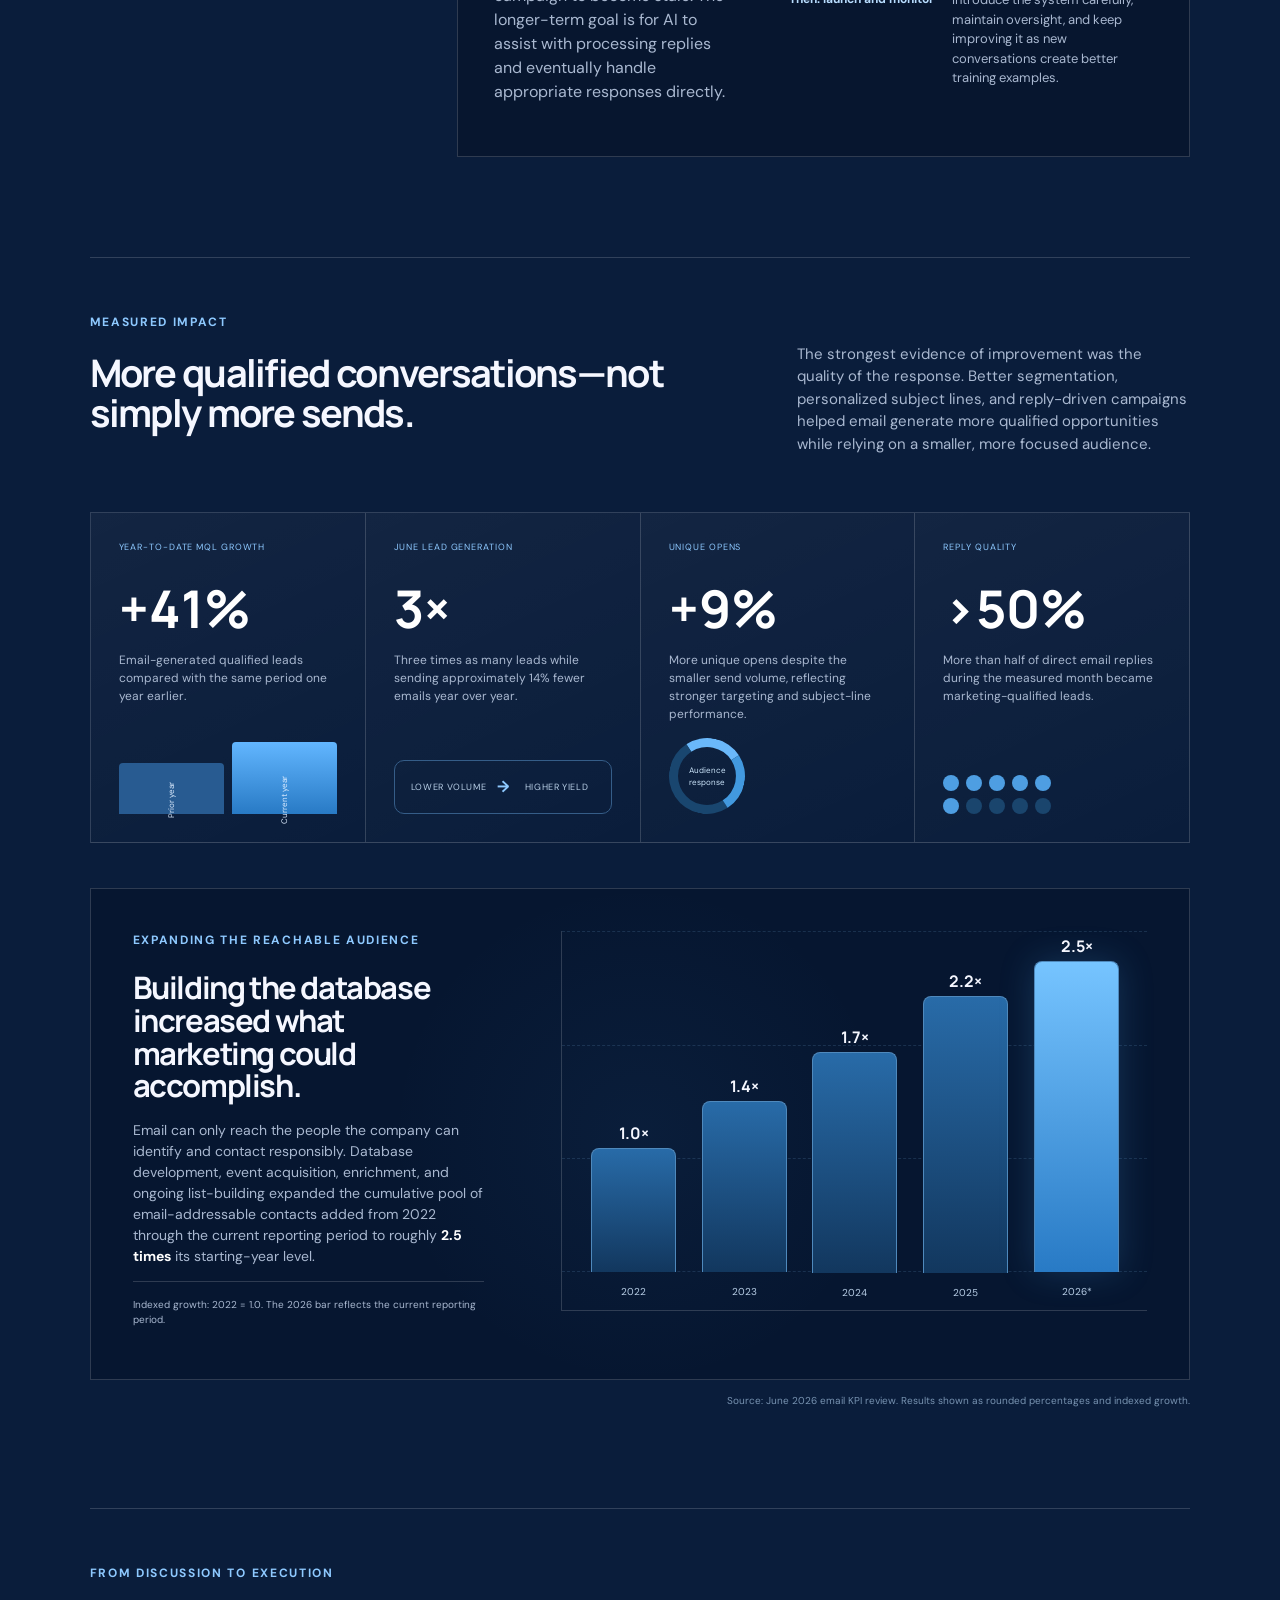
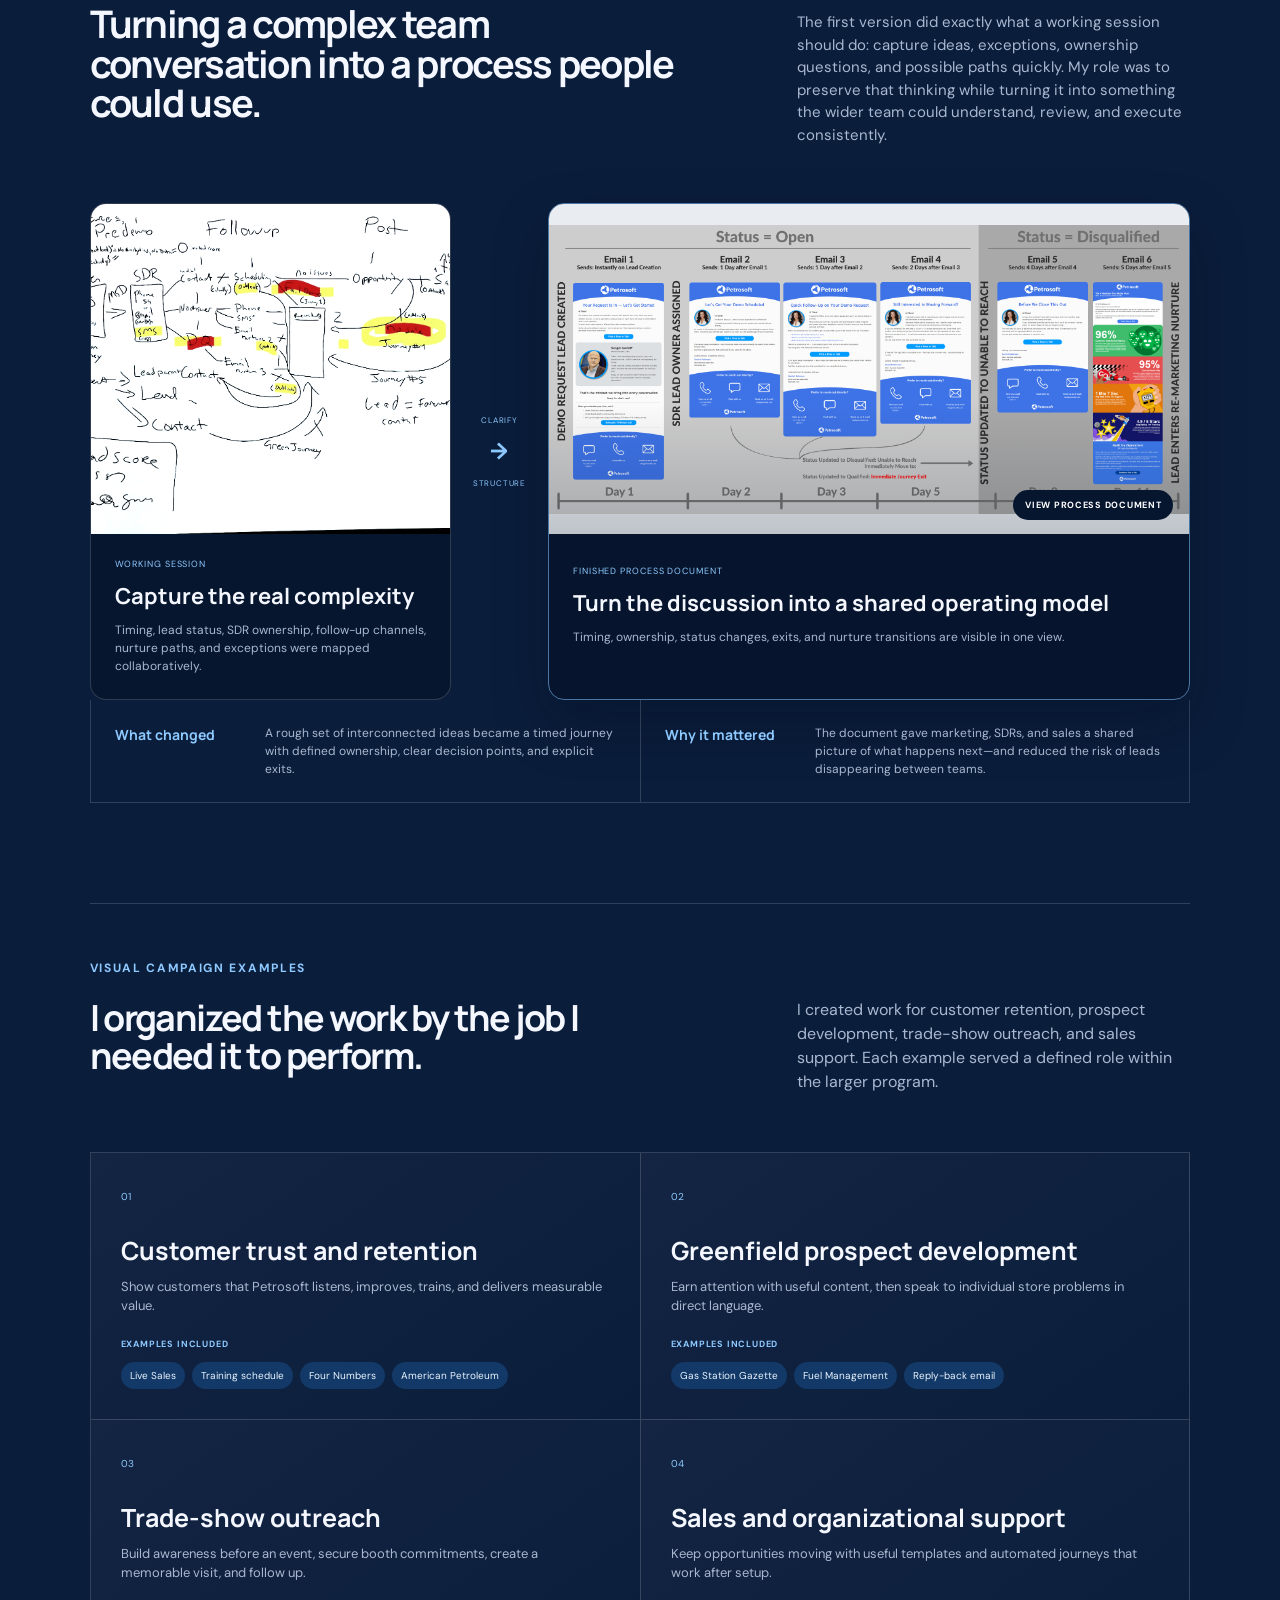
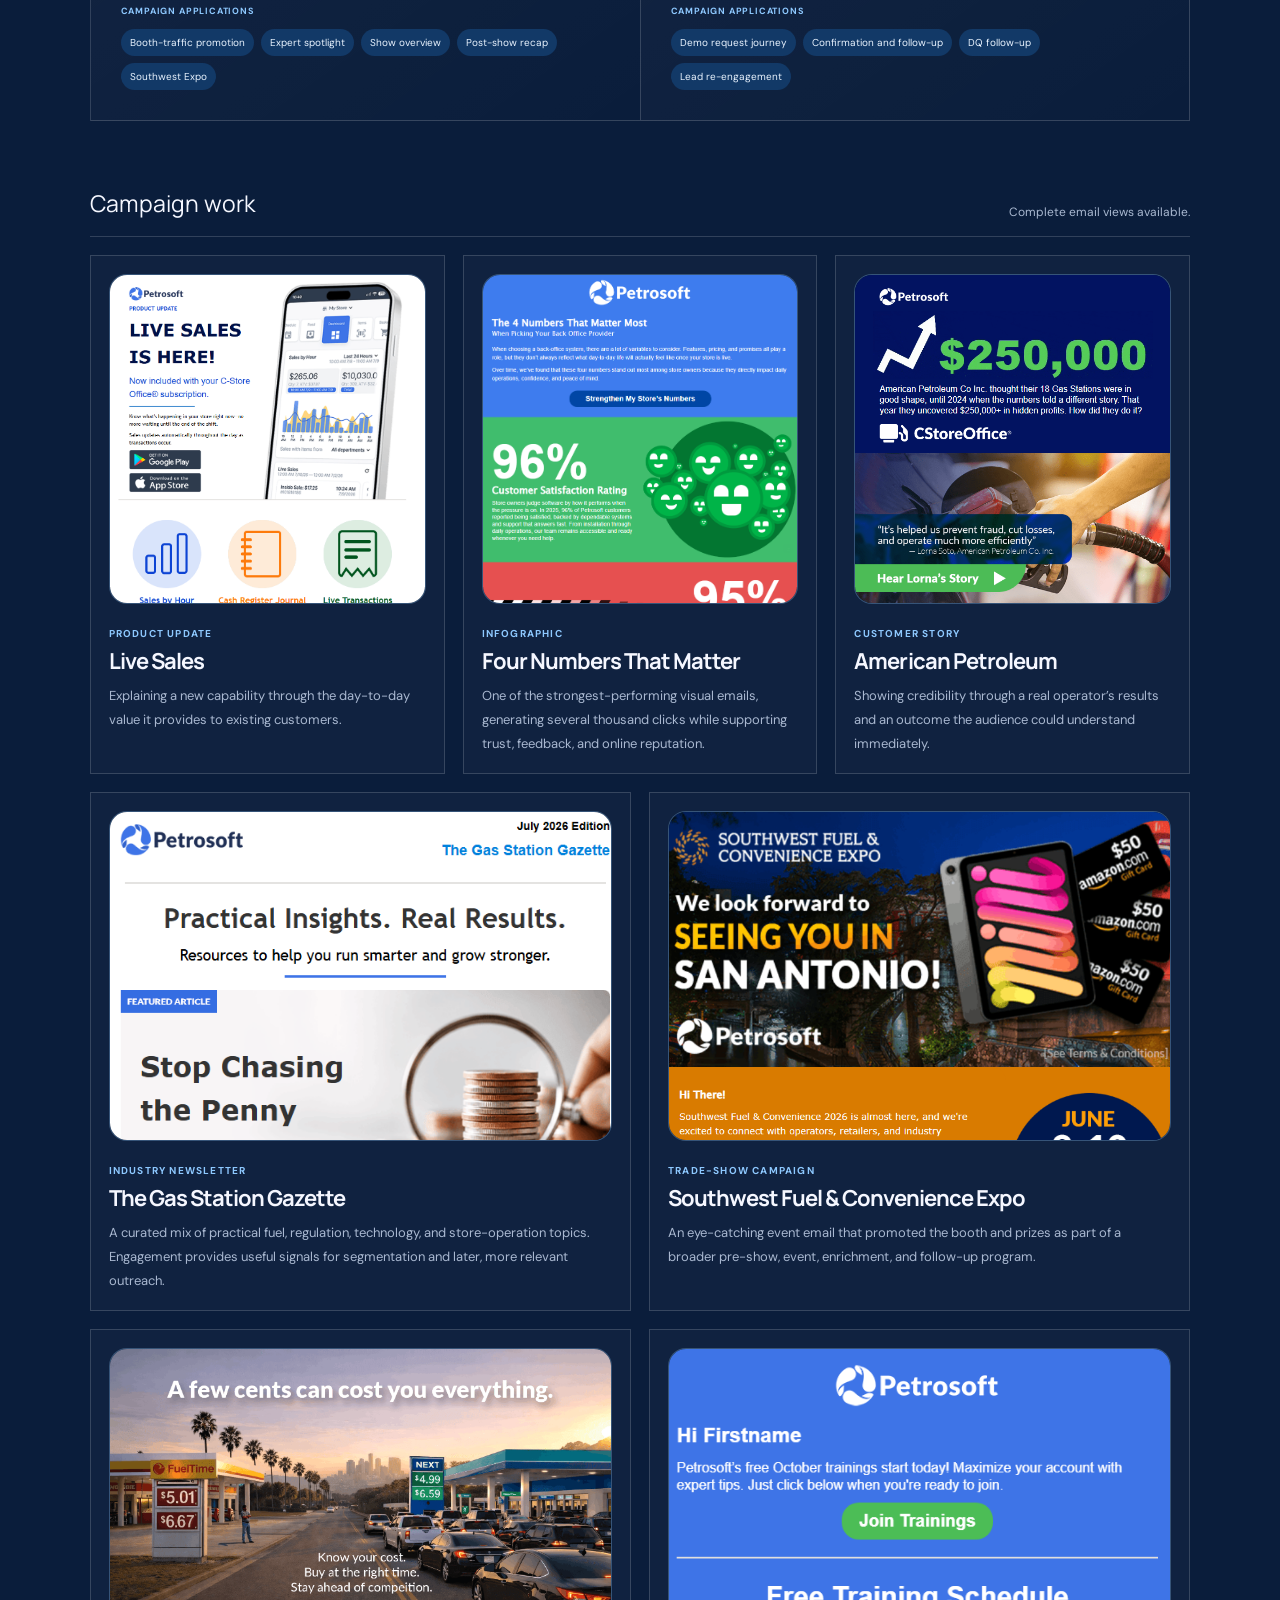
==== commit b7154c82: "Refine portfolio story and selected work" ====
--- a/index.html
+++ b/index.html
@@ -53,50 +53,62 @@
       <a href="#principles"><small>01</small><span>The standard</span></a><i></i><a href="#process"><small>02</small><span>The process</span></a><i></i><a href="#strategy"><small>03</small><span>The system in practice</span></a><i></i><a href="#campaigns"><small>04</small><span>Campaign examples</span></a><i></i><a href="#about"><small>05</small><span>Why I built this</span></a>
     </section>
 
+    <section class="work-first section" aria-labelledby="selected-work-title">
+      <div class="work-first-head">
+        <div><p class="eyebrow">Selected work</p><h2 id="selected-work-title">Start with the work itself.</h2></div>
+        <p>Three examples show the range of the portfolio: building a complete marketing program, improving campaign performance through testing, and making difficult technical material easier to understand.</p>
+      </div>
+      <div class="work-first-grid">
+        <a href="#strategy"><img src="assets/work/four-numbers.png" alt="Petrosoft Four Numbers That Matter email" /><span><small>Petrosoft</small><strong>A connected marketing program</strong><em>See the strategy</em></span></a>
+        <a href="#reply-back"><span class="work-first-metric"><b>40–50%</b><small>common open rate</small><b>10–20</b><small>leads per campaign</small></span><span><small>Petrosoft</small><strong>The reply-back campaign I developed</strong><em>See the case story</em></span></a>
+        <a href="#unirem" class="work-first-video"><span class="video-thumb"><img src="https://i.ytimg.com/vi/4K0bUUD0tqg/hqdefault.jpg" alt="Still from the edited UniRem customer testimonial video" /><i aria-hidden="true">▶</i></span><span><small>UniRem Technology</small><strong>Rebuilding a difficult recording into a credible customer story</strong><em>See the video transformation</em></span></a>
+      </div>
+    </section>
+
     <section class="section intro" id="principles">
       <div class="section-label"><span>01</span> Marketing principles</div>
       <div>
         <p class="eyebrow">The standard I use</p>
-        <h2>Good marketing starts with a clear reason to exist.</h2>
-        <p class="section-intro">The format can change—an email, a video, a presentation, a webpage—but the principles do not. These are the questions I use to decide whether the work is useful, honest, and worth someone’s attention.</p>
+        <h2>These are the standards I use in my own work.</h2>
+        <p class="section-intro">Whether I am building an email, a video, a presentation, or a webpage, I use the same questions to judge the result: Is it useful? Is it honest? Can someone understand why it matters?</p>
       </div>
     </section>
 
     <section class="principles-section section reveal">
       <div class="principles-grid">
-        <article><span>01</span><h3>Know what the work needs to accomplish.</h3><p>Every project should begin with a defined goal and a way to tell whether it worked. The deliverable comes after the objective—not before it.</p></article>
-        <article><span>02</span><h3>Understand what the audience actually cares about.</h3><p>Useful communication begins with real needs, questions, and pain points. Different audiences should not be spoken to as if they are the same.</p></article>
-        <article><span>03</span><h3>Communicate value. Don’t lecture.</h3><p>People rarely need every detail at once. They need to understand why something matters to them and what it changes in practical terms.</p></article>
-        <article><span>04</span><h3>Design for the glance.</h3><p>Attention is limited. Strong hierarchy should let someone understand the main point in seconds, while giving interested readers a clear path to learn more.</p></article>
-        <article><span>05</span><h3>Make it memorable.</h3><p>The best marketing can be useful and enjoyable at the same time. Good visuals, personality, and a little fun help an idea stay with people.</p></article>
-        <article><span>06</span><h3>Protect trust.</h3><p>Short-lived attention is never worth damaging credibility. Marketing should be earnest, honest, and grounded in value the company can genuinely deliver.</p></article>
+        <article><span>01</span><h3>I begin with the outcome.</h3><p>Before I make the deliverable, I define what the work needs to accomplish and how I will know whether it worked.</p></article>
+        <article><span>02</span><h3>I learn what the audience cares about.</h3><p>I look for real needs, questions, and pain points instead of assuming every audience should receive the same message.</p></article>
+        <article><span>03</span><h3>I communicate value instead of lecturing.</h3><p>I focus first on why something matters and what it changes in practical terms. The supporting detail comes after that.</p></article>
+        <article><span>04</span><h3>I design for the glance.</h3><p>I use visual hierarchy so the main point can register in seconds, with a clear path for anyone who wants to learn more.</p></article>
+        <article><span>05</span><h3>I look for ways to make the message memorable.</h3><p>I use strong visuals, personality, movement, and sometimes humor when they help an idea stay with the audience.</p></article>
+        <article><span>06</span><h3>I protect the company’s credibility.</h3><p>I make claims the company can support and communicate honestly. A short-lived reaction is never worth weakening long-term trust.</p></article>
       </div>
     </section>
 
     <section class="process-section section" id="process">
       <div class="process-head">
         <div><p class="eyebrow">A repeatable approach</p><h2>How I move from a problem to something useful.</h2></div>
-        <p>The work begins with the right question, uses the tools the problem requires, and creates information that improves the next decision.</p>
+        <p>I begin with the right question, choose the tools the problem requires, and use the response to make my next decision better.</p>
       </div>
       <div class="process-wheel interactive-surface" aria-label="A continuous five-stage problem-solving process">
         <svg class="process-rings" viewBox="0 0 700 700" aria-hidden="true"><circle cx="350" cy="350" r="235"/><circle cx="350" cy="350" r="150"/><path d="M350 76 A274 274 0 0 1 610 265"/><path d="M624 350 A274 274 0 0 1 510 572"/><path d="M436 610 A274 274 0 0 1 175 562"/><path d="M128 510 A274 274 0 0 1 108 267"/><path d="M190 128 A274 274 0 0 1 350 76"/></svg>
         <div class="process-core"><small>Continuous feedback</small><strong>Learn what worked</strong><span>Use the response to improve the next decision.</span></div>
-        <article class="process-node node-1"><b>01</b><h3>Define the goal</h3><p>What needs to change?</p></article>
-        <article class="process-node node-2"><b>02</b><h3>Understand the audience</h3><p>What matters to them?</p></article>
-        <article class="process-node node-3"><b>03</b><h3>Choose the approach</h3><p>Which tools fit the problem?</p></article>
-        <article class="process-node node-4"><b>04</b><h3>Build and test</h3><p>Release and measure.</p></article>
-        <article class="process-node node-5"><b>05</b><h3>Refine</h3><p>Feed learning forward.</p></article>
+        <article class="process-node node-1"><b>01</b><h3>I define the goal</h3><p>What needs to change?</p></article>
+        <article class="process-node node-2"><b>02</b><h3>I study the audience</h3><p>What matters to them?</p></article>
+        <article class="process-node node-3"><b>03</b><h3>I choose the approach</h3><p>Which tools fit the problem?</p></article>
+        <article class="process-node node-4"><b>04</b><h3>I build and test</h3><p>Release and measure.</p></article>
+        <article class="process-node node-5"><b>05</b><h3>I refine the work</h3><p>Feed learning forward.</p></article>
       </div>
     </section>
 
     <section class="case-study section petrosoft visible" id="strategy">
       <div class="case-head">
-        <div><p class="case-kicker">Application 1 · Petrosoft</p><h2>Building a sustainable outbound marketing program.</h2></div>
-        <p class="case-summary">Petrosoft is the clearest example of this approach operating as a complete system: audience research, segmentation, campaign strategy, creative execution, automation, sales support, measurement, and iteration.</p>
+        <div><p class="case-kicker">Application 1 · Petrosoft</p><h2>How I built a sustainable outbound marketing program.</h2></div>
+        <p class="case-summary">At Petrosoft, I brought audience research, segmentation, campaign strategy, creative execution, automation, sales support, measurement, and iteration together as one working program.</p>
       </div>
 
       <div class="audience-block">
-        <div class="audience-intro"><p class="eyebrow">One company, different audiences</p><h3>The same message should not be delivered the same way to everyone.</h3><p>Testing different topics, formats, and language helped me understand how Petrosoft audiences responded differently—and how the work needed to change with them.</p></div>
+        <div class="audience-intro"><p class="eyebrow">One company, different audiences</p><h3>I learned that one message could not serve everyone.</h3><p>By testing different topics, formats, and language, I learned how Petrosoft audiences responded differently—and changed my work to fit them.</p></div>
         <div class="audience-compare">
           <article><span>Prospective independent store owners</span><h3>Plain language and practical value</h3><p>Individual convenience-store owners tend to respond to brass-tacks communication: what the product changes in the store, how it addresses a daily problem, and whether the company understands the realities of operating that business.</p><ul><li>Direct, conversational language</li><li>Specific day-to-day problems</li><li>Lower-friction calls to action</li><li>Peer-to-peer credibility</li></ul></article>
           <article><span>Existing and enterprise customers</span><h3>Useful detail presented visually</h3><p>Existing and larger customers often engage more with strong graphics, statistics, product updates, and clear visual explanations that help them understand new value quickly.</p><ul><li>Product and capability updates</li><li>Statistics and proof</li><li>Visual hierarchy</li><li>Polished educational content</li></ul></article>
@@ -104,7 +116,7 @@
       </div>
 
       <div class="ecosystem-block">
-        <div class="ecosystem-head"><div><p class="eyebrow">The outbound ecosystem</p><h3>Staying relevant requires more than sending one kind of email.</h3></div><p>The program needed regular communication that served customers, earned attention from prospects, and supported the teams responsible for turning interest into a real conversation.</p></div>
+        <div class="ecosystem-head"><div><p class="eyebrow">The outbound ecosystem</p><h3>I built more than a series of individual emails.</h3></div><p>I built a connected program that served customers, earned attention from prospects, and supported the teams responsible for turning interest into a real conversation.</p></div>
         <div class="ecosystem-map interactive-surface" aria-label="Four connected parts of the Petrosoft marketing ecosystem">
           <svg viewBox="0 0 1000 520" aria-hidden="true"><path d="M500 260 L190 120 M500 260 L810 120 M500 260 L190 400 M500 260 L810 400"/><circle cx="500" cy="260" r="154"/><circle cx="500" cy="260" r="78"/></svg>
           <div class="ecosystem-hub"><small>Shared intelligence</small><strong>Audience data + response</strong><span>Every interaction improves the next one.</span></div>
@@ -117,7 +129,7 @@
           <article>
             <span>01 · Customer relationship and trust</span>
             <h3>Give customers reasons to stay engaged.</h3>
-            <p>These communications show that the company is listening, improving, and willing to be judged by real outcomes.</p>
+            <p>I used these communications to show customers that Petrosoft was listening, improving, and willing to be judged by real outcomes.</p>
             <ul><li>Product and feature updates tied to customer feedback</li><li>Important company and pricing changes</li><li>Feedback and NPS participation</li><li>Useful statistics and reputation-building content</li><li>Customer stories and proof</li></ul>
             <div class="lane-examples">Applied through: Live Sales · Four Numbers · American Petroleum</div>
           </article>
@@ -149,7 +161,7 @@
           <ol aria-label="Trade show marketing process"><li><span>01</span><strong>Consented attendee data</strong></li><li><span>02</span><strong>Enrich missing business details</strong></li><li><span>03</span><strong>Pre-show graphic and direct outreach</strong></li><li><span>04</span><strong>Booth commitment and visit</strong></li><li><span>05</span><strong>Segmented post-show follow-up</strong></li></ol>
         </div>
         <div class="event-campaigns">
-          <div class="event-campaigns-head"><div><p class="eyebrow">Event campaign system</p><h3>One show, several reasons to communicate.</h3></div><p>Each message had a different job before, during, or after the event. Together they created awareness, gave attendees a reason to visit, introduced the people behind Petrosoft, explained the offer, and kept the relationship moving afterward.</p></div>
+          <div class="event-campaigns-head"><div><p class="eyebrow">Event campaign system</p><h3>I gave each message a specific job.</h3></div><p>I built different messages for the period before, during, and after each event. Together they created awareness, gave attendees a reason to visit, introduced the people behind Petrosoft, explained the offer, and kept the relationship moving afterward.</p></div>
           <div class="event-gallery">
             <article><button class="event-preview" type="button" data-full="assets/work/trade-show-first-ten.png" data-title="NACS booth-traffic promotion"><img src="assets/work/trade-show-first-ten.png" alt="Petrosoft NACS promotion guaranteeing gift cards to the first ten booth visitors" /><span>View complete example</span></button><small>Before the show · Booth traffic</small><h4>Create urgency and buzz.</h4><p>A concrete reward, limited availability, and a direct show-planner action gave attendees an immediate reason to remember the booth.</p></article>
             <article><button class="event-preview" type="button" data-full="assets/work/trade-show-expert-spotlight.png" data-title="SE Petro expert spotlight"><img src="assets/work/trade-show-expert-spotlight.png" alt="Petrosoft SE Petro email introducing a named industry expert" /><span>View complete example</span></button><small>Before the show · Personal connection</small><h4>Give attendees someone specific to meet.</h4><p>Spotlighting an experienced team member made the company feel more approachable and turned a general booth visit into a scheduled conversation.</p></article>
@@ -158,7 +170,7 @@
           </div>
         </div>
         <div class="motion-study interactive-surface">
-          <div class="motion-copy"><p class="eyebrow">Testing attention</p><h3>Movement gave people a reason to stop.</h3><p>Emails using purposeful animated graphics tended to perform <strong>25–50% better</strong> than comparable static work in overall click-through and conversion. Motion caught the eye, increased the time people spent with the message, and gave the main idea another chance to register.</p><p>Movement was most effective when it demonstrated the problem, clarified a process, or directed attention toward the next action.</p></div>
+          <div class="motion-copy"><p class="eyebrow">Testing attention</p><h3>I tested whether movement gave people a reason to stop.</h3><p>My emails using purposeful animated graphics tended to perform <strong>25–50% better</strong> than comparable static work in overall click-through and conversion. Motion caught the eye, increased the time people spent with the message, and gave the main idea another chance to register.</p><p>I found it worked best when it demonstrated the problem, clarified a process, or directed attention toward the next action.</p></div>
           <div class="motion-compare" aria-label="Data Processing Services email with its animated header in place">
             <figure class="email-composite"><img class="composite-motion" src="assets/work/dps-animated-header.gif" alt="Animated Data Processing Services email header showing an invoice error being corrected" /><div class="composite-body"><img src="assets/work/data-processing-services.png" alt="Remainder of the Data Processing Services email" /></div></figure>
           </div>
@@ -174,7 +186,7 @@
         </div>
       </div>
 
-      <div class="story-block">
+      <div class="story-block" id="reply-back">
         <div class="story-title"><p class="eyebrow">Case story</p><h3>What direct replies taught me about reducing friction.</h3></div>
         <div class="story-grid">
           <article><span>Observation</span><p>Some prospects replied directly to graphical campaigns instead of using the landing-page link. That suggested a portion of the audience might prefer a simple conversation over another form or click.</p></article>
@@ -182,12 +194,13 @@
           <article><span>New approach</span><p>I developed text-based, personalized emails written as direct one-to-one notes. Each addressed a familiar problem in plain language and asked the reader to reply rather than follow a traditional CTA.</p></article>
           <article><span>Iteration</span><p>I used AI to explore different ways of framing the topics, then tested subject lines, personalization, messages, and audiences to learn which combinations produced a response.</p></article>
         </div>
+        <p class="comparison-context">Results from my Petrosoft campaign test</p>
         <div class="result-comparison">
           <div><small>Traditional campaign</small><strong>~15%</strong><span>typical open rate</span><strong>1–2</strong><span>leads from a campaign</span></div>
           <div class="result-arrow">→</div>
           <div class="result-after"><small>Personalized reply-back campaign</small><strong>40–50%</strong><span>common open rate</span><strong>10–20</strong><span>leads from a campaign</span></div>
         </div>
-        <p class="result-note">Some well-targeted versions reached open rates in the 60–70% range. The larger lesson was not that plain-text email is always better; it was that lowering the barrier and matching the format to the audience opened a new channel for people who preferred to reply.</p>
+        <p class="result-note">Some well-targeted versions reached open rates in the 60–70% range. What I learned was not that plain-text email is always better. I learned that lowering the barrier and matching the format to the audience opened a new channel for people who preferred to reply.</p>
         <div class="reply-example" aria-label="Reply-back campaign email">
           <div class="reply-example-head"><div class="reply-avatar">JB</div><div><small>Reply-back campaign</small><strong>Hey First name, I have a quick question about your store.</strong></div><span>Plain text · Personalized</span></div>
           <div class="reply-example-body"><p>Hi First name,</p><p>We’ve been hearing from a lot of store owners lately who are frustrated by how much time still gets spent on invoices, reports, and fixing inventory issues every week.</p><p>In many cases, the problem is not the staff. It is that the tools they are using were never really designed to handle everything operators deal with today.</p><p><strong>Is that something you’ve been running into at your store too?</strong></p><p class="reply-signoff">Kind regards,<br><b>John Barrett</b><br>Team at Petrosoft</p></div>
@@ -235,7 +248,7 @@
       </div>
 
       <div class="work-samples" id="campaigns">
-        <div class="work-samples-head"><div><p class="eyebrow">Visual campaign examples</p><h3>The work is organized by the job it performs.</h3></div><p>The campaign system produced work for customer retention, prospect development, trade-show outreach, and sales support. Each example served a defined role within that system.</p></div>
+        <div class="work-samples-head"><div><p class="eyebrow">Visual campaign examples</p><h3>I organized the work by the job I needed it to perform.</h3></div><p>I created work for customer retention, prospect development, trade-show outreach, and sales support. Each example served a defined role within the larger program.</p></div>
         <div class="campaign-directory" aria-label="Petrosoft campaign categories">
           <article><span>01</span><h4>Customer trust and retention</h4><p>Show customers that Petrosoft listens, improves, trains, and delivers measurable value.</p><div><b>Examples included</b><em>Live Sales</em><em>Training schedule</em><em>Four Numbers</em><em>American Petroleum</em></div></article>
           <article><span>02</span><h4>Greenfield prospect development</h4><p>Earn attention with useful content, then speak to individual store problems in direct language.</p><div><b>Examples included</b><em>Gas Station Gazette</em><em>Fuel Management</em><em>Reply-back email</em></div></article>
@@ -259,10 +272,10 @@
       </div>
     </section>
 
-    <section class="case-study secondary section reveal">
+    <section class="case-study secondary section reveal" id="unirem">
       <div class="case-head compact">
-        <div><p class="case-kicker">Application 2 · UniRem Technology</p><h2>Turning difficult technical material into a story people could follow.</h2></div>
-        <p class="case-summary">The challenge was different, but the principles were the same: identify what the audience needed to understand, remove what was getting in the way, and choose a format that made the proof easier to see.</p>
+        <div><p class="case-kicker">Application 2 · UniRem Technology</p><h2>How I turned difficult technical material into a story people could follow.</h2></div>
+        <p class="case-summary">I identified what the audience needed to understand, removed what was getting in the way, and rebuilt the material so the proof was easier to see.</p>
       </div>
       <div class="unirem-story">
         <div class="before-after">
@@ -270,7 +283,7 @@
           <div class="transform-arrow">→</div>
           <article><span>What I built</span><h3>A focused, credible customer story</h3><p>I selected the strongest statements, restructured the interview, removed material that slowed the story, added subtitles, and used B-roll and progress images to visually reinforce what the customer described.</p></article>
         </div>
-        <div class="unirem-outcome"><p class="eyebrow">The purpose</p><h3>Preserve the credibility of a real customer while presenting UniRem as a serious company worth considering.</h3><p>The editing kept the customer’s experience intact while making the strongest evidence easier to follow. Comparing the two versions shows how selection, structure, pacing, subtitles, B-roll, and progress images turned a difficult source recording into a clearer marketing asset.</p><div class="video-comparison" aria-label="Original and edited UniRem testimonial videos"><article><div class="video-label"><span>Original recording</span><strong>The source material</strong></div><div class="video-embed"><iframe src="https://www.youtube-nocookie.com/embed/8TMCybpRNjg" title="Original UniRem customer testimonial recording" loading="lazy" referrerpolicy="strict-origin-when-cross-origin" allow="accelerometer; autoplay; clipboard-write; encrypted-media; gyroscope; picture-in-picture; web-share" allowfullscreen></iframe></div><a class="video-link" href="https://youtu.be/8TMCybpRNjg" target="_blank" rel="noopener">Watch original on YouTube ↗</a></article><div class="video-transition" aria-hidden="true"><span>Restructure</span><b>→</b><span>Reinforce</span></div><article class="edited-video"><div class="video-label"><span>Edited version</span><strong>The finished customer story</strong></div><div class="video-embed"><iframe src="https://www.youtube-nocookie.com/embed/4K0bUUD0tqg" title="UniRem customer testimonial video edited by John Barrett" loading="lazy" referrerpolicy="strict-origin-when-cross-origin" allow="accelerometer; autoplay; clipboard-write; encrypted-media; gyroscope; picture-in-picture; web-share" allowfullscreen></iframe></div><a class="video-link" href="https://www.youtube.com/watch?v=4K0bUUD0tqg" target="_blank" rel="noopener">Watch edited version on YouTube ↗</a></article></div></div>
+        <div class="unirem-outcome"><p class="eyebrow">The purpose</p><h3>Preserve the credibility of a real customer while presenting UniRem as a serious company worth considering.</h3><p>The comparison below shows the complete transformation. The first video is the raw, unedited recording I received. The second is the finished video I created from that source by restructuring the interview, removing distractions, adding subtitles, and using B-roll and progress images to reinforce the customer’s evidence.</p><div class="video-comparison" aria-label="Before and after comparison of the raw and edited UniRem testimonial videos"><article class="raw-video"><div class="video-stage"><b>Before</b><span>Raw, unedited footage</span></div><div class="video-label"><strong>The recording I received</strong><p>Useful testimony, but difficult pacing, uneven structure, and no visual support for the customer’s claims.</p></div><div class="video-embed"><iframe src="https://www.youtube-nocookie.com/embed/8TMCybpRNjg" title="Raw unedited UniRem customer testimonial recording" loading="lazy" referrerpolicy="strict-origin-when-cross-origin" allow="accelerometer; autoplay; clipboard-write; encrypted-media; gyroscope; picture-in-picture; web-share" allowfullscreen></iframe></div><a class="video-link" href="https://youtu.be/8TMCybpRNjg" target="_blank" rel="noopener">Watch raw recording on YouTube ↗</a></article><div class="video-transition" aria-label="I transformed the raw recording into the finished video"><span>Restructure</span><b>→</b><span>Reinforce</span></div><article class="edited-video"><div class="video-stage"><b>After</b><span>My finished edit</span></div><div class="video-label"><strong>The customer story I produced</strong><p>A clearer sequence with tighter pacing, subtitles, B-roll, and visual proof supporting the customer’s experience.</p></div><div class="video-embed"><iframe src="https://www.youtube-nocookie.com/embed/4K0bUUD0tqg" title="Finished UniRem customer testimonial video edited by John Barrett" loading="lazy" referrerpolicy="strict-origin-when-cross-origin" allow="accelerometer; autoplay; clipboard-write; encrypted-media; gyroscope; picture-in-picture; web-share" allowfullscreen></iframe></div><a class="video-link" href="https://www.youtube.com/watch?v=4K0bUUD0tqg" target="_blank" rel="noopener">Watch my finished edit on YouTube ↗</a></article></div></div>
       </div>
 
       <div class="brochure-renewal" aria-labelledby="brochure-title">
@@ -278,7 +291,7 @@
         <div class="brochure-comparison">
           <div class="brochure-source"><div class="brochure-stage"><span>Before</span><strong>Useful information without a clear reading path</strong></div><div class="brochure-viewer" data-brochure-viewer><button class="brochure-display" type="button" data-full="assets/work/biosok-old-brochure-cover.jpg" data-title="Original BioSok brochure — page 1"><img src="assets/work/biosok-old-brochure-cover.jpg" alt="Original BioSok brochure page 1" /></button><div class="brochure-controls"><button type="button" data-page-direction="prev" aria-label="Previous original brochure page">←</button><span><b data-page-current>1</b> / <span data-page-total>2</span></span><button type="button" data-page-direction="next" aria-label="Next original brochure page">→</button></div><div class="brochure-page-data" hidden><span data-src="assets/work/biosok-old-brochure-cover.jpg" data-alt="Original BioSok brochure page 1" data-title="Original BioSok brochure — page 1"></span><span data-src="assets/work/biosok-old-brochure-notes.jpg" data-alt="Original BioSok brochure page 2" data-title="Original BioSok brochure — page 2"></span></div></div></div>
           <div class="brochure-arrow" aria-hidden="true"><span>Clarify</span><b>→</b><span>Rebuild</span></div>
-          <div class="brochure-finished"><div class="brochure-stage"><span>After</span><strong>A structured product story built for scanning</strong></div><div class="brochure-viewer" data-brochure-viewer><button class="brochure-display" type="button" data-full="assets/work/biosok-new-brochure-page-1.png" data-title="Updated BioSok brochure — page 1"><img src="assets/work/biosok-new-brochure-page-1.png" alt="Updated BioSok brochure page 1" /></button><div class="brochure-controls"><button type="button" data-page-direction="prev" aria-label="Previous updated brochure page">←</button><span><b data-page-current>1</b> / <span data-page-total>4</span></span><button type="button" data-page-direction="next" aria-label="Next updated brochure page">→</button></div><div class="brochure-page-data" hidden><span data-src="assets/work/biosok-new-brochure-page-1.png" data-alt="Updated BioSok brochure page 1" data-title="Updated BioSok brochure — page 1"></span><span data-src="assets/work/biosok-new-brochure-page-2.png" data-alt="Updated BioSok brochure page 2" data-title="Updated BioSok brochure — page 2"></span><span data-src="assets/work/biosok-new-brochure-page-3.png" data-alt="Updated BioSok brochure page 3" data-title="Updated BioSok brochure — page 3"></span><span data-src="assets/work/biosok-new-brochure-page-4.png" data-alt="Updated BioSok brochure page 4" data-title="Updated BioSok brochure — page 4"></span></div></div></div>
+          <div class="brochure-finished"><div class="brochure-stage"><span>After</span><strong>A structured product story built for scanning</strong></div><div class="brochure-viewer" data-brochure-viewer><button class="brochure-display" type="button" data-full="assets/work/biosok-final-brochure-page-1.png" data-title="Final BioSok brochure — front cover"><img src="assets/work/biosok-final-brochure-page-1.png" alt="Final BioSok brochure front cover" /></button><div class="brochure-controls"><button type="button" data-page-direction="prev" aria-label="Previous final brochure page">←</button><span><b data-page-current>1</b> / <span data-page-total>4</span></span><button type="button" data-page-direction="next" aria-label="Next final brochure page">→</button></div><div class="brochure-page-data" hidden><span data-src="assets/work/biosok-final-brochure-page-1.png" data-alt="Final BioSok brochure front cover" data-title="Final BioSok brochure — front cover"></span><span data-src="assets/work/biosok-final-brochure-page-2.png" data-alt="Final BioSok brochure interior page 1" data-title="Final BioSok brochure — interior page 1"></span><span data-src="assets/work/biosok-final-brochure-page-3.png" data-alt="Final BioSok brochure interior page 2" data-title="Final BioSok brochure — interior page 2"></span><span data-src="assets/work/biosok-final-brochure-page-4.png" data-alt="Final BioSok brochure back cover" data-title="Final BioSok brochure — back cover"></span></div></div></div>
         </div>
         <div class="brochure-decisions"><article><span>01</span><strong>Lead with the audience’s concern</strong><p>Move from a broad lifestyle promise to the practical risk of oil discharge, fumes, cleanup, and fines.</p></article><article><span>02</span><strong>Build a clear reading sequence</strong><p>Organize the brochure around the problem, the value, how the product works, installation, proof, sizes, and purchase.</p></article><article><span>03</span><strong>Make credibility visible</strong><p>Give awards, customer experience, product imagery, and technical information distinct roles instead of burying them in dense copy.</p></article><article><span>04</span><strong>End with a usable next step</strong><p>Add product options, current company details, and a direct purchase path so interest can turn into action.</p></article></div>
       </div>
@@ -287,11 +300,12 @@
     <section class="section about" id="about">
       <div class="section-label"><span>05</span> Why I built this</div>
       <div class="about-card reveal">
-        <p class="eyebrow">A practical demonstration</p>
-        <h2>A one-day build designed to answer a real question.</h2>
-        <p>I understood that one question behind this portfolio was whether I could help shape and present a company effectively online. I began with almost no web-development experience. In roughly 24 hours, I learned the tools, organized the story, directed the visual approach, built the page with AI, tested it, and revised it around the needs of its audience.</p>
-        <p>This is how I respond to a skill gap: I do not allow it to become a roadblock. I learn what the problem requires, make informed decisions, and find a practical way to carry the work forward. What this page demonstrates in one day is the starting point for what I can contribute to a longer-term project.</p>
-        <div class="bio-status"><span></span><strong>From question to working result</strong><p>Strategy, writing, creative direction, asset selection, AI-assisted development, testing, revision, and publishing.</p></div>
+        <p class="eyebrow">The portfolio is part of the proof</p>
+        <h2>I built this website in roughly 24 hours with little previous web-development experience.</h2>
+        <p>I understood that one question behind this portfolio was whether I could help shape and present a company effectively online. I had not built a website before, but I was not starting with nothing. I drew on my experience in marketing, graphic design, visual hierarchy, interface design, writing, and audience strategy to decide what the page needed to communicate and how someone should move through it.</p>
+        <p>I then used AI to help translate those decisions into a working site. I learned the tools as I went, organized a large amount of material, built the visual system, tested the page across different screen sizes, identified problems, and revised the result. The achievement is not simply that I used a new tool. It is that I brought skills from several disciplines together to solve a complex communication problem quickly.</p>
+        <p>This is how I respond when a useful solution sits outside my existing experience. I break the problem down, determine what I can carry over from work I already understand, learn what is missing, and keep moving until I have something practical that works. This page shows what I can build in a day; a longer-term project would give me the opportunity to take that same ownership much further.</p>
+        <div class="bio-status"><span></span><strong>From unfamiliar problem to working result</strong><p>Strategy, writing, visual design, interface decisions, asset selection, AI-assisted development, testing, revision, and publishing.</p></div>
       </div>
     </section>
 
@@ -310,6 +324,13 @@
     </section>
   </main>
 
+  <aside class="contact-float">
+    <a class="contact-float-trigger" href="mailto:johnpatrick628@gmail.com?subject=Portfolio%20conversation" aria-label="Email John Barrett">
+      <img src="assets/profile/john-barrett-portrait.png" alt="John Barrett" />
+      <span><small>Questions?</small><strong>Email me</strong></span>
+    </a>
+  </aside>
+
   <footer><div><span class="brand-mark">JB</span><span>John Barrett</span></div><p>Marketing · Operations · Problem solving</p><a href="#top">Back to top ↑</a></footer>
   <script src="script.js"></script>
 </body>
--- a/styles.css
+++ b/styles.css
@@ -243,3 +243,47 @@
 .event-campaigns{margin-top:34px;padding:38px;border:1px solid var(--line);background:#071932}.event-campaigns-head{display:grid;grid-template-columns:1fr .65fr;gap:7vw;align-items:end;margin-bottom:32px}.event-campaigns-head h3{font-size:31px;margin-bottom:0}.event-campaigns-head>p{color:var(--muted);font-size:13px}.event-gallery{display:grid;grid-template-columns:repeat(4,1fr);gap:13px}.event-gallery article{min-width:0;padding:14px 14px 22px;border:1px solid #355d87;border-radius:14px;background:#081b37;transition:transform .25s,border-color .25s,box-shadow .25s}.event-gallery article:hover{transform:translateY(-6px);border-color:#75b8ff;box-shadow:0 22px 45px rgba(0,0,0,.3)}button.event-preview{width:100%;height:250px;padding:0;border:0;border-radius:10px;overflow:hidden;position:relative;background:#06152d;cursor:pointer}.event-preview img{width:100%;height:100%;display:block;object-fit:cover;object-position:top;transition:transform .35s}.event-preview:hover img,.event-preview:focus-visible img{transform:scale(1.045)}.event-preview span{position:absolute;left:10px;right:10px;bottom:10px;padding:8px;background:rgba(4,16,39,.92);border:1px solid rgba(142,201,255,.35);border-radius:7px;color:#fff;text-transform:uppercase;letter-spacing:.08em;font-size:8px;transform:translateY(calc(100% + 14px));transition:transform .25s}.event-preview:hover span,.event-preview:focus-visible span{transform:none}.event-gallery article>small{display:block;margin-top:17px;color:#8ec9ff;text-transform:uppercase;letter-spacing:.08em;font-size:8px}.event-gallery h4{font-family:var(--display);font-size:17px;line-height:1.1;margin:16px 0 9px}.event-gallery p{color:var(--muted);font-size:10px;margin:0}
 @media(max-width:1000px){.event-campaigns-head{grid-template-columns:1fr}.event-gallery{grid-template-columns:1fr 1fr}}
 @media(max-width:600px){.event-campaigns{padding:22px}.event-gallery{grid-template-columns:1fr}button.event-preview{height:300px}}
+
+/* Put recognizable proof near the top and keep the framework concise. */
+.work-first{padding-top:72px;padding-bottom:76px;background:linear-gradient(180deg,#071a36,#0a2144)}
+.work-first-head{display:grid;grid-template-columns:1fr .8fr;gap:7vw;align-items:end;margin-bottom:30px}
+.work-first-head h2{margin-bottom:0}.work-first-head>p{color:var(--muted);font-size:15px;line-height:1.65;margin:0}
+.work-first-grid{display:grid;grid-template-columns:repeat(3,1fr);gap:16px}
+.work-first-grid>a{min-height:310px;border:1px solid var(--line);border-radius:18px;overflow:hidden;background:#0b2a54;color:#fff;text-decoration:none;display:grid;grid-template-rows:170px 1fr;transition:transform .25s ease,border-color .25s ease,box-shadow .25s ease}
+.work-first-grid>a:hover{transform:translateY(-5px);border-color:#8ec9ff;box-shadow:0 20px 45px rgba(0,0,0,.28)}
+.work-first-grid img{width:100%;height:170px;object-fit:cover;object-position:top}
+.work-first-grid>a>span:last-child{padding:20px 22px;display:flex;flex-direction:column;align-items:flex-start}
+.work-first-grid small{font-size:10px;text-transform:uppercase;letter-spacing:.1em;color:#8ec9ff}
+.work-first-grid strong{font-family:var(--display);font-size:18px;line-height:1.3;margin:9px 0 18px}
+.work-first-grid em{font-style:normal;font-size:11px;color:#b9dafa;margin-top:auto}
+.work-first-metric{padding:22px;background:linear-gradient(135deg,#0a315f,#2775bd);display:grid;grid-template-columns:1fr 1fr;gap:4px 16px;align-content:center}
+.work-first-metric b{font-family:var(--display);font-size:31px;color:#fff}.work-first-metric small{color:#d8ecff}
+
+.intro{padding-top:66px;padding-bottom:34px}.principles-section{padding-bottom:66px}
+.principles-grid{grid-template-columns:repeat(2,1fr);gap:1px;background:var(--line);border:0}
+.principles-grid article{min-height:0;padding:24px 26px;display:grid;grid-template-columns:38px 1fr;column-gap:14px;align-content:start;border:0;background:#0a1d3b}
+.principles-grid article>span{grid-row:1/3;padding-top:3px}.principles-grid h3{font-size:18px;line-height:1.3;margin:0 0 8px;max-width:none}
+.principles-grid article p{max-height:none;opacity:1;overflow:visible;transform:none;font-size:12px;line-height:1.55}
+
+.process-section{padding-top:72px;padding-bottom:78px}.process-wheel{width:min(760px,88vw);margin-top:38px;overflow:visible}
+.process-rings{inset:auto;left:50%;top:50%;width:86%;height:86%;transform:translate(-50%,-50%)}
+.process-core{z-index:2;box-sizing:border-box;overflow:visible}.process-core strong{display:block;max-width:170px}.process-node{z-index:3}
+.node-1{top:18px}.node-2,.node-5{top:29%}.node-3,.node-4{bottom:3%}.node-3{right:9%}.node-4{left:9%}
+.comparison-context{grid-column:2;margin:34px 0 -20px;color:#b8ddff;font-size:11px;font-weight:700;letter-spacing:.1em;text-transform:uppercase}
+
+@media(max-width:900px){.work-first-head{grid-template-columns:1fr}.work-first-grid{grid-template-columns:1fr 1fr}.comparison-context{grid-column:1}}
+@media(max-width:700px){.work-first{padding-top:50px;padding-bottom:54px}.work-first-grid{grid-template-columns:1fr}.work-first-grid>a{min-height:280px}.principles-grid{grid-template-columns:1fr}.principles-grid article{padding:21px 20px}}
+
+.video-thumb{position:relative;display:block;overflow:hidden}.video-thumb img{width:100%;height:170px;object-fit:cover;object-position:center}.video-thumb i{position:absolute;left:50%;top:50%;width:52px;height:52px;display:grid;place-items:center;transform:translate(-50%,-50%);border-radius:50%;background:rgba(39,117,189,.94);border:1px solid rgba(255,255,255,.65);color:#fff;font-size:18px;font-style:normal;padding-left:3px;box-shadow:0 12px 30px rgba(0,0,0,.4)}
+
+.contact-float{position:fixed;right:24px;bottom:22px;z-index:80;display:flex;flex-direction:column;align-items:flex-end;gap:12px}
+.contact-float-trigger{display:flex;align-items:center;gap:11px;padding:7px 16px 7px 7px;border:1px solid rgba(142,201,255,.65);border-radius:999px;background:#0b315e;color:#fff;box-shadow:0 16px 42px rgba(0,0,0,.38);cursor:pointer;transition:transform .2s,border-color .2s}
+.contact-float-trigger:hover{transform:translateY(-3px);border-color:#fff}.contact-float-trigger img{width:52px;height:52px;border-radius:50%;object-fit:cover;object-position:center 22%;border:2px solid #8ec9ff}
+.contact-float-trigger span{text-align:left}.contact-float-trigger small,.contact-float-trigger strong{display:block}.contact-float-trigger small{color:#a9cdef;font-size:9px;text-transform:uppercase;letter-spacing:.08em}.contact-float-trigger strong{font-family:var(--display);font-size:14px;margin-top:2px}
+.contact-float-panel{position:relative;width:min(310px,calc(100vw - 32px));padding:25px;border:1px solid #5c91c5;border-radius:18px;background:#071b37;color:#fff;box-shadow:0 22px 60px rgba(0,0,0,.48)}
+.contact-float-panel[hidden]{display:none}.contact-float-panel>strong{display:block;font-family:var(--display);font-size:20px;line-height:1.25;margin:8px 28px 10px 0}.contact-float-panel>p:not(.eyebrow){color:var(--muted);font-size:12px;line-height:1.55}.contact-float-panel>a{display:block;margin-top:9px;padding:11px 13px;border-radius:9px;background:#2775bd;color:#fff;text-align:center;text-decoration:none;font-size:12px;font-weight:700}.contact-float-panel>a+ a{background:transparent;border:1px solid #4d78a5}.contact-float-close{position:absolute;right:12px;top:10px;border:0;background:transparent;color:#b8d5ef;font-size:23px;cursor:pointer}
+@media(max-width:600px){.contact-float{right:12px;bottom:12px}.contact-float-trigger{padding-right:10px}.contact-float-trigger img{width:46px;height:46px}.contact-float-trigger span{display:none}}
+
+/* Make the UniRem transformation unmistakably read as before and after. */
+.video-stage{display:flex;align-items:center;gap:10px;margin-bottom:14px}.video-stage b{padding:7px 11px;border-radius:999px;background:#203b5d;color:#d7e8f8;text-transform:uppercase;letter-spacing:.1em;font-size:9px}.video-stage span{color:#aec5dc;font-size:11px;font-weight:700}.edited-video .video-stage b{background:#2775bd;color:#fff}.video-label p{color:var(--muted);font-size:11px;line-height:1.5;margin:8px 0 0}.raw-video{padding:18px;border:1px solid #355576;border-radius:16px;background:rgba(3,16,39,.38)}.edited-video{padding:18px;border:1px solid #6eafe8;border-radius:16px;background:rgba(39,117,189,.1)}
+.contact-float-trigger{text-decoration:none}
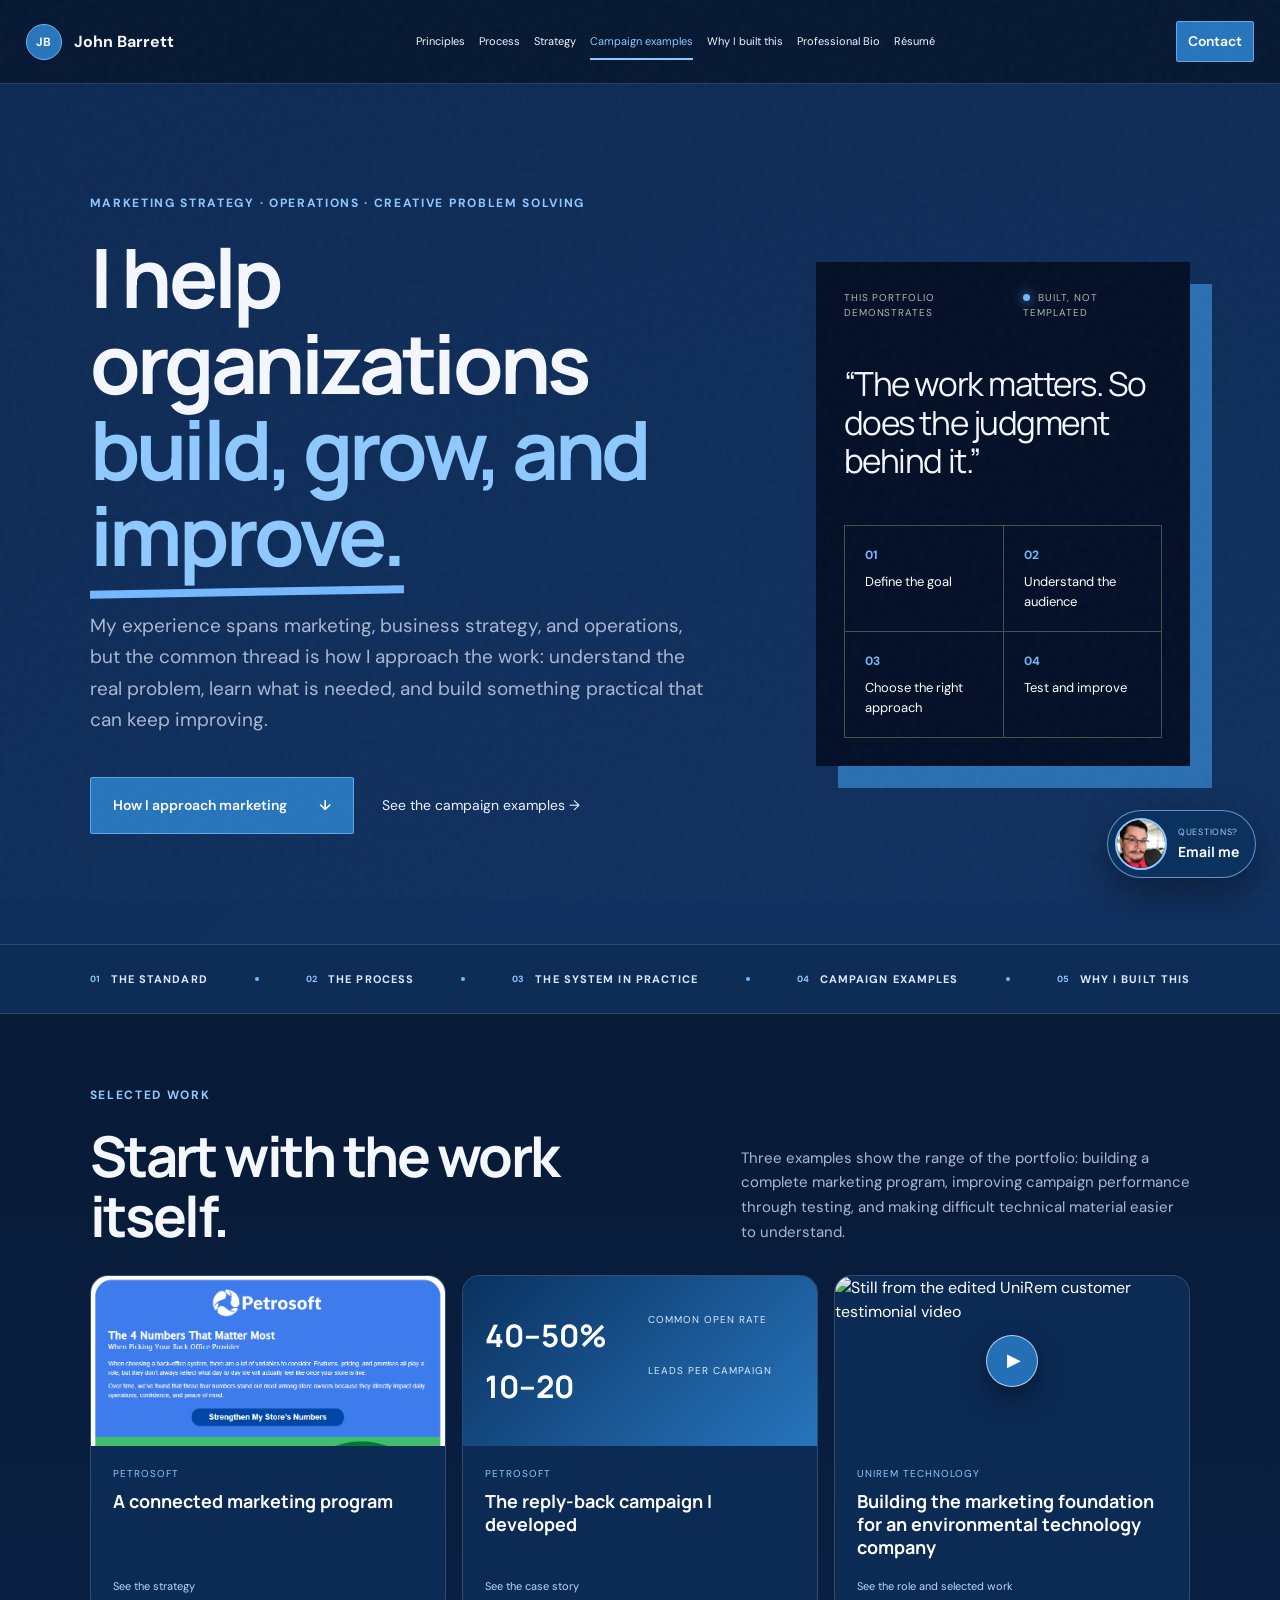
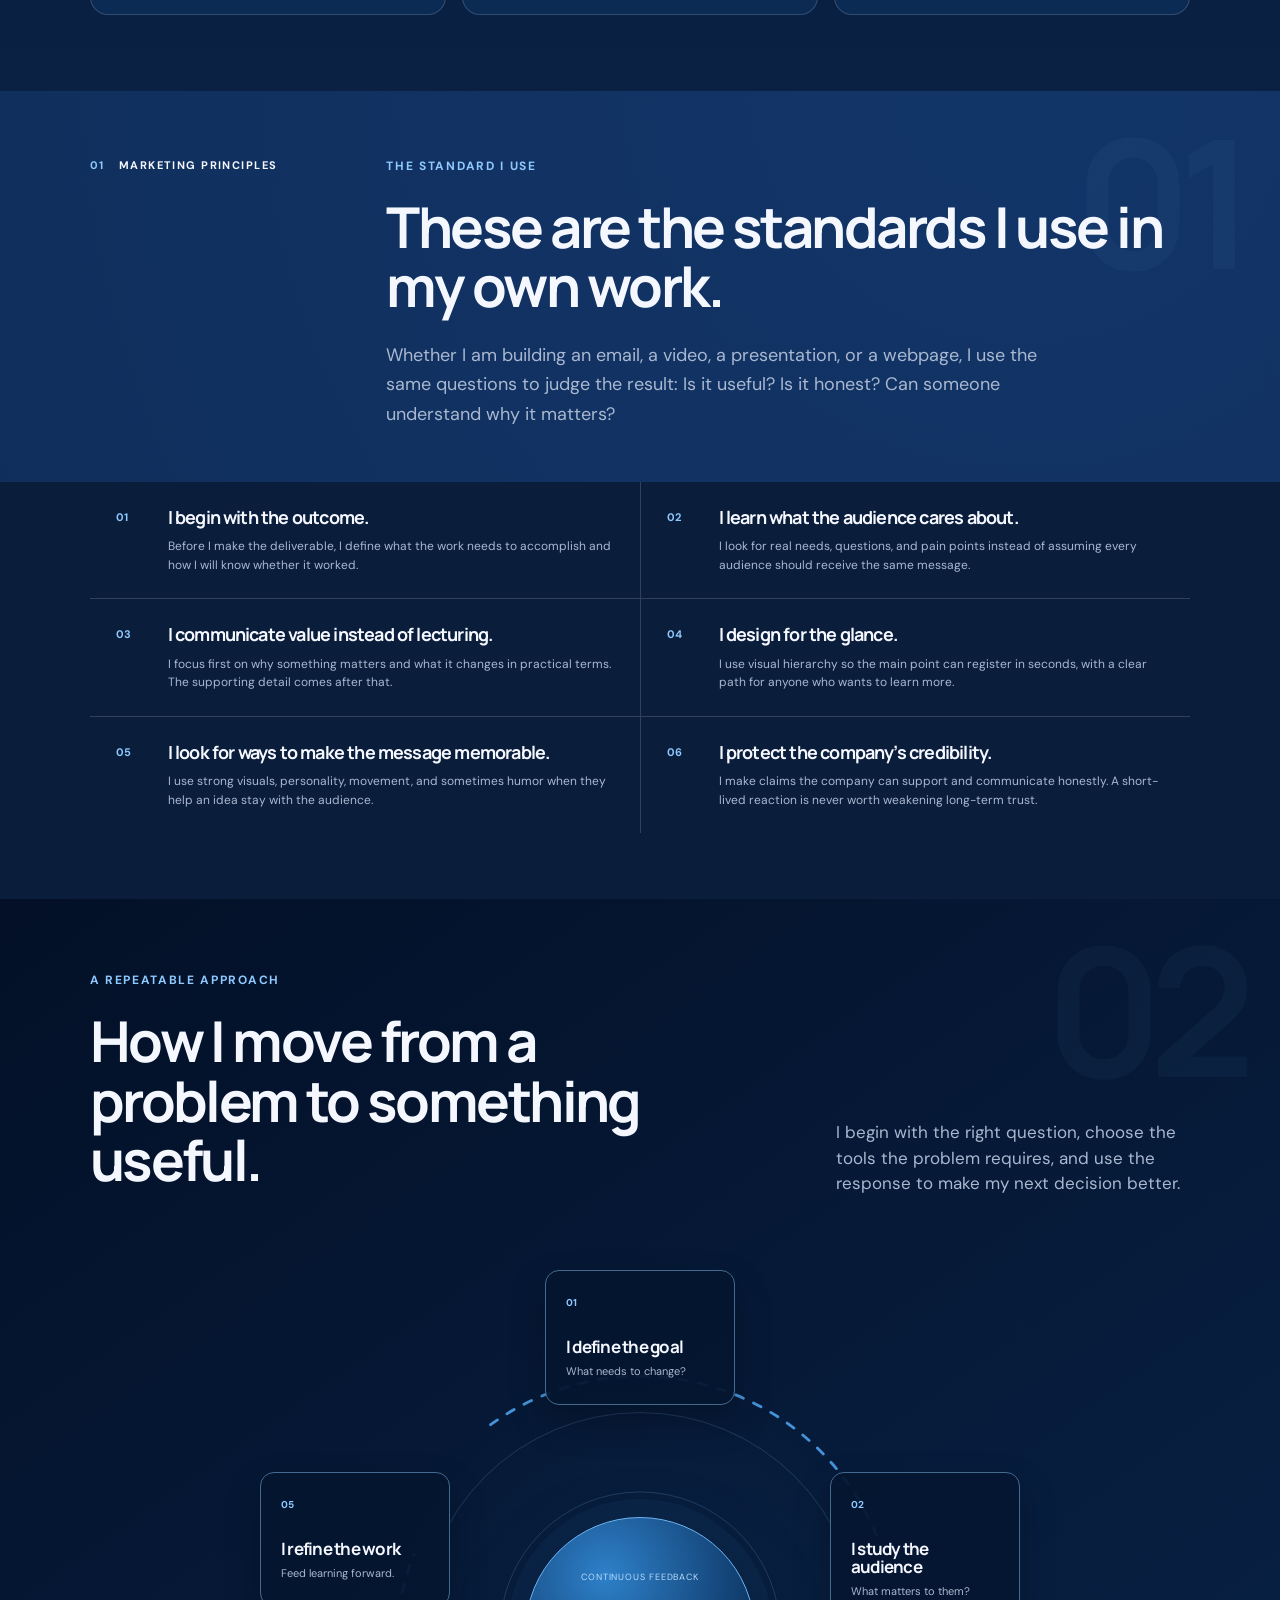
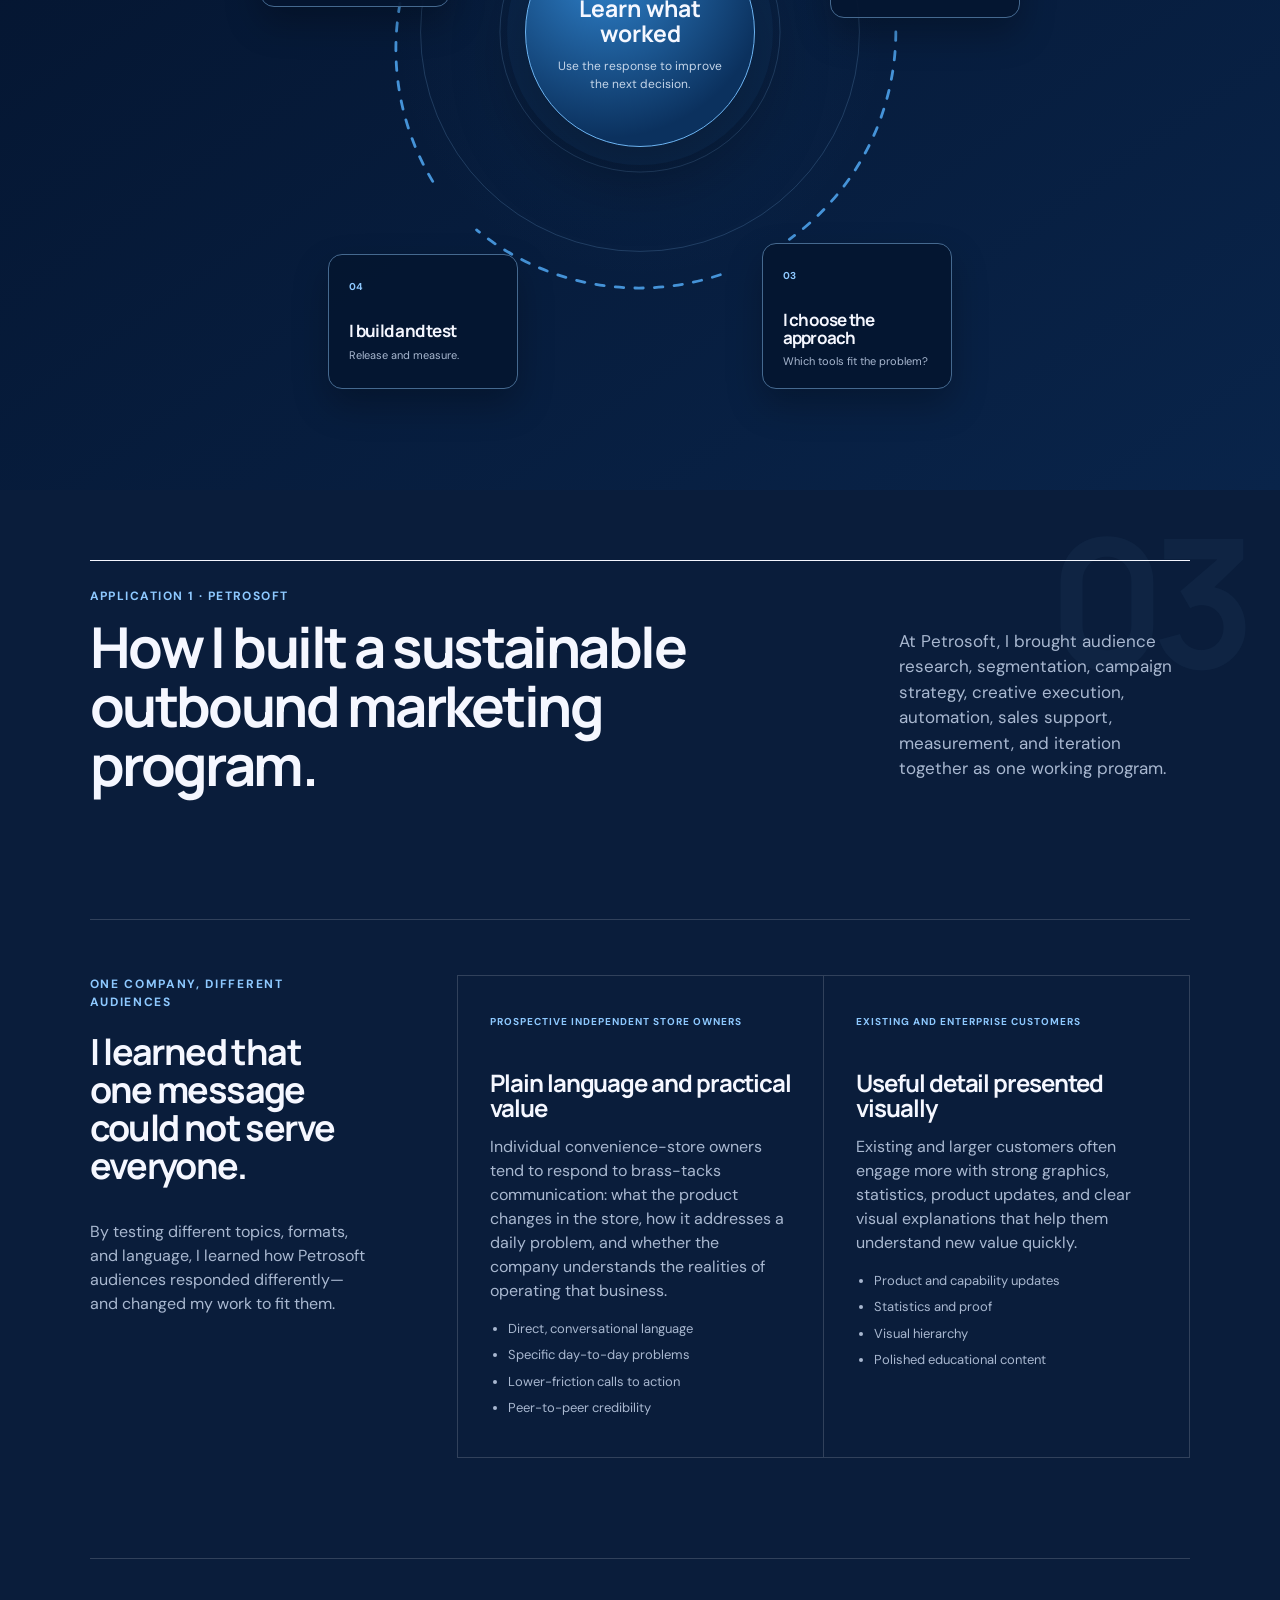
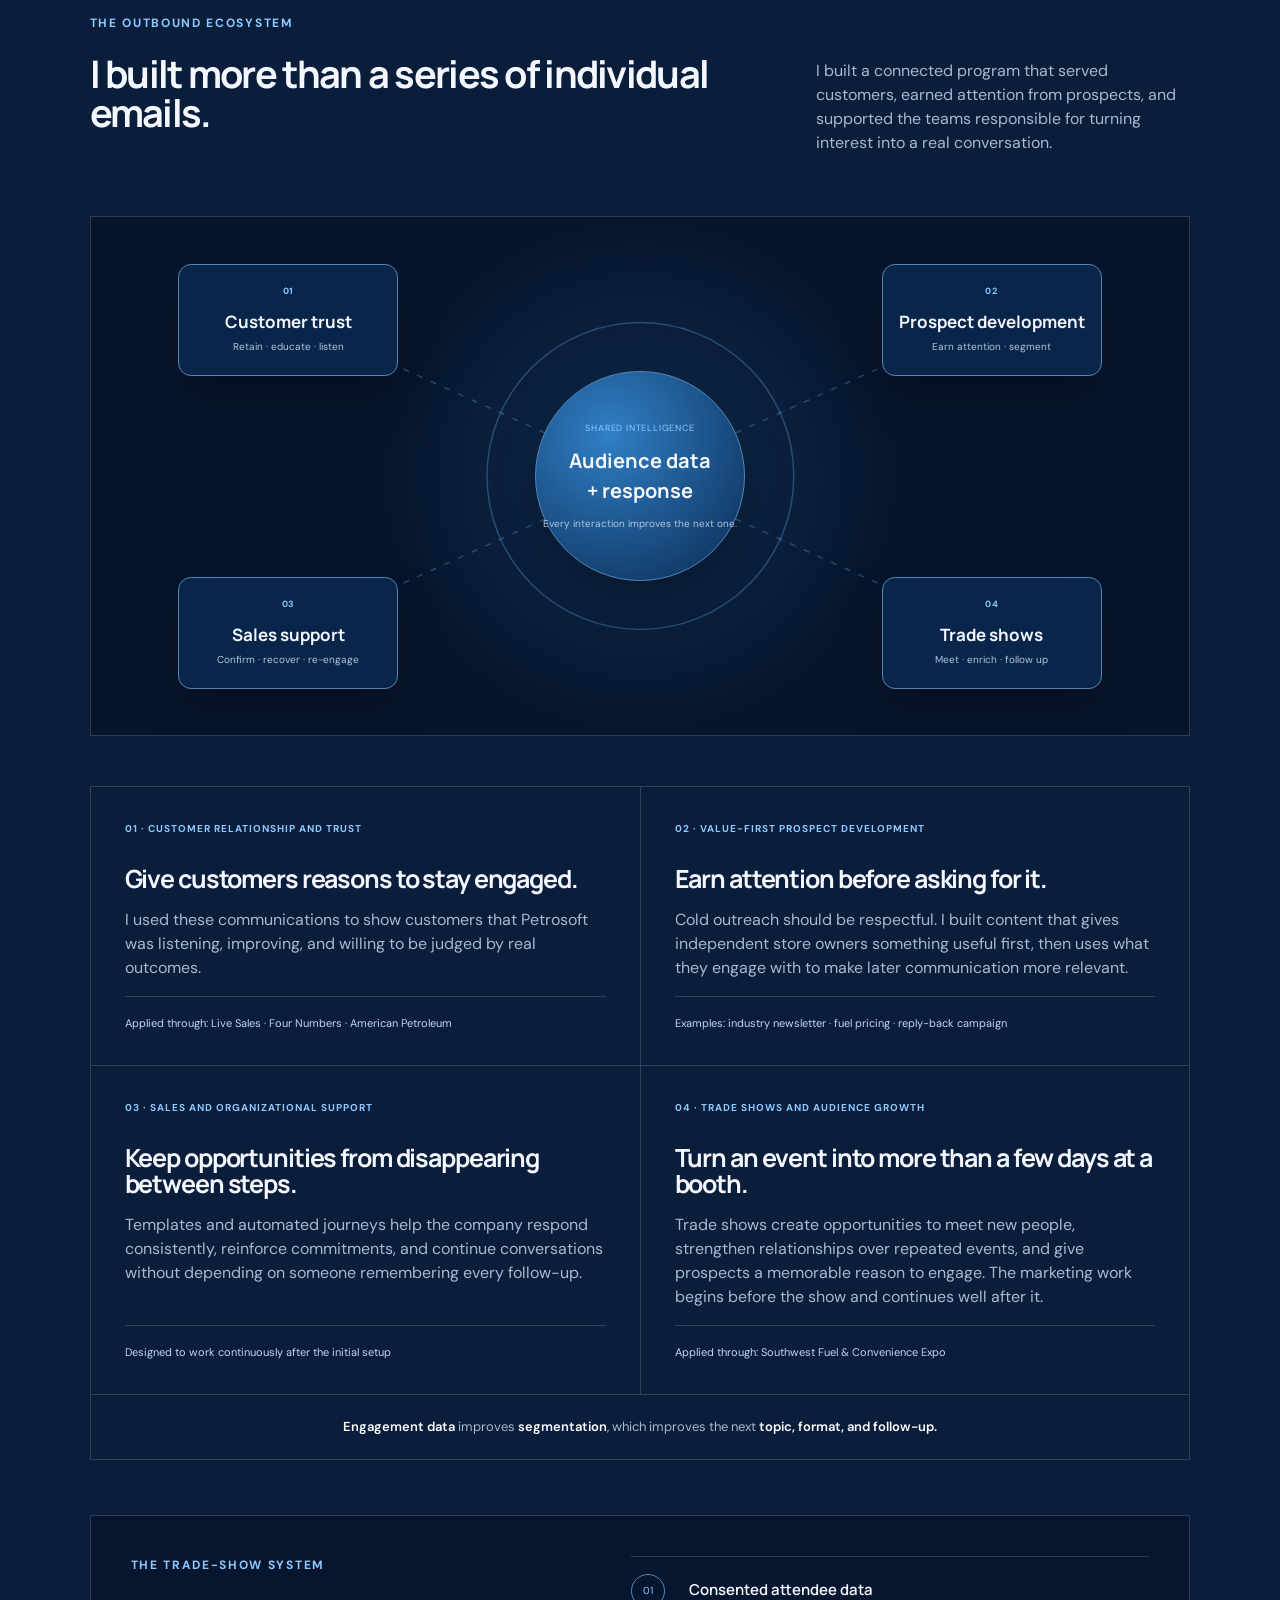
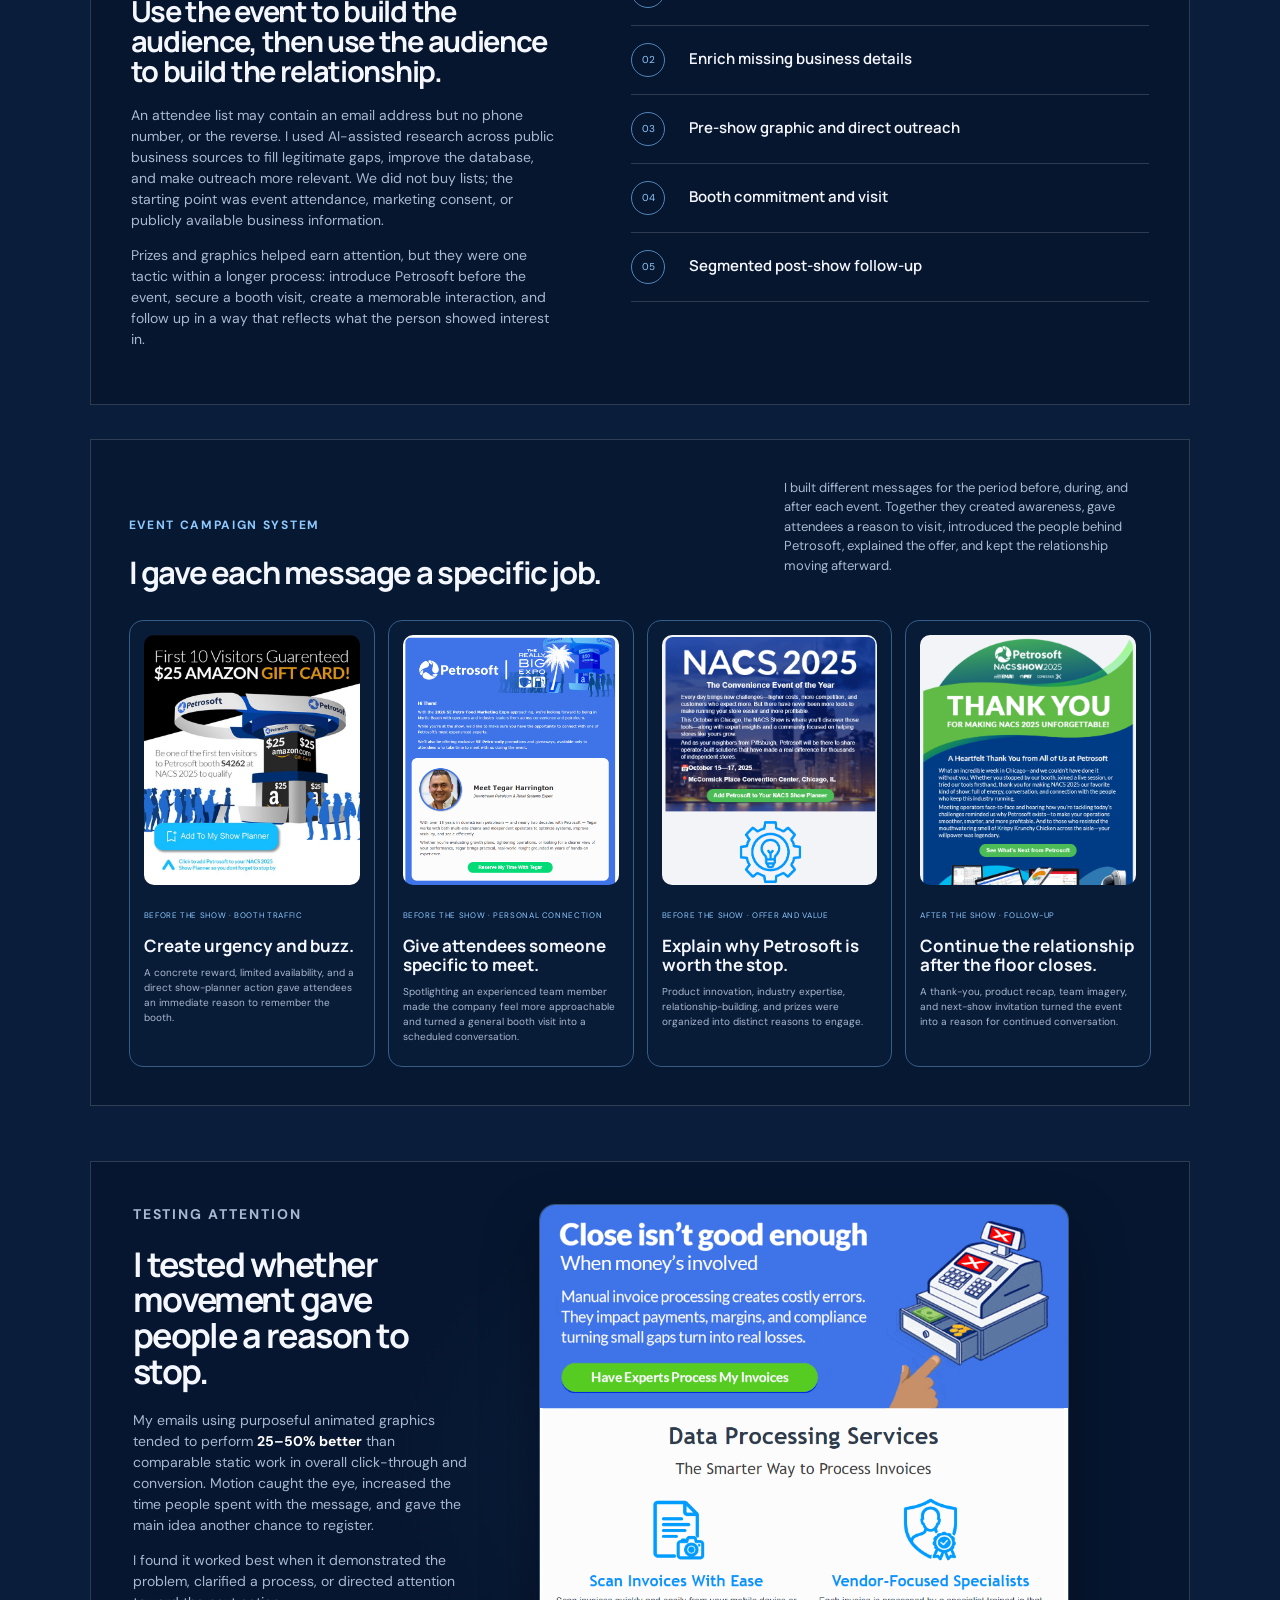
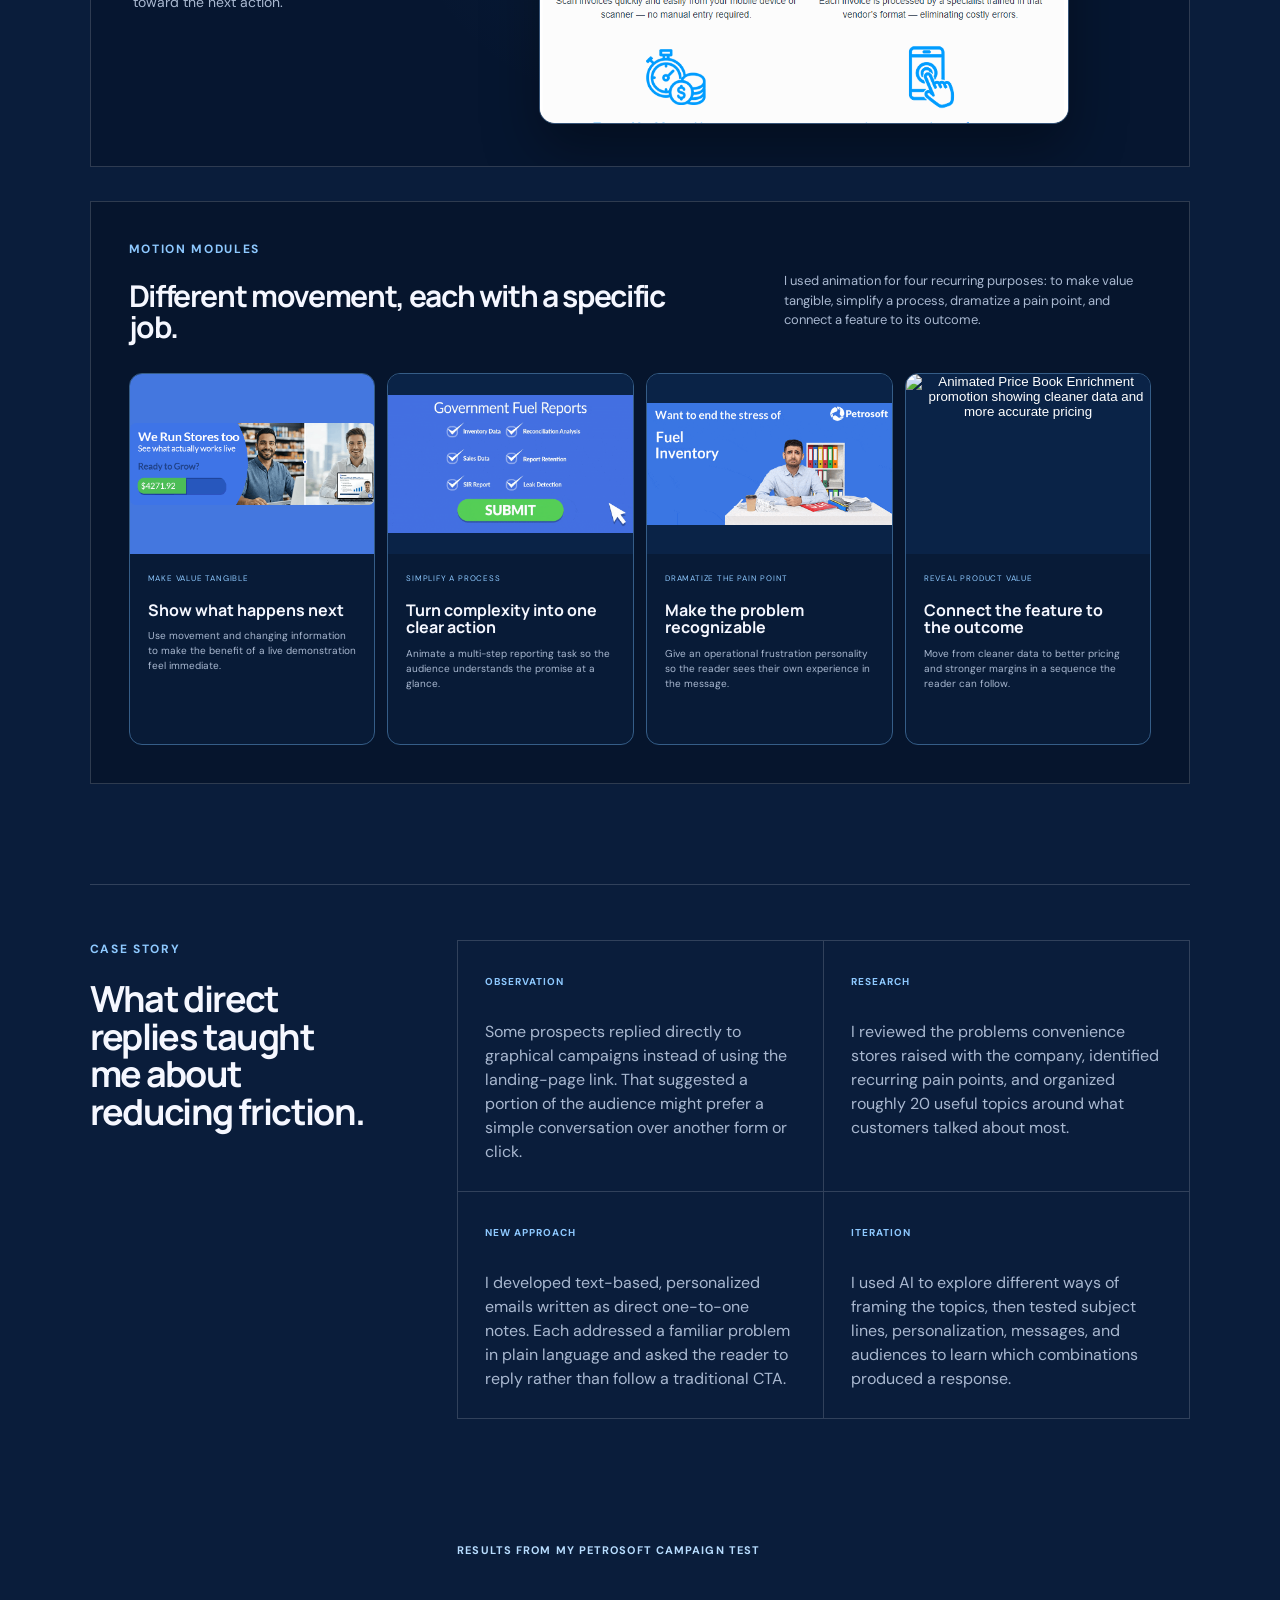
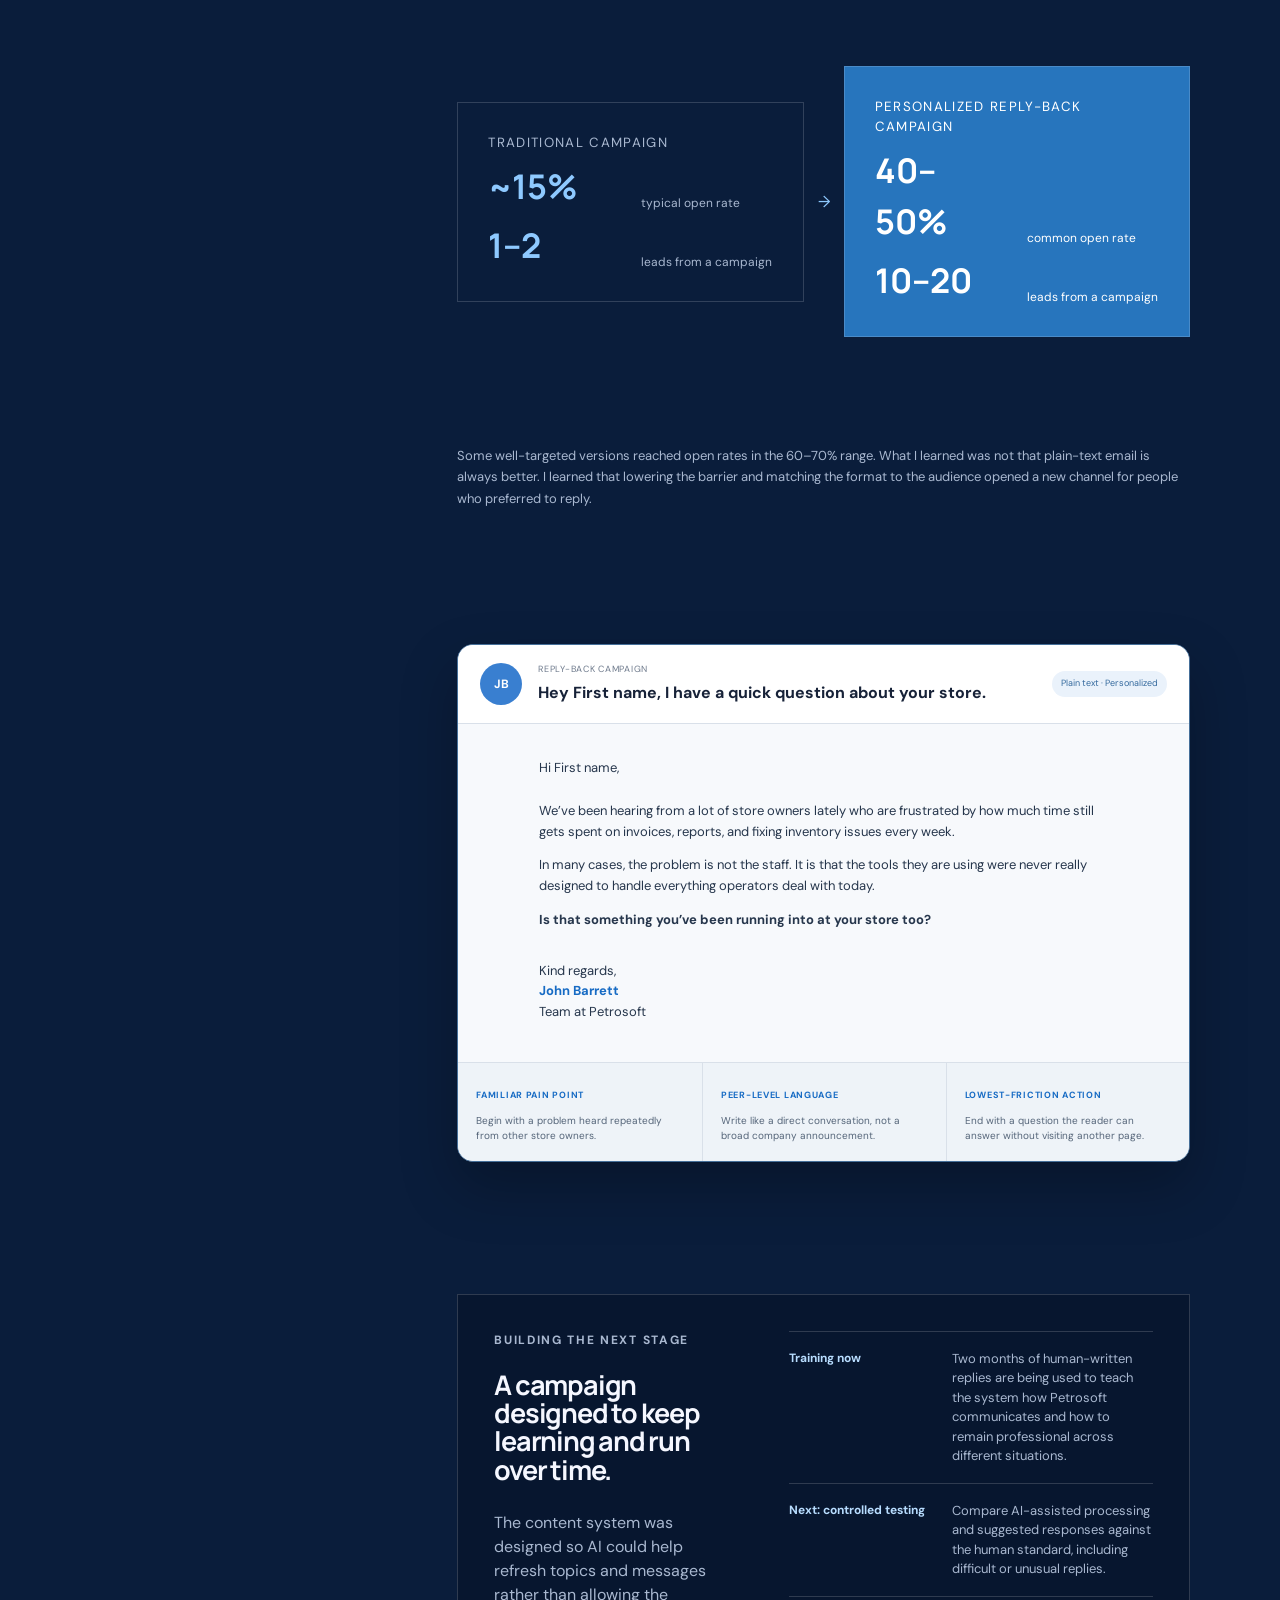
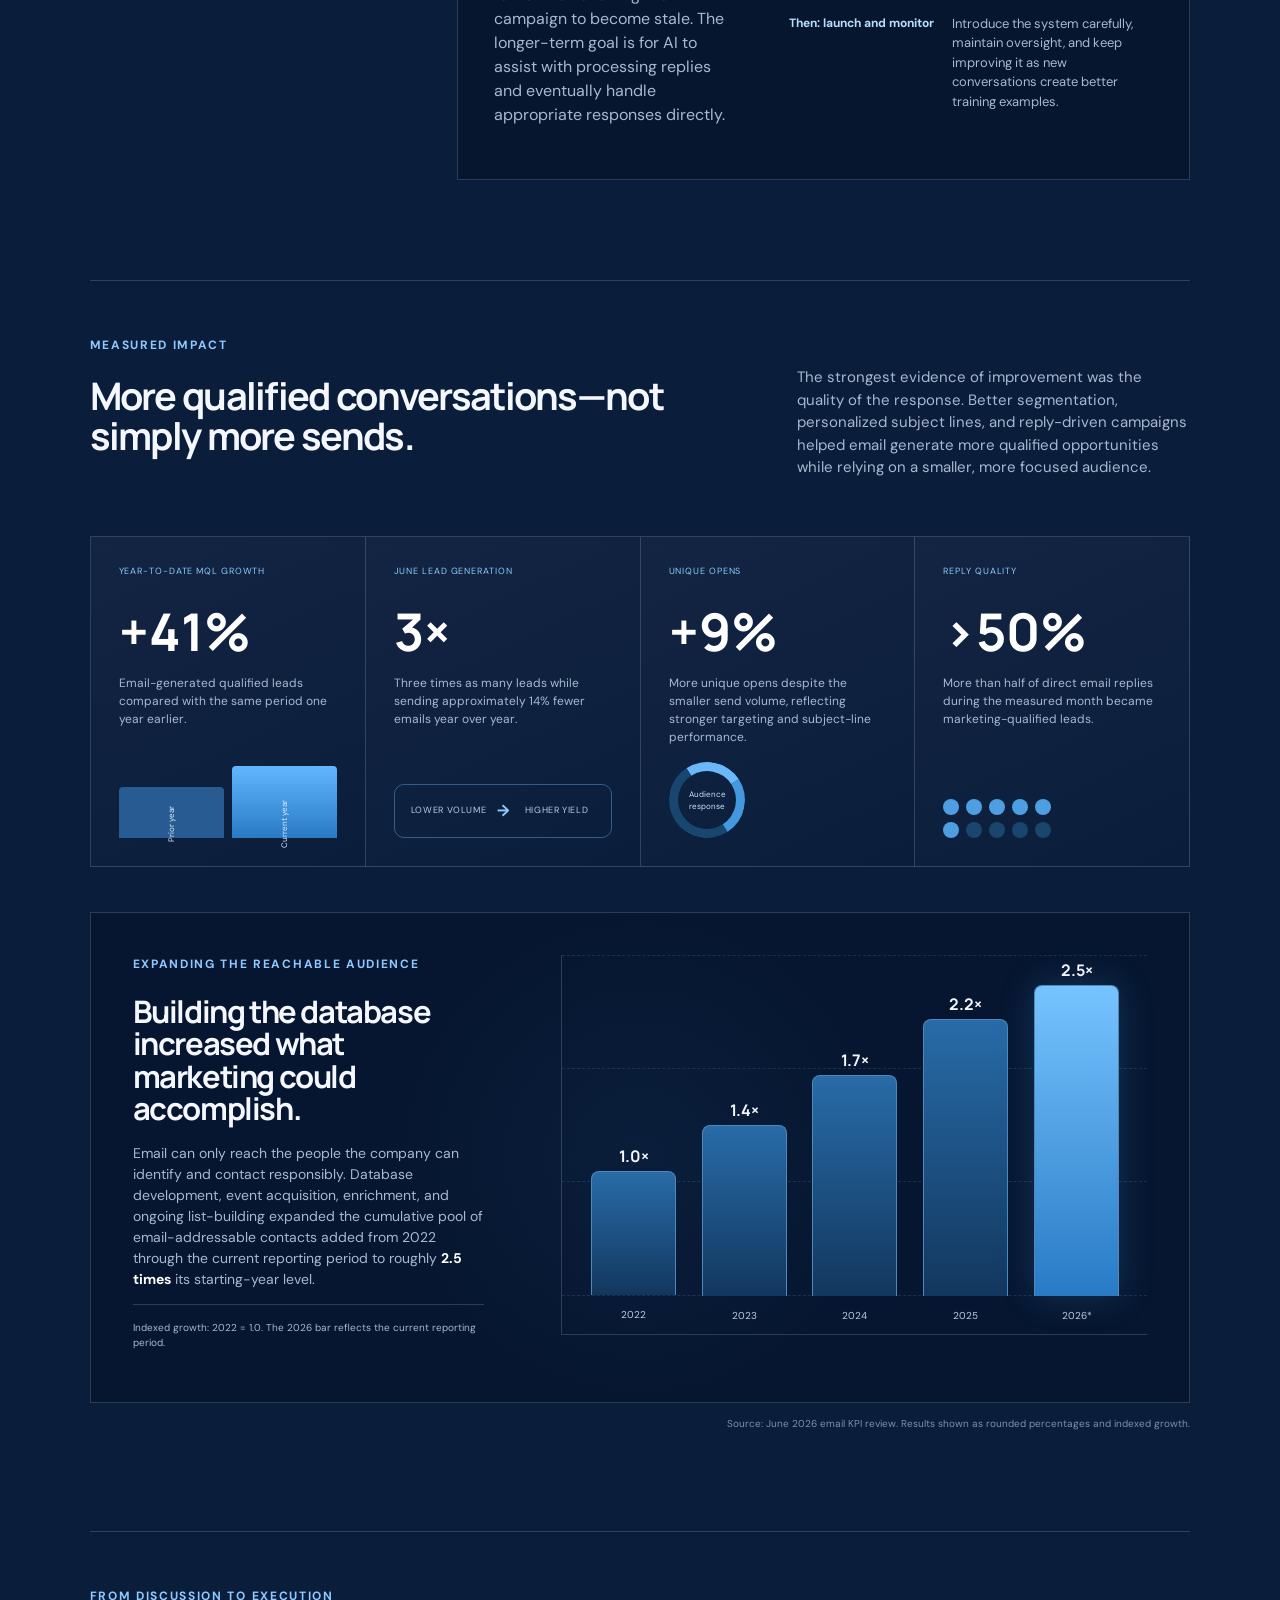
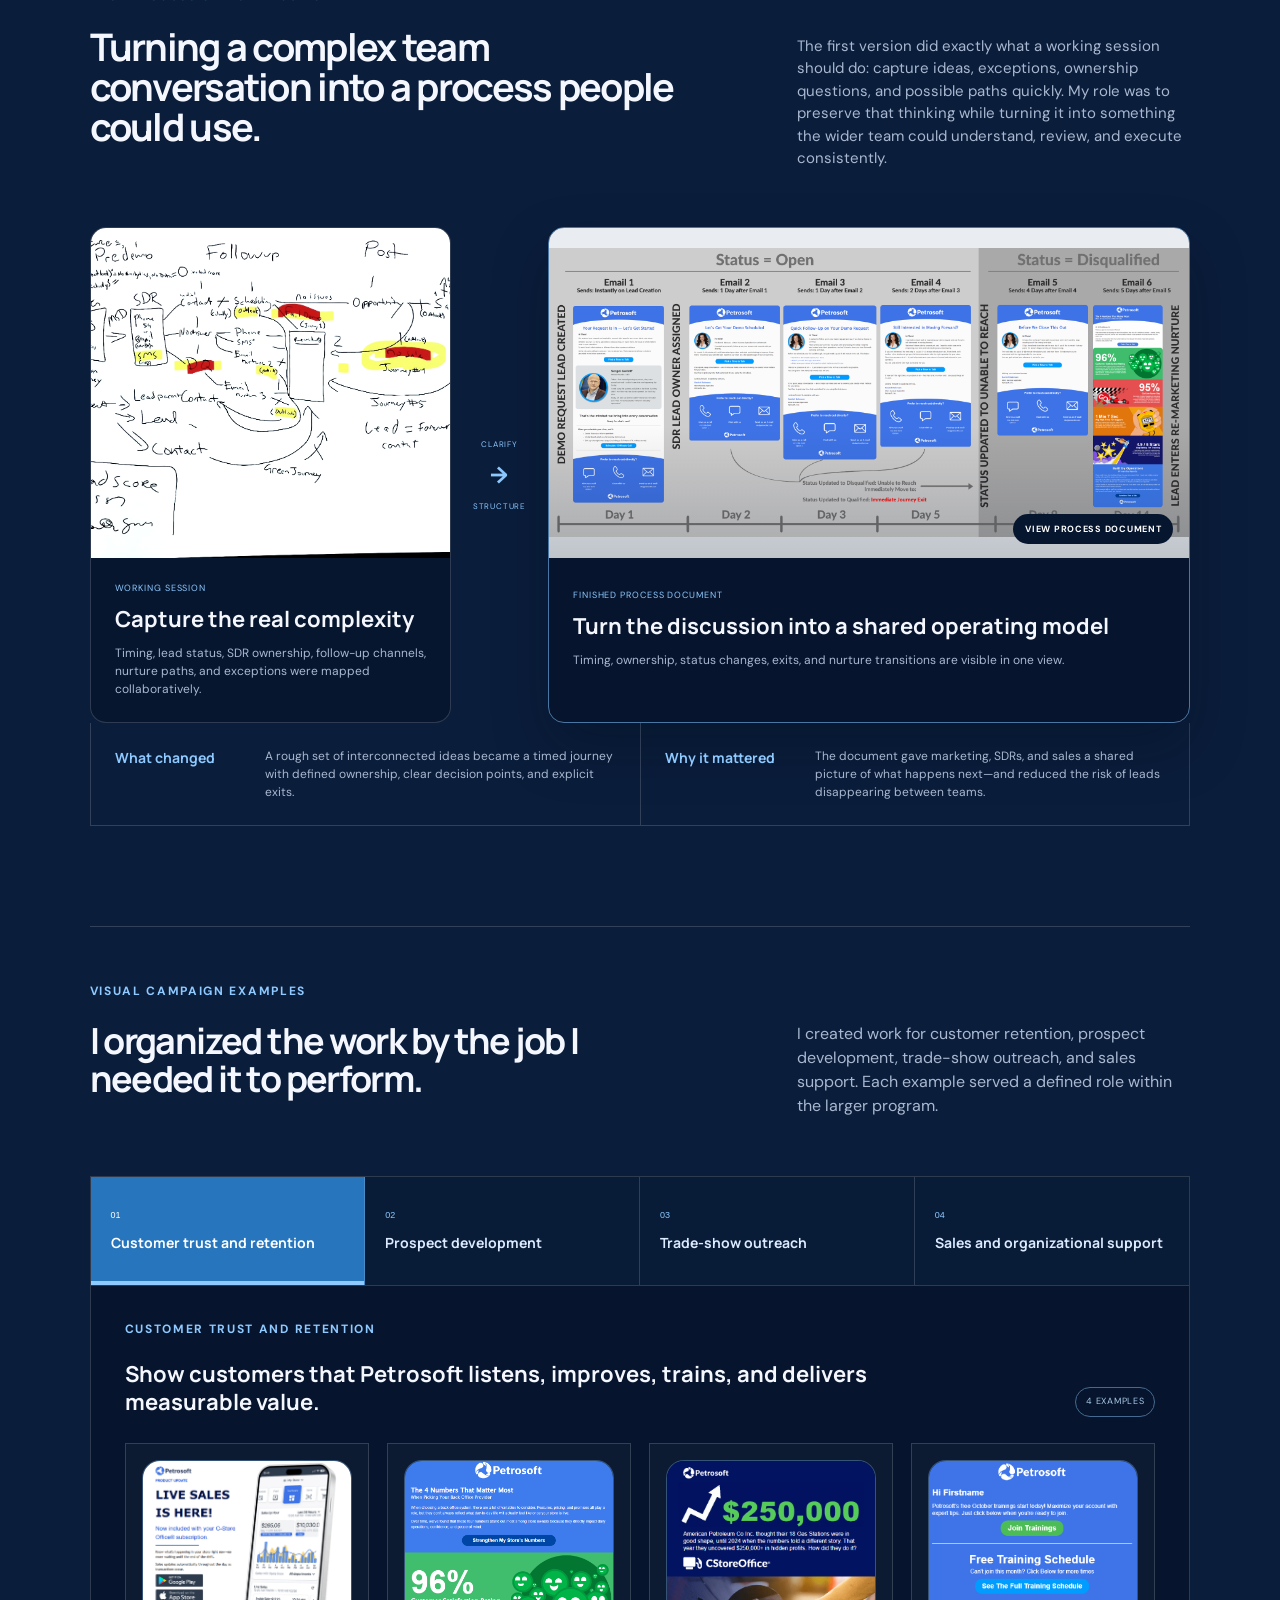
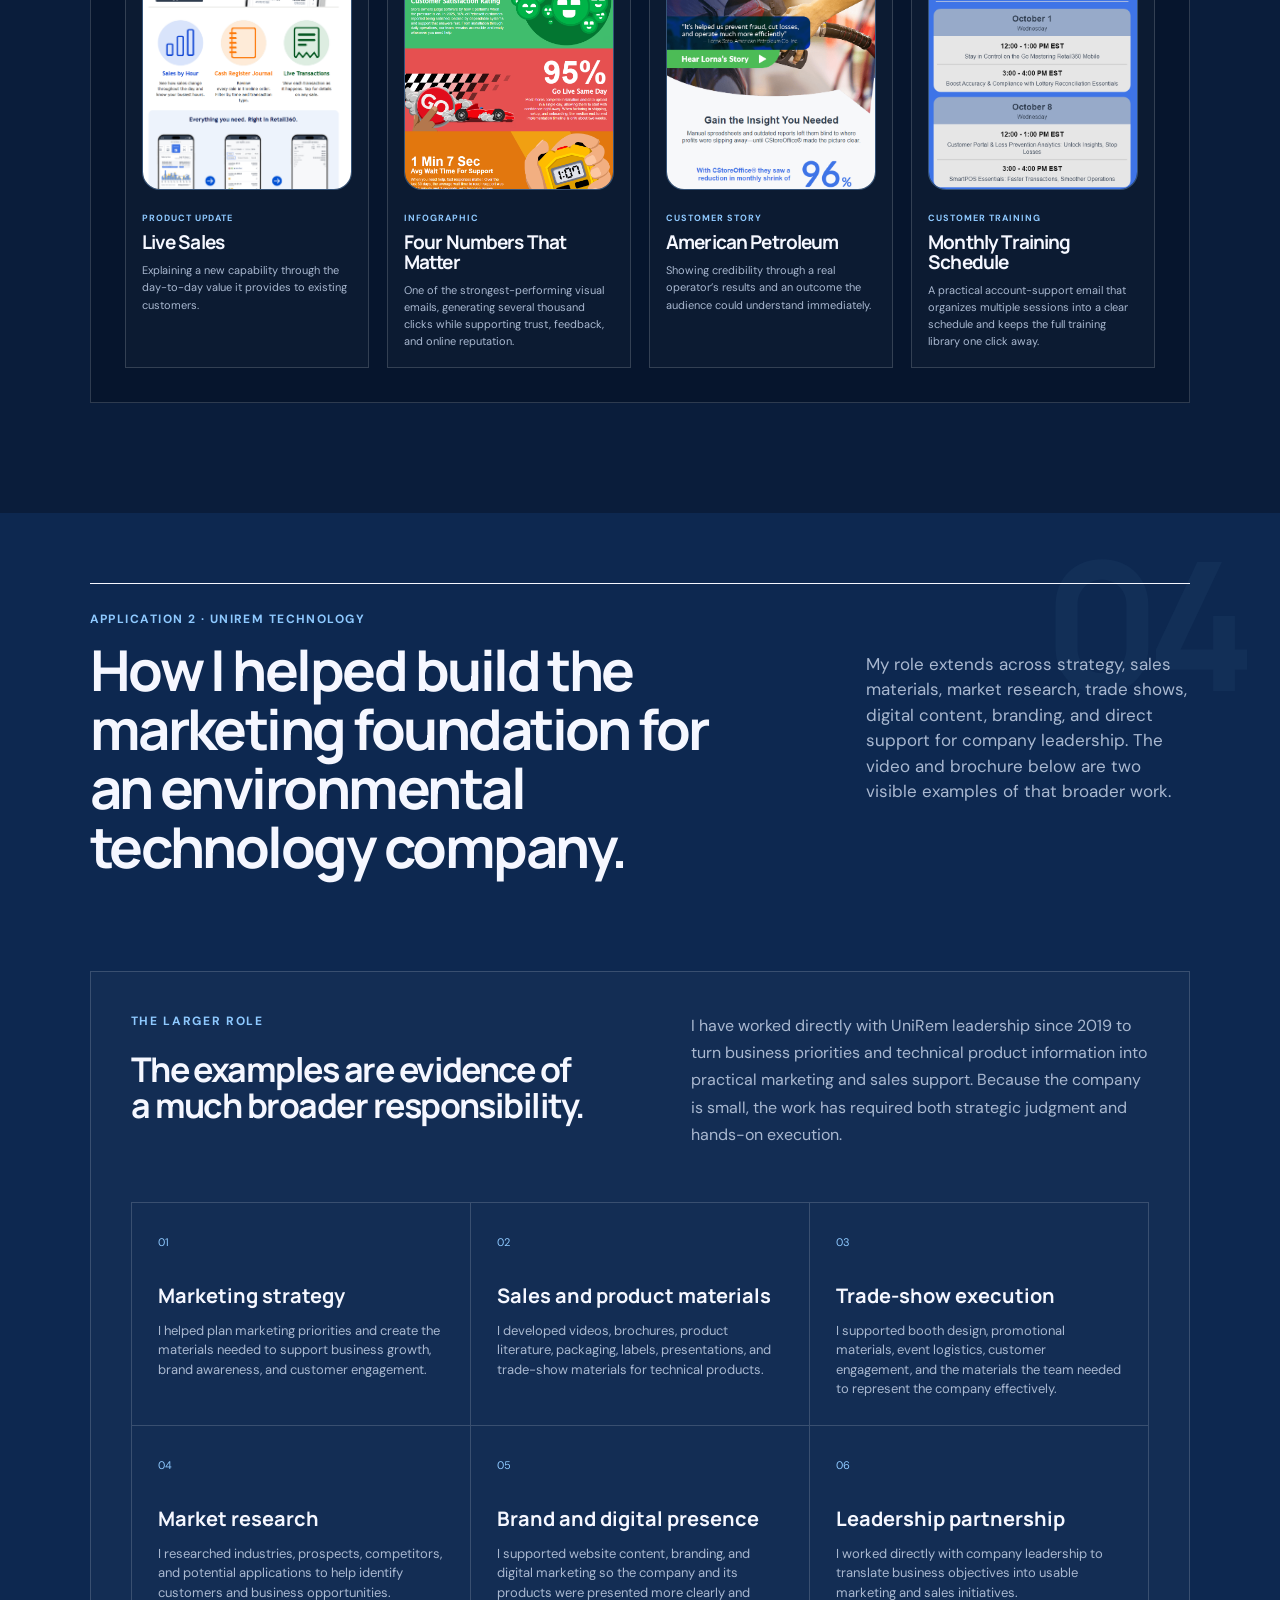
==== commit 3df8282b: "Polish portfolio structure and correct resume" ====
--- a/index.html
+++ b/index.html
@@ -61,7 +61,7 @@
       <div class="work-first-grid">
         <a href="#strategy"><img src="assets/work/four-numbers.png" alt="Petrosoft Four Numbers That Matter email" /><span><small>Petrosoft</small><strong>A connected marketing program</strong><em>See the strategy</em></span></a>
         <a href="#reply-back"><span class="work-first-metric"><b>40–50%</b><small>common open rate</small><b>10–20</b><small>leads per campaign</small></span><span><small>Petrosoft</small><strong>The reply-back campaign I developed</strong><em>See the case story</em></span></a>
-        <a href="#unirem" class="work-first-video"><span class="video-thumb"><img src="https://i.ytimg.com/vi/4K0bUUD0tqg/hqdefault.jpg" alt="Still from the edited UniRem customer testimonial video" /><i aria-hidden="true">▶</i></span><span><small>UniRem Technology</small><strong>Rebuilding a difficult recording into a credible customer story</strong><em>See the video transformation</em></span></a>
+        <a href="#unirem" class="work-first-video"><span class="video-thumb"><img src="https://i.ytimg.com/vi/4K0bUUD0tqg/hqdefault.jpg" alt="Still from the edited UniRem customer testimonial video" /><i aria-hidden="true">▶</i></span><span><small>UniRem Technology</small><strong>Building the marketing foundation for an environmental technology company</strong><em>See the role and selected work</em></span></a>
       </div>
     </section>
 
@@ -178,10 +178,10 @@
         <div class="motion-library">
           <div class="motion-library-head"><div><p class="eyebrow">Motion modules</p><h3>Different movement, each with a specific job.</h3></div><p>I used animation for four recurring purposes: to make value tangible, simplify a process, dramatize a pain point, and connect a feature to its outcome.</p></div>
           <div class="motion-reel">
-            <figure><div><img src="assets/work/motion-demo-value.gif" alt="Animated demo promotion showing the value of seeing Petrosoft work live" /></div><figcaption><span>Make value tangible</span><strong>Show what happens next</strong><p>Use movement and changing information to make the benefit of a live demonstration feel immediate.</p></figcaption></figure>
-            <figure><div><img src="assets/work/motion-fuel-reporting.gif" alt="Animated government fuel reporting checklist completing and submitting" /></div><figcaption><span>Simplify a process</span><strong>Turn complexity into one clear action</strong><p>Animate a multi-step reporting task so the audience understands the promise at a glance.</p></figcaption></figure>
-            <figure><div><img src="assets/work/motion-stress-relief.gif" alt="Animated Petrosoft graphic dramatizing the stress of manual administrative work" /></div><figcaption><span>Dramatize the pain point</span><strong>Make the problem recognizable</strong><p>Give an operational frustration personality so the reader sees their own experience in the message.</p></figcaption></figure>
-            <figure><div><img src="assets/work/motion-price-book.gif" alt="Animated Price Book Enrichment promotion showing cleaner data and more accurate pricing" /></div><figcaption><span>Reveal product value</span><strong>Connect the feature to the outcome</strong><p>Move from cleaner data to better pricing and stronger margins in a sequence the reader can follow.</p></figcaption></figure>
+            <figure><button class="motion-preview" type="button" data-full="assets/work/motion-demo-value.gif" data-title="Make value tangible"><img src="assets/work/motion-demo-value.gif" alt="Animated demo promotion showing the value of seeing Petrosoft work live" /><span>Click to expand</span></button><figcaption><span>Make value tangible</span><strong>Show what happens next</strong><p>Use movement and changing information to make the benefit of a live demonstration feel immediate.</p></figcaption></figure>
+            <figure><button class="motion-preview" type="button" data-full="assets/work/motion-fuel-reporting.gif" data-title="Simplify a process"><img src="assets/work/motion-fuel-reporting.gif" alt="Animated government fuel reporting checklist completing and submitting" /><span>Click to expand</span></button><figcaption><span>Simplify a process</span><strong>Turn complexity into one clear action</strong><p>Animate a multi-step reporting task so the audience understands the promise at a glance.</p></figcaption></figure>
+            <figure><button class="motion-preview" type="button" data-full="assets/work/motion-stress-relief.gif" data-title="Dramatize the pain point"><img src="assets/work/motion-stress-relief.gif" alt="Animated Petrosoft graphic dramatizing the stress of manual administrative work" /><span>Click to expand</span></button><figcaption><span>Dramatize the pain point</span><strong>Make the problem recognizable</strong><p>Give an operational frustration personality so the reader sees their own experience in the message.</p></figcaption></figure>
+            <figure><button class="motion-preview" type="button" data-full="assets/work/motion-price-book.gif" data-title="Reveal product value"><img src="assets/work/motion-price-book.gif" alt="Animated Price Book Enrichment promotion showing cleaner data and more accurate pricing" /><span>Click to expand</span></button><figcaption><span>Reveal product value</span><strong>Connect the feature to the outcome</strong><p>Move from cleaner data to better pricing and stronger margins in a sequence the reader can follow.</p></figcaption></figure>
           </div>
         </div>
       </div>
@@ -249,35 +249,68 @@
 
       <div class="work-samples" id="campaigns">
         <div class="work-samples-head"><div><p class="eyebrow">Visual campaign examples</p><h3>I organized the work by the job I needed it to perform.</h3></div><p>I created work for customer retention, prospect development, trade-show outreach, and sales support. Each example served a defined role within the larger program.</p></div>
-        <div class="campaign-directory" aria-label="Petrosoft campaign categories">
-          <article><span>01</span><h4>Customer trust and retention</h4><p>Show customers that Petrosoft listens, improves, trains, and delivers measurable value.</p><div><b>Examples included</b><em>Live Sales</em><em>Training schedule</em><em>Four Numbers</em><em>American Petroleum</em></div></article>
-          <article><span>02</span><h4>Greenfield prospect development</h4><p>Earn attention with useful content, then speak to individual store problems in direct language.</p><div><b>Examples included</b><em>Gas Station Gazette</em><em>Fuel Management</em><em>Reply-back email</em></div></article>
-          <article><span>03</span><h4>Trade-show outreach</h4><p>Build awareness before an event, secure booth commitments, create a memorable visit, and follow up.</p><div><b>Campaign applications</b><em>Booth-traffic promotion</em><em>Expert spotlight</em><em>Show overview</em><em>Post-show recap</em><em>Southwest Expo</em></div></article>
-          <article><span>04</span><h4>Sales and organizational support</h4><p>Keep opportunities moving with useful templates and automated journeys that work after setup.</p><div><b>Campaign applications</b><em>Demo request journey</em><em>Confirmation and follow-up</em><em>DQ follow-up</em><em>Lead re-engagement</em></div></article>
-        </div>
-        <div class="proof-library-label"><span>Campaign work</span><p>Complete email views available.</p></div>
-        <div class="sample-grid">
-          <article><button class="sample-image" type="button" data-full="assets/work/live-sales-update.png" data-title="Live Sales product update"><img src="assets/work/live-sales-update.png" alt="Petrosoft Live Sales product update email" /><span class="sample-role">Customer relationship<br><small>Show customers how the product is improving in response to real needs.</small></span></button><p>Product update</p><h3>Live Sales</h3><span>Explaining a new capability through the day-to-day value it provides to existing customers.</span></article>
-          <article><button class="sample-image" type="button" data-full="assets/work/four-numbers.png" data-title="Four Numbers That Matter"><img src="assets/work/four-numbers.png" alt="Petrosoft Four Numbers That Matter infographic email" /><span class="sample-role">Reputation and engagement<br><small>Make otherwise dry proof more memorable through playful visual design.</small></span></button><p>Infographic</p><h3>Four Numbers That Matter</h3><span>One of the strongest-performing visual emails, generating several thousand clicks while supporting trust, feedback, and online reputation.</span></article>
-          <article><button class="sample-image" type="button" data-full="assets/work/american-petroleum-testimonial.png" data-title="American Petroleum customer story"><img src="assets/work/american-petroleum-testimonial.png" alt="Petrosoft American Petroleum customer testimonial email" /><span class="sample-role">Trust through proof<br><small>Let a real operator demonstrate the value instead of asking the audience to accept a company claim.</small></span></button><p>Customer story</p><h3>American Petroleum</h3><span>Showing credibility through a real operator’s results and an outcome the audience could understand immediately.</span></article>
+        <div class="campaign-browser">
+          <div class="campaign-tabs" role="tablist" aria-label="Campaign work by purpose">
+            <button type="button" role="tab" id="campaign-tab-customer" aria-controls="campaign-panel-customer" aria-selected="true" data-campaign-tab="customer"><span>01</span><strong>Customer trust and retention</strong></button>
+            <button type="button" role="tab" id="campaign-tab-prospect" aria-controls="campaign-panel-prospect" aria-selected="false" tabindex="-1" data-campaign-tab="prospect"><span>02</span><strong>Prospect development</strong></button>
+            <button type="button" role="tab" id="campaign-tab-event" aria-controls="campaign-panel-event" aria-selected="false" tabindex="-1" data-campaign-tab="event"><span>03</span><strong>Trade-show outreach</strong></button>
+            <button type="button" role="tab" id="campaign-tab-support" aria-controls="campaign-panel-support" aria-selected="false" tabindex="-1" data-campaign-tab="support"><span>04</span><strong>Sales and organizational support</strong></button>
+          </div>
+
+          <section class="campaign-panel" id="campaign-panel-customer" role="tabpanel" aria-labelledby="campaign-tab-customer" data-campaign-panel="customer">
+            <div class="campaign-panel-head"><div><p class="eyebrow">Customer trust and retention</p><h4>Show customers that Petrosoft listens, improves, trains, and delivers measurable value.</h4></div><span>4 examples</span></div>
+            <div class="campaign-card-grid">
+              <article><button class="sample-image" type="button" data-full="assets/work/live-sales-update.png" data-title="Live Sales product update"><img src="assets/work/live-sales-update.png" alt="Petrosoft Live Sales product update email" /><span class="sample-role">Customer relationship<br><small>Show customers how the product is improving in response to real needs.</small></span></button><p>Product update</p><h3>Live Sales</h3><span>Explaining a new capability through the day-to-day value it provides to existing customers.</span></article>
+              <article><button class="sample-image" type="button" data-full="assets/work/four-numbers.png" data-title="Four Numbers That Matter"><img src="assets/work/four-numbers.png" alt="Petrosoft Four Numbers That Matter infographic email" /><span class="sample-role">Reputation and engagement<br><small>Make otherwise dry proof more memorable through playful visual design.</small></span></button><p>Infographic</p><h3>Four Numbers That Matter</h3><span>One of the strongest-performing visual emails, generating several thousand clicks while supporting trust, feedback, and online reputation.</span></article>
+              <article><button class="sample-image" type="button" data-full="assets/work/american-petroleum-testimonial.png" data-title="American Petroleum customer story"><img src="assets/work/american-petroleum-testimonial.png" alt="Petrosoft American Petroleum customer testimonial email" /><span class="sample-role">Trust through proof<br><small>Let a real operator demonstrate the value instead of asking the audience to accept a company claim.</small></span></button><p>Customer story</p><h3>American Petroleum</h3><span>Showing credibility through a real operator’s results and an outcome the audience could understand immediately.</span></article>
+              <article><button class="sample-image" type="button" data-full="assets/work/training-schedule.png" data-title="Customer training schedule"><img src="assets/work/training-schedule.png" alt="Petrosoft customer training schedule email" /><span class="sample-role">Customer education and retention<br><small>Make the next useful action obvious while giving customers several reasons to return throughout the month.</small></span></button><p>Customer training</p><h3>Monthly Training Schedule</h3><span>A practical account-support email that organizes multiple sessions into a clear schedule and keeps the full training library one click away.</span></article>
+            </div>
+          </section>
+
+          <section class="campaign-panel" id="campaign-panel-prospect" role="tabpanel" aria-labelledby="campaign-tab-prospect" data-campaign-panel="prospect" hidden>
+            <div class="campaign-panel-head"><div><p class="eyebrow">Prospect development</p><h4>Earn attention with useful content, then speak to individual store problems in direct language.</h4></div><span>2 examples</span></div>
+            <div class="campaign-card-grid">
+              <article><button class="sample-image" type="button" data-full="assets/work/july-newsletter-2026.png" data-title="The Gas Station Gazette — July 2026"><img src="assets/work/july-newsletter-2026.png" alt="Petrosoft Gas Station Gazette newsletter" /><span class="sample-role">Value-first prospect development<br><small>Give store owners useful information first, then learn from the topics that earn their attention.</small></span></button><p>Industry newsletter</p><h3>The Gas Station Gazette</h3><span>A curated mix of practical fuel, regulation, technology, and store-operation topics. Engagement provides useful signals for segmentation and later, more relevant outreach.</span></article>
+              <article><button class="sample-image" type="button" data-full="assets/work/fuel-management.png" data-title="Fuel Management campaign"><img src="assets/work/fuel-management.png" alt="Petrosoft fuel management email" /><span class="sample-role">Problem-focused product marketing<br><small>Begin with a recognizable margin problem, then explain the specific tools that help an operator respond.</small></span></button><p>Buy / Sell / Manage campaign</p><h3>Fuel Management</h3><span>Instead of presenting the entire platform, this email focuses on knowing true fuel cost, protecting margin, and seeing competitor prices before making a pricing decision.</span></article>
+            </div>
+          </section>
+
+          <section class="campaign-panel" id="campaign-panel-event" role="tabpanel" aria-labelledby="campaign-tab-event" data-campaign-panel="event" hidden>
+            <div class="campaign-panel-head"><div><p class="eyebrow">Trade-show outreach</p><h4>Build awareness before an event, secure booth commitments, create a memorable visit, and follow up.</h4></div><span>1 example</span></div>
+            <div class="campaign-card-grid">
+              <article><button class="sample-image" type="button" data-full="assets/work/southwest-fuel-convenience-expo.png" data-title="Southwest Fuel &amp; Convenience Expo"><img src="assets/work/southwest-fuel-convenience-expo.png" alt="Petrosoft Southwest Fuel and Convenience Expo email" /><span class="sample-role">Event conversion and audience growth<br><small>Earn attention before the show, encourage a booth commitment, and create a reason to continue the relationship afterward.</small></span></button><p>Trade-show campaign</p><h3>Southwest Fuel &amp; Convenience Expo</h3><span>An eye-catching event email that promoted the booth and prizes as part of a broader pre-show, event, enrichment, and follow-up program.</span></article>
+            </div>
+          </section>
+
+          <section class="campaign-panel" id="campaign-panel-support" role="tabpanel" aria-labelledby="campaign-tab-support" data-campaign-panel="support" hidden>
+            <div class="campaign-panel-head"><div><p class="eyebrow">Sales and organizational support</p><h4>Keep opportunities moving with useful templates and automated journeys that continue working after setup.</h4></div><span>1 example</span></div>
+            <div class="campaign-card-grid">
+              <article><button class="sample-image" type="button" data-full="assets/work/dq-follow-up-email.png" data-title="Disqualified Lead Follow-Up"><img src="assets/work/dq-follow-up-email.png" alt="Petrosoft follow-up email for a previously disqualified or unreachable lead" /><span class="sample-role">Warm, lower-pressure re-engagement<br><small>Use a restrained, text-led format when the situation calls for a more personal follow-up.</small></span></button><p>Sales support and re-engagement</p><h3>Disqualified Lead Follow-Up</h3><span>The simpler format supported inbox placement and made the message feel closer to a personal note. That warmer tone was better suited to reconnecting after an earlier conversation did not move forward.</span></article>
+            </div>
+          </section>
         </div>
         <dialog class="work-dialog" id="work-dialog"><div class="dialog-bar"><strong id="dialog-title">Campaign example</strong><button type="button" id="dialog-close" aria-label="Close email preview">Close ×</button></div><div class="dialog-scroll"><img id="dialog-image" alt="" /></div></dialog>
-        <div class="sample-grid sample-grid-additional">
-          <article><button class="sample-image" type="button" data-full="assets/work/july-newsletter-2026.png" data-title="The Gas Station Gazette — July 2026"><img src="assets/work/july-newsletter-2026.png" alt="Petrosoft Gas Station Gazette newsletter" /><span class="sample-role">Value-first prospect development<br><small>Give store owners useful information first, then learn from the topics that earn their attention.</small></span></button><p>Industry newsletter</p><h3>The Gas Station Gazette</h3><span>A curated mix of practical fuel, regulation, technology, and store-operation topics. Engagement provides useful signals for segmentation and later, more relevant outreach.</span></article>
-          <article><button class="sample-image" type="button" data-full="assets/work/southwest-fuel-convenience-expo.png" data-title="Southwest Fuel &amp; Convenience Expo"><img src="assets/work/southwest-fuel-convenience-expo.png" alt="Petrosoft Southwest Fuel and Convenience Expo email" /><span class="sample-role">Event conversion and audience growth<br><small>Earn attention before the show, encourage a booth commitment, and create a reason to continue the relationship afterward.</small></span></button><p>Trade-show campaign</p><h3>Southwest Fuel &amp; Convenience Expo</h3><span>An eye-catching event email that promoted the booth and prizes as part of a broader pre-show, event, enrichment, and follow-up program.</span></article>
-          <article><button class="sample-image" type="button" data-full="assets/work/fuel-management.png" data-title="Fuel Management campaign"><img src="assets/work/fuel-management.png" alt="Petrosoft fuel management email" /><span class="sample-role">Problem-focused product marketing<br><small>Begin with a recognizable margin problem, then explain the specific tools that help an operator respond.</small></span></button><p>Buy / Sell / Manage campaign</p><h3>Fuel Management</h3><span>Instead of presenting the entire platform, this email focuses on one immediate concern: knowing true fuel cost, protecting margin, and seeing competitor prices before making a pricing decision.</span></article>
-          <article><button class="sample-image" type="button" data-full="assets/work/training-schedule.png" data-title="Customer training schedule"><img src="assets/work/training-schedule.png" alt="Petrosoft customer training schedule email" /><span class="sample-role">Customer education and retention<br><small>Make the next useful action obvious while giving customers several reasons to return throughout the month.</small></span></button><p>Customer training</p><h3>Monthly Training Schedule</h3><span>A practical account-support email that organizes multiple sessions into a clear schedule and keeps the full training library one click away.</span></article>
-          <article class="dq-sample"><button class="sample-image" type="button" data-full="assets/work/dq-follow-up-email.png" data-title="Disqualified-lead follow-up"><img src="assets/work/dq-follow-up-email.png" alt="Petrosoft follow-up email for a previously disqualified or unreachable lead" /><span class="sample-role">Warm, lower-pressure re-engagement<br><small>Use a restrained, text-led format when the situation calls for a more personal follow-up.</small></span></button><p>Sales support and re-engagement</p><h3>DQ Follow-Up</h3><span>The simpler format was deliberate. It reduced the design signals associated with promotional bulk email, supported inbox placement, and made the message feel closer to a personal note. That warmer, more human tone was better suited to reconnecting with someone after an earlier conversation did not move forward.</span></article>
-        </div>
       </div>
     </section>
 
     <section class="case-study secondary section reveal" id="unirem">
       <div class="case-head compact">
-        <div><p class="case-kicker">Application 2 · UniRem Technology</p><h2>How I turned difficult technical material into a story people could follow.</h2></div>
-        <p class="case-summary">I identified what the audience needed to understand, removed what was getting in the way, and rebuilt the material so the proof was easier to see.</p>
+        <div><p class="case-kicker">Application 2 · UniRem Technology</p><h2>How I helped build the marketing foundation for an environmental technology company.</h2></div>
+        <p class="case-summary">My role extends across strategy, sales materials, market research, trade shows, digital content, branding, and direct support for company leadership. The video and brochure below are two visible examples of that broader work.</p>
+      </div>
+      <div class="unirem-scope">
+        <div class="unirem-scope-head"><div><p class="eyebrow">The larger role</p><h3>The examples are evidence of a much broader responsibility.</h3></div><p>I have worked directly with UniRem leadership since 2019 to turn business priorities and technical product information into practical marketing and sales support. Because the company is small, the work has required both strategic judgment and hands-on execution.</p></div>
+        <div class="unirem-scope-grid">
+          <article><span>01</span><h4>Marketing strategy</h4><p>I helped plan marketing priorities and create the materials needed to support business growth, brand awareness, and customer engagement.</p></article>
+          <article><span>02</span><h4>Sales and product materials</h4><p>I developed videos, brochures, product literature, packaging, labels, presentations, and trade-show materials for technical products.</p></article>
+          <article><span>03</span><h4>Trade-show execution</h4><p>I supported booth design, promotional materials, event logistics, customer engagement, and the materials the team needed to represent the company effectively.</p></article>
+          <article><span>04</span><h4>Market research</h4><p>I researched industries, prospects, competitors, and potential applications to help identify customers and business opportunities.</p></article>
+          <article><span>05</span><h4>Brand and digital presence</h4><p>I supported website content, branding, and digital marketing so the company and its products were presented more clearly and consistently.</p></article>
+          <article><span>06</span><h4>Leadership partnership</h4><p>I worked directly with company leadership to translate business objectives into usable marketing and sales initiatives.</p></article>
+        </div>
       </div>
       <div class="unirem-story">
+        <div class="selected-example-head"><p class="eyebrow">Selected example 1 · Customer testimonial video</p><h3>Turning difficult source material into credible proof.</h3></div>
         <div class="before-after">
           <article><span>What I started with</span><h3>A valuable testimonial that was difficult to use</h3><p>The original recording contained useful evidence, but the quality was poor, the strongest points were not presented in the clearest order, and the product’s long-term results were difficult to demonstrate through the interview alone.</p></article>
           <div class="transform-arrow">→</div>
@@ -287,7 +320,7 @@
       </div>
 
       <div class="brochure-renewal" aria-labelledby="brochure-title">
-        <div class="brochure-head"><div><p class="eyebrow">Application 3 · BioSok brochure</p><h3 id="brochure-title">Updating an older product story for a modern audience.</h3></div><p>The original brochure contained useful product facts and proof, but its hierarchy, imagery, and presentation made the value difficult to absorb quickly. My work focused on reorganizing that content into a clearer customer story without losing the technical credibility behind the product.</p></div>
+        <div class="brochure-head"><div><p class="eyebrow">Selected example 2 · BioSok brochure</p><h3 id="brochure-title">Updating an older product story for a modern audience.</h3></div><p>The original brochure contained useful product facts and proof, but its hierarchy, imagery, and presentation made the value difficult to absorb quickly. My work focused on reorganizing that content into a clearer customer story without losing the technical credibility behind the product.</p></div>
         <div class="brochure-comparison">
           <div class="brochure-source"><div class="brochure-stage"><span>Before</span><strong>Useful information without a clear reading path</strong></div><div class="brochure-viewer" data-brochure-viewer><button class="brochure-display" type="button" data-full="assets/work/biosok-old-brochure-cover.jpg" data-title="Original BioSok brochure — page 1"><img src="assets/work/biosok-old-brochure-cover.jpg" alt="Original BioSok brochure page 1" /></button><div class="brochure-controls"><button type="button" data-page-direction="prev" aria-label="Previous original brochure page">←</button><span><b data-page-current>1</b> / <span data-page-total>2</span></span><button type="button" data-page-direction="next" aria-label="Next original brochure page">→</button></div><div class="brochure-page-data" hidden><span data-src="assets/work/biosok-old-brochure-cover.jpg" data-alt="Original BioSok brochure page 1" data-title="Original BioSok brochure — page 1"></span><span data-src="assets/work/biosok-old-brochure-notes.jpg" data-alt="Original BioSok brochure page 2" data-title="Original BioSok brochure — page 2"></span></div></div></div>
           <div class="brochure-arrow" aria-hidden="true"><span>Clarify</span><b>→</b><span>Rebuild</span></div>
--- a/styles.css
+++ b/styles.css
@@ -100,6 +100,10 @@
 .sample-grid-three article:nth-child(4),.sample-grid-three article:nth-child(5){display:none}
 
 .unirem-story{display:block;margin-top:70px}
+.unirem-scope{margin-top:70px;padding:40px;border:1px solid var(--line);background:rgba(255,255,255,.025)}
+.unirem-scope-head{display:grid;grid-template-columns:1fr 1fr;gap:8vw;align-items:start}.unirem-scope-head h3{font-size:34px;max-width:680px}.unirem-scope-head>p{color:var(--muted);font-size:16px;line-height:1.7}
+.unirem-scope-grid{display:grid;grid-template-columns:repeat(3,1fr);margin-top:38px;border-top:1px solid var(--line);border-left:1px solid var(--line)}.unirem-scope-grid article{padding:26px;border-right:1px solid var(--line);border-bottom:1px solid var(--line);min-height:190px}.unirem-scope-grid article>span{color:var(--teal);font-size:11px}.unirem-scope-grid h4{font-family:var(--display);font-size:20px;margin:28px 0 10px}.unirem-scope-grid p{color:var(--muted);font-size:13px;margin:0}
+.selected-example-head{display:grid;grid-template-columns:1fr 1fr;gap:8vw;align-items:end;margin-bottom:28px}.selected-example-head h3{font-size:30px;margin:0}
 .before-after{display:grid;grid-template-columns:1fr auto 1fr;align-items:stretch}
 .before-after article{border:1px solid var(--line);padding:32px}
 .before-after h3{font-size:26px;margin:55px 0 18px}.before-after p,.unirem-outcome>p:not(.eyebrow){color:var(--muted)}
@@ -184,6 +188,7 @@
 .motion-study{grid-template-columns:.72fr 1.28fr}.motion-compare,.motion-study:hover .motion-compare{height:520px;display:block}.email-composite{width:min(100%,530px);height:100%;margin:0 auto;display:flex;flex-direction:column;position:relative;overflow:hidden;border:1px solid rgba(142,201,255,.45);border-radius:18px;background:#fff;box-shadow:0 25px 55px rgba(0,0,0,.35);transition:transform .35s,box-shadow .35s}.motion-study:hover .email-composite{transform:translateY(-7px) rotate(.25deg);box-shadow:0 35px 75px rgba(0,0,0,.46)}.composite-motion{display:block;width:100%;height:auto;flex:0 0 auto;object-fit:contain!important;transform:none!important}.composite-body{flex:1;overflow:hidden;position:relative}.composite-body img{position:absolute;left:0;top:-23.9%;width:100%;height:auto!important;object-fit:contain!important;transform:none!important}.email-composite figcaption{position:absolute;left:14px;bottom:14px;padding:8px 10px;background:rgba(4,16,39,.92);border-radius:7px;color:#fff;font-size:10px;text-transform:uppercase;letter-spacing:.07em}
 
 .about{background:linear-gradient(135deg,#081a36,#0b2850)}.about-card{padding:50px;border-left:3px solid #6cb4f2;background:rgba(255,255,255,.025)}.contact{background:radial-gradient(circle at 50% 0,rgba(81,159,230,.3),transparent 38%),#071b38}.contact h2{font-size:clamp(40px,5vw,74px)}.contact>p:not(.eyebrow){max-width:760px;margin:0 auto;color:#c3d4e8}
+.about-card h2{font-size:clamp(32px,3.1vw,46px);line-height:1.12;max-width:820px}
 
 @media(max-width:900px){.process-wheel{aspect-ratio:auto;display:grid;grid-template-columns:1fr 1fr;gap:14px;width:auto}.process-rings{display:none}.process-core,.process-node,.node-1,.node-2,.node-3,.node-4,.node-5{position:relative;inset:auto;transform:none;width:auto;min-height:150px}.process-core{grid-column:1/-1;width:230px;height:230px;margin:0 auto}.process-node:hover,.node-1:hover{transform:translateY(-3px)}.campaign-directory{grid-template-columns:1fr}.motion-study{grid-template-columns:1fr}.page-path{justify-content:flex-start;gap:25px;overflow-x:auto}.page-path a{flex:0 0 auto}.ecosystem-map{height:auto;display:grid;grid-template-columns:1fr 1fr;gap:12px;padding:22px}.ecosystem-map>svg{display:none}.ecosystem-hub,.eco-node,.eco-1,.eco-2,.eco-3,.eco-4{position:relative;inset:auto;transform:none;width:auto;min-height:120px;border-radius:12px}.ecosystem-hub{grid-column:1/-1}.eco-node:hover{transform:translateY(-3px)}}
 @media(max-width:600px){.process-wheel{grid-template-columns:1fr}.process-core{grid-column:auto}.about-card{padding:28px 22px}.proof-library-label{display:block}.proof-library-label p{margin-top:7px}.motion-compare,.motion-study:hover .motion-compare{height:440px}.composite-body img{top:-23.9%}}
@@ -285,5 +290,21 @@
 @media(max-width:600px){.contact-float{right:12px;bottom:12px}.contact-float-trigger{padding-right:10px}.contact-float-trigger img{width:46px;height:46px}.contact-float-trigger span{display:none}}
 
 /* Make the UniRem transformation unmistakably read as before and after. */
+@media(max-width:700px){.unirem-scope{padding:24px}.unirem-scope-head,.unirem-scope-grid,.selected-example-head{grid-template-columns:1fr}.unirem-scope-grid article{min-height:auto}}
 .video-stage{display:flex;align-items:center;gap:10px;margin-bottom:14px}.video-stage b{padding:7px 11px;border-radius:999px;background:#203b5d;color:#d7e8f8;text-transform:uppercase;letter-spacing:.1em;font-size:9px}.video-stage span{color:#aec5dc;font-size:11px;font-weight:700}.edited-video .video-stage b{background:#2775bd;color:#fff}.video-label p{color:var(--muted);font-size:11px;line-height:1.5;margin:8px 0 0}.raw-video{padding:18px;border:1px solid #355576;border-radius:16px;background:rgba(3,16,39,.38)}.edited-video{padding:18px;border:1px solid #6eafe8;border-radius:16px;background:rgba(39,117,189,.1)}
 .contact-float-trigger{text-decoration:none}
+
+/* Motion examples open at full size instead of being limited to their cards. */
+.motion-reel .motion-preview{position:relative;display:block;width:100%;height:180px;padding:0;overflow:hidden;border:0;background:#0a2347;cursor:pointer;color:#fff}
+.motion-reel figure:nth-child(1) .motion-preview{background:#4477df}.motion-reel .motion-preview img{object-fit:contain}.motion-reel figure:nth-child(4) .motion-preview img{object-position:center}
+.motion-preview>span{position:absolute;left:50%;bottom:11px;transform:translate(-50%,12px);padding:8px 12px;border:1px solid rgba(255,255,255,.5);border-radius:999px;background:rgba(4,16,39,.9);color:#fff;font-size:8px;font-weight:700;text-transform:uppercase;letter-spacing:.09em;white-space:nowrap;opacity:0;transition:opacity .2s,transform .2s}
+.motion-preview:hover>span,.motion-preview:focus-visible>span{opacity:1;transform:translate(-50%,0)}.motion-preview:focus-visible{outline:2px solid #8ec9ff;outline-offset:-3px}
+@media(max-width:600px){.motion-reel .motion-preview{height:210px}.motion-preview>span{opacity:1;transform:translate(-50%,0)}}
+
+/* Campaign examples grouped by the marketing program they support. */
+.campaign-browser{border:1px solid var(--line);background:#06152d}.campaign-tabs{display:grid;grid-template-columns:repeat(4,1fr);border-bottom:1px solid var(--line)}
+.campaign-tabs button{min-height:108px;padding:20px;border:0;border-right:1px solid var(--line);background:#081b37;color:#dceaff;text-align:left;cursor:pointer;transition:background .2s,color .2s,box-shadow .2s}.campaign-tabs button:last-child{border-right:0}.campaign-tabs button span,.campaign-tabs button strong{display:block}.campaign-tabs button span{color:#8ec9ff;font-size:9px;margin-bottom:14px}.campaign-tabs button strong{font-family:var(--display);font-size:14px;line-height:1.25}.campaign-tabs button:hover{background:#0d2d58}.campaign-tabs button[aria-selected="true"]{background:#2775bd;color:#fff;box-shadow:inset 0 -4px 0 #8ec9ff}.campaign-tabs button[aria-selected="true"] span{color:#fff}.campaign-tabs button:focus-visible{outline:2px solid #8ec9ff;outline-offset:-3px}
+.campaign-panel{padding:34px}.campaign-panel[hidden]{display:none}.campaign-panel-head{display:flex;justify-content:space-between;align-items:end;gap:30px;margin-bottom:26px}.campaign-panel-head h4{font-family:var(--display);font-size:22px;line-height:1.3;max-width:760px;margin:8px 0 0}.campaign-panel-head>span{flex:0 0 auto;padding:7px 10px;border:1px solid #45698f;border-radius:999px;color:#a8c8e7;font-size:9px;text-transform:uppercase;letter-spacing:.08em}
+.campaign-card-grid{display:grid;grid-template-columns:repeat(auto-fit,minmax(220px,1fr));gap:18px;align-items:stretch}.campaign-card-grid article{min-width:0;border:1px solid var(--line);padding:16px;background:rgba(255,255,255,.025);transition:transform .25s,border-color .25s,box-shadow .25s}.campaign-card-grid article:hover{transform:translateY(-5px);border-color:rgba(142,201,255,.55);box-shadow:0 20px 45px rgba(1,9,24,.35)}.campaign-card-grid .sample-image{height:330px}.campaign-card-grid article>p{font-size:9px;letter-spacing:.11em;text-transform:uppercase;color:var(--teal);font-weight:700;margin:16px 0 8px}.campaign-card-grid article>h3{font-size:19px;margin-bottom:9px}.campaign-card-grid article>span{display:block;color:var(--muted);font-size:11px;line-height:1.55}.campaign-panel .dq-sample{display:block!important;grid-column:auto!important}.campaign-panel .dq-sample .sample-image{height:330px;margin:0}
+@media(max-width:900px){.campaign-tabs{grid-template-columns:1fr 1fr}.campaign-tabs button:nth-child(2){border-right:0}.campaign-tabs button:nth-child(-n+2){border-bottom:1px solid var(--line)}}
+@media(max-width:600px){.campaign-tabs{display:flex;overflow-x:auto;scroll-snap-type:x mandatory}.campaign-tabs button{flex:0 0 76%;min-height:94px;scroll-snap-align:start;border-bottom:0!important;border-right:1px solid var(--line)!important}.campaign-panel{padding:22px}.campaign-panel-head{display:block}.campaign-panel-head>span{display:inline-block;margin-top:15px}.campaign-card-grid{grid-template-columns:1fr}.campaign-card-grid .sample-image{height:360px}}
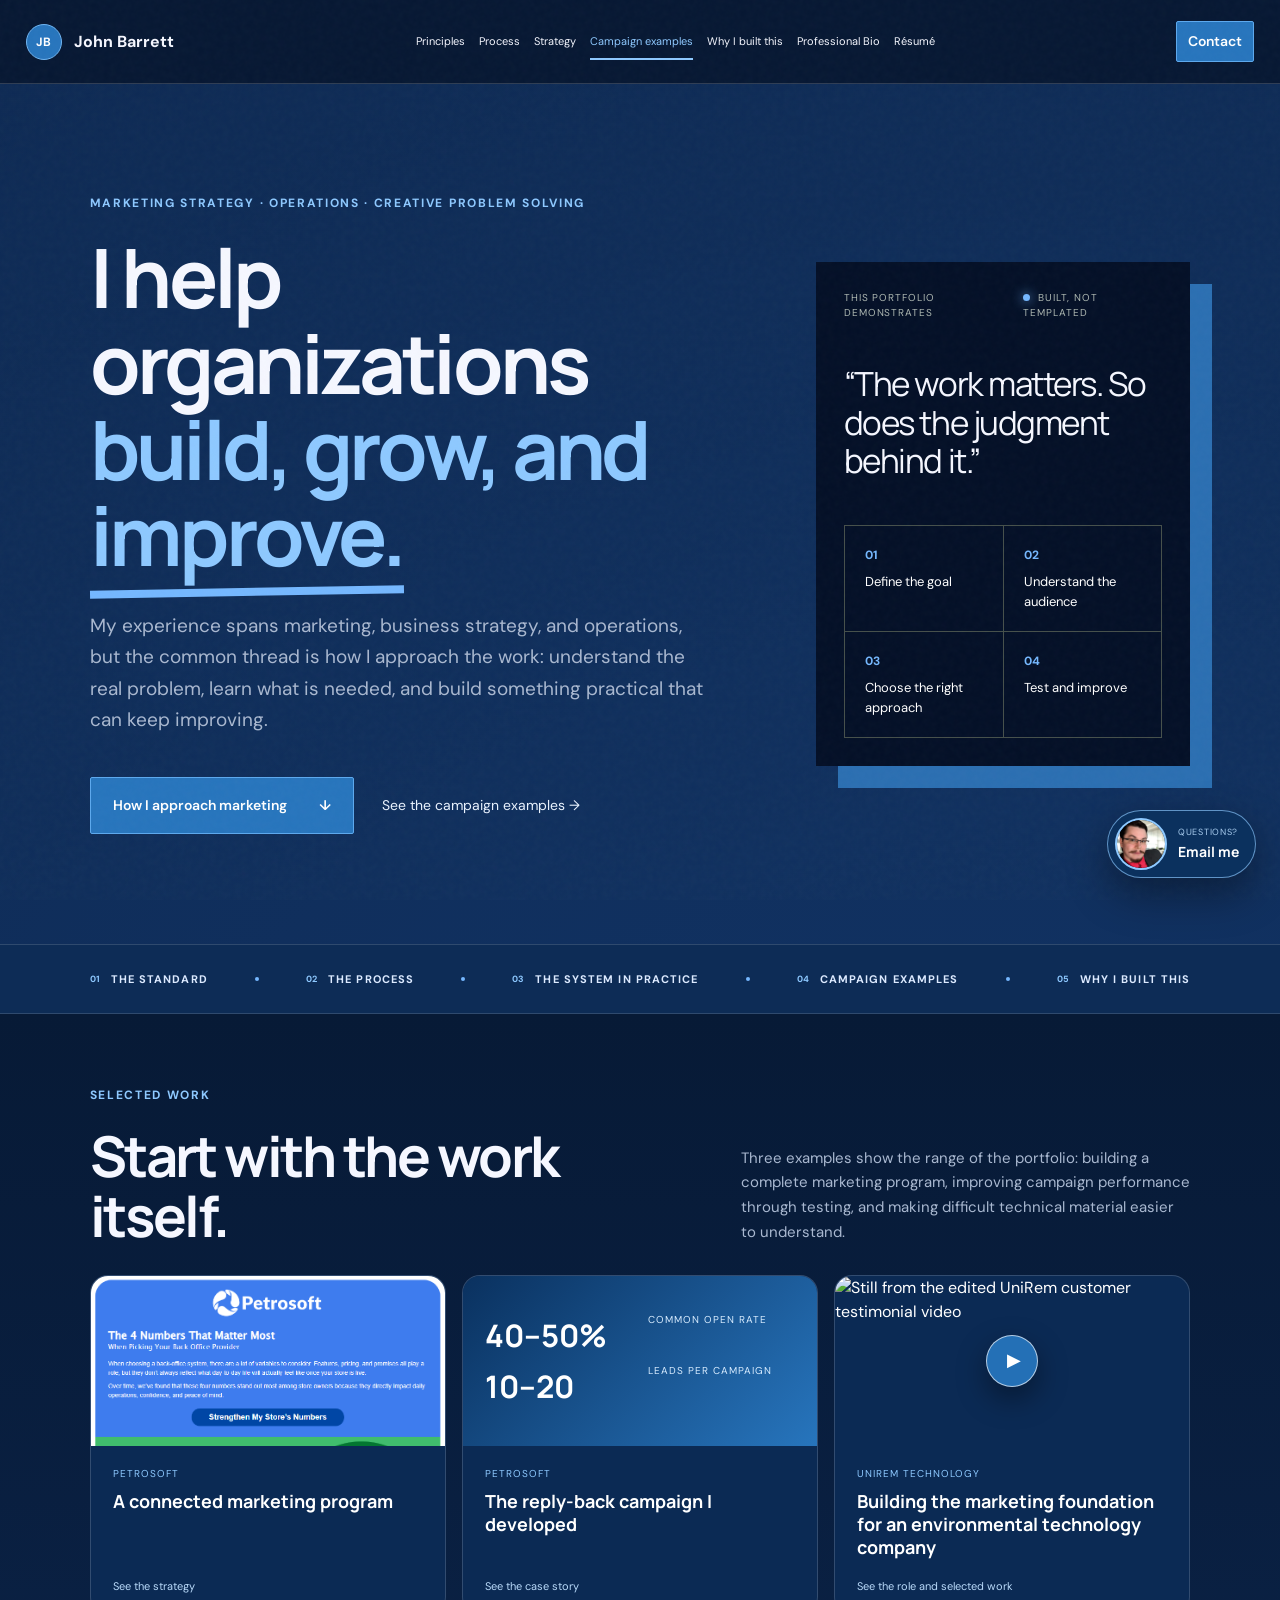
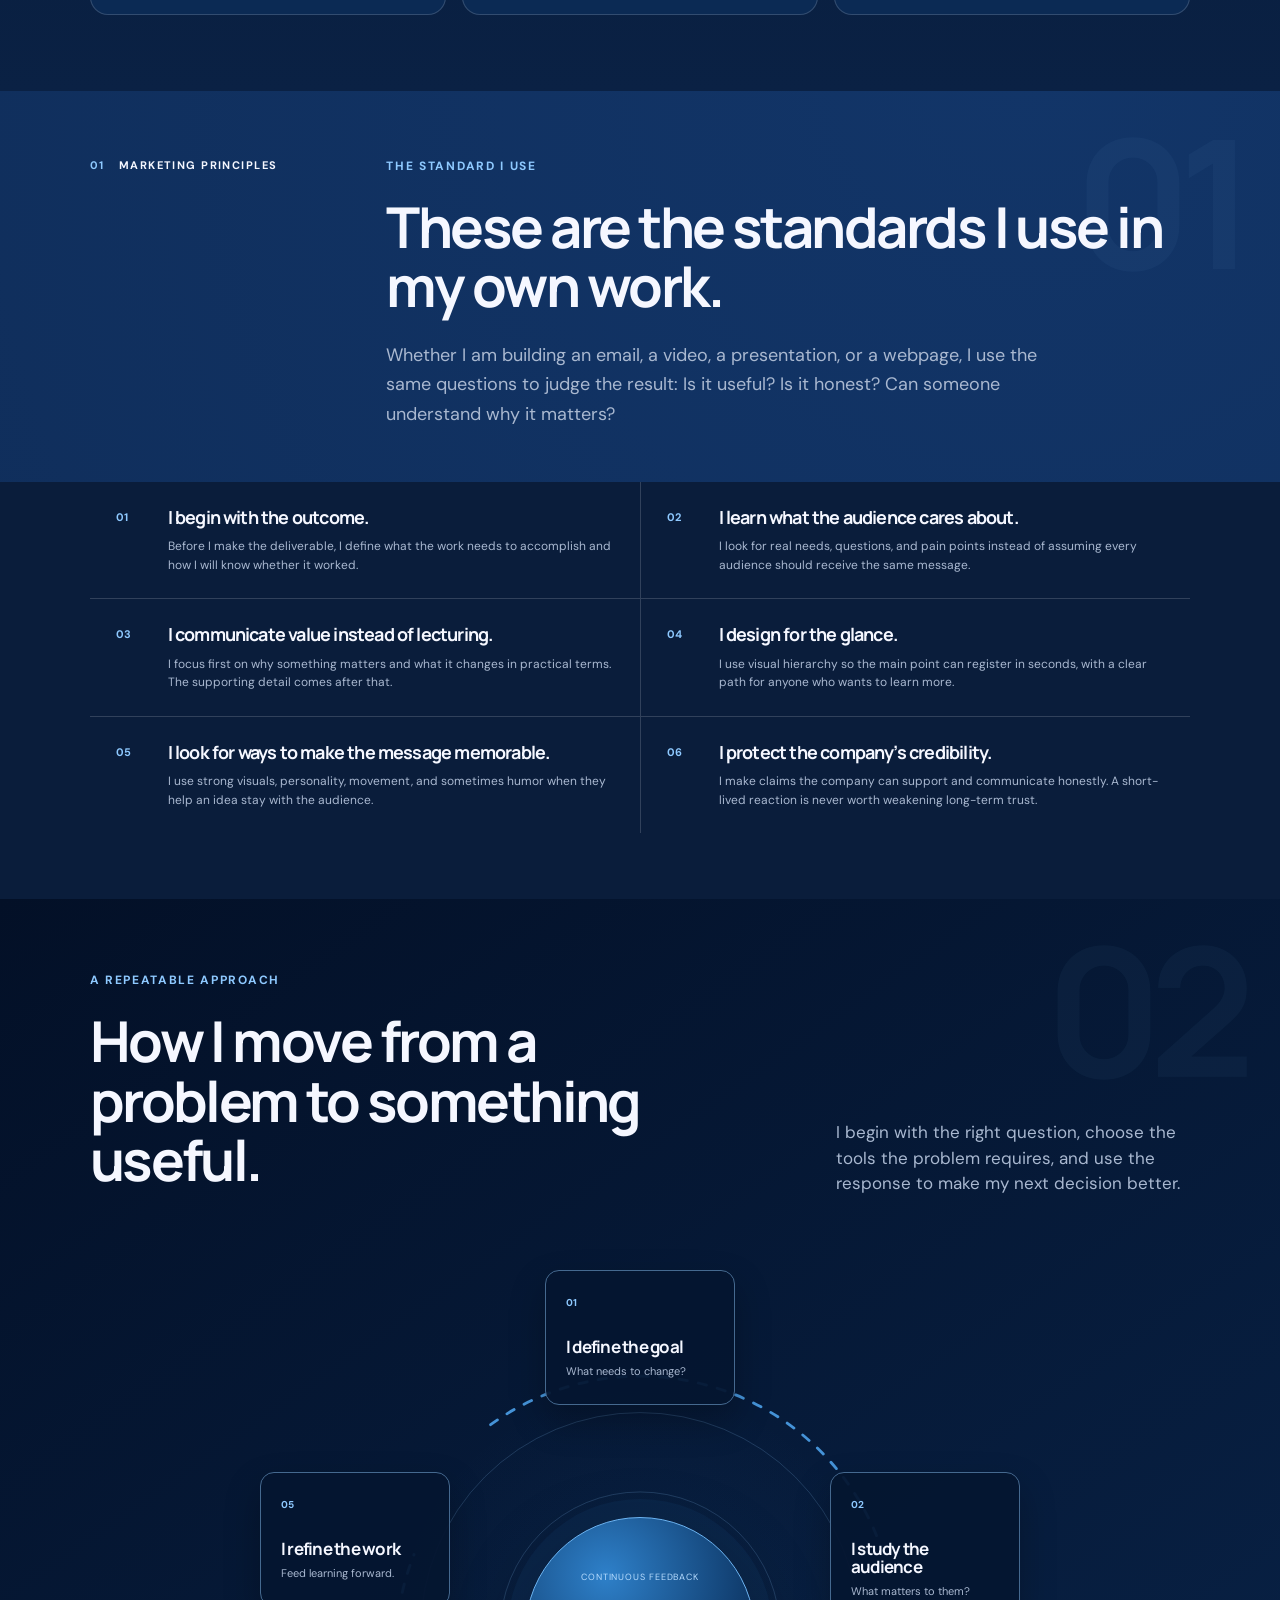
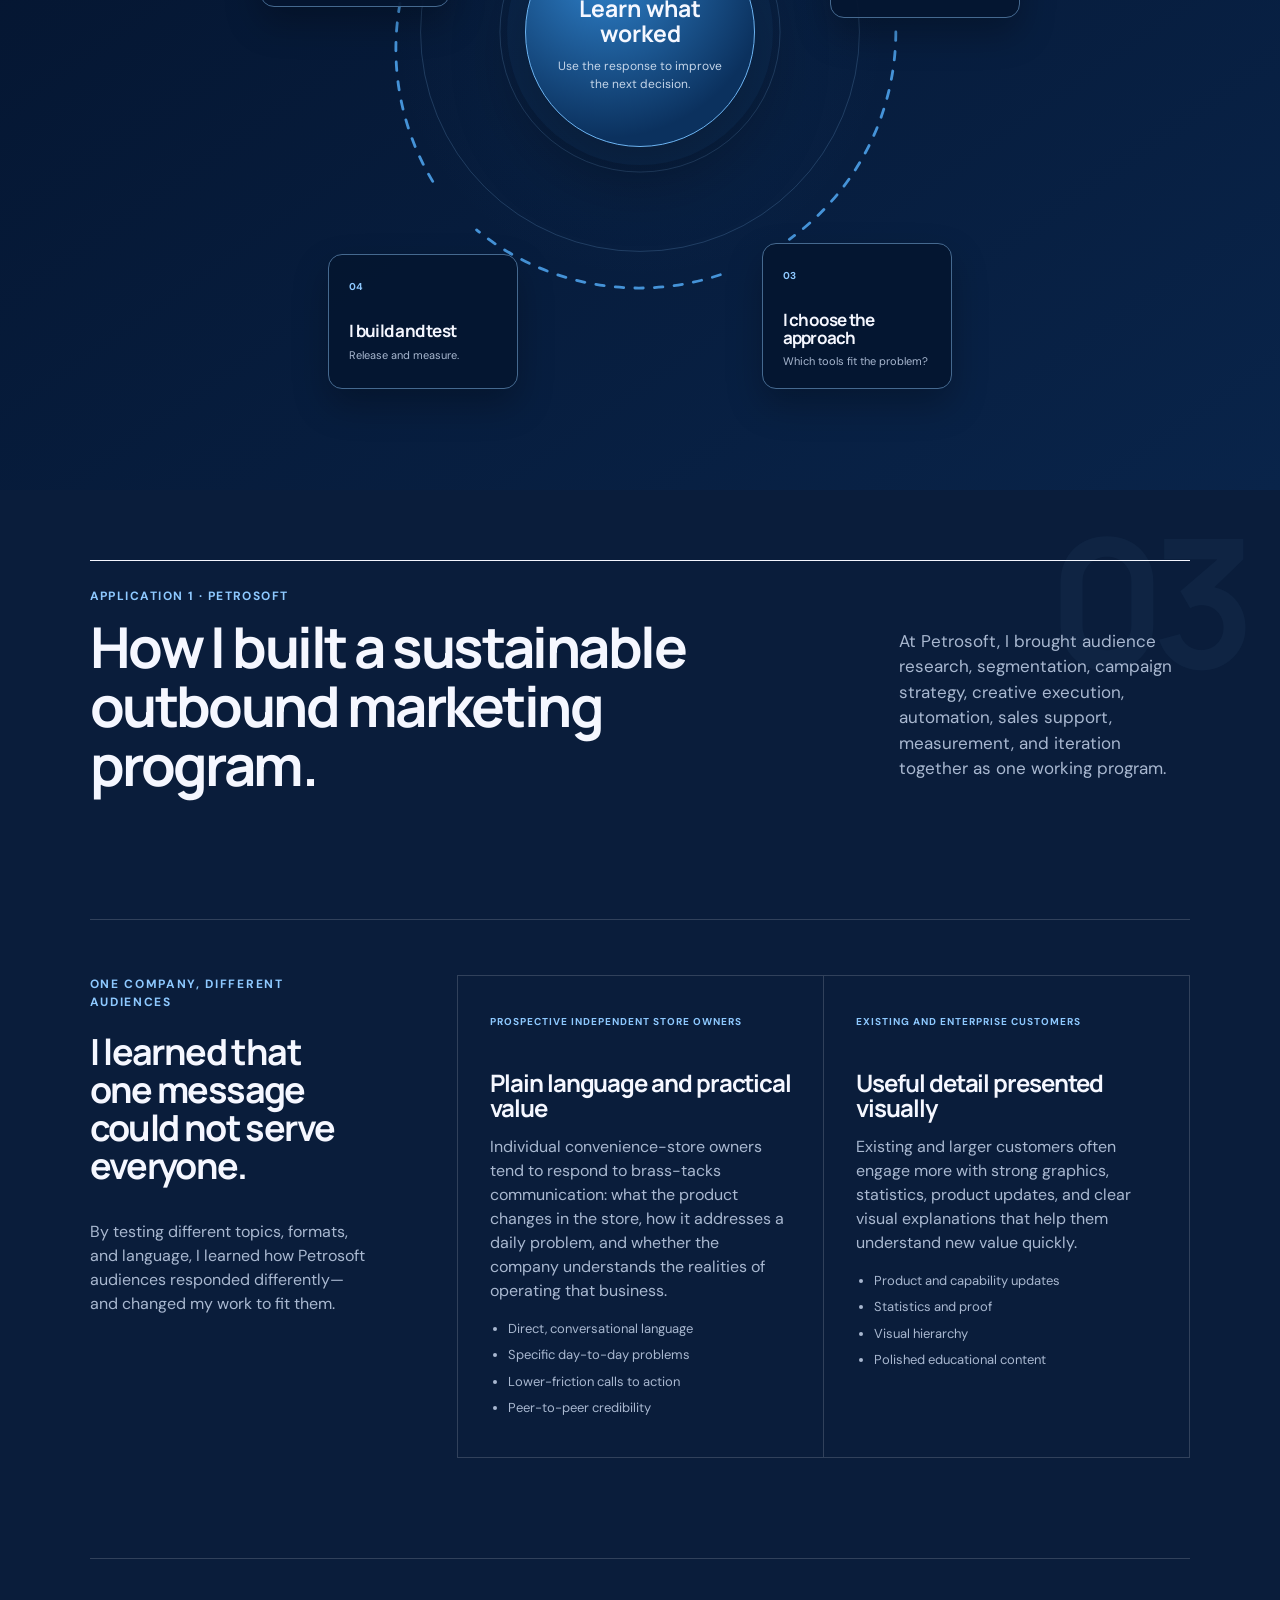
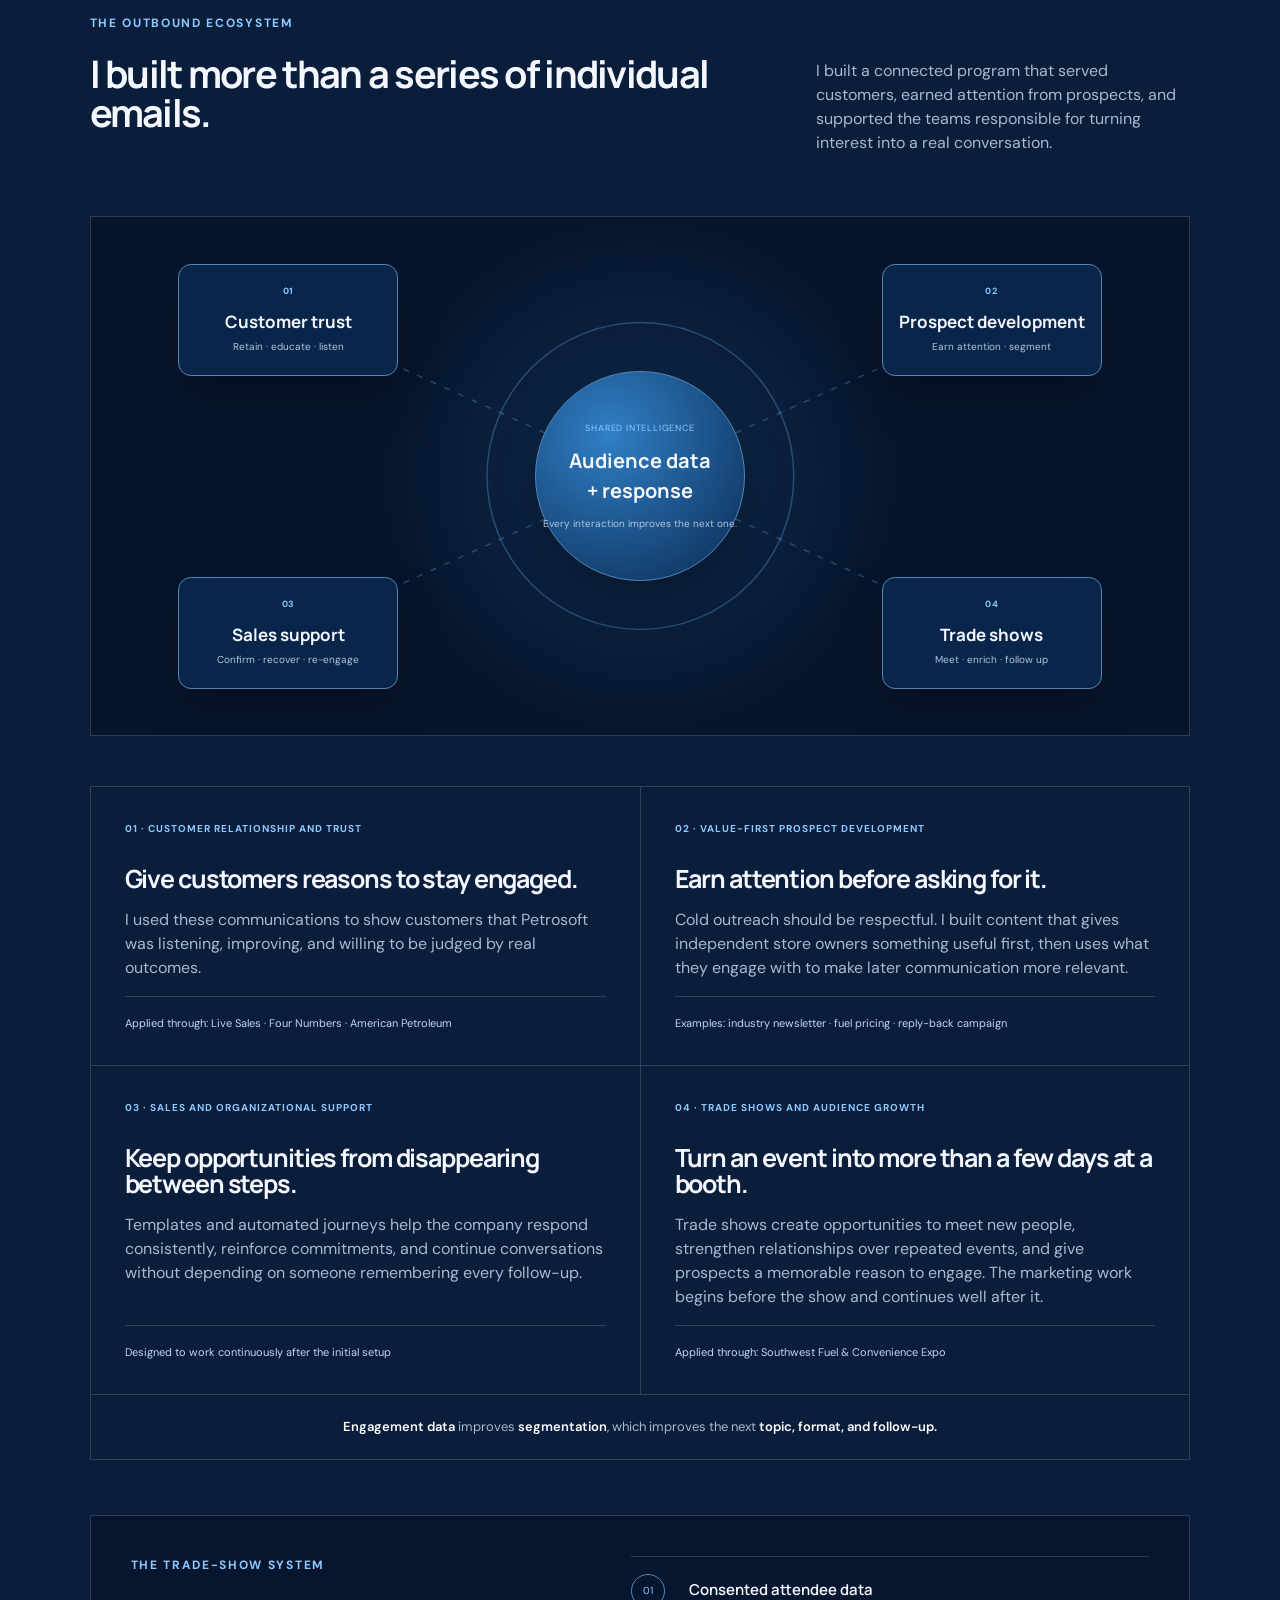
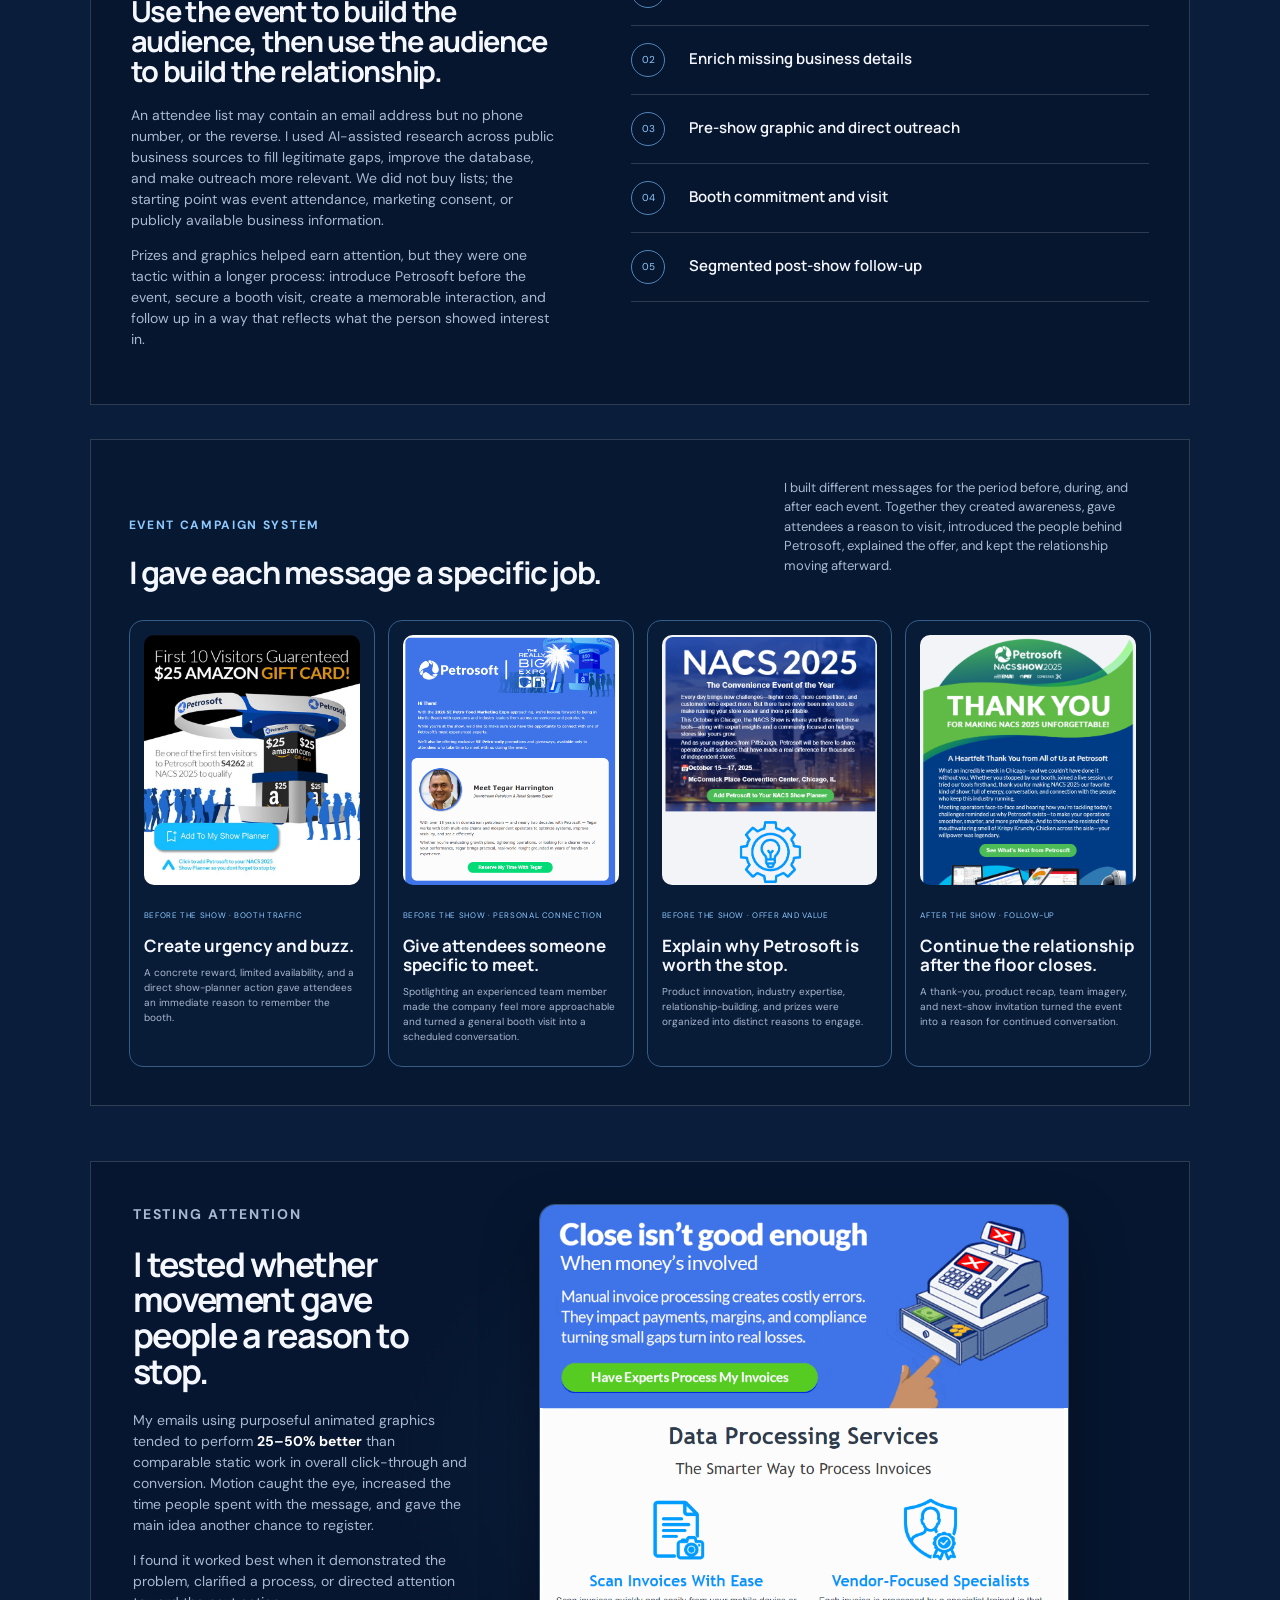
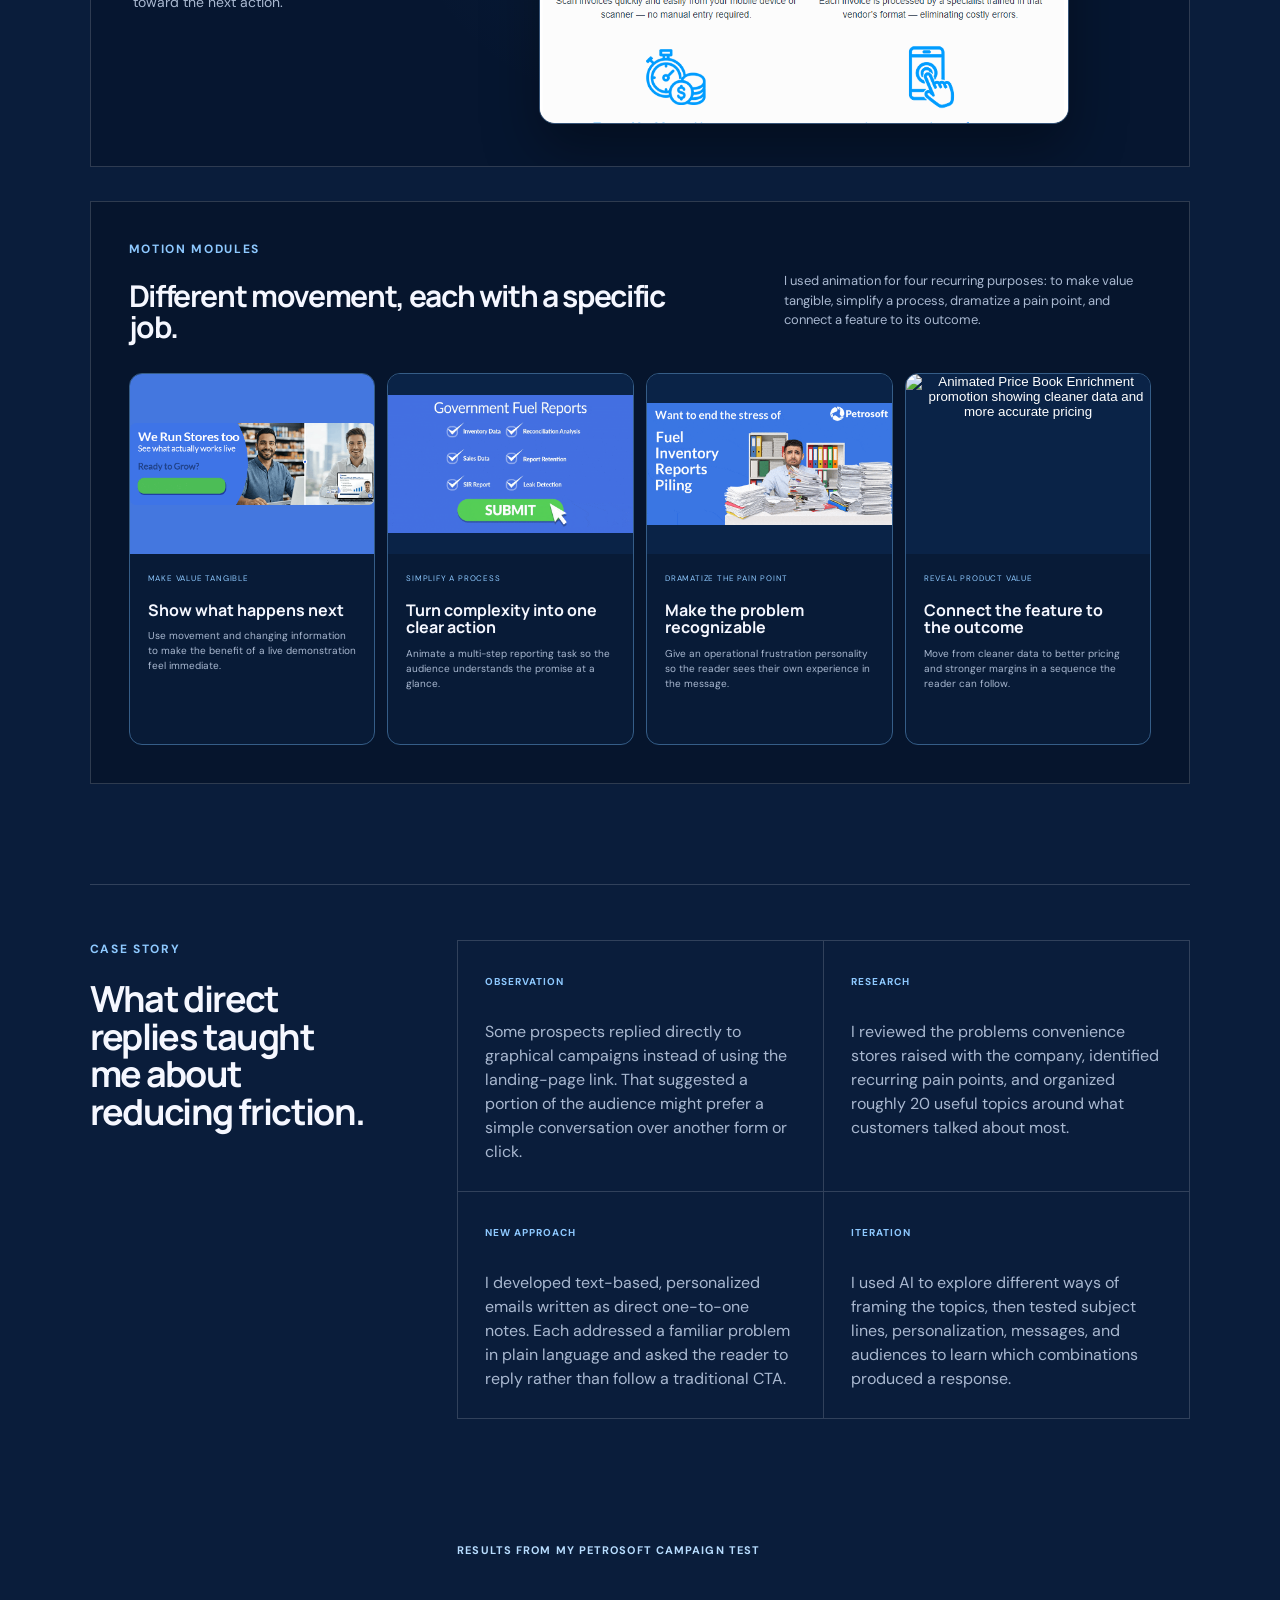
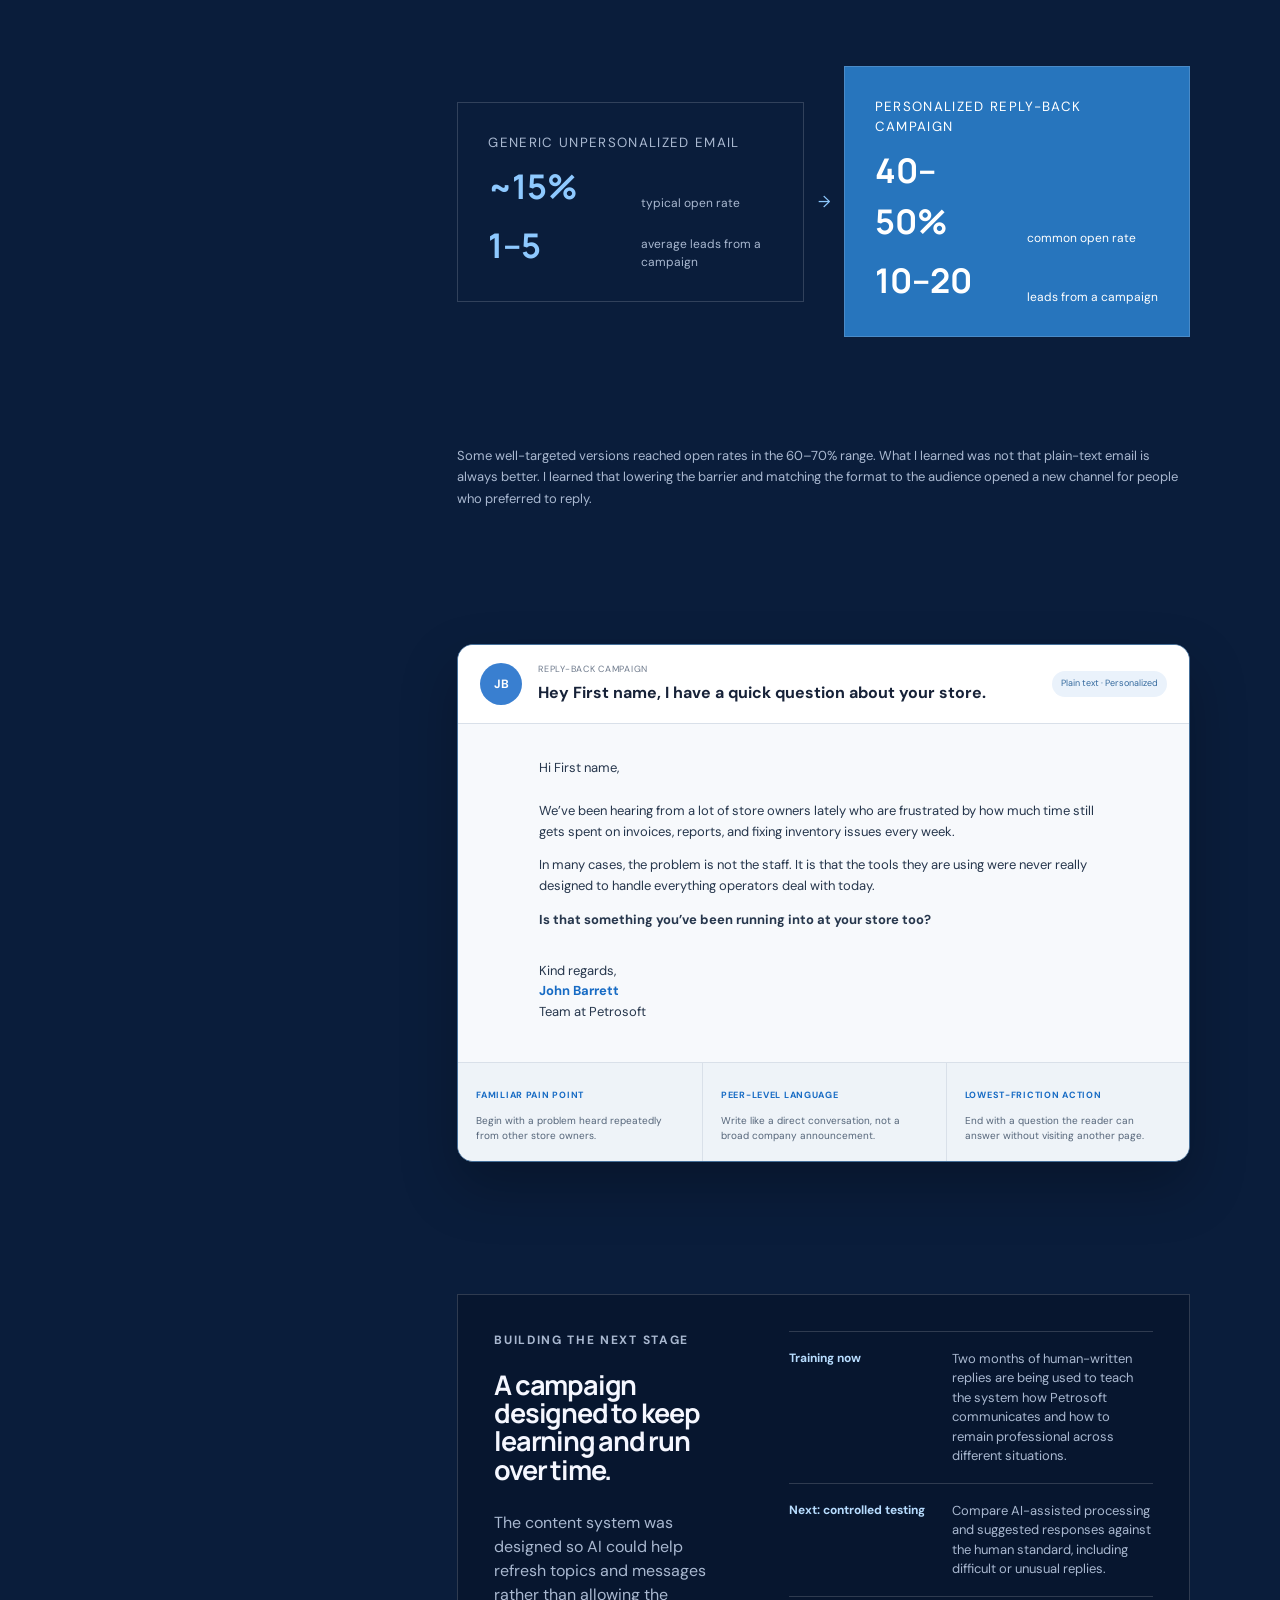
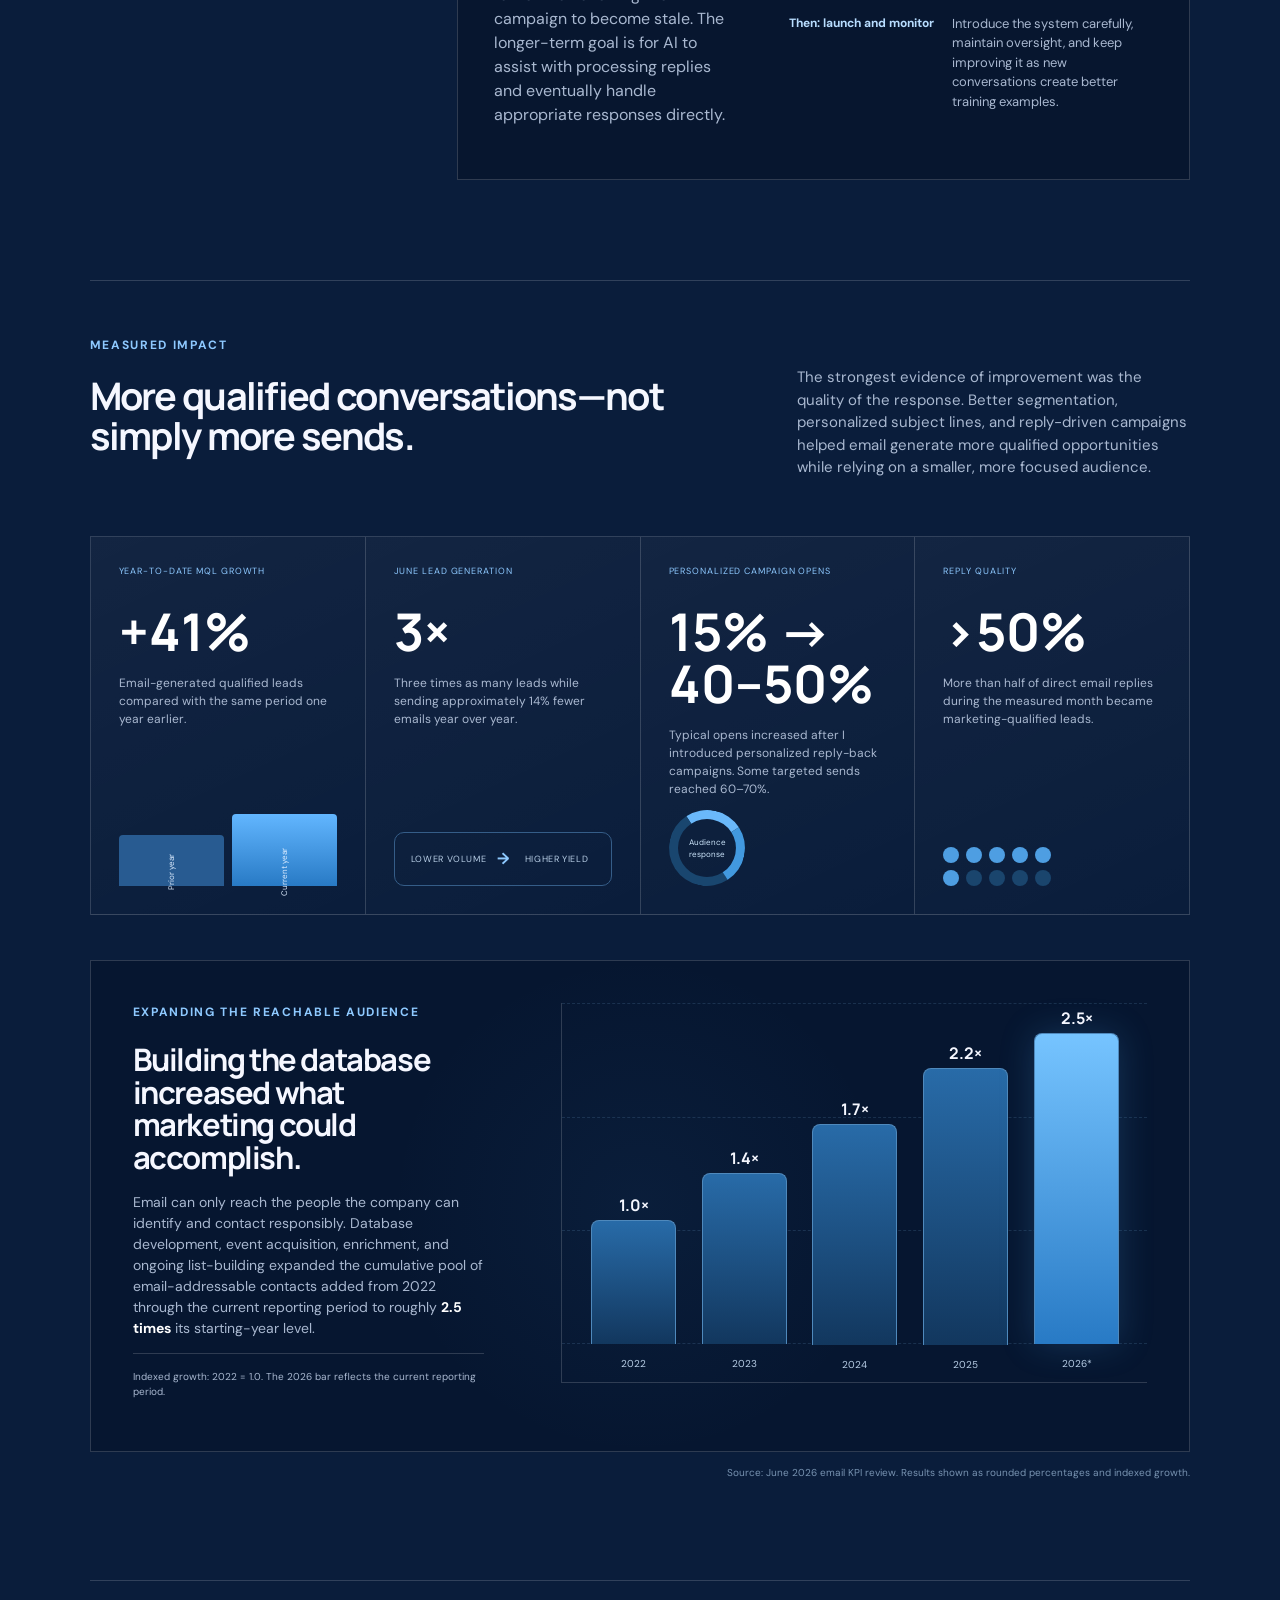
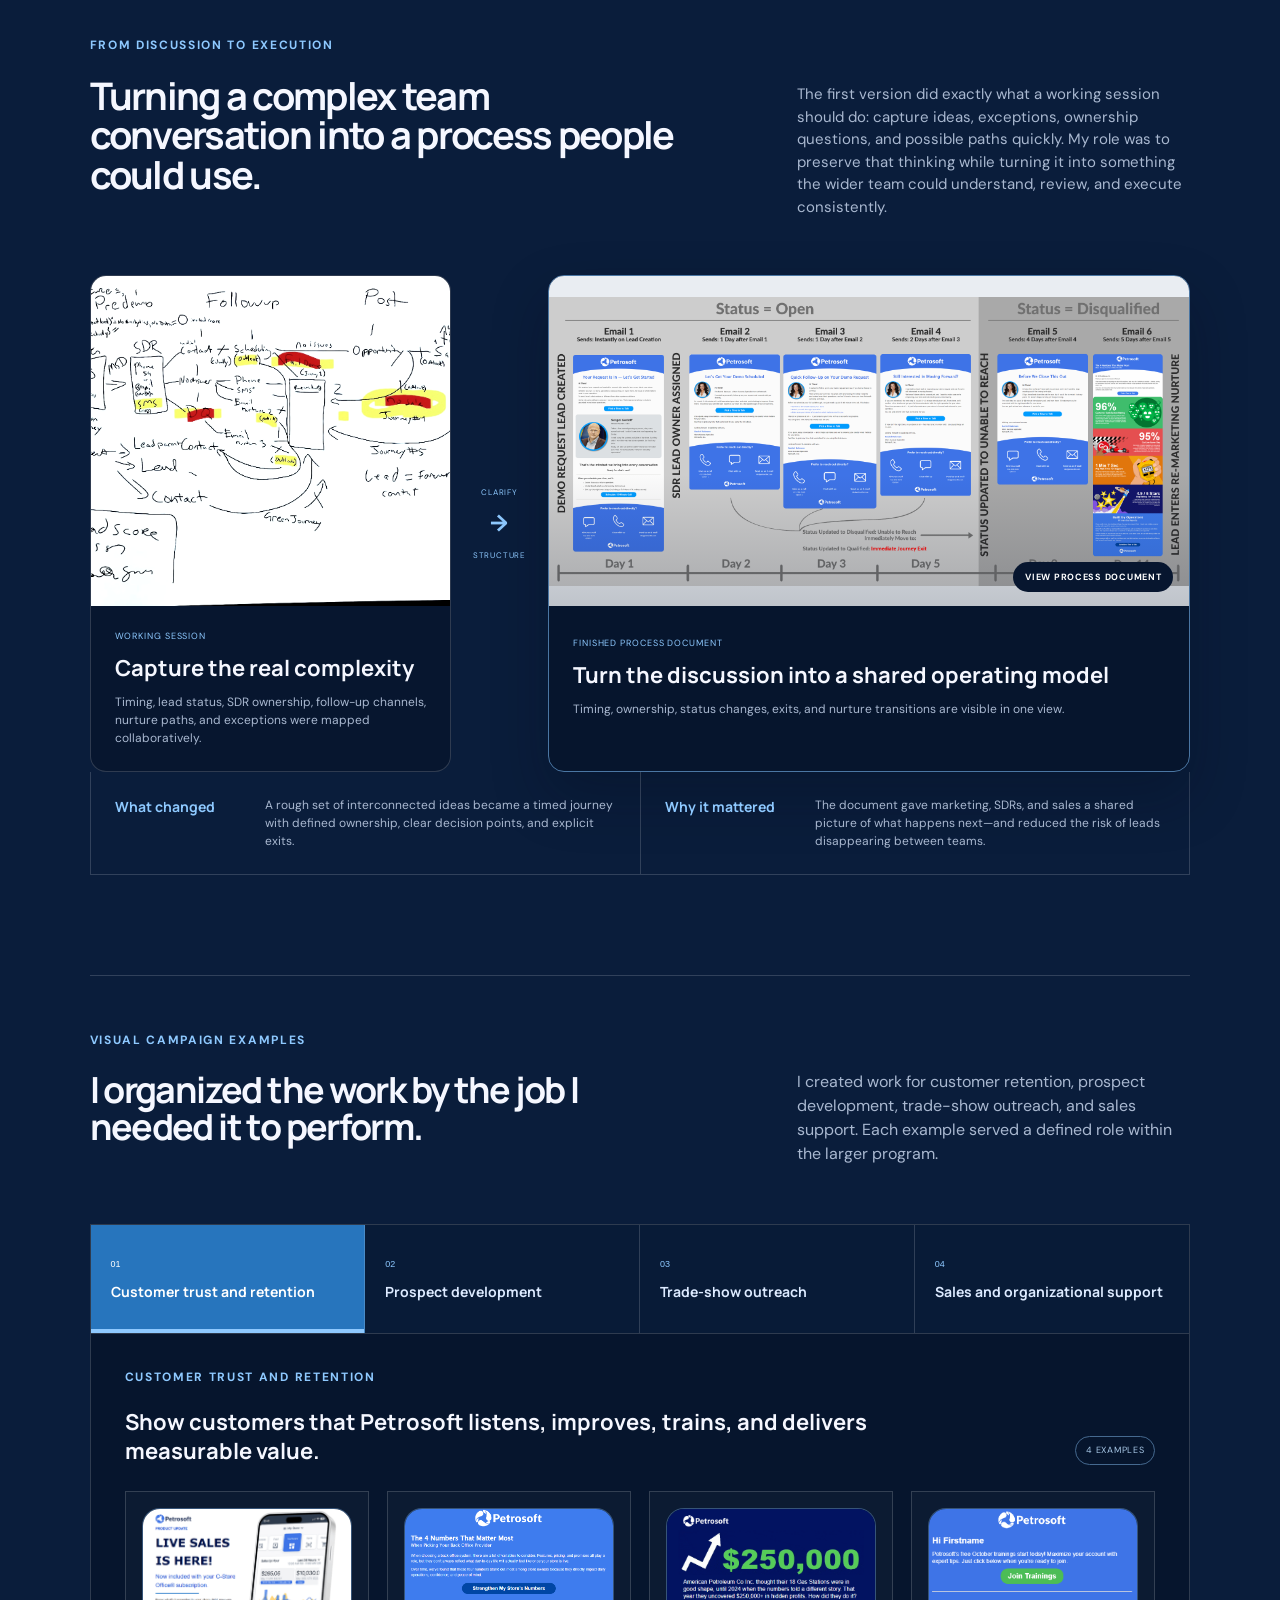
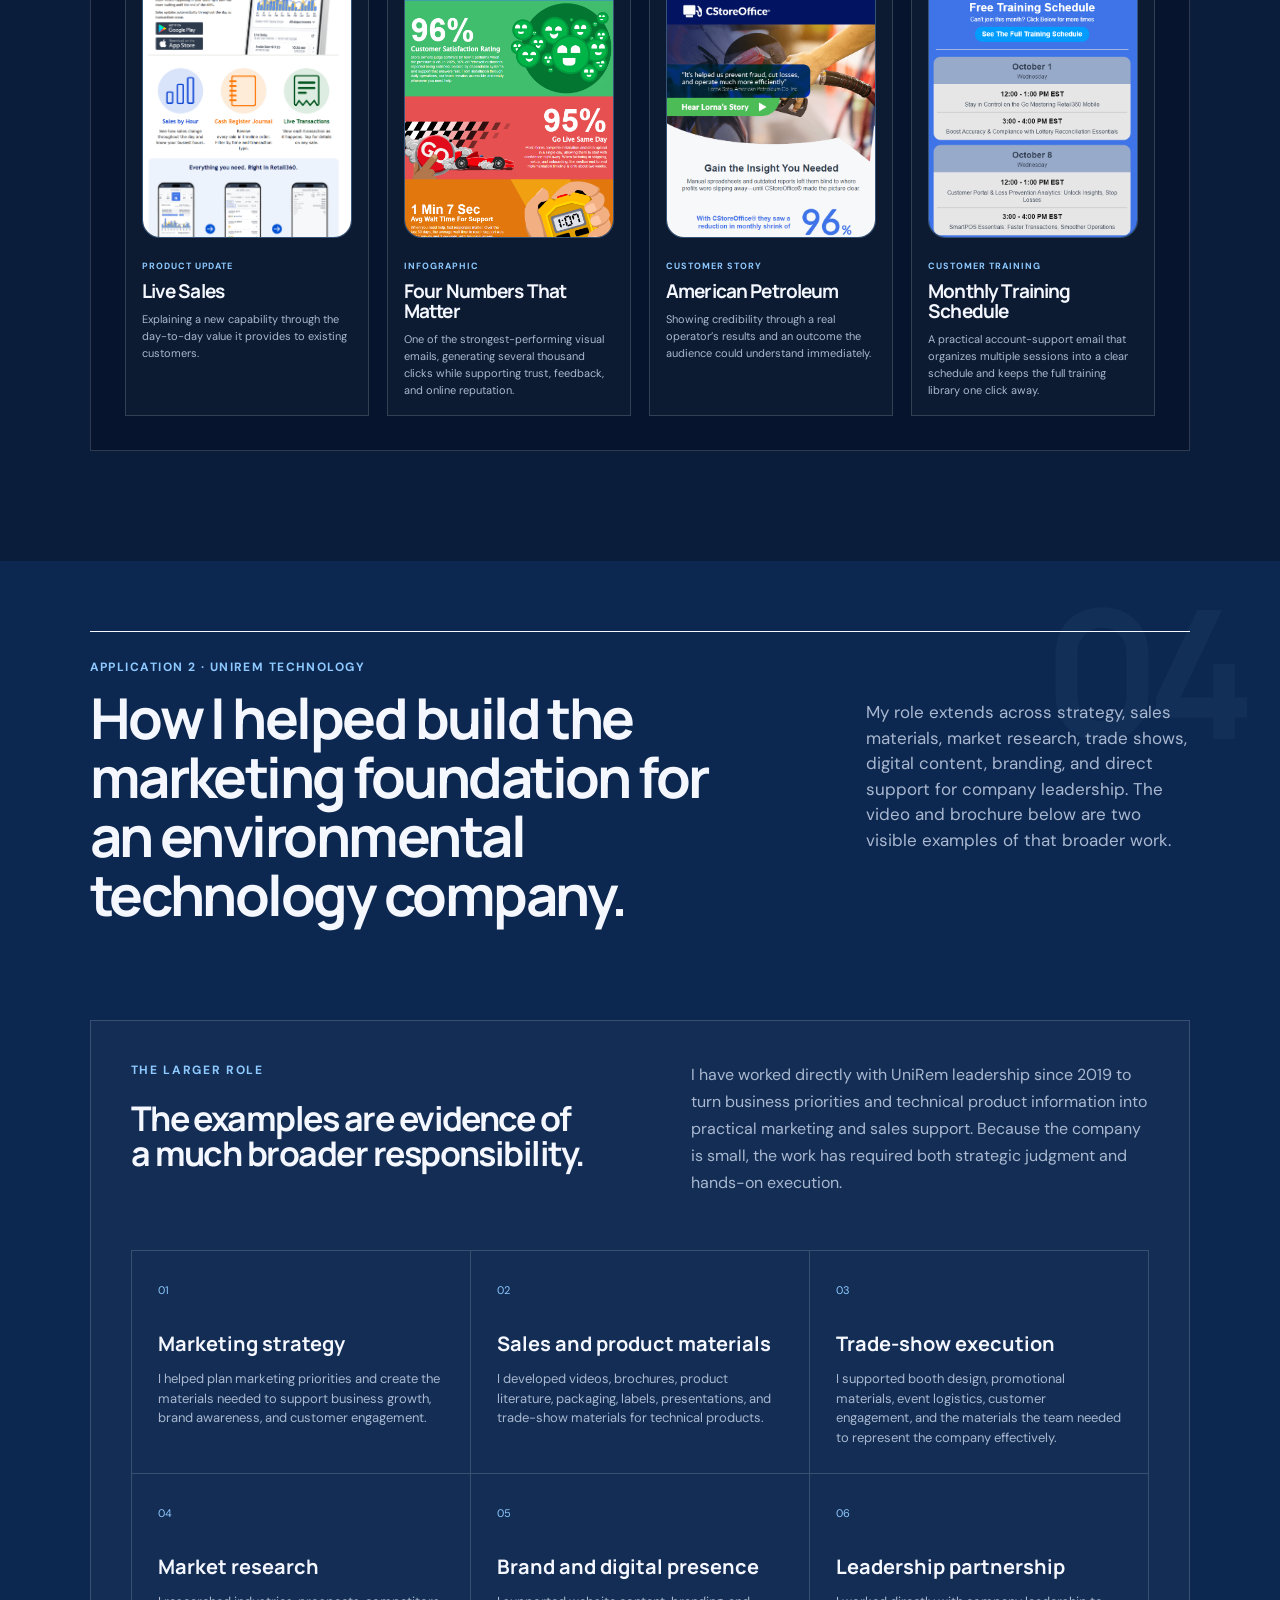
==== commit 09837063: "Finalize resume and campaign metrics" ====
--- a/index.html
+++ b/index.html
@@ -196,7 +196,7 @@
         </div>
         <p class="comparison-context">Results from my Petrosoft campaign test</p>
         <div class="result-comparison">
-          <div><small>Traditional campaign</small><strong>~15%</strong><span>typical open rate</span><strong>1–2</strong><span>leads from a campaign</span></div>
+          <div><small>Generic unpersonalized email</small><strong>~15%</strong><span>typical open rate</span><strong>1–5</strong><span>average leads from a campaign</span></div>
           <div class="result-arrow">→</div>
           <div class="result-after"><small>Personalized reply-back campaign</small><strong>40–50%</strong><span>common open rate</span><strong>10–20</strong><span>leads from a campaign</span></div>
         </div>
@@ -217,7 +217,7 @@
         <div class="impact-scoreboard">
           <article><small>Year-to-date MQL growth</small><strong>+41%</strong><p>Email-generated qualified leads compared with the same period one year earlier.</p><div class="index-bars"><i style="--value:71%"><span>Prior year</span></i><i class="current" style="--value:100%"><span>Current year</span></i></div></article>
           <article><small>June lead generation</small><strong>3×</strong><p>Three times as many leads while sending approximately 14% fewer emails year over year.</p><div class="efficiency-mark"><span>Lower volume</span><b>→</b><span>Higher yield</span></div></article>
-          <article><small>Unique opens</small><strong>+9%</strong><p>More unique opens despite the smaller send volume, reflecting stronger targeting and subject-line performance.</p><div class="open-ring"><span>Audience<br>response</span></div></article>
+          <article><small>Personalized campaign opens</small><strong>15% → 40–50%</strong><p>Typical opens increased after I introduced personalized reply-back campaigns. Some targeted sends reached 60–70%.</p><div class="open-ring"><span>Audience<br>response</span></div></article>
           <article><small>Reply quality</small><strong>&gt;50%</strong><p>More than half of direct email replies during the measured month became marketing-qualified leads.</p><div class="reply-dots" aria-hidden="true"><i></i><i></i><i></i><i></i><i></i><i></i><i></i><i></i><i></i><i></i></div></article>
         </div>
         <div class="reach-story interactive-surface">
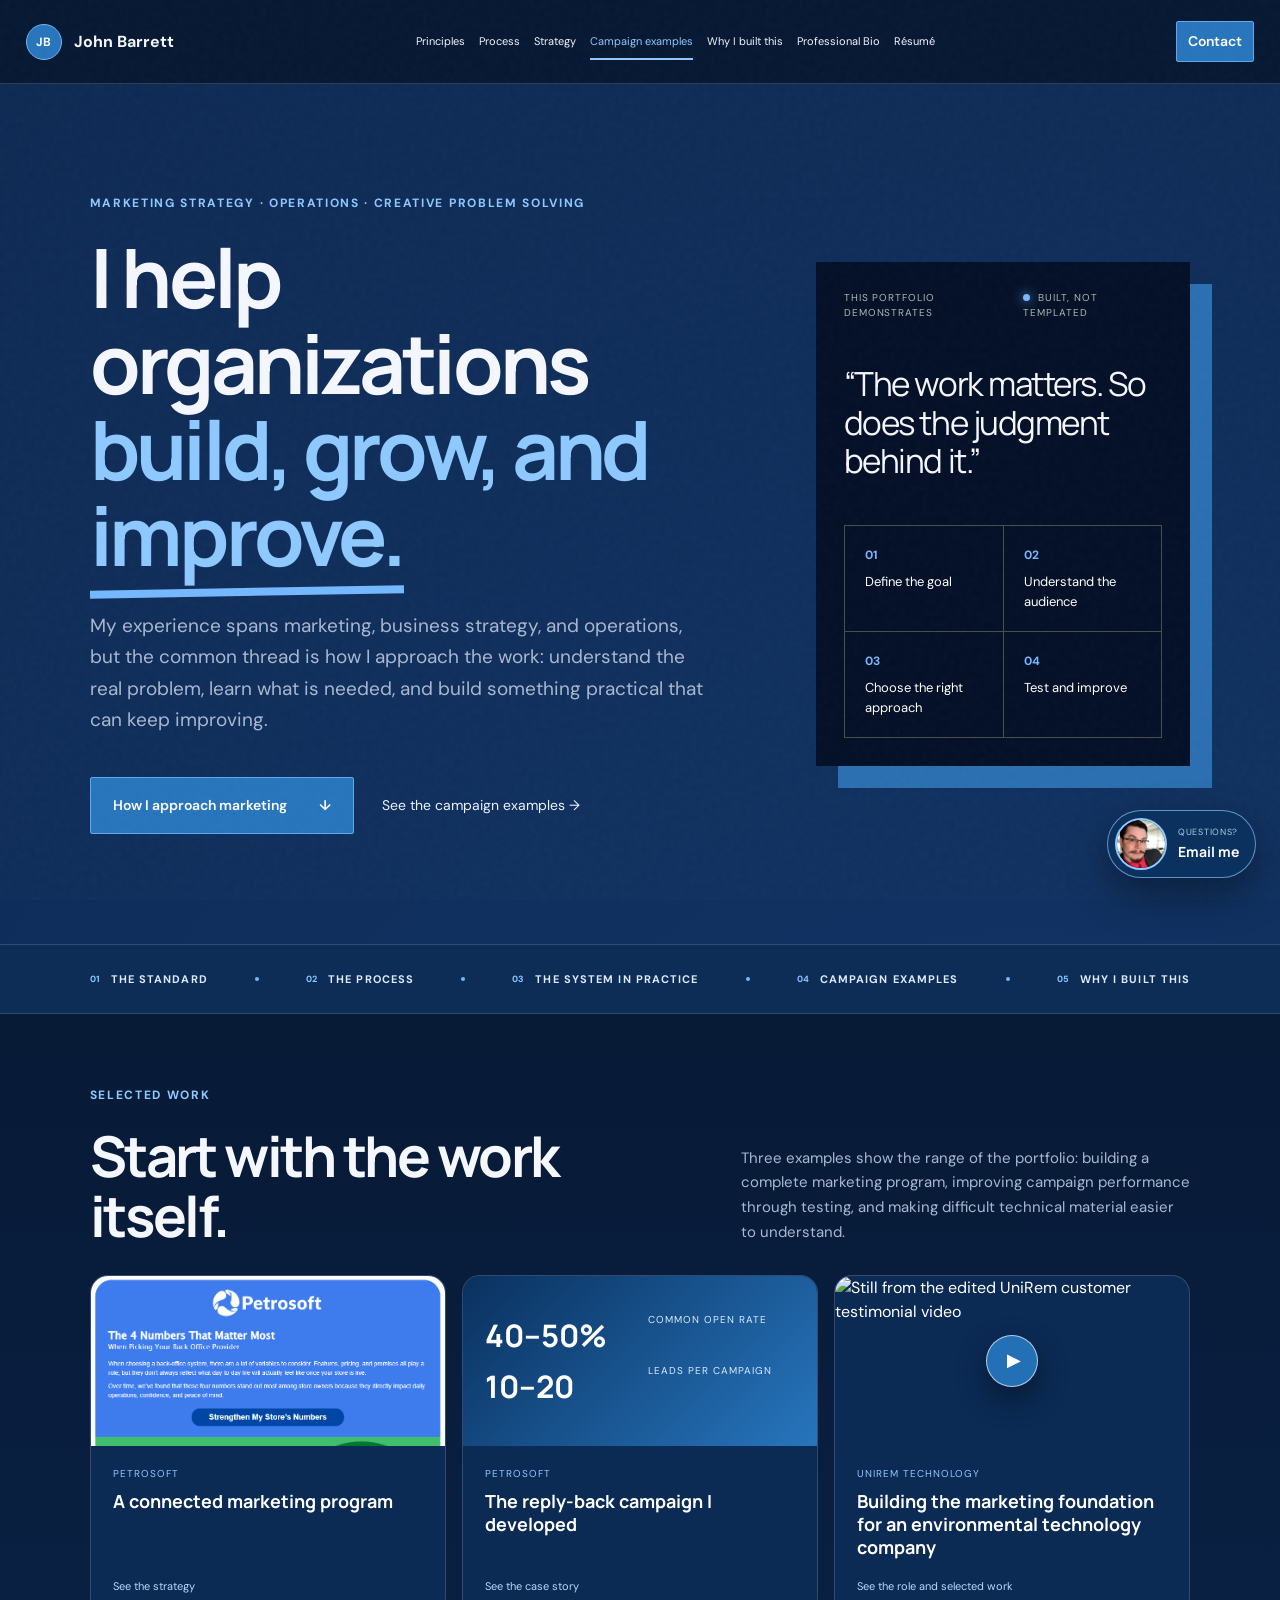
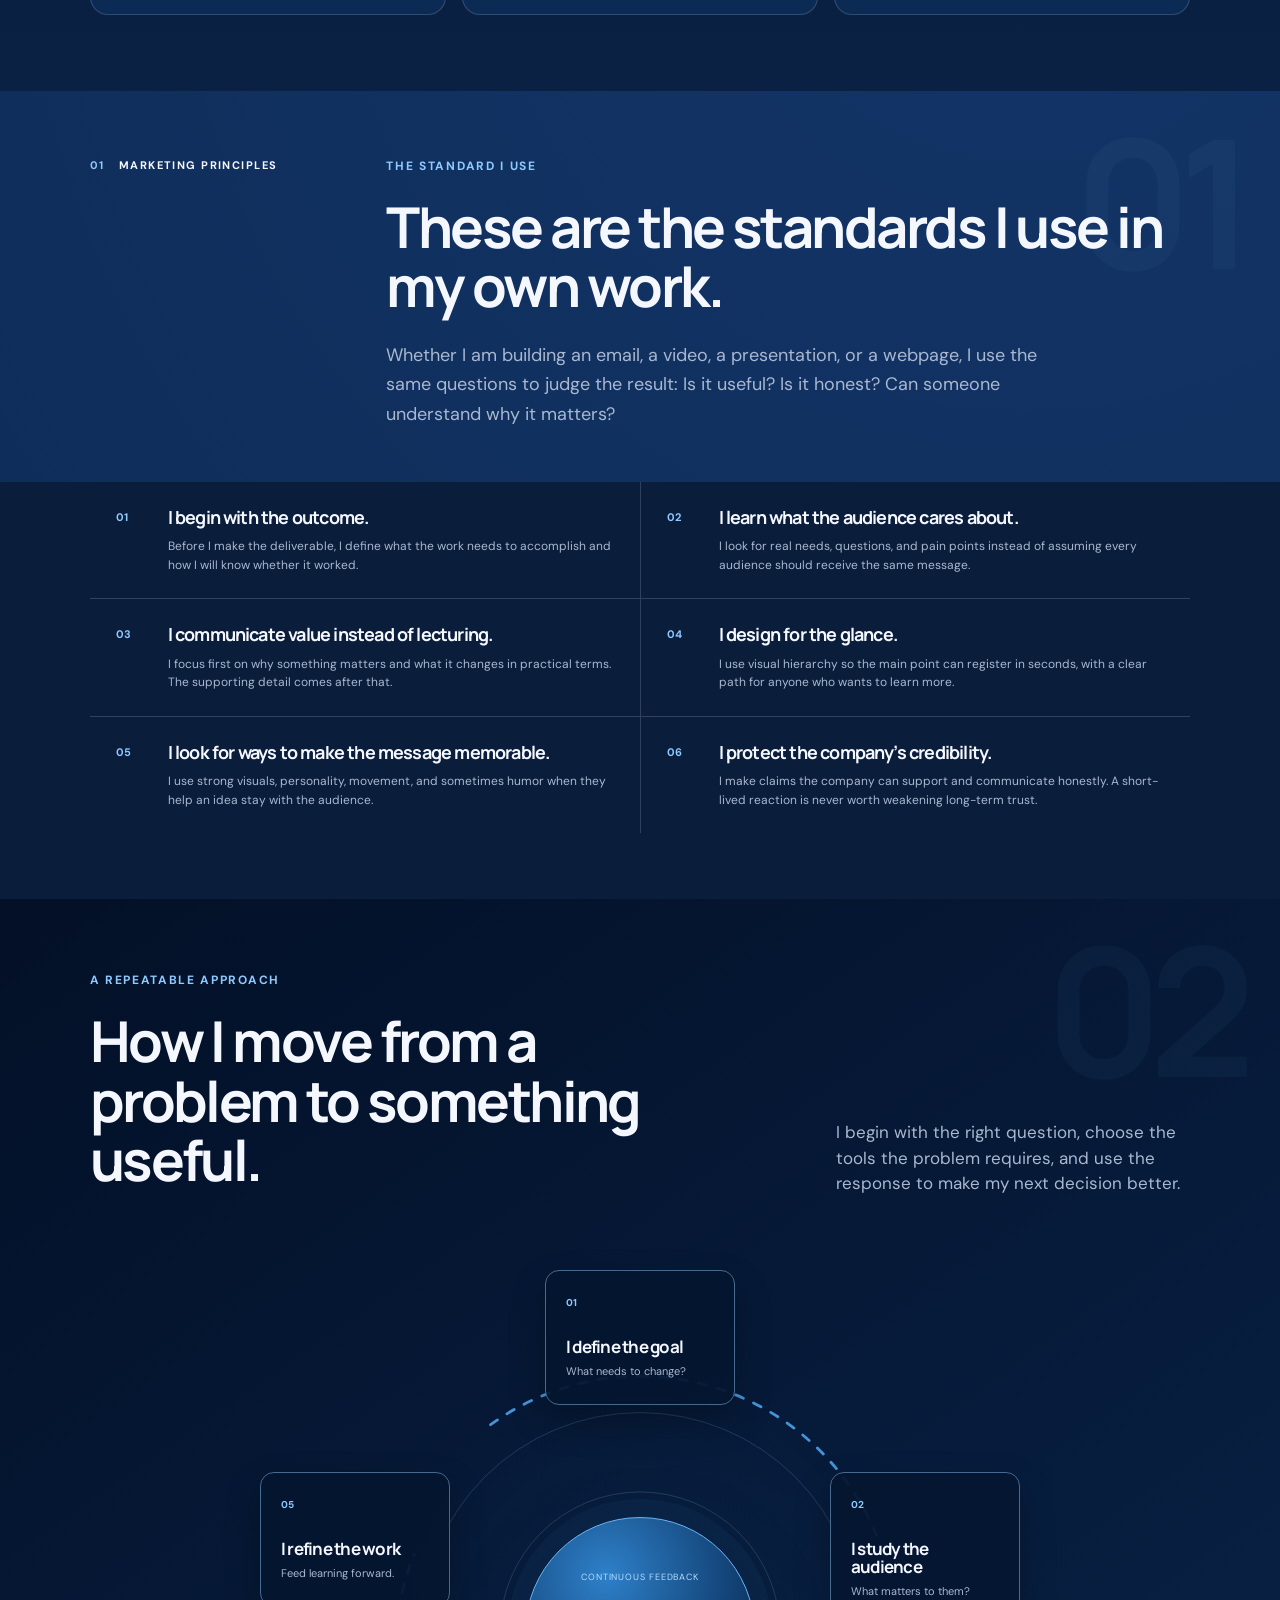
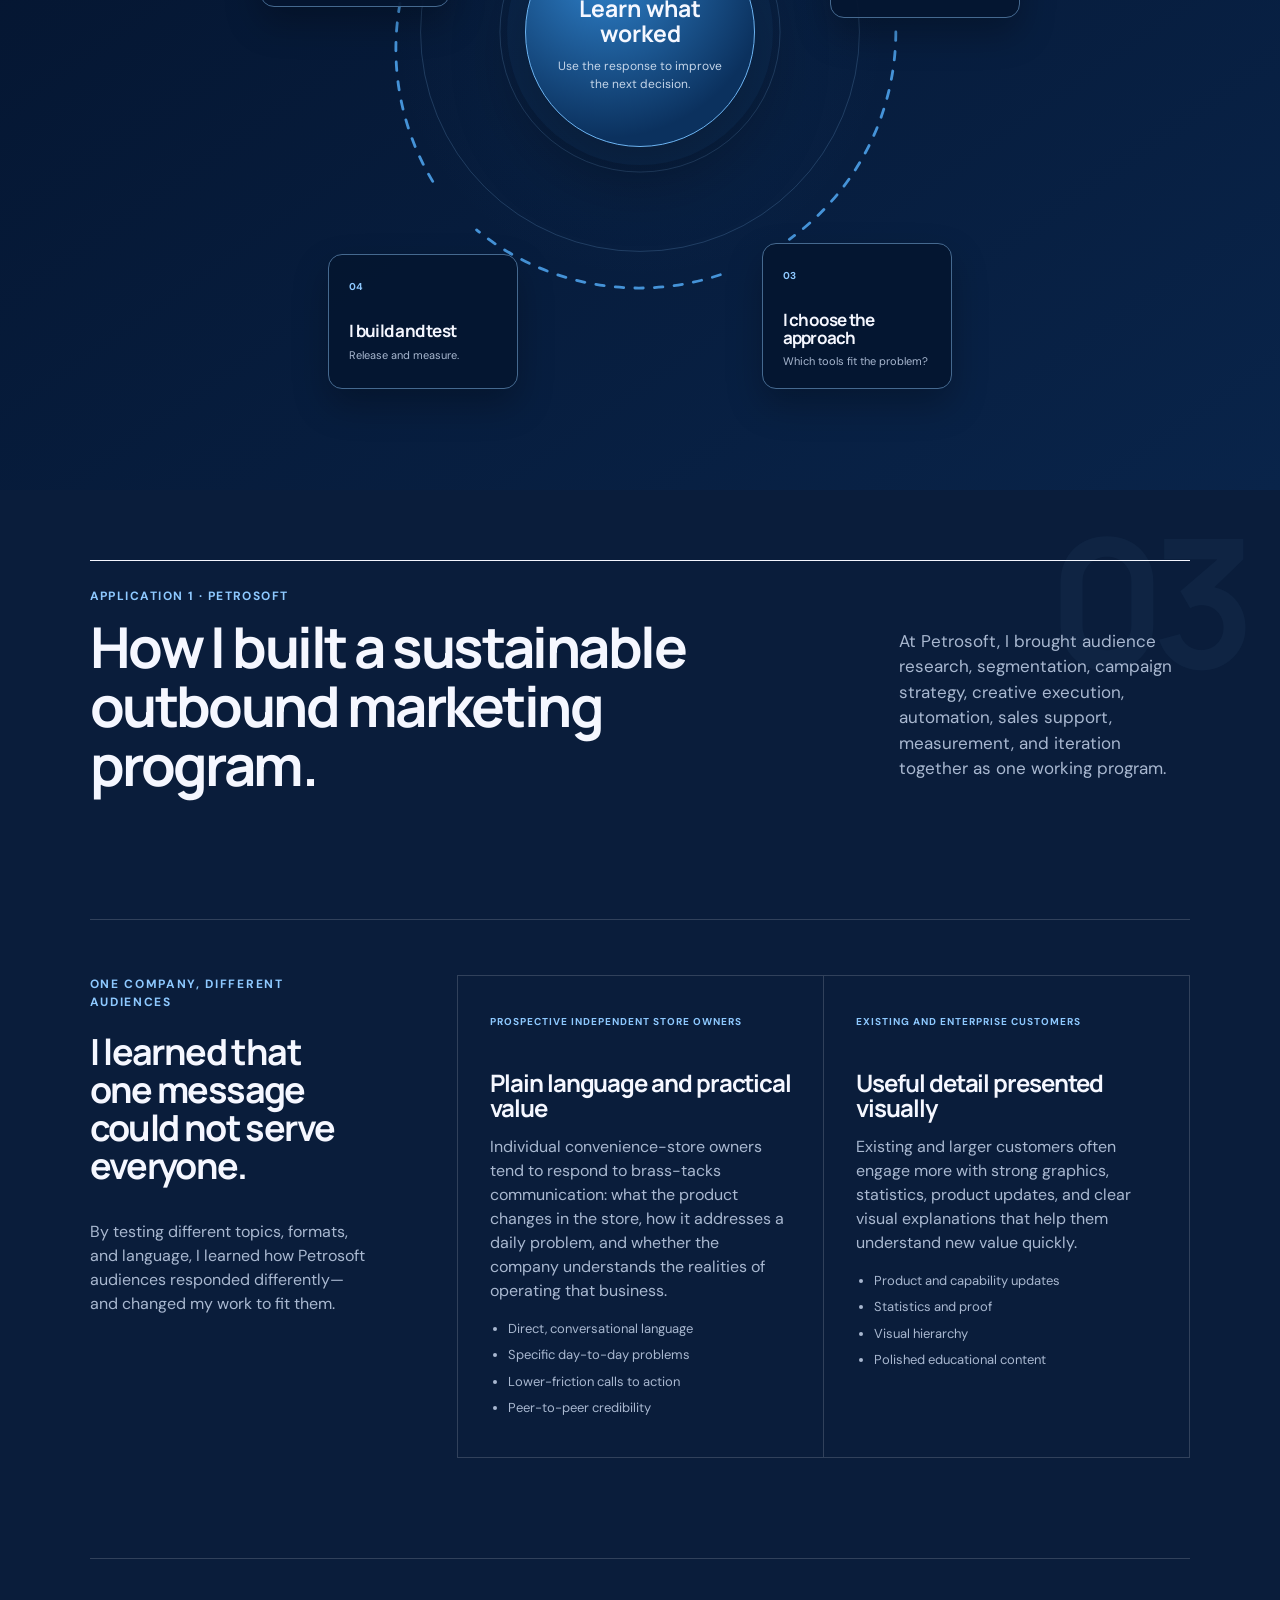
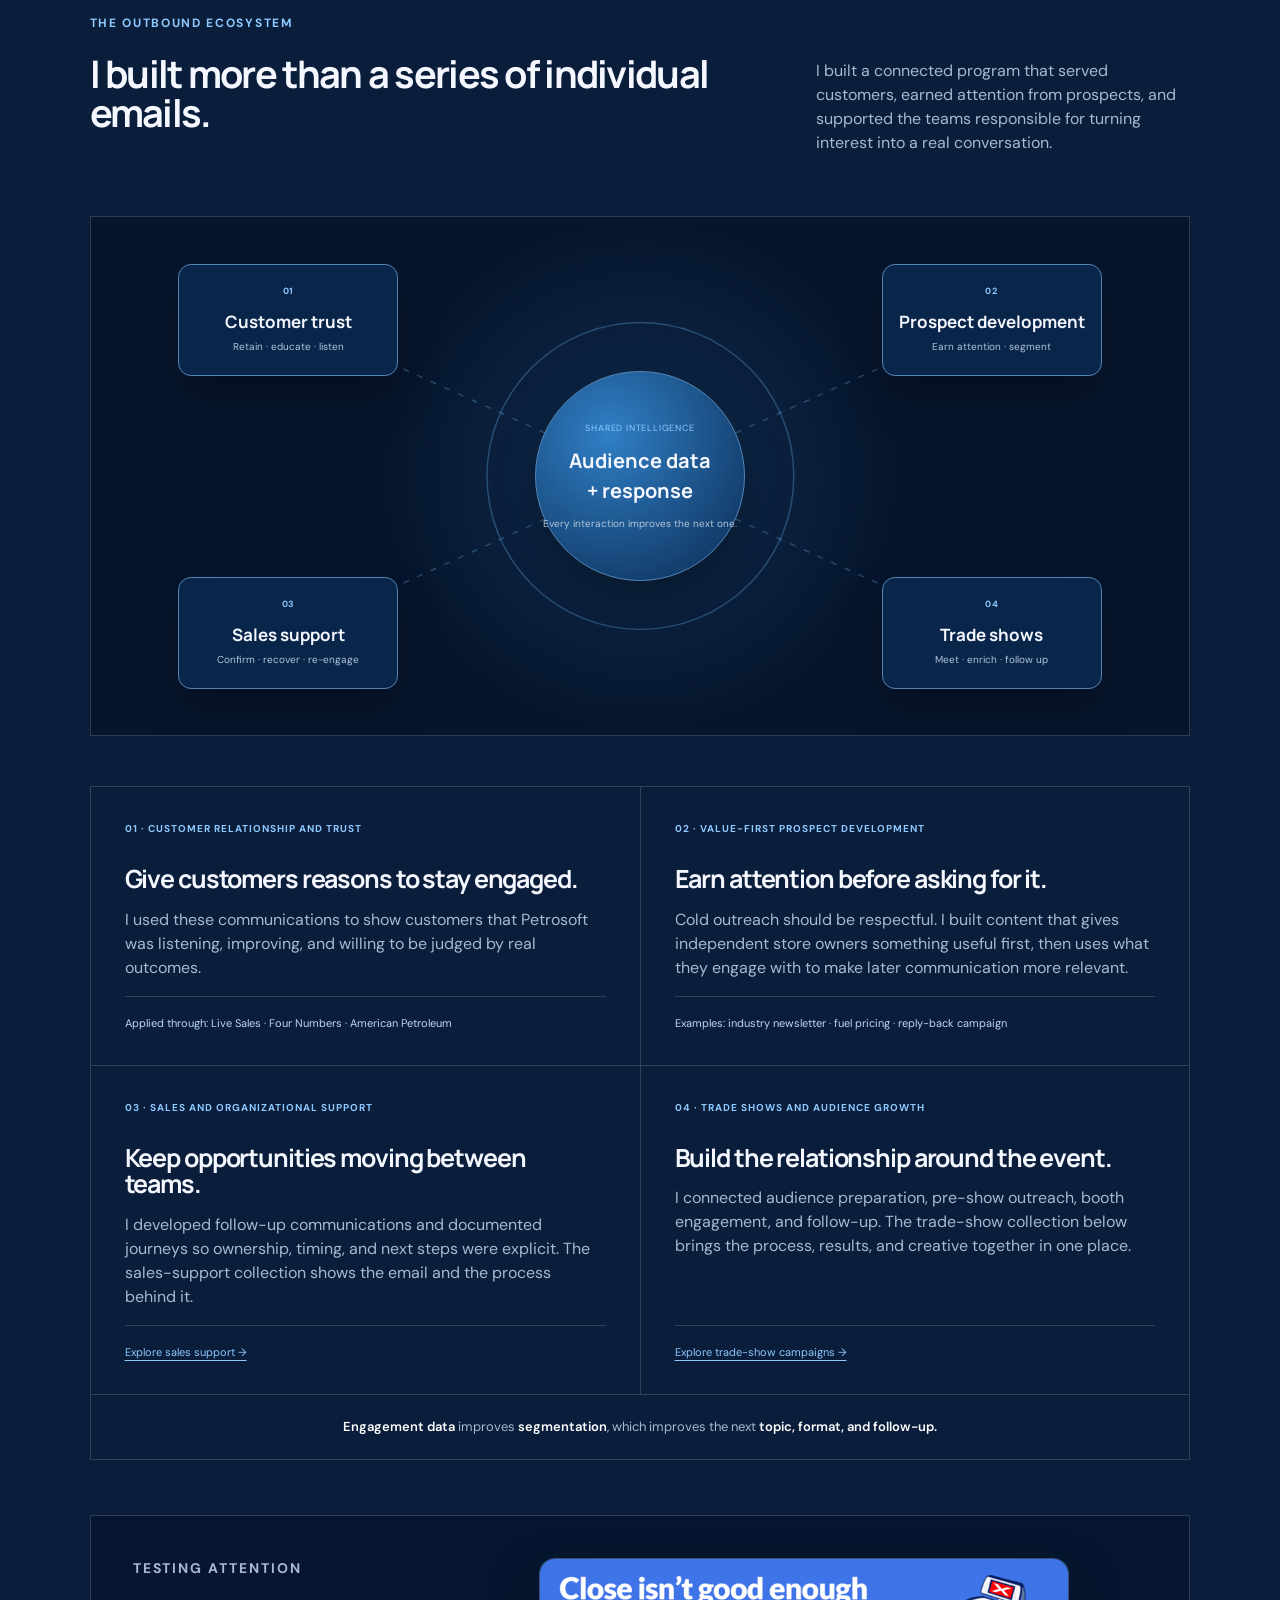
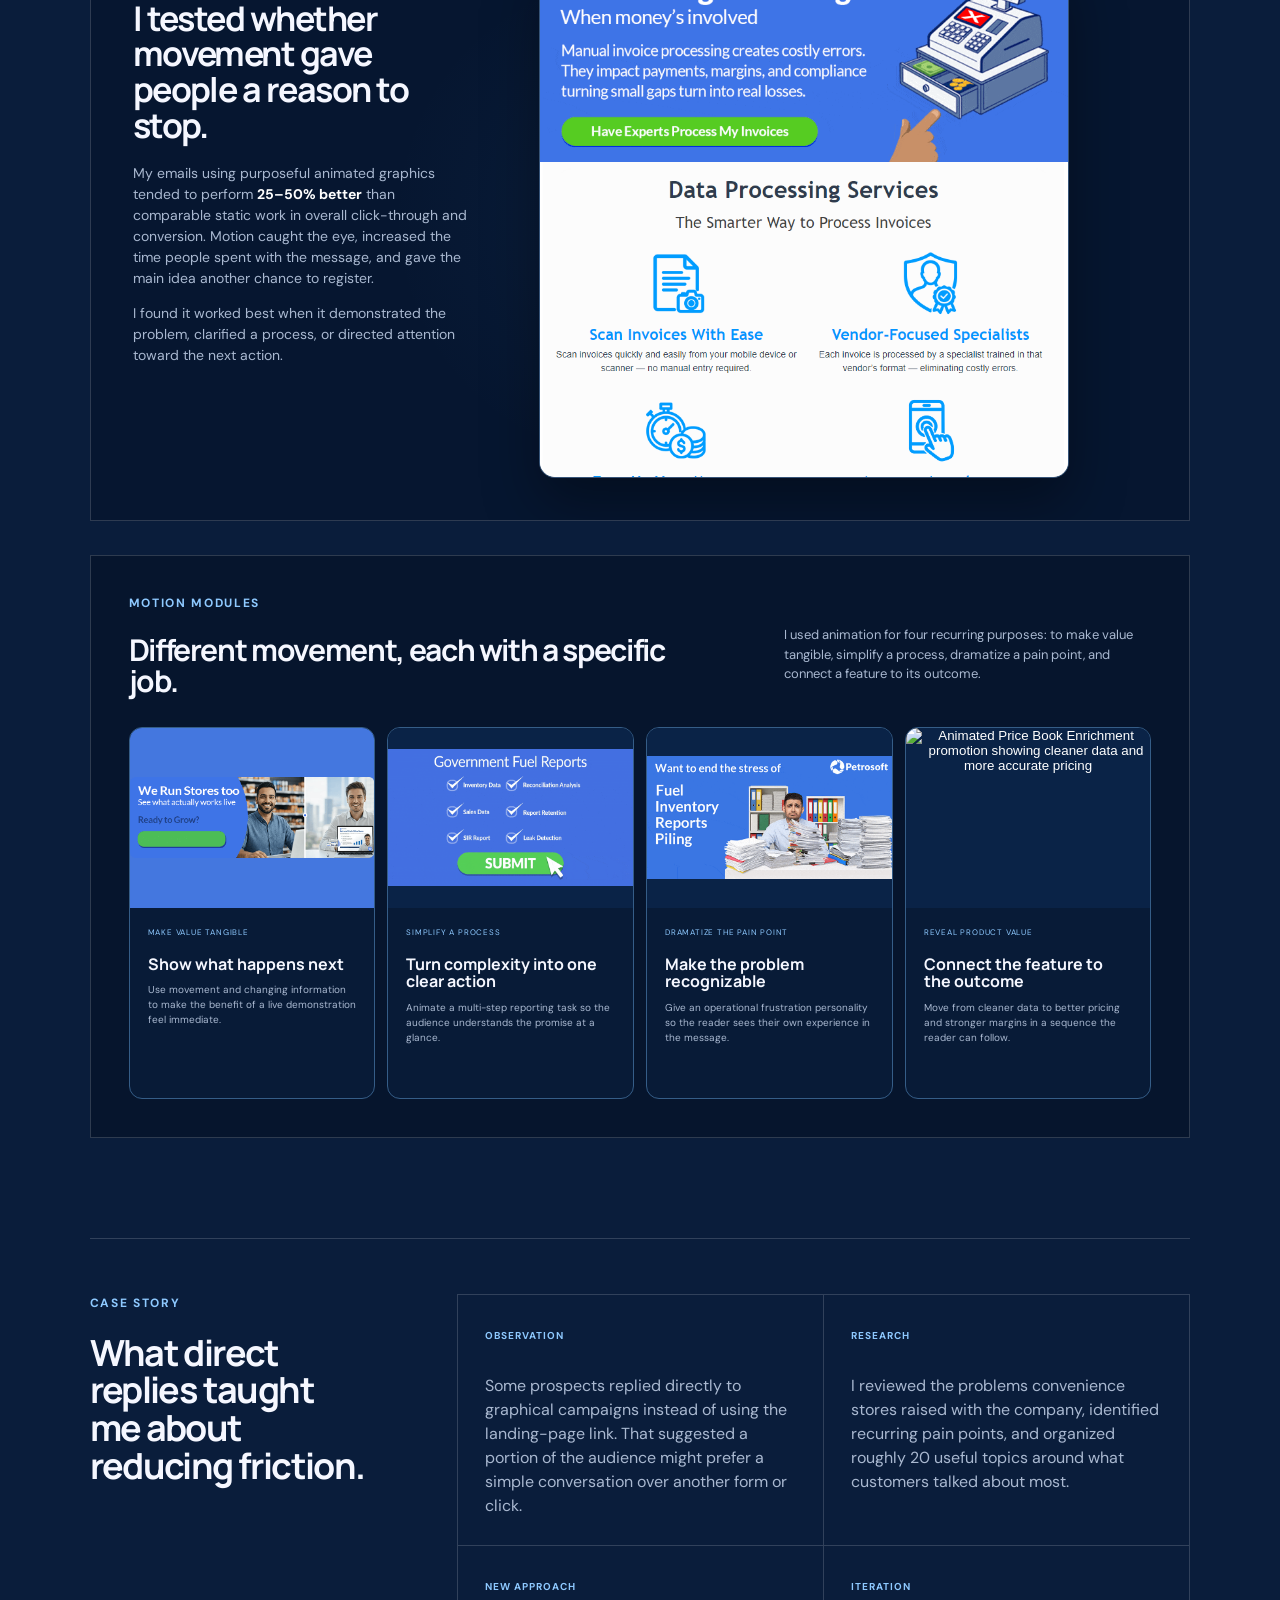
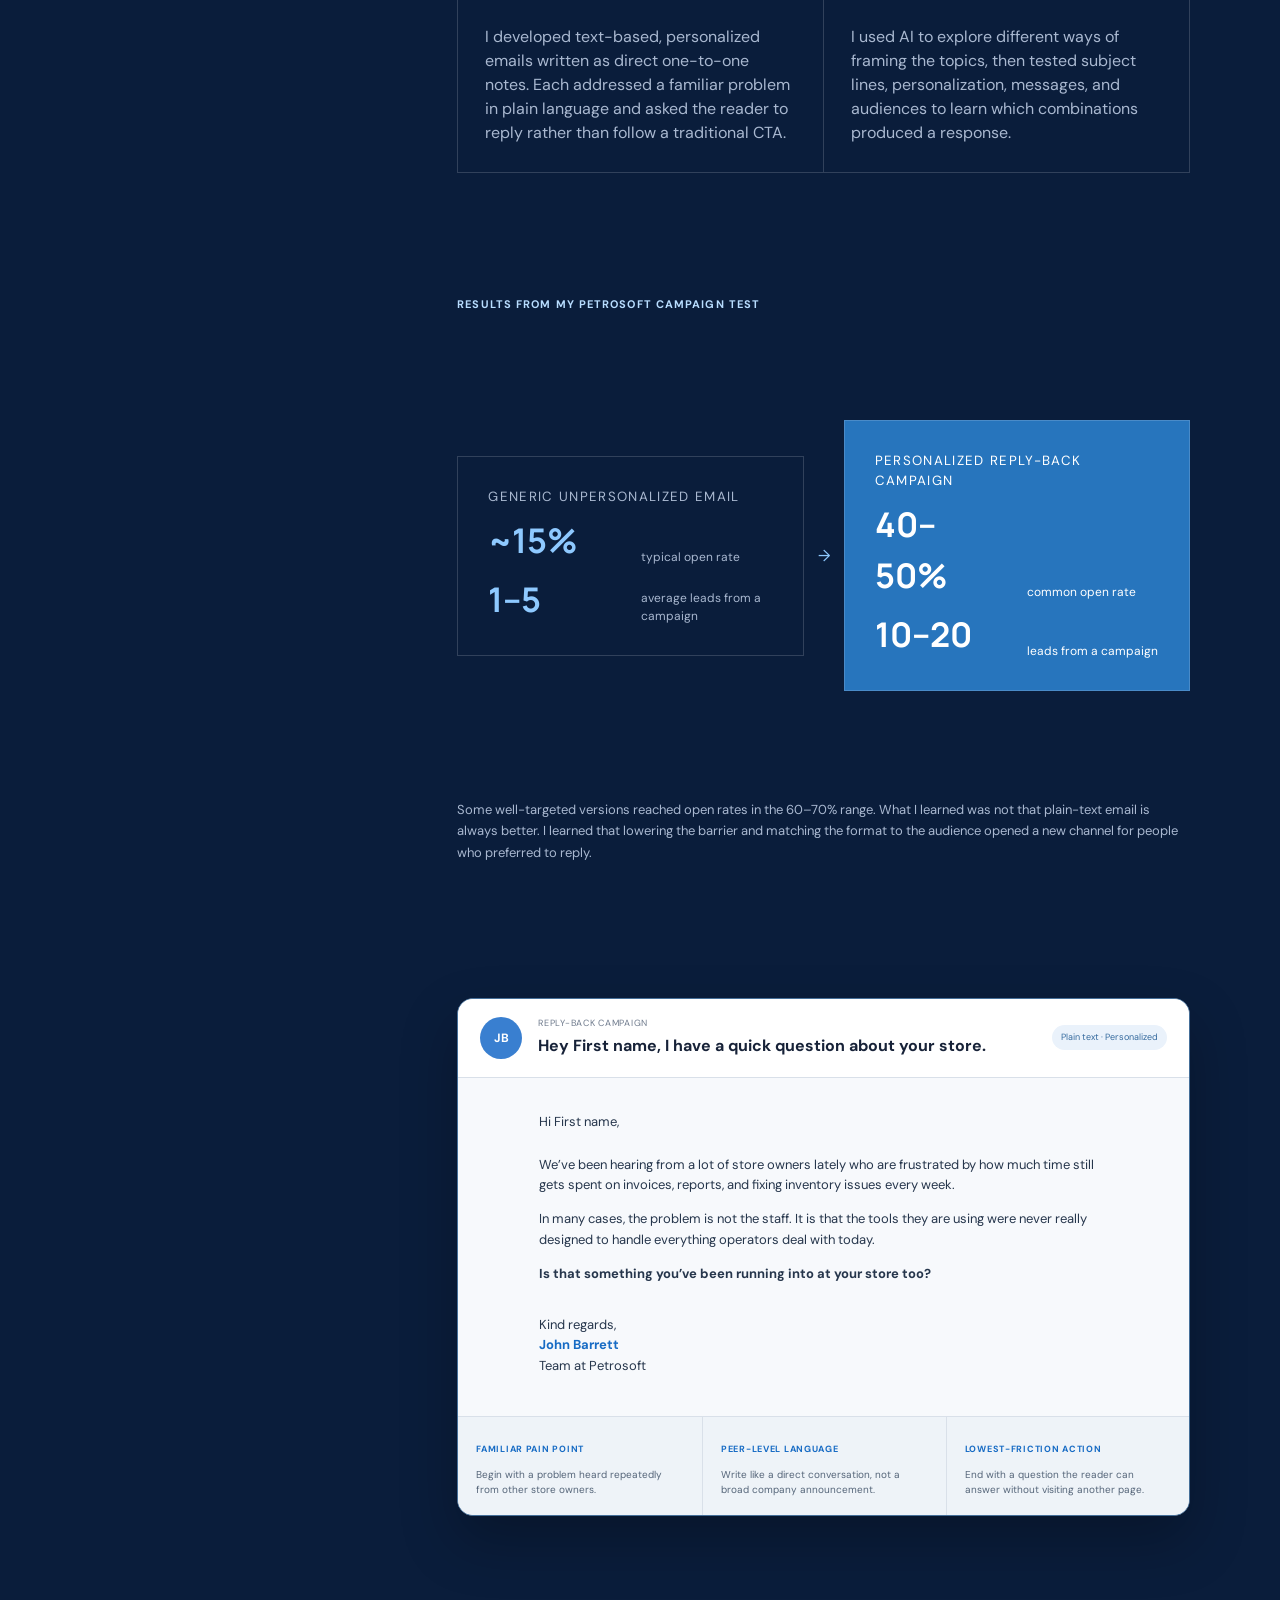
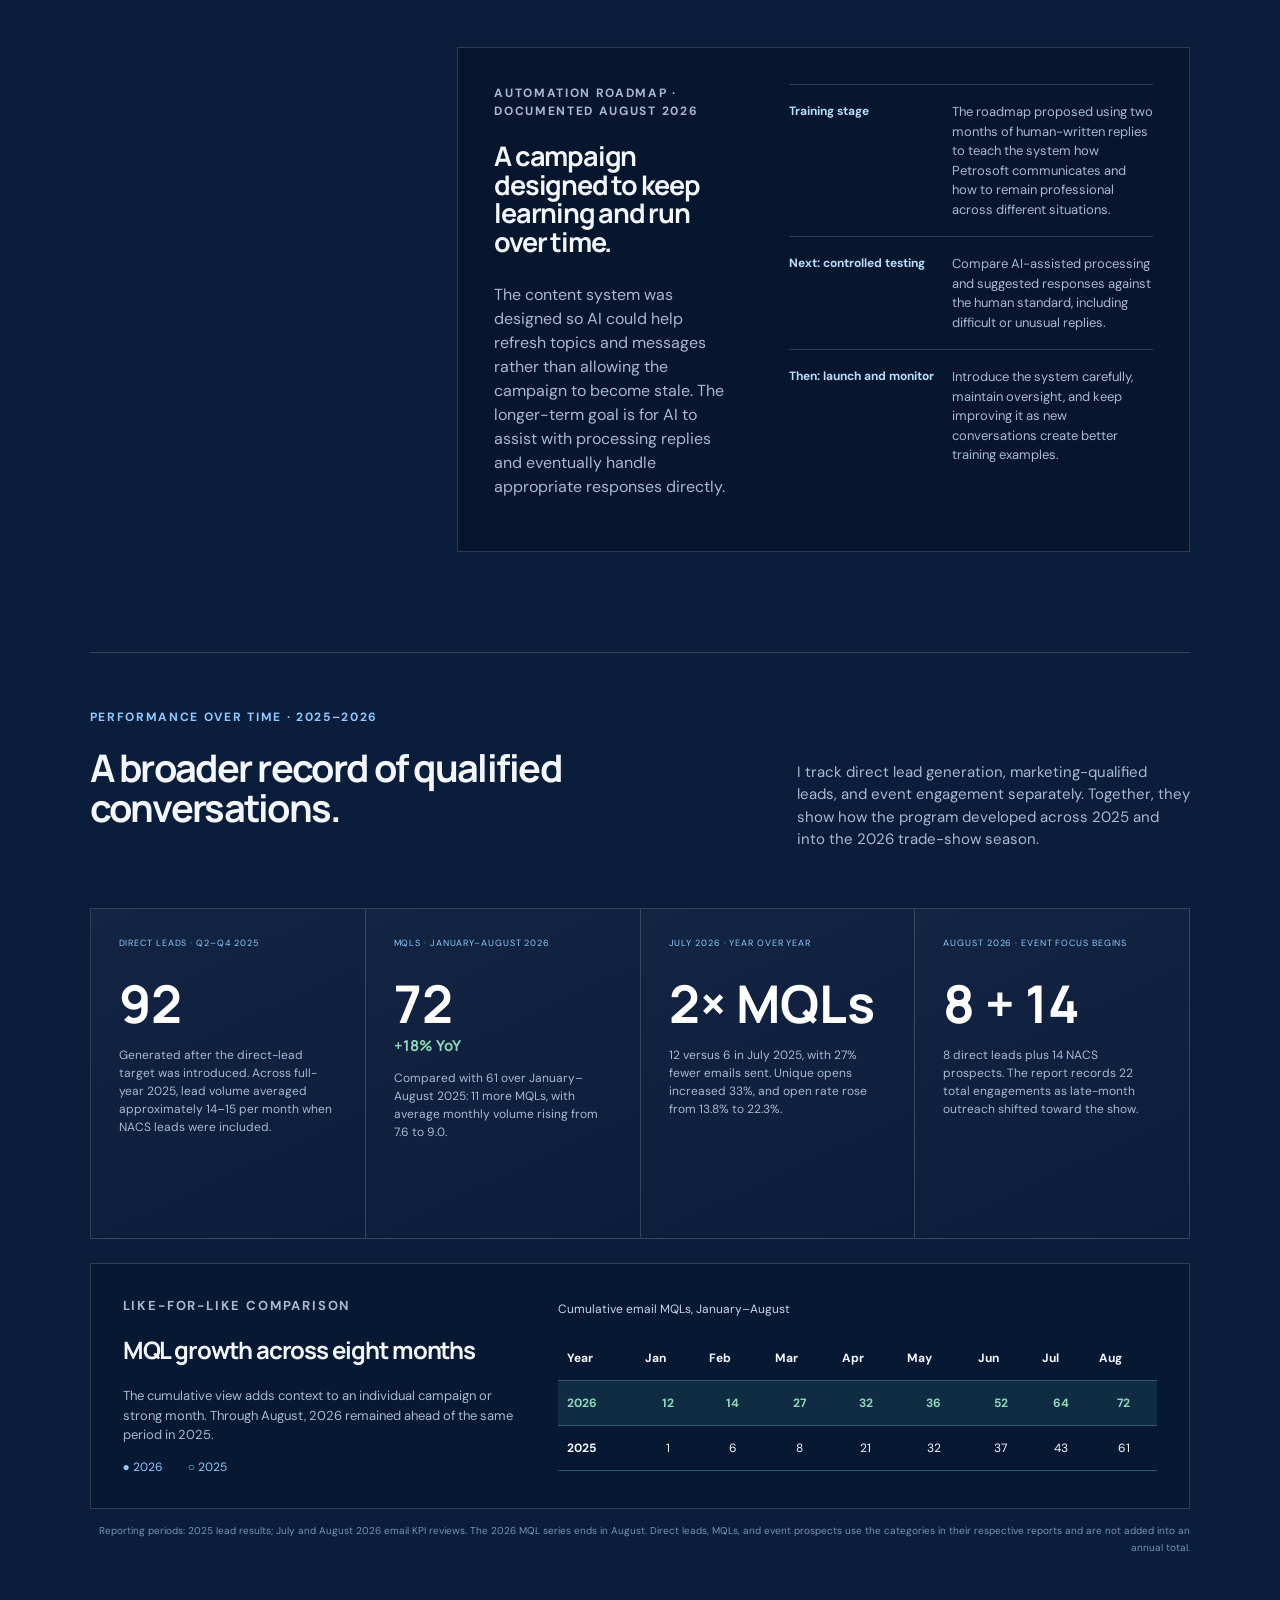
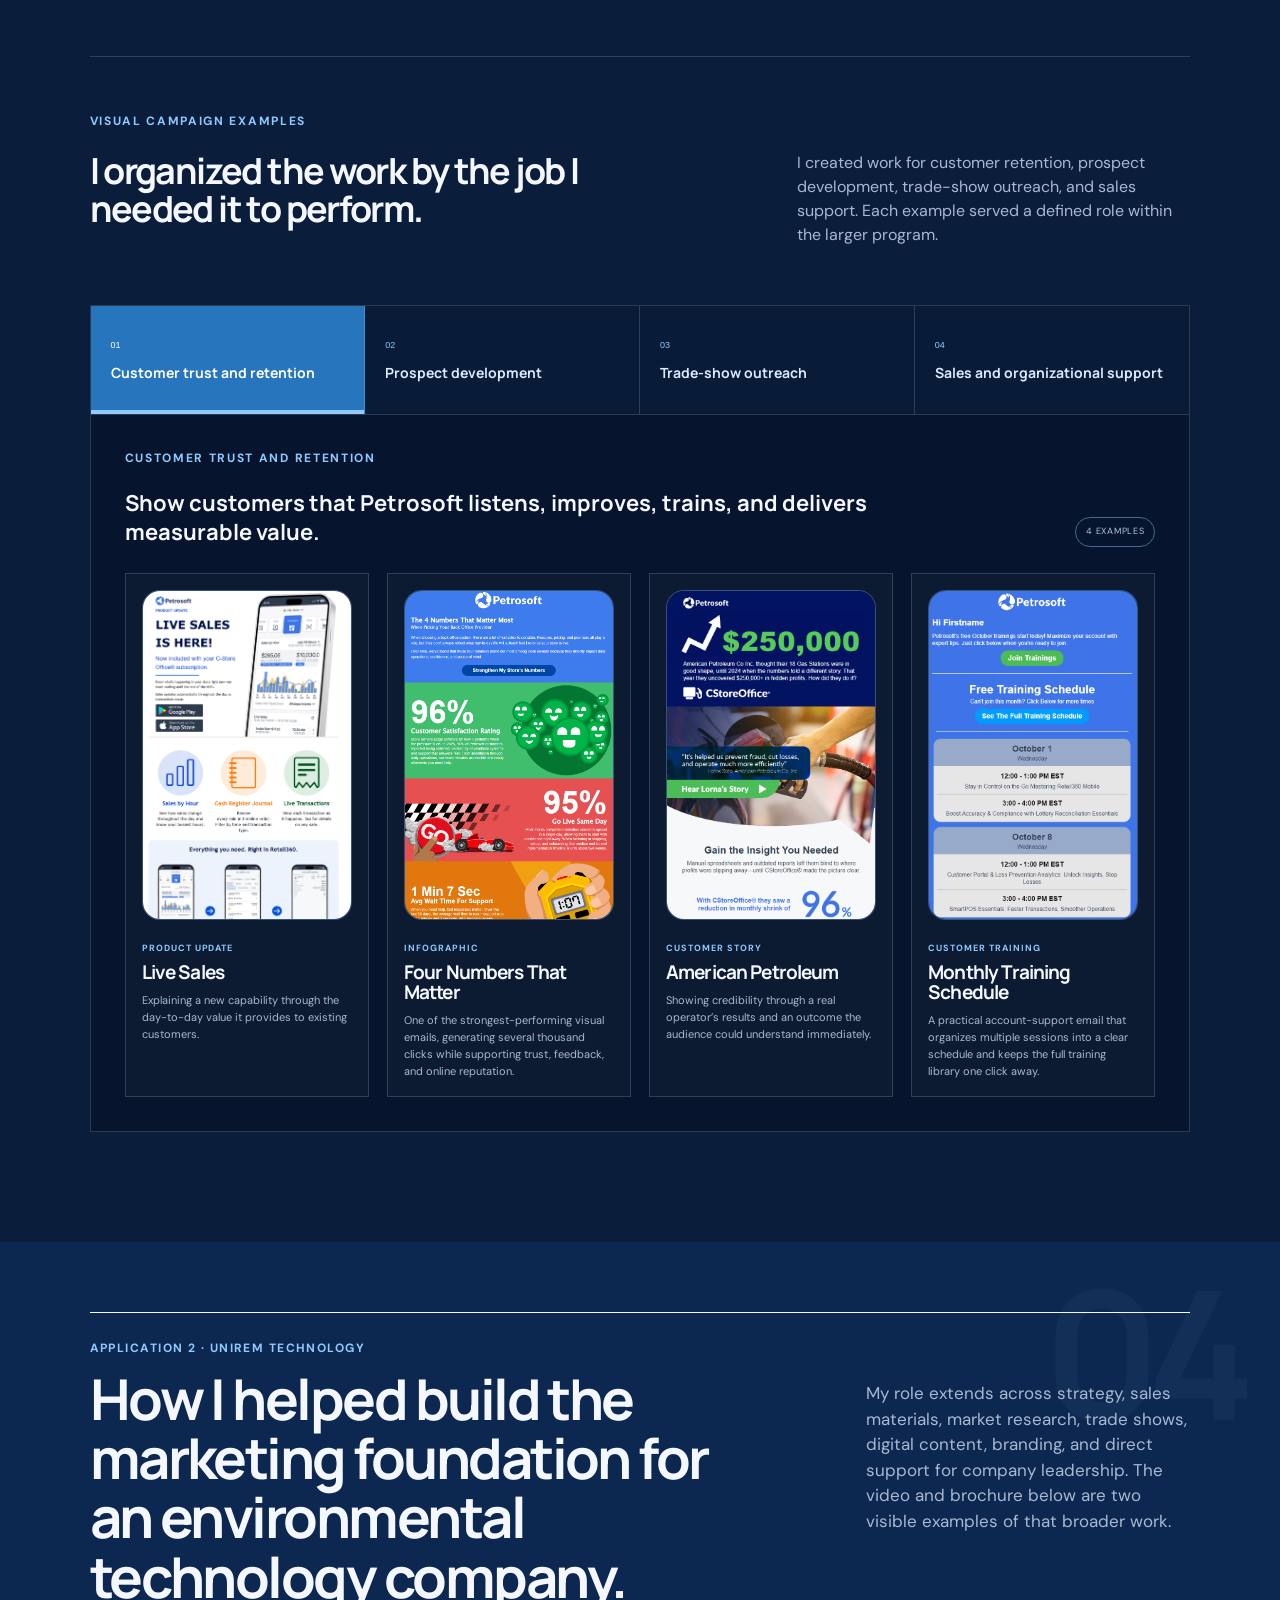
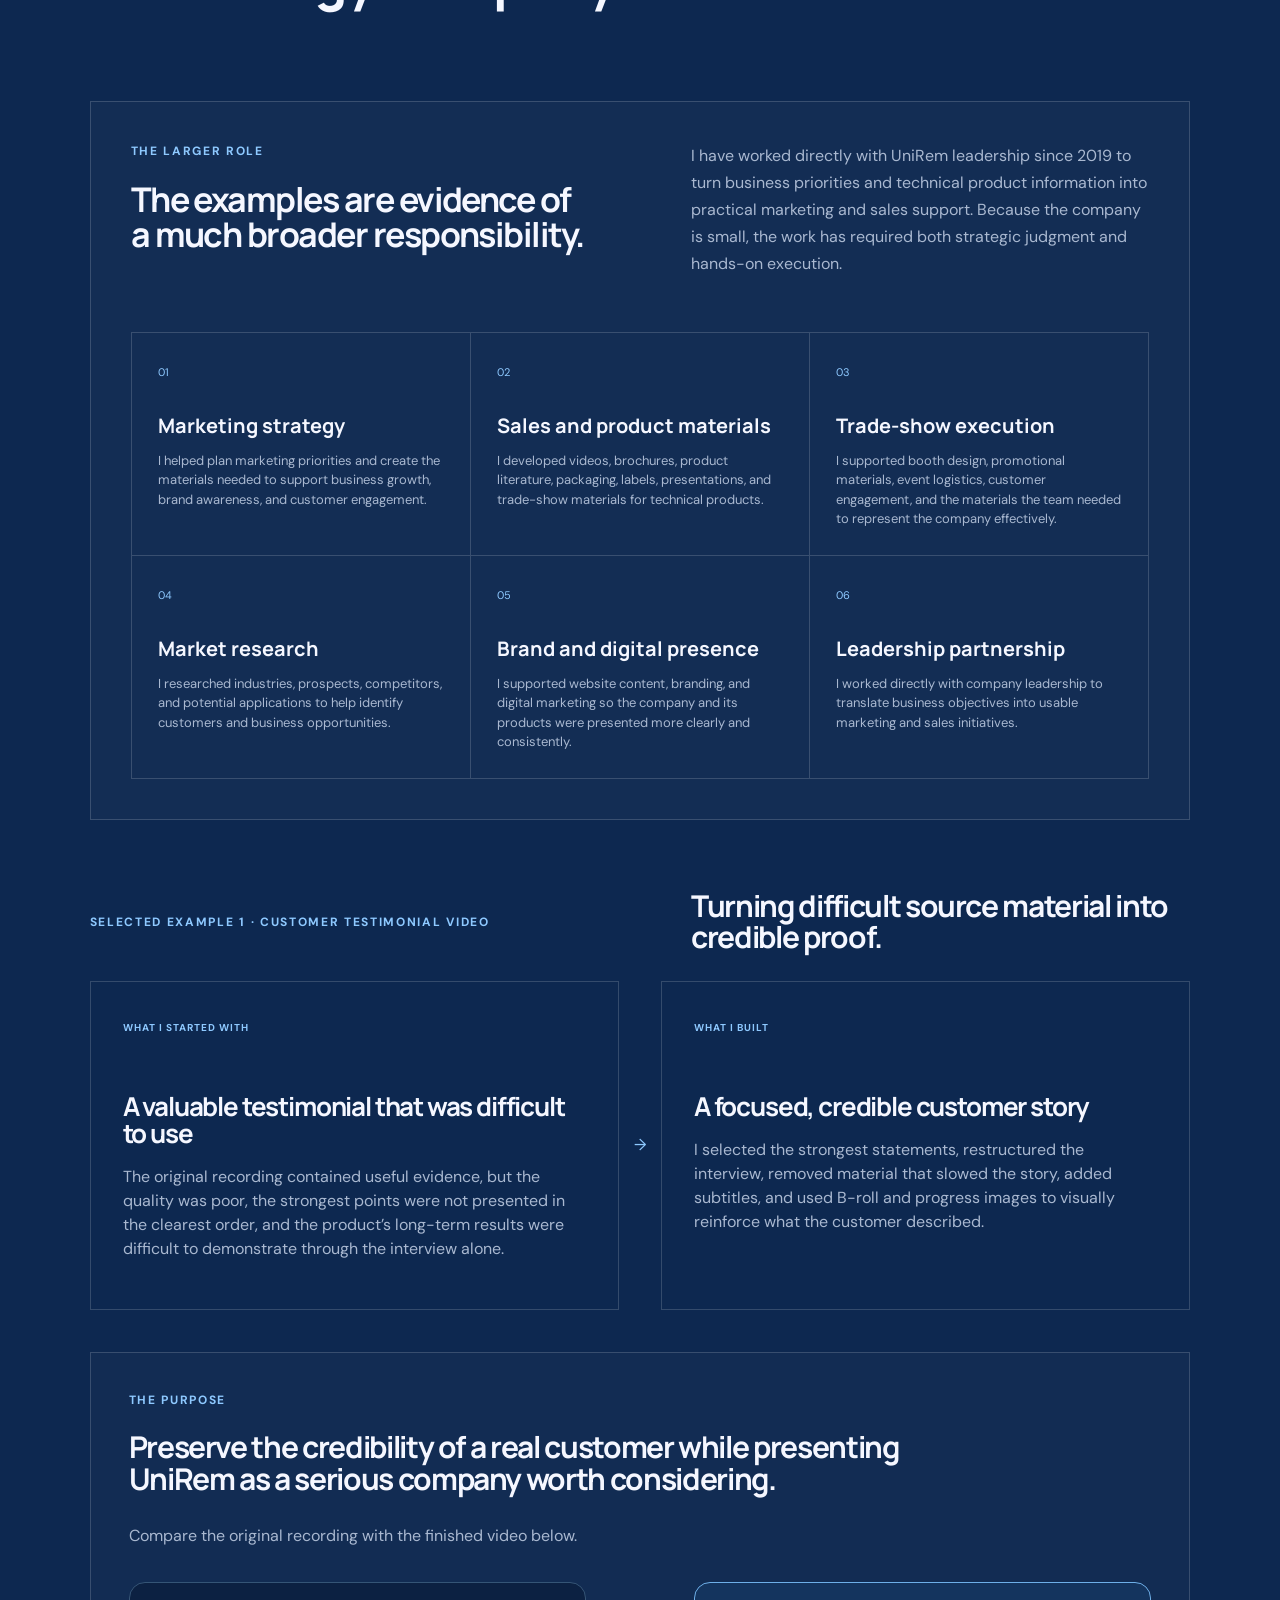
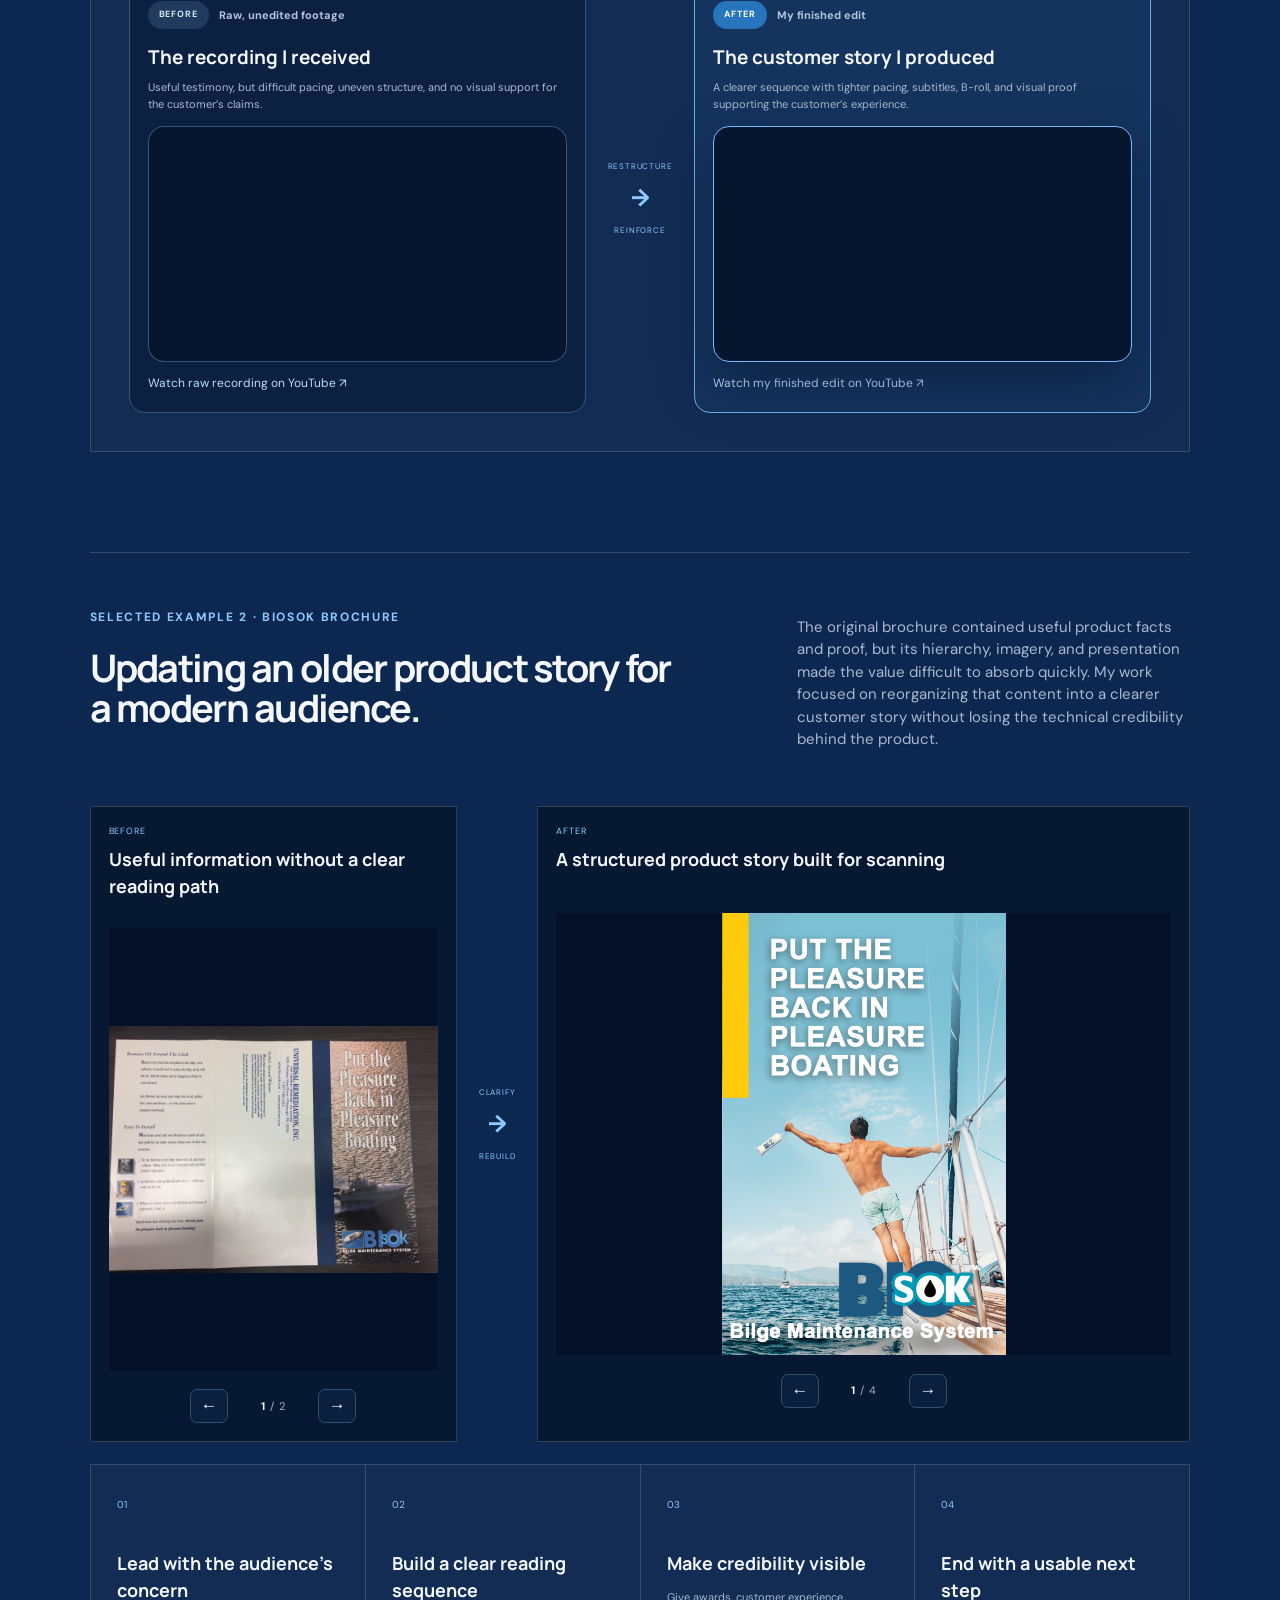
==== commit 9c7aff2c: "Update approved portfolio results and consolidate campaign examples" ====
--- a/index.html
+++ b/index.html
@@ -140,35 +140,10 @@
             <ul><li>Curated industry newsletter</li><li>Fuel, tobacco, regulation, technology, and operating topics</li><li>Interest-based segmentation</li><li>Buy / Sell / Manage problem-focused campaigns</li><li>Personalized reply-back outreach</li></ul>
             <div class="lane-examples">Examples: industry newsletter · fuel pricing · reply-back campaign</div>
           </article>
-          <article>
-            <span>03 · Sales and organizational support</span>
-            <h3>Keep opportunities from disappearing between steps.</h3>
-            <p>Templates and automated journeys help the company respond consistently, reinforce commitments, and continue conversations without depending on someone remembering every follow-up.</p>
-            <ul><li>Demo confirmations and reminders</li><li>No-show follow-up</li><li>Lead re-engagement</li><li>Competitor-loss and unreachable-lead journeys</li><li>Reusable templates for sales teams</li></ul>
-            <div class="lane-examples">Designed to work continuously after the initial setup</div>
-          </article>
-          <article>
-            <span>04 · Trade shows and audience growth</span>
-            <h3>Turn an event into more than a few days at a booth.</h3>
-            <p>Trade shows create opportunities to meet new people, strengthen relationships over repeated events, and give prospects a memorable reason to engage. The marketing work begins before the show and continues well after it.</p>
-            <ul><li>Eye-catching event and prize promotion</li><li>Direct, personalized pre-show outreach</li><li>Booth commitments and attendance confirmation</li><li>Legitimate contact-data enrichment</li><li>Post-show segmentation and follow-up</li></ul>
-            <div class="lane-examples">Applied through: Southwest Fuel &amp; Convenience Expo</div>
-          </article>
+          <article><span>03 · Sales and organizational support</span><h3>Keep opportunities moving between teams.</h3><p>I developed follow-up communications and documented journeys so ownership, timing, and next steps were explicit. The sales-support collection shows the email and the process behind it.</p><div class="lane-examples"><a href="#campaigns" data-open-campaign="support">Explore sales support →</a></div></article>
+          <article><span>04 · Trade shows and audience growth</span><h3>Build the relationship around the event.</h3><p>I connected audience preparation, pre-show outreach, booth engagement, and follow-up. The trade-show collection below brings the process, results, and creative together in one place.</p><div class="lane-examples"><a href="#campaigns" data-open-campaign="event">Explore trade-show campaigns →</a></div></article>
         </div>
         <div class="ecosystem-loop"><span>Engagement data</span> improves <span>segmentation</span>, which improves the next <span>topic, format, and follow-up.</span></div>
-        <div class="trade-show-flow">
-          <div class="trade-show-copy"><p class="eyebrow">The trade-show system</p><h3>Use the event to build the audience, then use the audience to build the relationship.</h3><p>An attendee list may contain an email address but no phone number, or the reverse. I used AI-assisted research across public business sources to fill legitimate gaps, improve the database, and make outreach more relevant. We did not buy lists; the starting point was event attendance, marketing consent, or publicly available business information.</p><p>Prizes and graphics helped earn attention, but they were one tactic within a longer process: introduce Petrosoft before the event, secure a booth visit, create a memorable interaction, and follow up in a way that reflects what the person showed interest in.</p></div>
-          <ol aria-label="Trade show marketing process"><li><span>01</span><strong>Consented attendee data</strong></li><li><span>02</span><strong>Enrich missing business details</strong></li><li><span>03</span><strong>Pre-show graphic and direct outreach</strong></li><li><span>04</span><strong>Booth commitment and visit</strong></li><li><span>05</span><strong>Segmented post-show follow-up</strong></li></ol>
-        </div>
-        <div class="event-campaigns">
-          <div class="event-campaigns-head"><div><p class="eyebrow">Event campaign system</p><h3>I gave each message a specific job.</h3></div><p>I built different messages for the period before, during, and after each event. Together they created awareness, gave attendees a reason to visit, introduced the people behind Petrosoft, explained the offer, and kept the relationship moving afterward.</p></div>
-          <div class="event-gallery">
-            <article><button class="event-preview" type="button" data-full="assets/work/trade-show-first-ten.png" data-title="NACS booth-traffic promotion"><img src="assets/work/trade-show-first-ten.png" alt="Petrosoft NACS promotion guaranteeing gift cards to the first ten booth visitors" /><span>View complete example</span></button><small>Before the show · Booth traffic</small><h4>Create urgency and buzz.</h4><p>A concrete reward, limited availability, and a direct show-planner action gave attendees an immediate reason to remember the booth.</p></article>
-            <article><button class="event-preview" type="button" data-full="assets/work/trade-show-expert-spotlight.png" data-title="SE Petro expert spotlight"><img src="assets/work/trade-show-expert-spotlight.png" alt="Petrosoft SE Petro email introducing a named industry expert" /><span>View complete example</span></button><small>Before the show · Personal connection</small><h4>Give attendees someone specific to meet.</h4><p>Spotlighting an experienced team member made the company feel more approachable and turned a general booth visit into a scheduled conversation.</p></article>
-            <article><button class="event-preview" type="button" data-full="assets/work/trade-show-nacs-overview.png" data-title="NACS show overview"><img src="assets/work/trade-show-nacs-overview.png" alt="Petrosoft NACS email explaining products, experts, connections, and booth incentives" /><span>View complete example</span></button><small>Before the show · Offer and value</small><h4>Explain why Petrosoft is worth the stop.</h4><p>Product innovation, industry expertise, relationship-building, and prizes were organized into distinct reasons to engage.</p></article>
-            <article><button class="event-preview" type="button" data-full="assets/work/trade-show-post-show-recap.png" data-title="NACS post-show recap"><img src="assets/work/trade-show-post-show-recap.png" alt="Petrosoft NACS thank-you and post-show follow-up email" /><span>View complete example</span></button><small>After the show · Follow-up</small><h4>Continue the relationship after the floor closes.</h4><p>A thank-you, product recap, team imagery, and next-show invitation turned the event into a reason for continued conversation.</p></article>
-          </div>
-        </div>
         <div class="motion-study interactive-surface">
           <div class="motion-copy"><p class="eyebrow">Testing attention</p><h3>I tested whether movement gave people a reason to stop.</h3><p>My emails using purposeful animated graphics tended to perform <strong>25–50% better</strong> than comparable static work in overall click-through and conversion. Motion caught the eye, increased the time people spent with the message, and gave the main idea another chance to register.</p><p>I found it worked best when it demonstrated the problem, clarified a process, or directed attention toward the next action.</p></div>
           <div class="motion-compare" aria-label="Data Processing Services email with its animated header in place">
@@ -207,44 +182,24 @@
           <div class="reply-example-notes"><div><span>Familiar pain point</span><p>Begin with a problem heard repeatedly from other store owners.</p></div><div><span>Peer-level language</span><p>Write like a direct conversation, not a broad company announcement.</p></div><div><span>Lowest-friction action</span><p>End with a question the reader can answer without visiting another page.</p></div></div>
         </div>
         <div class="ai-roadmap">
-          <div><p class="eyebrow">Building the next stage</p><h3>A campaign designed to keep learning and run over time.</h3><p>The content system was designed so AI could help refresh topics and messages rather than allowing the campaign to become stale. The longer-term goal is for AI to assist with processing replies and eventually handle appropriate responses directly.</p></div>
-          <ol><li><strong>Training now</strong><span>Two months of human-written replies are being used to teach the system how Petrosoft communicates and how to remain professional across different situations.</span></li><li><strong>Next: controlled testing</strong><span>Compare AI-assisted processing and suggested responses against the human standard, including difficult or unusual replies.</span></li><li><strong>Then: launch and monitor</strong><span>Introduce the system carefully, maintain oversight, and keep improving it as new conversations create better training examples.</span></li></ol>
-        </div>
-      </div>
-
-      <div class="impact-section" aria-labelledby="impact-title">
-        <div class="impact-head"><div><p class="eyebrow">Measured impact</p><h3 id="impact-title">More qualified conversations—not simply more sends.</h3></div><p>The strongest evidence of improvement was the quality of the response. Better segmentation, personalized subject lines, and reply-driven campaigns helped email generate more qualified opportunities while relying on a smaller, more focused audience.</p></div>
+          <div><p class="eyebrow">Automation roadmap · documented August 2026</p><h3>A campaign designed to keep learning and run over time.</h3><p>The content system was designed so AI could help refresh topics and messages rather than allowing the campaign to become stale. The longer-term goal is for AI to assist with processing replies and eventually handle appropriate responses directly.</p></div>
+          <ol><li><strong>Training stage</strong><span>The roadmap proposed using two months of human-written replies to teach the system how Petrosoft communicates and how to remain professional across different situations.</span></li><li><strong>Next: controlled testing</strong><span>Compare AI-assisted processing and suggested responses against the human standard, including difficult or unusual replies.</span></li><li><strong>Then: launch and monitor</strong><span>Introduce the system carefully, maintain oversight, and keep improving it as new conversations create better training examples.</span></li></ol>
+        </div>
+      </div>
+
+      <div class="impact-section" id="results" aria-labelledby="impact-title">
+        <div class="impact-head"><div><p class="eyebrow">Performance over time · 2025–2026</p><h3 id="impact-title">A broader record of qualified conversations.</h3></div><p>I track direct lead generation, marketing-qualified leads, and event engagement separately. Together, they show how the program developed across 2025 and into the 2026 trade-show season.</p></div>
         <div class="impact-scoreboard">
-          <article><small>Year-to-date MQL growth</small><strong>+41%</strong><p>Email-generated qualified leads compared with the same period one year earlier.</p><div class="index-bars"><i style="--value:71%"><span>Prior year</span></i><i class="current" style="--value:100%"><span>Current year</span></i></div></article>
-          <article><small>June lead generation</small><strong>3×</strong><p>Three times as many leads while sending approximately 14% fewer emails year over year.</p><div class="efficiency-mark"><span>Lower volume</span><b>→</b><span>Higher yield</span></div></article>
-          <article><small>Personalized campaign opens</small><strong>15% → 40–50%</strong><p>Typical opens increased after I introduced personalized reply-back campaigns. Some targeted sends reached 60–70%.</p><div class="open-ring"><span>Audience<br>response</span></div></article>
-          <article><small>Reply quality</small><strong>&gt;50%</strong><p>More than half of direct email replies during the measured month became marketing-qualified leads.</p><div class="reply-dots" aria-hidden="true"><i></i><i></i><i></i><i></i><i></i><i></i><i></i><i></i><i></i><i></i></div></article>
-        </div>
-        <div class="reach-story interactive-surface">
-          <div class="reach-copy"><p class="eyebrow">Expanding the reachable audience</p><h3>Building the database increased what marketing could accomplish.</h3><p>Email can only reach the people the company can identify and contact responsibly. Database development, event acquisition, enrichment, and ongoing list-building expanded the cumulative pool of email-addressable contacts added from 2022 through the current reporting period to roughly <strong>2.5 times</strong> its starting-year level.</p><p class="data-note">Indexed growth: 2022 = 1.0. The 2026 bar reflects the current reporting period.</p></div>
-          <div class="reach-chart" role="img" aria-label="Indexed cumulative growth in contacts with email addresses added since 2022, rising from 1 times to approximately 2.5 times">
-            <div class="reach-grid"><i></i><i></i><i></i><i></i></div>
-            <div class="reach-bar" style="--height:40%"><strong>1.0×</strong><span>2022</span></div>
-            <div class="reach-bar" style="--height:55%"><strong>1.4×</strong><span>2023</span></div>
-            <div class="reach-bar" style="--height:71%"><strong>1.7×</strong><span>2024</span></div>
-            <div class="reach-bar" style="--height:89%"><strong>2.2×</strong><span>2025</span></div>
-            <div class="reach-bar current" style="--height:100%"><strong>2.5×</strong><span>2026*</span></div>
-          </div>
-        </div>
-        <p class="impact-source">Source: June 2026 email KPI review. Results shown as rounded percentages and indexed growth.</p>
-      </div>
-
-      <div class="translation-story" aria-labelledby="translation-title">
-        <div class="translation-head"><div><p class="eyebrow">From discussion to execution</p><h3 id="translation-title">Turning a complex team conversation into a process people could use.</h3></div><p>The first version did exactly what a working session should do: capture ideas, exceptions, ownership questions, and possible paths quickly. My role was to preserve that thinking while turning it into something the wider team could understand, review, and execute consistently.</p></div>
-        <div class="translation-compare">
-          <figure class="whiteboard-proof"><img src="assets/work/demo-journey-whiteboard.jpg" alt="Team whiteboard used to brainstorm the demo-request follow-up process" /><figcaption><span>Working session</span><strong>Capture the real complexity</strong><p>Timing, lead status, SDR ownership, follow-up channels, nurture paths, and exceptions were mapped collaboratively.</p></figcaption></figure>
-          <div class="translation-arrow" aria-hidden="true"><span>Clarify</span><b>→</b><span>Structure</span></div>
-          <figure class="journey-document">
-            <button type="button" data-full="assets/work/demo-request-journey-process.png" data-title="Demo-request follow-up journey"><img src="assets/work/demo-request-journey-process.png" alt="Finished demo-request follow-up journey showing timed emails, status changes, and nurture transitions" /><span>View process document</span></button>
-            <figcaption><span>Finished process document</span><strong>Turn the discussion into a shared operating model</strong><p>Timing, ownership, status changes, exits, and nurture transitions are visible in one view.</p></figcaption>
-          </figure>
-        </div>
-        <div class="translation-outcome"><div><strong>What changed</strong><span>A rough set of interconnected ideas became a timed journey with defined ownership, clear decision points, and explicit exits.</span></div><div><strong>Why it mattered</strong><span>The document gave marketing, SDRs, and sales a shared picture of what happens next—and reduced the risk of leads disappearing between teams.</span></div></div>
+          <article><small>Direct leads · Q2–Q4 2025</small><strong>92</strong><p>Generated after the direct-lead target was introduced. Across full-year 2025, lead volume averaged approximately 14–15 per month when NACS leads were included.</p></article>
+          <article><small>MQLs · January–August 2026</small><strong>72 <span class="metric-change">+18% YoY</span></strong><p>Compared with 61 over January–August 2025: 11 more MQLs, with average monthly volume rising from 7.6 to 9.0.</p></article>
+          <article><small>July 2026 · Year over year</small><strong>2× MQLs</strong><p>12 versus 6 in July 2025, with 27% fewer emails sent. Unique opens increased 33%, and open rate rose from 13.8% to 22.3%.</p></article>
+          <article><small>August 2026 · Event focus begins</small><strong>8 + 14</strong><p>8 direct leads plus 14 NACS prospects. The report records 22 total engagements as late-month outreach shifted toward the show.</p></article>
+        </div>
+        <div class="annual-trend">
+          <div><p class="eyebrow">Like-for-like comparison</p><h3>MQL growth across eight months</h3><p>The cumulative view adds context to an individual campaign or strong month. Through August, 2026 remained ahead of the same period in 2025.</p><div class="trend-key"><span>● 2026</span><span>○ 2025</span></div></div>
+          <div class="trend-table-wrap"><table class="trend-table"><caption>Cumulative email MQLs, January–August</caption><thead><tr><th scope="col">Year</th><th scope="col">Jan</th><th scope="col">Feb</th><th scope="col">Mar</th><th scope="col">Apr</th><th scope="col">May</th><th scope="col">Jun</th><th scope="col">Jul</th><th scope="col">Aug</th></tr></thead><tbody><tr><th scope="row">2026</th><td>12</td><td>14</td><td>27</td><td>32</td><td>36</td><td>52</td><td>64</td><td>72</td></tr><tr><th scope="row">2025</th><td>1</td><td>6</td><td>8</td><td>21</td><td>32</td><td>37</td><td>43</td><td>61</td></tr></tbody></table></div>
+        </div>
+        <p class="impact-source">Reporting periods: 2025 lead results; July and August 2026 email KPI reviews. The 2026 MQL series ends in August. Direct leads, MQLs, and event prospects use the categories in their respective reports and are not added into an annual total.</p>
       </div>
 
       <div class="work-samples" id="campaigns">
@@ -276,17 +231,28 @@
           </section>
 
           <section class="campaign-panel" id="campaign-panel-event" role="tabpanel" aria-labelledby="campaign-tab-event" data-campaign-panel="event" hidden>
-            <div class="campaign-panel-head"><div><p class="eyebrow">Trade-show outreach</p><h4>Build awareness before an event, secure booth commitments, create a memorable visit, and follow up.</h4></div><span>1 example</span></div>
-            <div class="campaign-card-grid">
-              <article><button class="sample-image" type="button" data-full="assets/work/southwest-fuel-convenience-expo.png" data-title="Southwest Fuel &amp; Convenience Expo"><img src="assets/work/southwest-fuel-convenience-expo.png" alt="Petrosoft Southwest Fuel and Convenience Expo email" /><span class="sample-role">Event conversion and audience growth<br><small>Earn attention before the show, encourage a booth commitment, and create a reason to continue the relationship afterward.</small></span></button><p>Trade-show campaign</p><h3>Southwest Fuel &amp; Convenience Expo</h3><span>An eye-catching event email that promoted the booth and prizes as part of a broader pre-show, event, enrichment, and follow-up program.</span></article>
-            </div>
+            <div class="campaign-panel-head"><div><p class="eyebrow">Trade-show outreach</p><h4>One connected program before, during, and after the event.</h4></div><span>10 examples</span></div>
+            <div class="collection-context"><p>I prepared and enriched event audiences, developed pre-show invitations and product messages, promoted booth visits, and built follow-up to continue the relationship. Each example below has a different job within that process.</p><ol class="collection-flow" aria-label="Trade-show campaign process"><li>Prepare the audience</li><li>Earn attention</li><li>Make the next step clear</li><li>Engage at the booth</li><li>Follow up</li></ol></div>
+            <div class="event-results" id="nacs-2026"><div><small>Recent application · NACS 2026</small><strong>11 emails · 66 planner registrations</strong><p>Campaign sent August 20–October 7. The final filtered pre-show target list contained 3,167 contacts.</p></div><p class="data-note">Sources: campaign rollout and September 29 attendee report. Registrations are through October 7, excluding October 8–9. Timing windows are estimated, not verified email attribution; registrations are separate from MQLs.</p></div>
+            <div class="campaign-card-grid event-collection"><article><button class="sample-image" type="button" data-full="assets/work/southwest-fuel-convenience-expo.png" data-title="Southwest Fuel &amp; Convenience Expo"><img src="assets/work/southwest-fuel-convenience-expo.png" alt="Southwest Fuel &amp; Convenience Expo" loading="lazy"/><span class="sample-role">Pre-show · Event invitation<br/><small>View complete example</small></span></button><p>Pre-show · Event invitation</p><h3>Southwest Fuel &amp; Convenience Expo</h3><span>Connect the booth, prizes, and an upcoming event to a clear reason to visit.</span></article><article><button class="sample-image" type="button" data-full="assets/work/trade-show-expert-spotlight.png" data-title="Meet an industry expert"><img src="assets/work/trade-show-expert-spotlight.png" alt="Meet an industry expert" loading="lazy"/><span class="sample-role">Pre-show · Personal connection<br/><small>View complete example</small></span></button><p>Pre-show · Personal connection</p><h3>Meet an industry expert</h3><span>Introduce a specific person to meet, making the company more approachable.</span></article><article><button class="sample-image" type="button" data-full="assets/work/trade-show-first-ten.png" data-title="First visitors promotion"><img src="assets/work/trade-show-first-ten.png" alt="First visitors promotion" loading="lazy"/><span class="sample-role">Pre-show · Booth traffic<br/><small>View complete example</small></span></button><p>Pre-show · Booth traffic</p><h3>First visitors promotion</h3><span>Give attendees a concrete incentive and a time-sensitive reason to remember the booth.</span></article><article><button class="sample-image" type="button" data-full="assets/work/trade-show-nacs-overview.png" data-title="Why visit Petrosoft?"><img src="assets/work/trade-show-nacs-overview.png" alt="Why visit Petrosoft?" loading="lazy"/><span class="sample-role">Pre-show · Offer and value<br/><small>View complete example</small></span></button><p>Pre-show · Offer and value</p><h3>Why visit Petrosoft?</h3><span>Bring product innovation, expertise, connections, and incentives into one invitation.</span></article><article><button class="sample-image" type="button" data-full="assets/work/trade-show-post-show-recap.png" data-title="Continue after the show"><img src="assets/work/trade-show-post-show-recap.png" alt="Continue after the show" loading="lazy"/><span class="sample-role">Post-show · Follow-up<br/><small>View complete example</small></span></button><p>Post-show · Follow-up</p><h3>Continue after the show</h3><span>Use a thank-you, product recap, team imagery, and a next-show invitation to continue the conversation.</span></article><article><button class="sample-image" type="button" data-full="assets/work/nacs-2026-prize-vote.png" data-title="You voted. We listened."><img src="assets/work/nacs-2026-prize-vote.png" alt="You voted. We listened." loading="lazy"/><span class="sample-role">NACS 2026 · Audience participation<br/><small>View complete example</small></span></button><p>NACS 2026 · Audience participation</p><h3>You voted. We listened.</h3><span>Follow up on the prize vote and turn the audience’s choices into a show-planner invitation.</span></article><article><button class="sample-image" type="button" data-full="assets/work/nacs-2026-retail360.png" data-title="Your store doesn’t stop when you leave"><img src="assets/work/nacs-2026-retail360.png" alt="Your store doesn’t stop when you leave" loading="lazy"/><span class="sample-role">NACS 2026 · Product value<br/><small>View complete example</small></span></button><p>NACS 2026 · Product value</p><h3>Your store doesn’t stop when you leave</h3><span>Connect a practical Retail360 use case to an invitation to see the product at the show.</span></article><article><button class="sample-image" type="button" data-full="assets/work/nacs-2026-planner.gif" data-title="Make registration easier"><img src="assets/work/nacs-2026-planner.gif" alt="Make registration easier" loading="lazy"/><span class="sample-role">NACS 2026 · Animated instructions<br/><small>View complete example</small></span></button><p>NACS 2026 · Animated instructions</p><h3>Make registration easier</h3><span>Show where to click and how to add Petrosoft to the planner.</span></article><article><button class="sample-image" type="button" data-full="assets/work/nacs-2026-print.png" data-title="An ace up your sleeve"><img src="assets/work/nacs-2026-print.png" alt="An ace up your sleeve" loading="lazy"/><span class="sample-role">NACS 2026 · Print creative<br/><small>View complete example</small></span></button><p>NACS 2026 · Print creative</p><h3>An ace up your sleeve</h3><span>Carry the Las Vegas concept into a print advertisement with a booth and QR-code call to action.</span></article><article><button class="sample-image" type="button" data-full="assets/work/nacs-2026-display.jpg" data-title="A compact event message"><img src="assets/work/nacs-2026-display.jpg" alt="A compact event message" loading="lazy"/><span class="sample-role">NACS 2026 · Display creative<br/><small>View complete example</small></span></button><p>NACS 2026 · Display creative</p><h3>A compact event message</h3><span>Adapt the same campaign idea to a smaller display-ad format.</span></article></div>
           </section>
 
           <section class="campaign-panel" id="campaign-panel-support" role="tabpanel" aria-labelledby="campaign-tab-support" data-campaign-panel="support" hidden>
-            <div class="campaign-panel-head"><div><p class="eyebrow">Sales and organizational support</p><h4>Keep opportunities moving with useful templates and automated journeys that continue working after setup.</h4></div><span>1 example</span></div>
-            <div class="campaign-card-grid">
-              <article><button class="sample-image" type="button" data-full="assets/work/dq-follow-up-email.png" data-title="Disqualified Lead Follow-Up"><img src="assets/work/dq-follow-up-email.png" alt="Petrosoft follow-up email for a previously disqualified or unreachable lead" /><span class="sample-role">Warm, lower-pressure re-engagement<br><small>Use a restrained, text-led format when the situation calls for a more personal follow-up.</small></span></button><p>Sales support and re-engagement</p><h3>Disqualified Lead Follow-Up</h3><span>The simpler format supported inbox placement and made the message feel closer to a personal note. That warmer tone was better suited to reconnecting after an earlier conversation did not move forward.</span></article>
-            </div>
+            <div class="campaign-panel-head"><div><p class="eyebrow">Sales and organizational support</p><h4>The follow-up message and the process that keeps it moving.</h4></div><span>Email + workflow</span></div>
+            <div class="support-email-layout"><div class="campaign-card-grid"><article><button class="sample-image" type="button" data-full="assets/work/dq-follow-up-email.png" data-title="Disqualified Lead Follow-Up"><img src="assets/work/dq-follow-up-email.png" alt="Petrosoft disqualified-lead follow-up email" loading="lazy"/><span class="sample-role">Sales support · Re-engagement<br/><small>View complete example</small></span></button><p>Sales support · Re-engagement</p><h3>Disqualified Lead Follow-Up</h3><span>Use a restrained, personal format to reopen a conversation after an earlier opportunity did not move forward.</span></article></div><div class="support-context"><p class="eyebrow">Support the next conversation</p><h3>Give every stage a clear next step.</h3><p>I built communications and journeys for demo confirmations, reminders, no-show follow-up, and lead re-engagement. The email is one visible piece; the workflow defines when it goes out, who owns the next step, and when the contact moves on.</p></div></div>
+      <div class="translation-story support-process" aria-labelledby="translation-title">
+        <div class="translation-head"><div><p class="eyebrow">From discussion to execution</p><h3 id="translation-title">From a team discussion to a usable demo-request journey.</h3></div><p>I turned the team’s working-session notes into a documented journey with timing, ownership, status changes, nurture paths, and explicit exits for marketing, SDRs, and sales.</p></div>
+        <div class="translation-compare">
+          <figure class="whiteboard-proof"><img src="assets/work/demo-journey-whiteboard.jpg" alt="Team whiteboard used to brainstorm the demo-request follow-up process" /><figcaption><span>Working session</span><strong>Capture the real complexity</strong><p>Timing, lead status, SDR ownership, follow-up channels, nurture paths, and exceptions were mapped collaboratively.</p></figcaption></figure>
+          <div class="translation-arrow" aria-hidden="true"><span>Clarify</span><b>→</b><span>Structure</span></div>
+          <figure class="journey-document">
+            <button type="button" data-full="assets/work/demo-request-journey-process.png" data-title="Demo-request follow-up journey"><img src="assets/work/demo-request-journey-process.png" alt="Finished demo-request follow-up journey showing timed emails, status changes, and nurture transitions" /><span>View process document</span></button>
+            <figcaption><span>Finished process document</span><strong>Turn the discussion into a shared operating model</strong><p>Timing, ownership, status changes, exits, and nurture transitions are visible in one view.</p></figcaption>
+          </figure>
+        </div>
+      </div>
+
+
           </section>
         </div>
         <dialog class="work-dialog" id="work-dialog"><div class="dialog-bar"><strong id="dialog-title">Campaign example</strong><button type="button" id="dialog-close" aria-label="Close email preview">Close ×</button></div><div class="dialog-scroll"><img id="dialog-image" alt="" /></div></dialog>
@@ -316,7 +282,7 @@
           <div class="transform-arrow">→</div>
           <article><span>What I built</span><h3>A focused, credible customer story</h3><p>I selected the strongest statements, restructured the interview, removed material that slowed the story, added subtitles, and used B-roll and progress images to visually reinforce what the customer described.</p></article>
         </div>
-        <div class="unirem-outcome"><p class="eyebrow">The purpose</p><h3>Preserve the credibility of a real customer while presenting UniRem as a serious company worth considering.</h3><p>The comparison below shows the complete transformation. The first video is the raw, unedited recording I received. The second is the finished video I created from that source by restructuring the interview, removing distractions, adding subtitles, and using B-roll and progress images to reinforce the customer’s evidence.</p><div class="video-comparison" aria-label="Before and after comparison of the raw and edited UniRem testimonial videos"><article class="raw-video"><div class="video-stage"><b>Before</b><span>Raw, unedited footage</span></div><div class="video-label"><strong>The recording I received</strong><p>Useful testimony, but difficult pacing, uneven structure, and no visual support for the customer’s claims.</p></div><div class="video-embed"><iframe src="https://www.youtube-nocookie.com/embed/8TMCybpRNjg" title="Raw unedited UniRem customer testimonial recording" loading="lazy" referrerpolicy="strict-origin-when-cross-origin" allow="accelerometer; autoplay; clipboard-write; encrypted-media; gyroscope; picture-in-picture; web-share" allowfullscreen></iframe></div><a class="video-link" href="https://youtu.be/8TMCybpRNjg" target="_blank" rel="noopener">Watch raw recording on YouTube ↗</a></article><div class="video-transition" aria-label="I transformed the raw recording into the finished video"><span>Restructure</span><b>→</b><span>Reinforce</span></div><article class="edited-video"><div class="video-stage"><b>After</b><span>My finished edit</span></div><div class="video-label"><strong>The customer story I produced</strong><p>A clearer sequence with tighter pacing, subtitles, B-roll, and visual proof supporting the customer’s experience.</p></div><div class="video-embed"><iframe src="https://www.youtube-nocookie.com/embed/4K0bUUD0tqg" title="Finished UniRem customer testimonial video edited by John Barrett" loading="lazy" referrerpolicy="strict-origin-when-cross-origin" allow="accelerometer; autoplay; clipboard-write; encrypted-media; gyroscope; picture-in-picture; web-share" allowfullscreen></iframe></div><a class="video-link" href="https://www.youtube.com/watch?v=4K0bUUD0tqg" target="_blank" rel="noopener">Watch my finished edit on YouTube ↗</a></article></div></div>
+        <div class="unirem-outcome"><p class="eyebrow">The purpose</p><h3>Preserve the credibility of a real customer while presenting UniRem as a serious company worth considering.</h3><p>Compare the original recording with the finished video below.</p><div class="video-comparison" aria-label="Before and after comparison of the raw and edited UniRem testimonial videos"><article class="raw-video"><div class="video-stage"><b>Before</b><span>Raw, unedited footage</span></div><div class="video-label"><strong>The recording I received</strong><p>Useful testimony, but difficult pacing, uneven structure, and no visual support for the customer’s claims.</p></div><div class="video-embed"><iframe src="https://www.youtube-nocookie.com/embed/8TMCybpRNjg" title="Raw unedited UniRem customer testimonial recording" loading="lazy" referrerpolicy="strict-origin-when-cross-origin" allow="accelerometer; autoplay; clipboard-write; encrypted-media; gyroscope; picture-in-picture; web-share" allowfullscreen></iframe></div><a class="video-link" href="https://youtu.be/8TMCybpRNjg" target="_blank" rel="noopener">Watch raw recording on YouTube ↗</a></article><div class="video-transition" aria-label="I transformed the raw recording into the finished video"><span>Restructure</span><b>→</b><span>Reinforce</span></div><article class="edited-video"><div class="video-stage"><b>After</b><span>My finished edit</span></div><div class="video-label"><strong>The customer story I produced</strong><p>A clearer sequence with tighter pacing, subtitles, B-roll, and visual proof supporting the customer’s experience.</p></div><div class="video-embed"><iframe src="https://www.youtube-nocookie.com/embed/4K0bUUD0tqg" title="Finished UniRem customer testimonial video edited by John Barrett" loading="lazy" referrerpolicy="strict-origin-when-cross-origin" allow="accelerometer; autoplay; clipboard-write; encrypted-media; gyroscope; picture-in-picture; web-share" allowfullscreen></iframe></div><a class="video-link" href="https://www.youtube.com/watch?v=4K0bUUD0tqg" target="_blank" rel="noopener">Watch my finished edit on YouTube ↗</a></article></div></div>
       </div>
 
       <div class="brochure-renewal" aria-labelledby="brochure-title">
@@ -368,3 +334,4 @@
   <script src="script.js"></script>
 </body>
 </html>
+
--- a/styles.css
+++ b/styles.css
@@ -275,6 +275,7 @@
 .process-core{z-index:2;box-sizing:border-box;overflow:visible}.process-core strong{display:block;max-width:170px}.process-node{z-index:3}
 .node-1{top:18px}.node-2,.node-5{top:29%}.node-3,.node-4{bottom:3%}.node-3{right:9%}.node-4{left:9%}
 .comparison-context{grid-column:2;margin:34px 0 -20px;color:#b8ddff;font-size:11px;font-weight:700;letter-spacing:.1em;text-transform:uppercase}
+@media(max-width:1000px){.comparison-context{grid-column:1}.story-grid,.story-grid article{min-width:0}}
 
 @media(max-width:900px){.work-first-head{grid-template-columns:1fr}.work-first-grid{grid-template-columns:1fr 1fr}.comparison-context{grid-column:1}}
 @media(max-width:700px){.work-first{padding-top:50px;padding-bottom:54px}.work-first-grid{grid-template-columns:1fr}.work-first-grid>a{min-height:280px}.principles-grid{grid-template-columns:1fr}.principles-grid article{padding:21px 20px}}
@@ -308,3 +309,13 @@
 .campaign-card-grid{display:grid;grid-template-columns:repeat(auto-fit,minmax(220px,1fr));gap:18px;align-items:stretch}.campaign-card-grid article{min-width:0;border:1px solid var(--line);padding:16px;background:rgba(255,255,255,.025);transition:transform .25s,border-color .25s,box-shadow .25s}.campaign-card-grid article:hover{transform:translateY(-5px);border-color:rgba(142,201,255,.55);box-shadow:0 20px 45px rgba(1,9,24,.35)}.campaign-card-grid .sample-image{height:330px}.campaign-card-grid article>p{font-size:9px;letter-spacing:.11em;text-transform:uppercase;color:var(--teal);font-weight:700;margin:16px 0 8px}.campaign-card-grid article>h3{font-size:19px;margin-bottom:9px}.campaign-card-grid article>span{display:block;color:var(--muted);font-size:11px;line-height:1.55}.campaign-panel .dq-sample{display:block!important;grid-column:auto!important}.campaign-panel .dq-sample .sample-image{height:330px;margin:0}
 @media(max-width:900px){.campaign-tabs{grid-template-columns:1fr 1fr}.campaign-tabs button:nth-child(2){border-right:0}.campaign-tabs button:nth-child(-n+2){border-bottom:1px solid var(--line)}}
 @media(max-width:600px){.campaign-tabs{display:flex;overflow-x:auto;scroll-snap-type:x mandatory}.campaign-tabs button{flex:0 0 76%;min-height:94px;scroll-snap-align:start;border-bottom:0!important;border-right:1px solid var(--line)!important}.campaign-panel{padding:22px}.campaign-panel-head{display:block}.campaign-panel-head>span{display:inline-block;margin-top:15px}.campaign-card-grid{grid-template-columns:1fr}.campaign-card-grid .sample-image{height:360px}}
+
+
+/* Broader performance reporting and NACS 2026 case study. */
+/* Consolidated campaign collections retain the full portfolio. */
+.lane-examples a{color:#8ec9ff;text-underline-offset:4px}.collection-context>p{font-size:13px;color:var(--muted);max-width:870px;line-height:1.7}.collection-flow{display:flex;flex-wrap:wrap;gap:12px 20px;padding:0;margin:22px 0 28px;list-style-position:inside;color:#b5d7f5;font-size:11px}.collection-flow li{padding:10px 12px;border:1px solid var(--line);background:#0b2443}.event-results{display:grid;grid-template-columns:1.1fr 1fr;gap:30px;padding:22px;margin:0 0 28px;border:1px solid #3b638b;background:#0b2443}.event-results small{display:block;color:#8ec9ff;font-size:10px;text-transform:uppercase;letter-spacing:.08em}.event-results strong{display:block;font-family:var(--display);font-size:22px;margin:9px 0 12px}.event-results p{font-size:12px;color:var(--muted);margin-bottom:0}.event-results .data-note{font-size:10px;line-height:1.75;align-self:center}.event-collection{grid-template-columns:repeat(3,minmax(0,1fr))}.event-collection .sample-image{height:290px}.support-email-layout{display:grid;grid-template-columns:minmax(230px,.7fr) 1fr;gap:35px;align-items:center}.support-context{padding:10px}.support-context h3{font-size:29px}.support-context>p:not(.eyebrow){font-size:14px;line-height:1.75;color:var(--muted)}.support-process{margin-top:36px;padding-top:30px}.support-process .translation-head h3{font-size:28px}.support-process .translation-head{gap:35px}.support-process .translation-compare{gap:18px}.support-process .whiteboard-proof>img,.support-process .journey-document button{height:270px}
+@media(max-width:1000px){.event-collection{grid-template-columns:repeat(2,minmax(0,1fr))}.event-results{grid-template-columns:1fr}.support-email-layout{grid-template-columns:1fr 1fr}}
+@media(max-width:650px){.event-collection,.support-email-layout{grid-template-columns:1fr}.event-results{padding:18px;gap:15px}.event-results strong{font-size:21px}.collection-flow{display:grid;grid-template-columns:1fr}.support-context{padding:0}.support-process .translation-head h3{font-size:26px}.support-process .whiteboard-proof>img,.support-process .journey-document button{height:220px}}
+html{scroll-padding-top:110px}.metric-change{display:block;font-size:15px;color:#8fd9bb;margin-top:8px}.annual-trend{display:grid;grid-template-columns:.8fr 1.2fr;gap:35px;padding:32px;border:1px solid var(--line);margin-top:24px;background:#071932}.annual-trend h3{font-size:24px}.annual-trend p{font-size:13px;color:var(--muted)}.trend-key{display:flex;gap:25px;color:#8ec9ff;font-size:12px}.trend-table-wrap{overflow-x:auto;align-self:center}.trend-table{width:100%;border-collapse:collapse;font-size:12px;text-align:center;min-width:440px}.trend-table caption{text-align:left;margin-bottom:18px;color:#c5d7ee}.trend-table th,.trend-table td{padding:13px 9px;border-bottom:1px solid #355576}.trend-table tbody tr:first-child{color:#8fd9bb;font-weight:700;background:#102c42}.trend-table th{text-align:left}.nacs-case{padding-top:65px;margin-top:45px;border-top:1px solid var(--line)}.nacs-scoreboard article strong{font-size:34px}.nacs-progression{display:flex;align-items:center;justify-content:space-between;gap:12px;padding:28px;background:#0b2a48;border:1px solid #355576;margin-top:25px}.nacs-progression div{text-align:center}.nacs-progression strong{display:block;font-size:30px;color:#8fd9bb}.nacs-progression span{font-size:11px;color:var(--muted)}.nacs-progression>b{color:#8ec9ff}.nacs-decisions{display:grid;grid-template-columns:repeat(3,1fr);gap:22px;margin:35px 0}.nacs-decisions article{padding:23px;background:#071932;border:1px solid var(--line)}.nacs-decisions small{color:#8ec9ff}.nacs-decisions h4,.nacs-gallery h4{font-family:var(--display);font-size:19px;margin:18px 0 12px}.nacs-decisions p,.nacs-gallery p{color:var(--muted);font-size:12px;line-height:1.65}.nacs-gallery{display:grid;grid-template-columns:repeat(4,minmax(0,1fr));gap:18px}.nacs-gallery article{min-width:0;padding:14px;border:1px solid var(--line);background:#081b37}.nacs-gallery .event-preview{height:280px;display:block}.nacs-gallery .event-preview span{transform:none}.nacs-gallery article:nth-child(3) img{object-fit:contain;object-position:center}.nacs-display-link{border:0;background:transparent;color:#8ec9ff;padding:10px 0;cursor:pointer;font:inherit;font-size:12px;text-align:left}.nacs-display-link:focus-visible{outline:2px solid #8ec9ff}.impact-scoreboard article>strong{overflow-wrap:normal}.nacs-case .impact-source,.impact-section .impact-source{line-height:1.7}
+@media(max-width:1100px){.nacs-gallery{grid-template-columns:repeat(2,minmax(0,1fr))}.annual-trend{grid-template-columns:1fr}.nacs-decisions{grid-template-columns:1fr}}
+@media(max-width:600px){.nacs-gallery{grid-template-columns:1fr}.annual-trend{padding:20px;min-width:0}.trend-table-wrap{max-width:100%}.nacs-progression{flex-wrap:wrap;justify-content:center;padding:18px;gap:15px}.nacs-progression div{flex:1 0 26%}.nacs-progression>b{display:none}.nacs-gallery .event-preview{height:340px}.nacs-scoreboard article strong{font-size:30px}}
